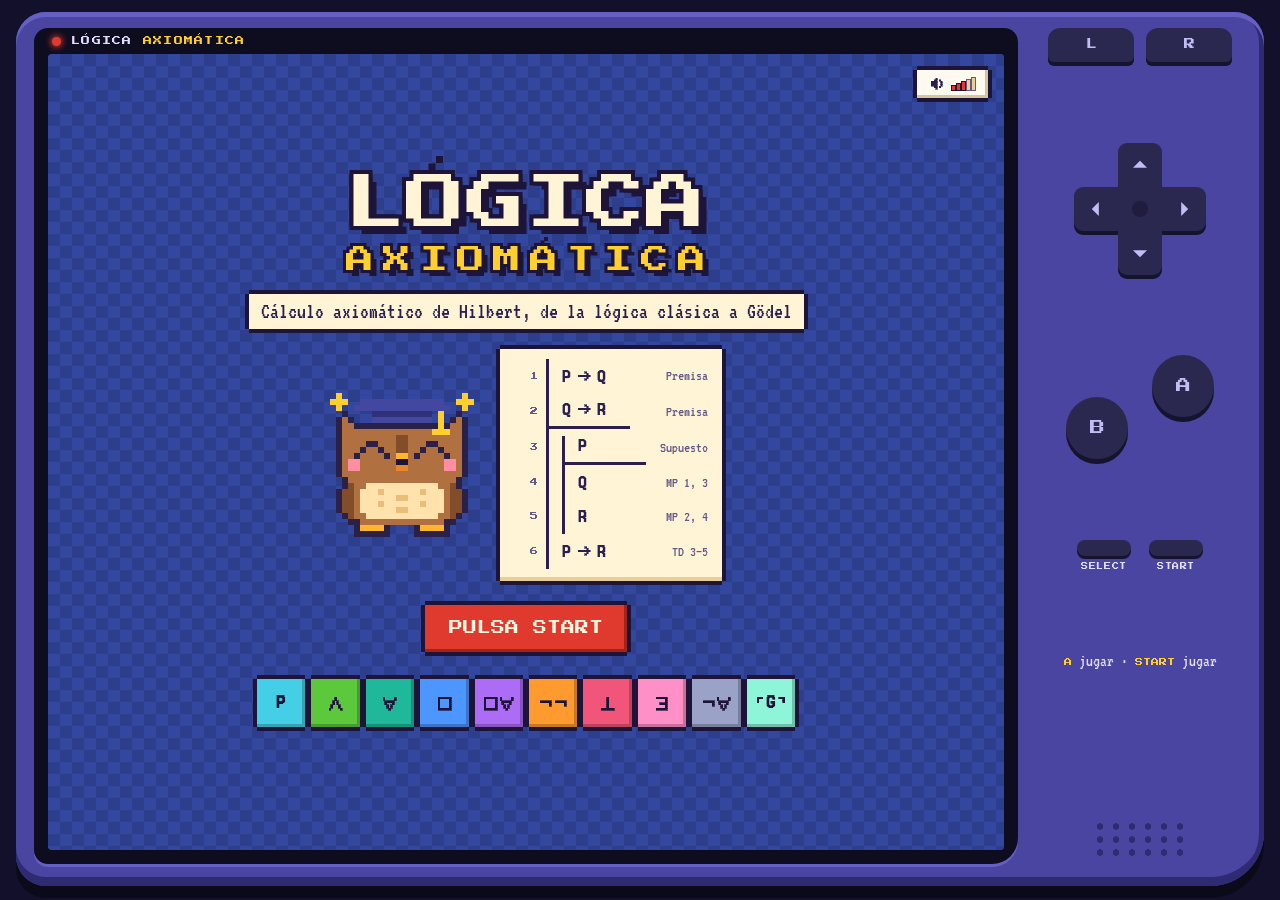
==== index.html @ c5fe4f2c "Lógica Axiomática: los diez mundos de Lógica Advance con el cálculo de Hilbert Mismos mundos y guía " ====
<!doctype html>
<html lang="es">
<head>
<meta charset="utf-8">
<meta name="viewport" content="width=device-width, initial-scale=1, viewport-fit=cover">
<title>Lógica Axiomática</title>
<meta name="description" content="Juego para aprender lógica formal con el cálculo axiomático de Hilbert: proposicional, primer orden, modal, intuicionista y paraconsistente, hasta los teoremas de Gödel.">
<meta name="theme-color" content="#12102a">
<link rel="manifest" href="manifest.webmanifest">
<link rel="icon" type="image/png" sizes="192x192" href="icons/icon-192.png">
<link rel="apple-touch-icon" href="icons/apple-touch-icon.png">
<meta name="mobile-web-app-capable" content="yes">
<meta name="apple-mobile-web-app-capable" content="yes">
<meta name="apple-mobile-web-app-status-bar-style" content="black-translucent">
<meta name="apple-mobile-web-app-title" content="Lógica Axiomática">
<style>
@font-face { font-family: 'Jersey 20'; font-style: normal; font-weight: 400; font-display: block; src: url([data-uri]) format('woff2'); }
@font-face { font-family: 'VT323'; font-style: normal; font-weight: 400; font-display: block; src: url([data-uri]) format('woff2'); }
@font-face { font-family: 'Press Start 2P'; font-style: normal; font-weight: 400; font-display: block; src: url([data-uri]) format('woff2'); }
:root {
  --img-w0: url([data-uri]);
  --img-w1: url([data-uri]);
  --img-w2: url([data-uri]);
  --img-w3: url([data-uri]);
  --img-w4: url([data-uri]);
  --img-w5: url([data-uri]);
  --img-w6: url([data-uri]);
  --img-w7: url([data-uri]);
  --img-w8: url([data-uri]);
  --img-w9: url([data-uri]);
}
/* Trazado: una consola de bolsillo ocupa la ventana. La pantalla es un mosaico con paneles de
   trazo de 4 px; la hoja de Fitch es la escena y Minerva habla desde el cuadro de diálogo. */
:root {
  /* paleta inspirada en los RPG de GBA: contorno morado oscuro, cuadros crema, rojo, verde y amarillo vivos */
  --desk: #12102a; --shell: #4a45a0; --shell-hi: #6660c4; --shell-lo: #2f2b72; --shell-ink: #e2deff; --bezel: #0e0d1f;
  --key: #2b2850; --key-lo: #15132e; --key-ink: #c3bdf5;
  --bg: #33479e; --bg2: #2c3e8c;
  --bgw0: #2390a8; --bgw0b: #1e8097; --bgw1: #2f9950; --bgw1b: #288745; --bgw2: #1b7d6b; --bgw2b: #176e5e; --bgw3: #2a6fc4; --bgw3b: #2462ae;
  --bgw4: #6a47b8; --bgw4b: #5d3da4; --bgw5: #c2702a; --bgw5b: #ad6224; --bgw6: #7d2f52; --bgw6b: #6d2847;
  --bgw7: #a8477f; --bgw7b: #973e72; --bgw8: #23233f; --bgw8b: #1d1d36; --bgw9: #2e6f66; --bgw9b: #286259;
  --panel: #fff4d6; --panel-lo: #e8cf9a;
  --ink: #2a1f4d; --ink2: #66598a; --line: #1d1438;
  --btn: #fffaf0; --btn-lo: #d6c6a0;
  --pri: #e03a2f; --pri-lo: #a2231c; --pri-ink: #fff6e0;
  --hi: #ffcf2e; --hi-lo: #d99a00; --hi-ink: #2a1f4d; --star: #e89a00;
  --ok: #178a3e; --bad: #c92a26; --warn: #b96a00; --ext: #2f6fe0;
  --ok-bg: #5fd07a; --warn-bg: #ffc64a; --bad-bg: #ff7a6b;
  --w0: #45cfe6; --w1: #5cc83c; --w2: #1fb89a; --w3: #4d95ff; --w4: #ad6cf5; --w5: #ff9a2e; --w6: #f2557a; --w7: #ff8fc7; --w8: #9aa3c7; --w9: #8ff5d9;
  --on-w: #1d1438; --wc: var(--w1);
  --ol: 0 -4px 0 0 var(--line), 0 4px 0 0 var(--line), -4px 0 0 0 var(--line), 4px 0 0 0 var(--line);
  --fd: 'Press Start 2P', 'Courier New', monospace;
  --fb: 'VT323', 'Courier New', monospace;
  --fs: 'Jersey 20', 'Trebuchet MS', 'Segoe UI', sans-serif;
  --logo: #fff4d6;
}
@media (prefers-color-scheme: dark) {
  :root:not([data-theme="light"]) {
  --desk: #07060f; --shell: #2b2866; --shell-hi: #3c3888; --shell-lo: #191742; --shell-ink: #c9c4f5; --bezel: #05050d;
  --key: #17152f; --key-lo: #08071a; --key-ink: #9d97dc;
  --bg: #1b2552; --bg2: #182048;
  --bgw0: #175d6e; --bgw0b: #14505f; --bgw1: #1c5c34; --bgw1b: #184f2c; --bgw2: #124d44; --bgw2b: #0f423a; --bgw3: #1a4480; --bgw3b: #163a70;
  --bgw4: #40287a; --bgw4b: #37226a; --bgw5: #7a4418; --bgw5b: #6a3a14; --bgw6: #4d1a34; --bgw6b: #42162c;
  --bgw7: #5e2748; --bgw7b: #52213f; --bgw8: #14142a; --bgw8b: #101023; --bgw9: #1a423d; --bgw9b: #163935;
  --panel: #27306e; --panel-lo: #1c2354;
  --ink: #fff6e0; --ink2: #b7b9e8; --line: #0b0920;
  --btn: #3a4590; --btn-lo: #2a3372;
  --pri-lo: #8f1d17;
  --hi-lo: #b98400; --star: #ffcf2e;
  --ok: #62e088; --bad: #ff8b80; --warn: #ffc85e; --ext: #86aaff;
  color-scheme: dark;
  }
}
:root[data-theme="dark"] {
  --desk: #07060f; --shell: #2b2866; --shell-hi: #3c3888; --shell-lo: #191742; --shell-ink: #c9c4f5; --bezel: #05050d;
  --key: #17152f; --key-lo: #08071a; --key-ink: #9d97dc;
  --bg: #1b2552; --bg2: #182048;
  --bgw0: #175d6e; --bgw0b: #14505f; --bgw1: #1c5c34; --bgw1b: #184f2c; --bgw2: #124d44; --bgw2b: #0f423a; --bgw3: #1a4480; --bgw3b: #163a70;
  --bgw4: #40287a; --bgw4b: #37226a; --bgw5: #7a4418; --bgw5b: #6a3a14; --bgw6: #4d1a34; --bgw6b: #42162c;
  --bgw7: #5e2748; --bgw7b: #52213f; --bgw8: #14142a; --bgw8b: #101023; --bgw9: #1a423d; --bgw9b: #163935;
  --panel: #27306e; --panel-lo: #1c2354;
  --ink: #fff6e0; --ink2: #b7b9e8; --line: #0b0920;
  --btn: #3a4590; --btn-lo: #2a3372;
  --pri-lo: #8f1d17;
  --hi-lo: #b98400; --star: #ffcf2e;
  --ok: #62e088; --bad: #ff8b80; --warn: #ffc85e; --ext: #86aaff;
  color-scheme: dark;
}
.screen.w0 { --bg: var(--bgw0); --bg2: var(--bgw0b); --bgimg: var(--img-w0); }
.screen.w1 { --bg: var(--bgw1); --bg2: var(--bgw1b); --bgimg: var(--img-w1); }
.screen.w2 { --bg: var(--bgw2); --bg2: var(--bgw2b); --bgimg: var(--img-w2); }
.screen.w3 { --bg: var(--bgw3); --bg2: var(--bgw3b); --bgimg: var(--img-w3); }
.screen.w4 { --bg: var(--bgw4); --bg2: var(--bgw4b); --bgimg: var(--img-w4); }
.screen.w5 { --bg: var(--bgw5); --bg2: var(--bgw5b); --bgimg: var(--img-w5); }
.screen.w6 { --bg: var(--bgw6); --bg2: var(--bgw6b); --bgimg: var(--img-w6); }
.screen.w7 { --bg: var(--bgw7); --bg2: var(--bgw7b); --bgimg: var(--img-w7); }
.screen.w8 { --bg: var(--bgw8); --bg2: var(--bgw8b); --bgimg: var(--img-w8); }
.screen.w9 { --bg: var(--bgw9); --bg2: var(--bgw9b); --bgimg: var(--img-w9); }
/* fondo de cada mundo (tools/fondos.py): la escena queda fija detrás del contenido, bajo un velo del color del mundo */
.screen.scr-world, .screen.scr-stage {
  --veil: color-mix(in srgb, var(--bg) 28%, transparent);
  background-image: linear-gradient(var(--veil), var(--veil)), var(--bgimg, none);
  background-size: cover; background-position: center; background-repeat: no-repeat; background-attachment: scroll;
  image-rendering: pixelated;
}

* { box-sizing: border-box; }
[hidden] { display: none !important; }
html { height: 100%; overscroll-behavior: none; -webkit-text-size-adjust: 100%; text-size-adjust: 100%; }
body {
  margin: 0; height: 100%; display: flex; align-items: center; justify-content: center;
  /* en el celular se respeta la muesca y la barra de gestos */
  padding: max(12px, env(safe-area-inset-top, 0px)) max(16px, env(safe-area-inset-right, 0px)) max(14px, env(safe-area-inset-bottom, 0px)) max(16px, env(safe-area-inset-left, 0px));
  overscroll-behavior: none; touch-action: manipulation; -webkit-tap-highlight-color: transparent;
  -webkit-user-select: none; user-select: none; -webkit-touch-callout: none;
  background: var(--desk); color: var(--ink);
  font-family: var(--fb); font-size: 22px; line-height: 1.15;
}
button { font: inherit; color: inherit; }
b, strong, h3, .btn, .rbtn, .key, .chip, .fm, .stitle, .tot, .vbtn, .vchip, .wbadge { font-family: var(--fs); font-weight: 400; }
b, strong, .stitle { font-size: .93em; }
p { margin: 0; }
:focus-visible { outline: 3px solid var(--ext); outline-offset: 4px; }

/* ---------- consola: pantalla a la izquierda, mando a la derecha ---------- */
.gba {
  width: 100%; max-width: 1320px; height: 100%; max-height: 880px;
  display: grid; grid-template-columns: minmax(0, 1fr) 236px; gap: 4px;
  padding: 16px 6px 22px 18px; background: var(--shell);
  border-radius: 30px 30px 54px 30px;
  box-shadow: inset 0 5px 0 0 var(--shell-hi), inset 0 -9px 0 0 var(--shell-lo), inset -5px 0 0 0 var(--shell-lo), 0 12px 0 0 rgba(0, 0, 0, .4);
}
.bezel {
  position: relative; min-width: 0; min-height: 0; display: flex; flex-direction: column;
  padding: 26px 14px 14px; background: var(--bezel); border-radius: 14px 14px 26px 14px;
  box-shadow: 0 3px 0 0 var(--shell-hi);
}
.btop { position: absolute; top: 8px; left: 18px; right: 18px; display: flex; align-items: center; gap: 10px; color: var(--shell-ink); }
.led { width: 9px; height: 9px; border-radius: 50%; background: var(--pri); box-shadow: 0 0 6px 1px var(--pri); }
.brand { font-family: var(--fd); font-size: 9px; letter-spacing: .14em; }
.brand b { font-family: inherit; font-size: 1em; color: var(--hi); }
.screen {
  flex: 1; min-width: 0; min-height: 0; overflow-y: auto; overflow-x: hidden; padding: 12px; border-radius: 3px;
  position: relative;
  scrollbar-width: thin; scrollbar-color: var(--line) transparent;
  background-color: var(--bg);
  background-image: linear-gradient(45deg, var(--bg2) 25%, transparent 25%, transparent 75%, var(--bg2) 75%),
    linear-gradient(45deg, var(--bg2) 25%, transparent 25%, transparent 75%, var(--bg2) 75%);
  background-size: 24px 24px; background-position: 0 0, 12px 12px; background-attachment: local;
}
/* .fit envuelve cada pantalla: se encoge lo justo para caber en el alto disponible */
.fit { position: relative; display: flex; flex-direction: column; gap: 8px; transform-origin: 0 0; }
.fit > * { flex-shrink: 0; }

.pad { display: flex; flex-direction: column; align-items: center; justify-content: space-between; gap: 8px; padding: 0 8px 4px; color: var(--shell-ink); min-height: 0; }
.pad button { border: 0; padding: 0; cursor: pointer; background: var(--key); color: var(--key-ink); font-family: var(--fd); -webkit-tap-highlight-color: transparent; touch-action: manipulation; }
.pad button:active, .pad button.pressed { transform: translateY(3px); box-shadow: none; }
.shoulders { display: flex; gap: 12px; }
.sh { width: 86px; height: 34px; border-radius: 12px 12px 6px 6px; font-size: 11px; box-shadow: 0 4px 0 0 var(--key-lo); }
.dpad { position: relative; width: 132px; height: 132px; flex: none; filter: drop-shadow(0 4px 0 var(--key-lo)); }
.dpad::before { content: ''; position: absolute; left: 44px; top: 44px; width: 44px; height: 44px; background: var(--key); }
.dpad::after { content: ''; position: absolute; left: 58px; top: 58px; width: 16px; height: 16px; border-radius: 50%; background: var(--key-lo); opacity: .55; }
.dpad button { position: absolute; width: 44px; height: 44px; }
.dpad .up { left: 44px; top: 0; border-radius: 9px 9px 0 0; }
.dpad .down { left: 44px; top: 88px; border-radius: 0 0 9px 9px; }
.dpad .left { left: 0; top: 44px; border-radius: 9px 0 0 9px; }
.dpad .right { left: 88px; top: 44px; border-radius: 0 9px 9px 0; }
.dpad button::after { content: ''; position: absolute; left: 50%; top: 50%; border: 7px solid transparent; }
.dpad .up::after { border-bottom-color: var(--key-ink); transform: translate(-50%, -80%); }
.dpad .down::after { border-top-color: var(--key-ink); transform: translate(-50%, -20%); }
.dpad .left::after { border-right-color: var(--key-ink); transform: translate(-80%, -50%); }
.dpad .right::after { border-left-color: var(--key-ink); transform: translate(-20%, -50%); }
.dpad button:active, .dpad button.pressed { transform: none; filter: brightness(.75); }
.ab { position: relative; width: 156px; height: 104px; flex: none; }
.rb { position: absolute; width: 62px; height: 62px; border-radius: 50%; font-size: 15px; box-shadow: 0 5px 0 0 var(--key-lo); }
.rb.a { right: 4px; top: 0; }
.rb.b { left: 4px; bottom: 0; }
.ss { display: flex; gap: 18px; font-family: var(--fd); font-size: 7px; letter-spacing: .08em; }
.ss span { display: flex; flex-direction: column; align-items: center; gap: 7px; }
.ss button { width: 54px; height: 16px; border-radius: 8px; box-shadow: 0 3px 0 0 var(--key-lo); }
.legend { min-height: 5.2em; font-size: 17px; line-height: 1.15; text-align: center; text-wrap: balance; }
.legend b { font-family: var(--fd); font-size: 8px; font-weight: 400; color: var(--hi); }
.speaker { width: 96px; height: 40px; flex: none; background-image: radial-gradient(circle, var(--shell-lo) 3px, transparent 3.5px); background-size: 16px 13px; background-position: 0 0; }
.padf { outline: 4px solid var(--hi) !important; outline-offset: 2px; position: relative; z-index: 2; animation: padf .6s steps(2) infinite; }
@keyframes padf { 50% { outline-color: var(--pri); } }

/* ---------- piezas ---------- */
.panel { background: var(--panel); margin: 4px; padding: 12px 14px; box-shadow: var(--ol), inset 0 -4px 0 0 var(--panel-lo); }
.btn {
  display: inline-flex; align-items: center; justify-content: center; gap: .45em;
  border: 0; margin: 4px; padding: .5em .9em; background: var(--btn); color: var(--ink);
  line-height: 1.1; cursor: pointer;
  box-shadow: var(--ol), inset -3px -3px 0 0 var(--btn-lo);
}
.btn:active:not(:disabled) { transform: translateY(2px); box-shadow: var(--ol), inset 3px 3px 0 0 var(--btn-lo); }
.btn:disabled { opacity: .45; cursor: default; }
.btn.pri { background: var(--pri); color: var(--pri-ink); --btn-lo: var(--pri-lo); }
.btn.sm { font-size: .85em; padding: .42em .7em; }
.btn.big { font-family: var(--fd); font-size: 14px; padding: 16px 24px; }
.mlabel { font-family: var(--fd); font-size: 9px; letter-spacing: .08em; color: var(--ink2); margin: 6px 4px 2px; }
.cap { font-size: .82em; color: var(--ink2); }
.g { height: .6em; fill: currentColor; stroke: currentColor; stroke-width: .34; overflow: visible; vertical-align: baseline; margin: 0 .07em; flex: none; }
.g.op { margin: 0 .34em; }
.fm { letter-spacing: .03em; white-space: nowrap; }
b, strong { word-spacing: .14em; }
.owl { display: block; flex: none; animation: bob 1.2s steps(2) infinite; }
.owl image { image-rendering: crisp-edges; image-rendering: pixelated; }
.owl .blk { visibility: hidden; animation: blk 4.4s steps(1) infinite; }
.owl .bk { visibility: hidden; }
.owl.talk .bk { animation: bk .24s steps(1) infinite; }
.owl .spk { animation: blink .7s steps(1) infinite; }
.owl.m-happy { animation: hop .52s steps(2) infinite; }
.owl.m-think { animation: tilt 2.2s steps(2) infinite; }
.owl.m-brave { animation: bob .6s steps(2) infinite; }
.owl.m-sad { animation: bob 2s steps(2) infinite; }
.owl.m-sad.fresh { animation: shake .4s steps(4) 2, bob 2s steps(2) .8s infinite; }
@keyframes blk { 0%, 93% { visibility: hidden; } 94%, 100% { visibility: visible; } }
@keyframes bk { 0% { visibility: visible; } 50% { visibility: hidden; } }
@keyframes hop { 50% { transform: translateY(-6px); } }
@keyframes tilt { 50% { transform: rotate(-5deg); } }
@keyframes shake { 25% { transform: translateX(-4px); } 75% { transform: translateX(4px); } }
.btn.snd.off .g { opacity: .45; }
.vb { display: inline-flex; align-items: flex-end; gap: 2px; height: 12px; }
.vb i { width: 3px; background: var(--panel-lo); box-shadow: 0 0 0 1px var(--ink2); }
.vb i:nth-child(1) { height: 4px; } .vb i:nth-child(2) { height: 6px; } .vb i:nth-child(3) { height: 8px; } .vb i:nth-child(4) { height: 10px; } .vb i:nth-child(5) { height: 12px; }
.vb i.on { background: var(--pri); box-shadow: 0 0 0 1px var(--line); }
.snddlg { width: min(420px, 100%); gap: 10px; }
.vol { display: flex; align-items: center; gap: 6px; }
.vol b { width: 4.6em; margin-left: 4px; }
.vol .btn { min-width: 2.4em; font-size: 1.1em; }
.vmeter { flex: 1; display: flex; justify-content: center; align-items: flex-end; gap: 6px; }
.vmeter i { width: 16px; background: var(--panel-lo); box-shadow: 0 0 0 3px var(--line); }
.vmeter i:nth-child(1) { height: 10px; } .vmeter i:nth-child(2) { height: 15px; } .vmeter i:nth-child(3) { height: 20px; } .vmeter i:nth-child(4) { height: 25px; } .vmeter i:nth-child(5) { height: 30px; }
.vmeter i.on { background: var(--hi); }
.title { position: relative; }
.lng { gap: 0; padding: .3em .35em; }
.lng b { font-family: var(--fd); font-size: 10px; padding: 5px 6px 4px; color: var(--ink2); }
.lng b.on { background: var(--ink); color: var(--panel); }
.tsnd { position: absolute; top: 0; right: 0; display: flex; }
.winowl { margin-bottom: -4px; }
@keyframes bob { 50% { transform: translateY(-3px); } }
@keyframes blink { 50% { opacity: .25; } }
.blink { animation: blink 1.1s steps(1) infinite; }
.stars { display: inline-flex; gap: 2px; font-size: 1.05em; }
.stars i { color: var(--panel-lo); }
.stars i.on { color: var(--star); }
.done { color: var(--ok); }

.hud { display: flex; align-items: center; gap: 8px; margin: 4px; padding: 4px 6px; background: var(--panel); box-shadow: var(--ol); }
.hud-t { flex: 1; min-width: 0; text-align: center; }
.hud h1 { margin: 0; font-family: var(--fd); font-size: 12px; line-height: 1.5; font-weight: 400; text-wrap: balance; }
.hud-s { display: block; font-size: .78em; color: var(--ink2); }
.hud-r { display: flex; align-items: center; gap: 4px; }
.tot { color: var(--star); white-space: nowrap; }

.dialog {
  display: flex; gap: 12px; align-items: flex-start; margin: 4px; padding: 12px 14px;
  background: var(--panel); box-shadow: var(--ol), inset 0 0 0 3px var(--wc);
}
.dialog .who { flex: none; display: flex; flex-direction: column; align-items: center; gap: 6px; font-family: var(--fd); font-size: 7px; color: var(--ink2); }
.dialog .say { flex: 1; min-width: 0; }
.dialog.err { box-shadow: var(--ol), inset 0 0 0 3px var(--bad); }
.dialog.hint { box-shadow: var(--ol), inset 0 0 0 3px var(--hi-lo); }
.dialog.ok { box-shadow: var(--ol), inset 0 0 0 3px var(--ok); }
.dialog.big { min-height: 5.4em; font-size: 1.06em; }
.dialog.small { font-size: .95em; min-height: 4.4em; padding: 9px 12px; }
.twh { visibility: hidden; }
.tww { white-space: nowrap; }

/* ---------- portada ---------- */
.title { flex: 1; display: flex; flex-direction: column; align-items: center; justify-content: center; gap: 20px; text-align: center; padding-block: 16px; }
.logo { display: flex; flex-direction: column; align-items: center; gap: 12px; font-family: var(--fd); line-height: 1; }
.l1 {
  font-size: clamp(28px, 7.4vw, 60px); color: var(--logo);
  text-shadow: 4px 0 var(--line), -4px 0 var(--line), 0 4px var(--line), 0 -4px var(--line), 4px 4px var(--line), -4px -4px var(--line), 4px -4px var(--line), -4px 4px var(--line), 8px 8px 0 var(--line);
}
.l2 {
  font-size: clamp(14px, 3.8vw, 28px); letter-spacing: .32em; margin-right: -.32em; color: var(--hi);
  text-shadow: 3px 0 var(--line), -3px 0 var(--line), 0 3px var(--line), 0 -3px var(--line), 3px 3px var(--line), -3px -3px var(--line), 3px -3px var(--line), -3px 3px var(--line), 6px 6px 0 var(--line);
}
.tag { background: var(--panel); padding: 5px 12px; box-shadow: var(--ol); }
.hero { display: flex; align-items: center; justify-content: center; gap: 26px; flex-wrap: wrap; }
.hero-proof.sheet { font-size: 20px; background: var(--panel); box-shadow: var(--ol), inset 0 -4px 0 0 var(--panel-lo); padding: 10px 6px 12px; text-align: left; }
.strip { display: flex; flex-wrap: wrap; justify-content: center; gap: 0; }
.strip .wbadge { font-size: 1em; min-width: 2.2em; height: 2.2em; margin: 3px; }   /* diez mundos en una fila */
.wbadge {
  display: inline-flex; align-items: center; justify-content: center; min-width: 2.5em; height: 2.5em; padding: 0 .35em; margin: 4px;
  background: var(--wc); color: var(--on-w); font-size: 1.1em;   box-shadow: var(--ol), inset -3px -3px 0 0 rgba(0, 0, 0, .22);
}

/* ---------- mapa ---------- */
.map { flex: 1 0 auto; display: grid; grid-template-columns: repeat(auto-fit, minmax(244px, 1fr)); gap: 4px; }   /* llena el alto libre */
.wcard {
  display: grid; grid-template-columns: auto 1fr; grid-template-areas: "b i" "p p"; gap: 10px 12px; align-items: center;
  text-align: left; border: 0; margin: 4px; padding: 12px 12px 14px; background: var(--panel); cursor: pointer;
  box-shadow: var(--ol), inset 0 -4px 0 0 var(--panel-lo);
}
.wcard .wbadge { grid-area: b; font-size: 1.2em; }
.winfo { grid-area: i; display: flex; flex-direction: column; gap: 2px; min-width: 0; }
.wnum { font-family: var(--fd); font-size: 8px; letter-spacing: .1em; color: var(--ink2); }
.winfo b { font-size: 1.12em; line-height: 1.15; }
.wlogic { font-size: .85em; color: var(--ink2); }
.wprog { grid-area: p; display: flex; align-items: center; gap: 10px; font-size: .85em; min-height: 1.4em; }
.pbar { flex: 1; height: 10px; background: var(--panel-lo); box-shadow: 0 0 0 2px var(--line); }
.pbar i { display: block; height: 100%; background: var(--wc); }
.cnt { white-space: nowrap; color: var(--ink2); }
.wcard.locked { cursor: not-allowed; }
.wcard.locked .wbadge { background: var(--panel-lo); color: var(--ink2); }
.wcard.locked .winfo { opacity: .55; }
.wcard:active:not(.locked) { transform: translateY(2px); }
/* opciones: rótulo arriba, botones iguales en cuadrícula y la nota debajo */
.opts { display: flex; flex-direction: column; justify-content: center; gap: 4px; margin: 4px; }
.opts .mlabel { margin: 0 4px; }
.optgrid { display: grid; grid-template-columns: repeat(auto-fit, minmax(190px, 1fr)); }
.optgrid .btn { justify-content: center; text-align: center; }
.optnote { font-size: .82em; color: var(--ink2); margin: 0 4px; }

/* ---------- lista de etapas ---------- */
.stages { list-style: none; margin: 0; padding: 0; display: grid; grid-template-columns: repeat(auto-fit, minmax(270px, 1fr)); gap: 0 6px; }
.stages li { min-width: 0; display: flex; }
.srow {
  flex: 1; min-width: 0; display: grid; grid-template-columns: 1.3em 1.6em minmax(0, 1fr) auto; align-items: center; gap: 7px;
  text-align: left; border: 0; margin: 4px; padding: 4px 8px 7px 4px; background: var(--panel); cursor: pointer;
  box-shadow: var(--ol), inset 0 -3px 0 0 var(--panel-lo);
}
.snum { font-family: var(--fd); font-size: 9px; color: var(--ink2); text-align: right; }
.stype { display: flex; align-items: center; justify-content: center; width: 1.6em; height: 1.6em; background: var(--wc); color: var(--on-w); }
.srow.tT .stype { background: var(--panel-lo); color: var(--ink); }
.stype .g.op { margin: 0; }
.stitle { min-width: 0; line-height: 1.15; }
.stitle small { font-family: var(--fd); font-size: 7px; margin-left: 6px; color: var(--ink2); vertical-align: middle; }
.srow .stars { font-size: .82em; }
.boss { font-family: var(--fd); font-style: normal; font-size: 7px; background: var(--pri); color: var(--pri-ink); padding: 3px 5px; vertical-align: middle; }
.srow.locked { cursor: not-allowed; }
.srow.locked > * { opacity: .45; }
.srow:active:not(.locked) { transform: translateY(2px); }

/* ---------- teoría ---------- */
.theory { flex: 1; display: flex; flex-direction: column; gap: 8px; }
.scene { flex: 1; min-height: 150px; display: flex; flex-direction: column; align-items: center; justify-content: center; padding: 18px 14px; overflow: hidden; }
.scene.empty { background: transparent; box-shadow: none; }
.scene .sheet { font-size: 24px; }
.tnav { display: flex; align-items: center; justify-content: space-between; gap: 8px; }
.pg { display: flex; justify-content: center; gap: 7px; flex-wrap: wrap; }
.pg i { width: 10px; height: 10px; background: var(--panel); box-shadow: 0 0 0 2px var(--line); }
.pg i.on { background: var(--pri); }
.pg i.past { background: var(--ink2); }
.tw, .kr-wrap { max-width: 100%; overflow-x: auto; }
.tbl { border-collapse: collapse; font-size: .95em; }
.tbl th { font-family: var(--fd); font-size: 8px; font-weight: 400; text-align: left; padding: 6px 12px 8px; color: var(--ink2); border-bottom: 3px solid var(--ink); }
.tbl td { padding: 6px 12px; border-bottom: 2px dotted var(--panel-lo); }
.tbl.tight th, .tbl.tight td { padding-inline: 5px; text-align: center; }   /* tablas de muchas columnas */
.tbl:not(.tt) th .fm { font-size: 2.1em; color: var(--ink); }   /* fórmulas en la cabecera: al tamaño del cuerpo */
.figrow { display: flex; flex-wrap: wrap; align-items: flex-start; justify-content: center; gap: 12px 36px; }
.kripke { position: relative; width: 310px; margin-inline: auto; }
.kripke svg { position: absolute; inset: 0; }
.kripke line { stroke: var(--ink); stroke-width: 3; }
.kripke path { fill: var(--ink); }
.world { position: absolute; width: 104px; height: 46px; display: flex; flex-direction: column; align-items: center; justify-content: center; gap: 3px;
  background: var(--btn); box-shadow: 0 0 0 3px var(--ink); font-size: .78em; line-height: 1.05; text-align: center; }
.world b { font-family: var(--fd); font-size: 7px; font-weight: 400; color: var(--ink2); }
.kr-wrap .cap { margin-top: 10px; text-align: center; font-size: .9em; color: var(--ink); }

/* ---------- hoja de Fitch ---------- */
.sheet { font-size: 24px; }
.sheet.panel { padding: 12px 8px 14px; min-height: 190px; min-width: 0; overflow: auto; scrollbar-width: thin; scrollbar-color: var(--line) transparent; }
.row { display: grid; grid-template-columns: 2em auto minmax(0, 1fr) auto; align-items: stretch; min-height: 1.72em; color: var(--ink); }
.row[data-act] { cursor: pointer; }
.ln { align-self: center; text-align: right; padding-right: 8px; font-family: var(--fd); font-size: 8px; color: var(--ink2); }
.bars { display: flex; }
.bar { width: 16px; border-left: 3px solid currentColor; }
.bar.top { margin-top: 7px; }
.bar.foot { border-bottom: 3px solid currentColor; }
.fml { display: flex; align-items: center; justify-self: start; min-width: 3.4em; padding: 5px 16px 5px 0; white-space: nowrap; }
.fml.foot { border-bottom: 3px solid currentColor; }
.just { align-self: center; padding: 0 8px 0 14px; font-size: .76em; color: var(--ink2); white-space: nowrap; }
.just .g.op { margin: 0 .1em; }
@media (hover: hover) { .row[data-act]:hover { background: var(--panel-lo); } }
.row.sel, .row.sel:hover { background: var(--hi); color: var(--hi-ink); }
.row.sel .just, .row.sel .ln { color: var(--hi-ink); }
.row.dim > :not(.bars) { opacity: .4; }
.row.insub > :not(.bars) { opacity: .55; }
.row.sel > * { opacity: 1; }
.row.ext .fml { outline: 2px dashed var(--ext); outline-offset: -4px; padding-left: 8px; }
.row.new { animation: flash .8s steps(5); }
@keyframes flash { 0% { background: var(--hi); } 100% { background: transparent; } }
.row.cursor { min-height: 1.9em; }
.caret { display: inline-block; width: .5em; height: .95em; background: var(--pri); animation: blink 1s steps(1) infinite; }

/* ---------- reto ---------- */
.proof { flex: 1; display: flex; flex-direction: column; gap: 6px; }
.goal { display: flex; align-items: center; flex-wrap: wrap; gap: 8px 14px; padding: 9px 14px 12px; }
.gtag { font-family: var(--fd); font-size: 8px; padding: 5px 7px; background: var(--wc); color: var(--on-w); }
.seq { flex: 1; min-width: 0; font-size: 1.28em; overflow-x: auto; white-space: nowrap; }
.comma { margin-right: .1em; }
.sys { font-family: var(--fd); font-size: 8px; color: var(--ink2); }
.cols { display: grid; grid-template-columns: minmax(0, 1fr) 400px; gap: 6px; align-items: start; }
.main { display: flex; flex-direction: column; gap: 6px; min-width: 0; }
.side { display: flex; flex-direction: column; gap: 6px; min-width: 0; }
.pal { display: flex; flex-direction: column; gap: 2px; padding: 8px 10px 12px; }
.rules { display: grid; grid-template-columns: repeat(auto-fill, minmax(3.05em, 1fr)); }
.rbtn {
  display: inline-flex; align-items: center; justify-content: center; min-height: 2.2em;
  border: 0; margin: 4px; padding: .3em .2em; background: var(--btn); color: var(--ink); cursor: pointer;
  box-shadow: var(--ol), inset -3px -3px 0 0 var(--btn-lo);
}
.rbtn .g.op { margin: 0 .08em; }
.rbtn.lit { background: var(--hi); color: var(--hi-ink); --btn-lo: var(--hi-lo); }
.rbtn:active:not(:disabled) { transform: translateY(2px); }
.rbtn:disabled { opacity: .45; cursor: default; }
.rbtn.static { flex: none; min-width: 3.6em; cursor: default; }
.acts { display: flex; flex-wrap: wrap; }
.tools { margin-top: 4px; padding-top: 4px; border-top: 3px dotted var(--panel-lo); }
.tools .btn.sm { padding: .42em .5em; }

/* ---------- modelos ---------- */
.model { min-width: 0; }
.vals { display: flex; flex-wrap: wrap; gap: 4px 26px; }
.vrow { display: flex; align-items: center; gap: 8px; font-size: 1.2em; }
.seg { display: flex; }
.vbtn { width: 2.1em; height: 2.1em; border: 0; margin: 4px; background: var(--btn); color: var(--ink); cursor: pointer; box-shadow: var(--ol), inset -3px -3px 0 0 var(--btn-lo); }
.vbtn.on.v2, .vchip.v2 { background: var(--ok-bg); color: var(--on-w); }
.vbtn.on.v1, .vchip.v1 { background: var(--warn-bg); color: var(--on-w); }
.vbtn.on.v0, .vchip.v0 { background: var(--bad-bg); color: var(--on-w); }
.vbtn.on { box-shadow: var(--ol), inset 3px 3px 0 0 rgba(0, 0, 0, .2); }
.vchip { display: inline-block; min-width: 1.9em; padding: 1px 6px; text-align: center; }
.vt td { font-size: 1.05em; }
.lab { font-family: var(--fd); font-size: 7px !important; color: var(--ink2); }
.want { font-size: .82em !important; white-space: nowrap; }
.want.good { color: var(--ok); }
.want.no { color: var(--bad); }
.want span { margin-left: .4em; }

.tt { margin-inline: auto; }
.tt th, .tt td { text-align: center; padding: 3px 10px; }
.tt th { font-family: var(--fs); font-size: 1em; color: var(--ink); padding-bottom: 8px; white-space: nowrap; }
.tt td { border-bottom: 0; }
.tt .fc { border-left: 3px dotted var(--panel-lo); }
.tv { font-family: var(--fs); }
.tv.v0 { color: var(--ink2); }
.tcell {
  width: 2.3em; height: 2em; border: 0; margin: 4px; font-family: var(--fs); cursor: pointer;
  background: var(--btn); color: var(--ink); box-shadow: var(--ol), inset -3px -3px 0 0 var(--btn-lo);
}
.tcell.empty { color: var(--ink2); }
.tcell.good { background: var(--ok-bg); color: var(--on-w); cursor: default; }
.tcell.bad { background: var(--bad-bg); color: var(--on-w); }
.tcell:active:not(:disabled) { transform: translateY(2px); }

.gn { display: flex; flex-direction: column; gap: 4px; }
.gtab { margin-inline: auto; }
.gtab td { text-align: center; padding: 3px 9px; font-family: var(--fs); border-bottom: 0; }
.gtab tr:first-child td { border-bottom: 3px solid var(--ink); }
.gslots, .gpal { display: flex; flex-wrap: wrap; justify-content: center; align-items: stretch; }
.gslot {
  display: flex; flex-direction: column; align-items: center; justify-content: center; gap: 6px; min-width: 3.4em;
  border: 0; margin: 4px; padding: 8px 8px 10px; font-family: var(--fs); font-size: 1.15em; cursor: pointer;
  background: var(--btn); color: var(--ink); box-shadow: var(--ol), inset -3px -3px 0 0 var(--btn-lo);
}
.gslot.cur { background: var(--hi); color: var(--hi-ink); --btn-lo: var(--hi-lo); }
.gslot.good { background: var(--ok-bg); color: var(--on-w); }
.gslot.bad { background: var(--bad-bg); color: var(--on-w); }
.gslot sup, .seq sup, .say sup { font-size: .7em; }
.gtop, .gbot { min-height: 1.1em; }

/* ---------- preguntas ---------- */
.quiz { width: 100%; max-width: 740px; margin-inline: auto; display: flex; flex-direction: column; gap: 8px; }
.qopts { display: flex; flex-direction: column; }
.qopt { justify-content: flex-start; text-align: left; padding: .7em 1em; }
.qopt.right:disabled { opacity: 1; background: var(--ok-bg); color: var(--on-w); --btn-lo: rgba(0, 0, 0, .12); }
.qopt.wrong { text-decoration: line-through; }
.why b { color: var(--ok); }
.why.bad b { color: var(--bad); }

/* ---------- ventanas ---------- */
#modal { position: absolute; inset: 26px 14px 14px; border-radius: 3px; z-index: 10; display: flex; align-items: center; justify-content: center; padding: 16px; overflow: auto; background: rgba(10, 8, 30, .72); }
.mbox { box-shadow: var(--ol), 0 0 0 7px var(--wc), inset 0 -4px 0 0 var(--panel-lo); width: min(560px, 100%); max-height: calc(100% - 12px); overflow: auto; padding: 16px 18px 18px; display: flex; flex-direction: column; gap: 6px; color: var(--ink); }
.mbox h3 { margin: 0 4px; font-size: 1.15em; line-height: 1.2; text-wrap: balance; }
.mbox h3 .g.op { margin: 0 .08em; }
.chips, .krow { display: flex; flex-wrap: wrap; }
.chip, .key {
  display: inline-flex; align-items: center; justify-content: center; gap: .3em;
  border: 0; margin: 4px; background: var(--btn); color: var(--ink); cursor: pointer;
  box-shadow: var(--ol), inset -3px -3px 0 0 var(--btn-lo);
}
.chip { padding: .4em .7em; font-size: 1.05em; }
.key { min-width: 2.3em; height: 2.3em; padding: 0 .5em; font-size: 1.05em; }
.key.term { background: var(--panel-lo); }
.key.wide { font-size: .85em; }
.chip:active, .key:active { transform: translateY(2px); }
.fdisp { min-height: 2.5em; margin: 4px; padding: 8px 10px; display: flex; align-items: center; overflow-x: auto; white-space: nowrap; background: var(--btn); box-shadow: var(--ol); font-size: 1.25em; }
.fstat { min-height: 1.4em; margin-inline: 4px; font-size: .85em; color: var(--ink2); }
.fstat.good { color: var(--ok); }
.fstat.no { color: var(--bad); }
.mrow { display: flex; flex-wrap: wrap; justify-content: flex-end; margin-top: 6px; }
.choices { display: flex; flex-direction: column; }
.chopt { justify-content: flex-start; font-size: 1.15em; padding: .55em .9em; }
.book { display: flex; flex-direction: column; gap: 10px; margin-top: 6px; }
.brow { display: flex; gap: 12px; align-items: flex-start; }
.brow b { line-height: 1.15; }
.brow small { color: var(--ink2); }
.win { align-items: center; text-align: center; gap: 10px; }
.qed { font-family: var(--fd); font-size: 28px; color: var(--pri); margin-top: 2px; text-shadow: 3px 0 var(--line), -3px 0 var(--line), 0 3px var(--line), 0 -3px var(--line), 3px 3px var(--line), -3px -3px var(--line), 3px -3px var(--line), -3px 3px var(--line), 6px 6px 0 var(--line); }
.bigstars { font-size: 2.3em; line-height: 1; }
.bigstars i.on { animation: pop .45s steps(3) both; }
.bigstars i:nth-child(2) { animation-delay: .15s; }
.bigstars i:nth-child(3) { animation-delay: .3s; }
@keyframes pop { 0% { transform: scale(0); } 70% { transform: scale(1.35); } 100% { transform: scale(1); } }
.detail { color: var(--ink2); }
.outro { max-width: 46ch; }
.win .mrow { justify-content: center; }

/* la disposición depende del ancho útil de la pantalla (lo calcula fit() en ui.js) */
.fit.narrow .cols { grid-template-columns: minmax(0, 1fr); }
.fit.narrow .opts { padding-block: 6px 8px; gap: 1px; }
.fit.tiny .hud .btn span { display: none; }
.fit.tiny .hero-owl .owl { width: 96px; height: 96px; }
.fit.tiny .dialog.big .who span { display: none; }
.fit.tiny .just { padding-left: 8px; }
/* ventana estrecha o celular en vertical: el mando pasa debajo de la pantalla */
@media (max-width: 860px) and (min-height: 521px) {
  body { font-size: 20px; padding: max(8px, env(safe-area-inset-top, 0px)) max(16px, env(safe-area-inset-right, 0px)) max(8px, env(safe-area-inset-bottom, 0px)) max(16px, env(safe-area-inset-left, 0px)); }
  .gba { grid-template-columns: minmax(0, 1fr); grid-template-rows: minmax(0, 1fr) auto; max-height: none; padding: 10px 10px 16px; border-radius: 18px 18px 30px 30px; }
  .bezel { padding: 22px 6px 6px; border-radius: 10px; }
  #modal { inset: 22px 6px 6px; }
  .btop { top: 6px; }
  .screen { padding: 8px; }
  .pad { display: grid; grid-template-columns: auto 1fr auto; grid-template-areas: "dpad sh ab" "dpad ss ab"; align-items: center; justify-items: center; gap: 4px 8px; padding: 6px 2px 0; }
  .shoulders { grid-area: sh; gap: 8px; }
  .sh { width: 56px; height: 28px; }
  .dpad { grid-area: dpad; width: 108px; height: 108px; }
  .dpad::before { left: 36px; top: 36px; width: 36px; height: 36px; }
  .dpad::after { left: 46px; top: 46px; }
  .dpad button { width: 36px; height: 36px; }
  .dpad .up, .dpad .down { left: 36px; }
  .dpad .down { top: 72px; }
  .dpad .left, .dpad .right { top: 36px; }
  .dpad .right { left: 72px; }
  .ab { grid-area: ab; width: 124px; height: 92px; }
  .rb { width: 54px; height: 54px; }
  .ss { grid-area: ss; gap: 10px; }
  .ss button { width: 44px; }
  .legend, .speaker { display: none; }
}
/* celular en vertical: menos marco para ganar pantalla */
@media (max-width: 520px) and (min-height: 521px) {
  body { padding: max(4px, env(safe-area-inset-top, 0px)) max(16px, env(safe-area-inset-right, 0px)) max(4px, env(safe-area-inset-bottom, 0px)) max(16px, env(safe-area-inset-left, 0px)); padding-inline: max(4px, env(safe-area-inset-left, 0px)) max(4px, env(safe-area-inset-right, 0px)); }
  .gba { padding: 7px 7px 12px; border-radius: 14px 14px 24px 24px; }
  .bezel { padding: 20px 4px 4px; border-radius: 8px; }
  #modal { inset: 20px 4px 4px; padding: 8px; }
  .screen { padding: 6px; }
  .mbox { padding: 12px 12px 14px; }
  .pad { gap: 4px 6px; padding: 6px 0 0; }
  .shoulders { gap: 6px; }
  .sh { width: 48px; }
  .dpad { width: 96px; height: 96px; }
  .dpad::before { left: 32px; top: 32px; width: 32px; height: 32px; }
  .dpad::after { left: 40px; top: 40px; }
  .dpad button { width: 32px; height: 32px; }
  .dpad .up, .dpad .down { left: 32px; }
  .dpad .down { top: 64px; }
  .dpad .left, .dpad .right { top: 32px; }
  .dpad .right { left: 64px; }
  .ab { width: 110px; height: 84px; }
  .rb { width: 50px; height: 50px; }
  .ss { gap: 6px; }
  .ss button { width: 40px; }
}
@media (max-height: 620px) and (min-width: 861px) {
  .speaker { display: none; }
  .legend { font-size: 15px; min-height: 0; }
  .dpad { transform: scale(.86); margin-block: -8px; }
  .ab { transform: scale(.86); margin-block: -6px; }
}
/* celular apaisado (o ventana muy baja): mando a la derecha, compacto */
@media (max-height: 520px) {
  body { font-size: 20px; padding: max(4px, env(safe-area-inset-top, 0px)) max(8px, env(safe-area-inset-right, 0px)) max(4px, env(safe-area-inset-bottom, 0px)) max(8px, env(safe-area-inset-left, 0px)); }
  .gba { grid-template-columns: minmax(0, 1fr) 150px; gap: 2px; padding: 6px 2px 10px 8px; border-radius: 16px 16px 26px 16px; }
  .bezel { padding: 18px 5px 5px; border-radius: 8px; }
  #modal { inset: 18px 5px 5px; padding: 6px; }
  .btop { top: 4px; }
  .brand { font-size: 7px; }
  .screen { padding: 6px; }
  .pad { padding: 0 2px; gap: 2px; }
  .shoulders { gap: 6px; }
  .sh { width: 58px; height: 22px; font-size: 9px; }
  .dpad { width: 96px; height: 96px; transform: none; margin: 0; }
  .dpad::before { left: 32px; top: 32px; width: 32px; height: 32px; }
  .dpad::after { left: 40px; top: 40px; }
  .dpad button { width: 32px; height: 32px; }
  .dpad .up, .dpad .down { left: 32px; }
  .dpad .down { top: 64px; }
  .dpad .left, .dpad .right { top: 32px; }
  .dpad .right { left: 64px; }
  .ab { width: 116px; height: 78px; transform: none; margin: 0; }
  .rb { width: 50px; height: 50px; font-size: 13px; }
  .ss { gap: 8px; font-size: 6px; }
  .ss span { gap: 4px; }
  .ss button { width: 40px; height: 12px; }
  .legend, .speaker { display: none; }
  .mbox { padding: 10px 12px 12px; }
}
/* con el dedo no hay teclado ni puntero: sobran las ayudas de teclado */
@media (hover: none) { .kbd { display: none; } }
@media (prefers-reduced-motion: reduce) {
  .owl, .owl *, .blink, .caret, .row.new, .bigstars i.on, .padf { animation: none !important; }
}

.acc { position: relative; display: inline-block; }
.acc::before { content: ''; position: absolute; left: .5em; top: -.3em; width: .125em; height: .125em; background: var(--line); box-shadow: -.125em .125em 0 0 var(--line); }
.brand .acc::before { background: currentColor; box-shadow: -.125em .125em 0 0 currentColor; top: -.32em; }
.kbd { display: flex; flex-wrap: wrap; align-items: center; gap: 4px 12px; margin: 6px 4px 0; }
.kbd span { display: inline-flex; align-items: center; gap: 5px; }
kbd { font-family: var(--fb); font-size: 1em; padding: 0 6px; background: var(--panel-lo); color: var(--ink); }
.rn .g.op { margin: 0 .06em; }
.dialog.slim { min-height: 0; padding: 6px 12px; align-items: center; }
.lockmsg { white-space: normal; line-height: 1.1; }
/* ningún texto se sale de su caja: las palabras largas se parten con guion */
.winfo, .stitle, .say, .cap, .why, .outro, .detail, .optnote, .tbl td, .qopt { overflow-wrap: break-word; hyphens: auto; }
.winfo b { font-size: 1.06em; overflow-wrap: anywhere; }
.btn, .chip { max-width: 100%; }
/* ---------- motor de validez ---------- */
.sysset { display: flex; flex-wrap: wrap; }
.sysset .btn { margin: 3px; min-width: 2.7em; padding: .35em .6em; }
.sysset .btn.on { background: var(--wc); color: var(--on-w); --btn-lo: rgba(0, 0, 0, .22); }
.qm { color: var(--ink2); }
.vbuild .chips { min-height: 2.6em; align-items: center; }
.chip.vc i { display: inline-flex; margin-left: .35em; color: var(--bad); font-size: .75em; }
.chip.add { background: var(--panel-lo); color: var(--ink); font-size: .95em; }
.chip.ex { font-size: .95em; }
.chip.ex small { font-family: var(--fd); font-size: 7px; margin-left: .5em; color: var(--ink2); }
.vres { display: flex; flex-direction: column; gap: 4px; min-width: 0; }
.vres.good { box-shadow: var(--ol), inset 0 0 0 3px var(--ok); }
.vres.no { box-shadow: var(--ol), inset 0 0 0 3px var(--bad); }
.vres.unk { box-shadow: var(--ol), inset 0 0 0 3px var(--warn); }
.vverd { display: flex; align-items: center; gap: 8px; margin: 2px 4px; font-family: var(--fd); font-size: 11px; }
.vverd small { font-size: 8px; color: var(--ink2); }
.vres.good .vverd, .vcmp b.good { color: var(--ok); }
.vres.no .vverd, .vcmp b.no { color: var(--bad); }
.vres.unk .vverd { color: var(--warn); }
.vcmp { margin: 0 4px; }
.gats { display: flex; flex-wrap: wrap; gap: 4px 14px; margin: 4px; }
.gat { display: inline-flex; align-items: center; gap: 6px; }
.vtt tr.crit td { box-shadow: inset 0 3px 0 0 var(--ok), inset 0 -3px 0 0 var(--ok); }
.vtt tr.cex td { background: var(--bad-bg); box-shadow: none; }
.vtt .cc { box-shadow: inset 3px 0 0 0 var(--ink); }
.vtt td, .vtt th { text-align: center; padding-inline: 8px; }
.kmodel { position: relative; margin: 8px auto 4px; }
.kmodel svg { position: absolute; inset: 0; overflow: visible; }
.kmodel line { stroke: var(--ink); stroke-width: 3; }
.kmodel path { fill: var(--ink); }
.kmodel .world { font-size: .9em; }
.kmodel .world.root { box-shadow: 0 0 0 3px var(--ink), inset 0 0 0 3px var(--wc); }
.kmodel .world b { display: flex; align-items: center; font-size: 8px; }
.world em { display: inline-flex; margin-left: 6px; font-style: normal; font-size: 16px; color: var(--ink); }
.mis ul { list-style: none; margin: 2px 0 4px; padding: 0 4px; display: flex; flex-direction: column; gap: 7px; }
.mis li { display: flex; gap: 8px; align-items: flex-start; color: var(--ink2); line-height: 1.15; }
.mis li .g { flex: none; margin-top: .15em; }
.mis li.on { color: var(--ok); }
/* en el mapa, cada tarjeta deja ver a la derecha el fondo de su mundo */
.wcard:not(.locked) { background-image: linear-gradient(100deg, var(--panel) 50%, color-mix(in srgb, var(--panel) 30%, transparent) 78%), var(--bgimg, none); background-size: cover; background-position: center; image-rendering: pixelated; }

/* ---------- axiomas y teoremas ---------- */
.rbtn.ax { background: var(--panel-lo); }
.rbtn.ax:not(:disabled):hover { background: var(--btn); }
.row.thm .ln { color: var(--ok); }
.thmnote { margin: 6px 4px 0; font-size: .8em; color: var(--ink2); }
.slots { display: flex; flex-direction: column; gap: 2px; margin: 4px; }
.slot { display: flex; align-items: center; gap: 12px; border: 0; padding: 4px 10px; min-height: 2.1em; text-align: left; cursor: pointer;
  background: var(--btn); color: var(--ink); box-shadow: var(--ol); font-size: 1.05em; }
.slot b { flex: none; min-width: 4.6em; font-family: var(--fd); font-size: 9px; color: var(--ink2); }
.slot .fm { white-space: nowrap; overflow-x: auto; }
.slot.cur { background: var(--hi); color: var(--hi-ink); }
.slot.cur b { color: var(--hi-ink); }
.slot.bad { outline: 3px solid var(--bad); outline-offset: -3px; }

</style>
</head>
<body>
<div class="gba">
  <div class="bezel">
    <div class="btop"><span class="led"></span><span class="brand">L<span class="acc">O</span>GICA <b>AXIOM<span class="acc">A</span>TICA</b></span></div>
    <main id="app" class="screen"></main>
    <div id="modal" hidden></div>
  </div>
  <aside class="pad" aria-label="Controles de la consola">
    <div class="shoulders">
      <button class="sh" data-pad="L" title="L (tecla A)">L</button>
      <button class="sh" data-pad="R" title="R (tecla S)">R</button>
    </div>
    <div class="dpad">
      <button class="up" data-pad="up" aria-label="Arriba"></button>
      <button class="left" data-pad="left" aria-label="Izquierda"></button>
      <button class="right" data-pad="right" aria-label="Derecha"></button>
      <button class="down" data-pad="down" aria-label="Abajo"></button>
    </div>
    <div class="ab">
      <button class="rb b" data-pad="B" title="B (tecla X)">B</button>
      <button class="rb a" data-pad="A" title="A (tecla Z)">A</button>
    </div>
    <div class="ss">
      <span><button data-pad="select" aria-label="Select" title="Select (Retroceso)"></button>SELECT</span>
      <span><button data-pad="start" aria-label="Start" title="Start (Intro)"></button>START</span>
    </div>
    <p class="legend" id="legend"></p>
    <div class="speaker" aria-hidden="true"></div>
  </aside>
</div>
<script>
/* Lógica Axiomática — Minerva, la lechuza (24×24) y sus expresiones */
(function (root) {
'use strict';

const BASE = [
  '........................',
  '.....CCCCCCCCCCCCCC.....',
  '....CCCCCCCCCCCCCCCC....',
  '..K....cccccccccc.T..K..',
  '.KBK...CCCCCCCCCC.T.KBK.',
  '.KBBKKKKKKKKKKKKKKTKBBK.',
  '.KBBBBBBBBBBBBBBBTTTBBK.',
  '.KBBBWWWWBBDDBBWWWWBBBK.',
  '.KBBWWWWWWBDDBWWWWWWBBK.',
  '.KBBWWHPWWBDDBWWHPWWBBK.',
  '.KBBWWPPWWBYYBWWPPWWBBK.',
  '.KBBWWWWWWBYYBWWWWWWBBK.',
  '.KBBBWWWWBBOOBBWWWWBBBK.',
  '.KBBBBBBBBBBBBBBBBBBBBK.',
  '..KBBBBBBBBBBBBBBBBBBK..',
  '..KDBBLLLLLLLLLLLLBBDK..',
  '.KDDBLLLMLLLLLLMLLLBDDK.',
  '.KDDBLLLLLLMMLLLLLLBDDK.',
  '.KDDBLLLMLLLLLLMLLLBDDK.',
  '.KDDBLLLLLLMMLLLLLLBDDK.',
  '..KDBBLLLLLLLLLLLLBBDK..',
  '...KKBBBBBBBBBBBBBBKK...',
  '....KYYYYK....KYYYYK....',
  '....KKKKKK....KKKKKK....'
];
const PAL = {
  K: '#2b2148', B: '#b0703f', D: '#844d2a', L: '#ffe2ac', M: '#e9bd7a', W: '#ffffff', P: '#1d1438', H: '#ffffff',
  Y: '#ffb52e', O: '#e8862a', C: '#4347a0', c: '#2f327a', T: '#ffcf2e', R: '#ff8fa0', S: '#7cc7ff'
};
/* ojos: 6×6 desde la fila 7; el izquierdo en la columna 4 y el derecho, reflejado, en la 14 */
const EYE = {
  blink: ['BBBBBB', 'BBBBBB', 'BBBBBB', 'KKKKKK', 'BBBBBB', 'BBBBBB'],
  happy: ['BBBBBB', 'BBKKBB', 'BKBBKB', 'KBBBBK', 'BBBBBB', 'BBBBBB'],
  sad: ['BBBBKK', 'BBKKWW', 'KKWWWW', 'WWHPWW', 'WWPPWW', 'BWWWWB'],
  think: ['BWWWWB', 'WWWHPW', 'WWWPPW', 'WWWWWW', 'WWWWWW', 'BWWWWB'],
  brave: ['BKKBBB', 'WWWKKB', 'WWWWWK', 'WWHPWW', 'WWPPWW', 'BWWWWB']
};
const SAME_SIDE = { think: true };
/* detalles fijos de cada expresión: [x, y, píxeles] */
const EXTRA = {
  happy: [[3, 11, 'RR'], [3, 12, 'RR'], [19, 11, 'RR'], [19, 12, 'RR'], [11, 11, 'PP']],
  sad: [[20, 7, 'S'], [20, 8, 'SS'], [20, 9, 'SS']],
  think: [[22, 0, 'T'], [21, 1, 'TTT'], [21, 2, 'TTT'], [22, 3, 'c']]
};
const SPARK = [[1, 0, 'T'], [0, 1, 'TTT'], [1, 2, 'T'], [22, 0, 'T'], [21, 1, 'TTT'], [22, 2, 'T']];
const BEAK_OPEN = [[11, 11, 'PP']];

const mirror = s => s.split('').reverse().join('').replace(/PH/g, 'HP');
function eyePatch(name) {
  const rows = EYE[name], out = [];
  rows.forEach((r, i) => {
    out.push([4, 7 + i, r]);
    out.push([14, 7 + i, SAME_SIDE[name] ? r : mirror(r)]);
  });
  return out;
}
/* parches que convierten la base en la expresión pedida */
function patches(mood) {
  let p = [];
  if (EYE[mood]) p = p.concat(eyePatch(mood));
  if (EXTRA[mood]) p = p.concat(EXTRA[mood]);
  return p;
}
function grid(mood) {
  const g = BASE.map(r => r.split(''));
  patches(mood).forEach(([x, y, s]) => { for (let i = 0; i < s.length; i++) g[y][x + i] = s[i]; });
  return g;
}

root.SPRITE = { N: 24, BASE, PAL, SPARK, BEAK_OPEN, patches, eyePatch, grid };
})(typeof window !== 'undefined' ? window : globalThis);

/* Lógica Axiomática — sonido: efectos, voz del texto y música por secciones (sintetizada, estilo GBA) */
(function (root) {
'use strict';

let ac = null, master = null, bus = null, sfxBus = null, noise = null, timer = null;
const waves = {};
const opt = { sfx: true, music: true, mv: 0.15, sv: 1 };   // mv y sv: ganancia de música y de efectos
let want = null;   // canción pedida
let cur = null;    // canción sonando

const SEMI = { C: 0, 'C#': 1, Db: 1, D: 2, 'D#': 3, Eb: 3, E: 4, F: 5, 'F#': 6, Gb: 6, G: 7, 'G#': 8, Ab: 8, A: 9, 'A#': 10, Bb: 10, B: 11 };
const QUAL = { '': [0, 4, 7], m: [0, 3, 7], 7: [0, 4, 7, 10], M7: [0, 4, 7, 11], m7: [0, 3, 7, 10], 6: [0, 4, 7, 9] };
const hzOf = (semi, oct) => 440 * Math.pow(2, (semi + (oct - 4) * 12 - 9) / 12);
function noteHz(n) { const m = /^([A-G][#b]?)(\d)$/.exec(n); return hzOf(SEMI[m[1]], +m[2]); }
function chord(sym) { const m = /^([A-G][#b]?)(.*)$/.exec(sym); return { root: SEMI[m[1]], iv: QUAL[m[2]] }; }

/* Cada compás: [acorde, melodía en ocho corcheas]. «-» silencio, «_» alarga la nota anterior.
   arp: índices de las notas del acorde · bass: r raíz, f quinta, o octava · drums: k bombo, s caja, h charles */
const SONGS = {
  title: { bpm: 132, lead: 'p25', arp: '0 2 1 2 0 2 1 2', bass: 'r - r - f - r r', drums: 'k h s h k k s h',
    bars: [['C', 'C5 - E5 G5 C6 _ _ G5'], ['G', 'B5 _ A5 G5 D5 _ G5 _'], ['Am', 'A4 - C5 E5 A5 _ G5 E5'], ['F', 'F5 _ A5 _ C6 _ A5 _'],
      ['Dm', 'D5 - F5 A5 D6 _ C6 A5'], ['G', 'B5 _ D6 _ G5 _ B5 _'], ['F', 'A5 G5 F5 E5 F5 _ A5 _'], ['G', 'G5 _ B5 _ D6 _ _ -']] },
  map: { bpm: 138, lead: 'square', arp: 'x 1 x 2 x 1 x 2', bass: 'r - f - r - f -', drums: 'k - h - s - h -',
    bars: [['G', 'D5 - G5 - B5 A5 G5 -'], ['C', 'E5 - G5 - C6 B5 G5 -'], ['G', 'D5 G5 B5 D6 B5 _ G5 -'], ['D', 'A5 _ F#5 _ D5 _ - -'],
      ['Em', 'E5 - G5 - B5 A5 G5 -'], ['C', 'E5 G5 C6 _ B5 _ A5 _'], ['D', 'F#5 _ A5 _ D6 _ C6 _'], ['G', 'B5 _ G5 _ G5 _ - -']] },
  w0: { bpm: 108, lead: 'p25', arp: '0 1 2 1 0 1 2 1', bass: 'r - - - f - - -', drums: 'k - h - s - h -',
    bars: [['C', 'E5 _ G5 _ C6 _ G5 _'], ['Am', 'A5 _ E5 _ C5 _ E5 _'], ['F', 'F5 _ A5 _ C6 _ A5 F5'], ['G', 'G5 _ B5 _ D6 _ B5 _'],
      ['C', 'E5 G5 C6 _ E6 _ D6 C6'], ['Em', 'B5 _ G5 _ E5 _ G5 B5'], ['F', 'A5 _ C6 _ A5 G5 F5 _'], ['G', 'G5 _ _ D5 G5 _ - -']] },
  w1: { bpm: 116, lead: 'p25', arp: '0 1 2 3 2 1 2 1', bass: 'r - - - f - - -', drums: 'k - h - - - h -',
    bars: [['F', 'A5 _ C6 _ A5 F5 G5 A5'], ['Bb', 'Bb5 _ D6 _ Bb5 _ F5 _'], ['C', 'G5 _ E5 G5 C6 _ Bb5 _'], ['F', 'A5 _ _ F5 C5 _ F5 _'],
      ['Dm', 'D5 F5 A5 _ D6 _ C6 A5'], ['Bb', 'Bb5 _ A5 G5 F5 _ D5 _'], ['C', 'E5 _ G5 _ C6 Bb5 G5 E5'], ['F', 'F5 _ _ _ - - C5 -']] },
  w2: { bpm: 104, lead: 'triangle', lv: 0.085, arp: '0 2 1 2 0 2 1 2', bass: 'r - - r - - f -', drums: 'k - h - - - h h',
    bars: [['Dm', 'D5 _ F5 _ A5 _ G5 F5'], ['C', 'E5 _ G5 _ C5 _ E5 _'], ['Bb', 'D5 _ F5 _ Bb5 _ A5 G5'], ['A', 'A5 _ _ E5 C#5 _ E5 _'],
      ['Dm', 'D5 F5 A5 D6 _ _ C6 A5'], ['Gm', 'Bb5 _ G5 _ D5 _ G5 Bb5'], ['A', 'A5 _ C#6 _ E6 _ C#6 A5'], ['Dm', 'D6 _ _ A5 F5 _ D5 _']] },
  w3: { bpm: 92, lead: 'sine', lv: 0.085, arp: '0 1 2 3 2 1 0 1', arpW: 'triangle', av: 0.04, bass: 'r - - - - - f -', drums: '- - - - h - - -', echo: 0.4,
    bars: [['FM7', 'A5 _ _ C6 E6 _ _ C6'], ['Em7', 'B5 _ _ G5 D6 _ B5 _'], ['Dm7', 'A5 _ F5 _ C6 _ A5 _'], ['CM7', 'G5 _ _ E5 B5 _ _ -'],
      ['FM7', 'A5 C6 E6 _ _ C6 A5 _'], ['G6', 'B5 _ D6 _ E6 _ D6 B5'], ['Am7', 'C6 _ _ A5 G5 _ E5 _'], ['G', 'D5 _ G5 _ B5 _ _ -']] },
  w4: { bpm: 100, lead: 'square', lv: 0.042, arp: 'x 0 x 2 x 1 x 2', bass: 'r - r - f - r -', drums: 'k - s - k s s -',
    bars: [['Am', 'A4 - A4 C5 E5 _ A5 _'], ['F', 'F5 _ A5 _ C6 _ A5 F5'], ['G', 'G5 _ B5 _ D6 _ B5 G5'], ['E', 'E5 _ G#5 _ B5 _ _ -'],
      ['Am', 'A5 - A5 C6 E6 _ D6 C6'], ['Dm', 'D6 _ A5 _ F5 _ D5 _'], ['E', 'E5 G#5 B5 _ E6 _ D6 B5'], ['Am', 'A5 _ _ E5 A4 _ - -']] },
  w5: { bpm: 132, lead: 'p12', lv: 0.055, arp: 'x 0 x 1 x 2 x 1', bass: 'r - f - r - f -', drums: 'k h s h k h s s',
    bars: [['C', 'E5 - G5 - E5 - C5 -'], ['Am', 'E5 - A5 - E5 - C5 -'], ['F', 'F5 - A5 - C6 - A5 -'], ['G', 'B5 A5 G5 F#5 G5 - D5 -'],
      ['C', 'E5 G5 C6 - G5 - E5 -'], ['E', 'E5 G#5 B5 - G#5 - E5 -'], ['F', 'A5 - C6 - F6 - C6 A5'], ['G', 'G5 - B5 - D6 D6 - -']] },
  w6: { bpm: 84, lead: 'triangle', lv: 0.09, arp: '0 - - 2 - - 1 -', arpW: 'p12', bass: 'r - - - - - - r', drums: 'k - - - - - h -', echo: 0.45,
    bars: [['Em', 'E5 _ _ _ G5 _ B5 _'], ['F', 'A5 _ _ F5 _ _ C5 _'], ['Em', 'B4 _ E5 _ G5 _ _ F#5'], ['Dm', 'F5 _ _ D5 A4 _ _ -'],
      ['Em', 'E5 _ G5 _ B5 _ E6 _'], ['C', 'E6 _ C6 _ G5 _ E5 _'], ['Am', 'A5 _ _ E5 C5 _ A4 _'], ['B', 'B4 _ D#5 _ F#5 _ _ -']] },
  w7: { bpm: 108, lead: 'p25', arp: '0 1 2 1 0 1 2 1', bass: 'r - - - f - - -', drums: 'k - h - - h h -',
    bars: [['G', 'B5 _ D6 _ G5 _ B5 _'], ['Em', 'G5 _ B5 _ E5 _ G5 _'], ['C', 'E5 _ G5 _ C6 _ B5 A5'], ['D', 'A5 _ F#5 _ D5 _ A5 _'],
      ['G', 'B5 D6 G6 _ D6 _ B5 _'], ['Bm', 'F#5 _ B5 _ D6 _ B5 _'], ['C', 'E6 _ D6 C6 G5 _ E5 _'], ['D', 'F#5 _ A5 _ D6 _ _ -']] },
  w8: { bpm: 80, lead: 'triangle', lv: 0.09, arp: '0 - 2 - 1 - 2 -', arpW: 'p12', bass: 'r - - - - - r -', drums: 'k - - - - - h -', echo: 0.45,
    bars: [['Cm', 'C5 _ _ Eb5 G5 _ _ Eb5'], ['Ab', 'Ab5 _ _ Eb5 C5 _ Eb5 _'], ['Fm', 'F5 _ Ab5 _ C6 _ Ab5 _'], ['G', 'G5 _ _ B4 D5 _ G5 _'],
      ['Cm', 'C6 _ G5 _ Eb5 _ C5 _'], ['Eb', 'Eb5 _ G5 _ Bb5 _ G5 _'], ['Ab', 'Ab5 _ C6 _ Eb6 _ C6 _'], ['G', 'D6 _ B5 _ G5 _ _ -']] },
  w9: { bpm: 96, lead: 'p25', arp: '0 1 2 3 2 1 2 1', bass: 'r - - r - - f -', drums: 'k - h - s - h h', echo: 0.3,
    bars: [['Dm', 'D5 _ A5 _ F5 _ D6 _'], ['Bb', 'D6 _ Bb5 _ F5 _ Bb5 _'], ['F', 'C6 _ A5 _ F5 _ A5 _'], ['C', 'G5 _ E5 _ C5 _ E5 G5'],
      ['Dm', 'A5 _ D6 _ F6 _ E6 D6'], ['Gm', 'D6 _ Bb5 _ G5 _ Bb5 _'], ['A', 'C#6 _ A5 _ E5 _ A5 C#6'], ['Dm', 'D6 _ _ _ A5 _ D5 -']] },
  boss: { bpm: 152, lead: 'p25', arp: '0 2 1 2 0 2 1 2', bass: 'r r o r r r o r', drums: 'k h s h k k s h',
    bars: [['Am', 'A5 A5 - A5 C6 - A5 -'], ['Am', 'E6 - D6 C6 A5 - G5 -'], ['F', 'F5 F5 - F5 A5 - C6 -'], ['G', 'D6 - B5 G5 B5 - D6 -'],
      ['Am', 'A5 A5 - A5 C6 - E6 -'], ['Am', 'E6 D6 C6 B5 A5 - E5 -'], ['F', 'F5 A5 C6 F6 _ - C6 -'], ['E', 'E6 _ B5 _ G#5 _ B5 -']] }
};
/* versión tranquila de cada mundo, para la teoría y la lista de etapas */
for (let i = 0; i <= 9; i++) {
  const s = SONGS['w' + i];
  SONGS['w' + i + 'c'] = Object.assign({}, s, { bpm: Math.round(s.bpm * 0.82), lead: 'triangle', lv: 0.085, arpW: 'sine', av: 0.035, bass: 'r - - - f - - -', drums: null, echo: 0.38 });
}
Object.keys(SONGS).forEach(id => {
  const s = SONGS[id], steps = [];
  s.bars.forEach(([ch, mel]) => { const c = chord(ch); mel.split(' ').forEach((tok, i) => steps.push({ c, tok, i })); });
  const lead = [];
  for (let i = 0; i < steps.length; i++) {
    const tk = steps[i].tok;
    if (tk === '-' || tk === '_') continue;
    let len = 1;
    while (i + len < steps.length && steps[i + len].tok === '_') len++;
    lead[i] = { f: noteHz(tk), len };
  }
  s.c = { steps, lead, arp: s.arp.split(' '), bass: s.bass.split(' '), drums: s.drums ? s.drums.split(' ') : null };
});

function pulse(duty) {
  const n = 32, re = new Float32Array(n), im = new Float32Array(n);
  for (let k = 1; k < n; k++) re[k] = 2 / (k * Math.PI) * Math.sin(k * Math.PI * duty);
  return ac.createPeriodicWave(re, im);
}
function ctx() {
  if (ac) return ac;
  if (root.LA_NO_AUDIO) return null;   // capturas de video: sin audio en vivo
  const AC = window.AudioContext || window.webkitAudioContext;
  if (!AC) return null;
  ac = new AC();
  const comp = ac.createDynamicsCompressor();
  master = ac.createGain(); master.gain.value = 0.9;
  master.connect(comp); comp.connect(ac.destination);
  bus = ac.createGain(); bus.gain.value = opt.mv; bus.connect(master);
  sfxBus = ac.createGain(); sfxBus.gain.value = opt.sv; sfxBus.connect(master);
  waves.p25 = pulse(0.25); waves.p12 = pulse(0.125);
  const len = ac.sampleRate, buf = ac.createBuffer(1, len, len), d = buf.getChannelData(0);
  for (let i = 0; i < len; i++) d[i] = Math.random() * 2 - 1;
  noise = buf;
  timer = setInterval(tick, 40);
  return ac;
}
function voice(wave, f, t, dur, vol, dest, pluck) {
  const o = ac.createOscillator(), g = ac.createGain();
  if (waves[wave]) o.setPeriodicWave(waves[wave]); else o.type = wave;
  o.frequency.value = f;
  g.gain.setValueAtTime(0.0001, t);
  g.gain.linearRampToValueAtTime(vol, t + 0.006);
  if (pluck) g.gain.exponentialRampToValueAtTime(vol * 0.12, t + dur);
  else g.gain.setValueAtTime(vol, Math.max(t + 0.006, t + dur - 0.035));
  g.gain.linearRampToValueAtTime(0.0001, t + dur + 0.004);
  o.connect(g); g.connect(dest);
  o.start(t); o.stop(t + dur + 0.03);
}
function drum(kind, t, dest) {
  const g = ac.createGain();
  g.connect(dest);
  if (kind === 'k') {
    const o = ac.createOscillator();
    o.type = 'sine';
    o.frequency.setValueAtTime(150, t);
    o.frequency.exponentialRampToValueAtTime(46, t + 0.11);
    g.gain.setValueAtTime(0.2, t);
    g.gain.exponentialRampToValueAtTime(0.0001, t + 0.14);
    o.connect(g); o.start(t); o.stop(t + 0.16);
    return;
  }
  const src = ac.createBufferSource(), f = ac.createBiquadFilter(), hat = kind === 'h', dur = hat ? 0.04 : 0.13;
  src.buffer = noise;
  f.type = 'highpass'; f.frequency.value = hat ? 7000 : 1600;
  g.gain.setValueAtTime(hat ? 0.03 : 0.07, t);
  g.gain.exponentialRampToValueAtTime(0.0001, t + dur);
  src.connect(f); f.connect(g);
  src.start(t, Math.random() * 0.5); src.stop(t + dur + 0.02);
}
function schedStep(m, i, t) {
  const s = m.song, c = s.c, st = c.steps[i], d = m.stepDur, bi = st.i;
  const le = c.lead[i];
  if (le) voice(s.lead, le.f, t, le.len * d * 0.94, s.lv || 0.048, m.g);
  const a = c.arp[bi];
  if (a !== 'x' && a !== '-') {
    const iv = st.c.iv, k = +a;
    const semi = k < iv.length ? iv[k] : iv[k - iv.length] + 12;
    voice(s.arpW || 'p12', hzOf(st.c.root + semi, st.c.root >= 7 ? 3 : 4), t, d * 0.85, s.av || 0.024, m.g, true);
  }
  const b = c.bass[bi];
  if (b !== '-') voice('triangle', hzOf(st.c.root + (b === 'f' ? 7 : b === 'o' ? 12 : 0), st.c.root >= 7 ? 2 : 3), t, d * 0.9, 0.11, m.g);
  if (c.drums && c.drums[bi] !== '-') drum(c.drums[bi], t, m.g);
}
function tick() {
  if (!cur || ac.state !== 'running') return;
  const now = ac.currentTime;
  if (cur.next < now - 0.05) cur.next = now + 0.05;
  while (cur.next < now + 0.16) {
    schedStep(cur, cur.step, cur.next);
    cur.next += cur.stepDur;
    cur.step = (cur.step + 1) % cur.song.c.steps.length;
  }
}
function stopSong() {
  if (!cur) return;
  const m = cur, now = ac.currentTime;
  cur = null;
  m.g.gain.cancelScheduledValues(now);
  m.g.gain.setTargetAtTime(0, now, 0.12);
  setTimeout(() => { try { m.g.disconnect(); m.wet.disconnect(); } catch (e) { /* ya desconectado */ } }, 1500);
}
function startSong(id) {
  const song = SONGS[id], now = ac.currentTime, stepDur = 30 / song.bpm;
  const g = ac.createGain(), delay = ac.createDelay(1), fb = ac.createGain(), wet = ac.createGain();
  g.gain.setValueAtTime(0, now);
  g.gain.linearRampToValueAtTime(1, now + 0.5);
  delay.delayTime.value = stepDur * 1.5;
  fb.gain.value = 0.3; wet.gain.value = song.echo || 0.2;
  g.connect(bus); g.connect(delay); delay.connect(fb); fb.connect(delay); delay.connect(wet); wet.connect(bus);
  cur = { id, song, g, wet, stepDur, step: 0, next: now + 0.12 };
}
function sync() {
  if (!ac) return;
  const id = opt.music ? want : null;
  if (cur && cur.id === id) return;
  stopSong();
  if (id && SONGS[id]) startSong(id);
}
function sfxTone(freq, dur, when, type, vol) {
  if (!opt.sfx || !ctx()) return;
  voice(type || 'square', freq, ac.currentTime + (when || 0), dur, vol || 0.05, sfxBus, true);
}
function duck(sec) {
  if (!ac) return;
  const now = ac.currentTime;
  bus.gain.cancelScheduledValues(now);
  bus.gain.setTargetAtTime(opt.mv * 0.25, now, 0.04);
  bus.gain.setTargetAtTime(opt.mv, now + sec, 0.25);
}
const VOICE = [659.3, 740, 784, 880, 987.8];
const api = {
  /* primer gesto del jugador: el navegador solo deja sonar a partir de aquí */
  unlock() { try { if (ctx() && ac.state === 'suspended') ac.resume(); sync(); } catch (e) { /* sin audio */ } },
  set(o) {
    Object.assign(opt, o);
    try {
      if (ac) {
        const now = ac.currentTime;
        bus.gain.cancelScheduledValues(now);
        bus.gain.setTargetAtTime(opt.mv, now, 0.05);
        sfxBus.gain.setTargetAtTime(opt.sv, now, 0.05);
      }
      sync();
    } catch (e) { /* sin audio */ }
  },
  info() { return { state: ac ? ac.state : 'sin iniciar', song: cur ? cur.id : null, step: cur ? cur.step : null, want }; },
  play(id) { want = id; try { sync(); } catch (e) { /* sin audio */ } },
  /* voz de Minerva: un pitido por cada pocas letras, como los cuadros de diálogo de GBA */
  blip() { try { sfxTone(VOICE[Math.floor(Math.random() * VOICE.length)], 0.045, 0, 'p25', 0.032); } catch (e) { /* sin audio */ } },
  sfx: {
    sel: () => sfxTone(880, 0.06),
    page: () => sfxTone(620, 0.05),
    ok: () => { sfxTone(660, 0.08); sfxTone(990, 0.12, 0.07); },
    err: () => { sfxTone(196, 0.14, 0, 'sawtooth', 0.06); sfxTone(147, 0.2, 0.1, 'sawtooth', 0.06); },
    win: () => { duck(1.3); [523, 659, 784, 1047, 784, 1047, 1319].forEach((f, i) => sfxTone(f, i === 6 ? 0.5 : 0.16, i * 0.11, 'p25', 0.07)); }
  }
};
Object.keys(api.sfx).forEach(k => { const f = api.sfx[k]; api.sfx[k] = () => { try { f(); } catch (e) { /* sin audio */ } }; });
if (typeof document !== 'undefined') {
  document.addEventListener('visibilitychange', () => {
    if (!ac) return;
    if (document.hidden) ac.suspend(); else if (opt.music || opt.sfx) ac.resume();
  });
}
root.LAudio = api;
root.LAudioSongs = SONGS;
})(typeof window !== 'undefined' ? window : globalThis);

</script>
<script>
/* Lógica Axiomática — núcleo lógico: fórmulas, cálculo de Hilbert y reglas derivadas */
(function (root) {
'use strict';

const VARS = 'xyzwuv';
const NAMES = 'abcdefghijklmnopqrst';
const isVar = c => VARS.includes(c);

class LErr extends Error {}
const fail = m => { throw new LErr(m); };

/* ---------- fórmulas ---------- */
const Atom = (p, args) => ({ t: 'atom', p, args: args || [] });
const Bot = { t: 'bot' };
const Not = a => ({ t: 'not', a });
const Box = a => ({ t: 'box', a });
const Dia = a => ({ t: 'dia', a });
const Bin = (t, a, b) => ({ t, a, b });
const And = (a, b) => Bin('and', a, b);
const Or = (a, b) => Bin('or', a, b);
const Imp = (a, b) => Bin('imp', a, b);
const Iff = (a, b) => Bin('iff', a, b);
const Qf = (t, v, a) => ({ t, v, a });
const BIN = { and: '∧', or: '∨', imp: '→', iff: '↔' };

function str(f, top) {
  switch (f.t) {
    case 'atom': return f.p + f.args.join('');
    case 'bot': return '⊥';
    case 'not': return '¬' + str(f.a, false);
    case 'box': return '□' + str(f.a, false);
    case 'dia': return '◇' + str(f.a, false);
    case 'all': return '∀' + f.v + str(f.a, false);
    case 'ex': return '∃' + f.v + str(f.a, false);
    default: {
      const s = str(f.a, false) + BIN[f.t] + str(f.b, false);
      return top === false ? '(' + s + ')' : s;
    }
  }
}
const eq = (a, b) => str(a) === str(b);

function parse(src) {
  const s = String(src)
    .replace(/<->/g, '↔').replace(/->/g, '→').replace(/\[\]/g, '□').replace(/<>/g, '◇')
    .replace(/~/g, '¬').replace(/&/g, '∧').replace(/\|/g, '∨').replace(/#/g, '⊥')
    .replace(/\s+/g, '');
  let i = 0;
  const eat = c => (s[i] === c ? (i++, true) : false);
  function iff() { let a = imp(); while (eat('↔')) a = Iff(a, imp()); return a; }
  function imp() { const a = or(); return eat('→') ? Imp(a, imp()) : a; }
  function or() { let a = and(); while (eat('∨')) a = Or(a, and()); return a; }
  function and() { let a = un(); while (eat('∧')) a = And(a, un()); return a; }
  function un() {
    const c = s[i];
    if (c === '¬') { i++; return Not(un()); }
    if (c === '□') { i++; return Box(un()); }
    if (c === '◇') { i++; return Dia(un()); }
    if (c === '∀' || c === '∃') {
      i++;
      const v = s[i];
      if (!v || !isVar(v)) fail('Después de ' + c + ' va una variable (x, y, z).');
      i++;
      return Qf(c === '∀' ? 'all' : 'ex', v, un());
    }
    if (c === '⊥') { i++; return Bot; }
    if (c === '(') {
      i++;
      const a = iff();
      if (!eat(')')) fail('Falta cerrar un paréntesis.');
      return a;
    }
    if (c && c >= 'A' && c <= 'Z') {
      i++;
      const args = [];
      while (s[i] && s[i] >= 'a' && s[i] <= 'z') args.push(s[i++]);
      return Atom(c, args);
    }
    fail(c ? 'No esperaba «' + c + '» ahí.' : 'La fórmula está incompleta.');
  }
  if (!s) fail('Escribe una fórmula.');
  const f = iff();
  if (i < s.length) fail('No esperaba «' + s[i] + '» ahí.');
  return f;
}

function subformulas(f, out) {
  out = out || [];
  out.push(f);
  if (f.a) subformulas(f.a, out);
  if (f.b) subformulas(f.b, out);
  return out;
}
function size(f) { return subformulas(f).length; }

function names(f, out) {
  out = out || new Set();
  if (f.t === 'atom') f.args.forEach(a => { if (!isVar(a)) out.add(a); });
  if (f.a) names(f.a, out);
  if (f.b) names(f.b, out);
  return out;
}
function varsOf(f, out) {
  out = out || new Set();
  if (f.t === 'atom') f.args.forEach(a => { if (isVar(a)) out.add(a); });
  if (f.v) out.add(f.v);
  if (f.a) varsOf(f.a, out);
  if (f.b) varsOf(f.b, out);
  return out;
}
function freeVars(f, bound, out) {
  bound = bound || new Set(); out = out || new Set();
  if (f.t === 'atom') f.args.forEach(a => { if (isVar(a) && !bound.has(a)) out.add(a); });
  else if (f.t === 'all' || f.t === 'ex') { const b2 = new Set(bound); b2.add(f.v); freeVars(f.a, b2, out); }
  else { if (f.a) freeVars(f.a, bound, out); if (f.b) freeVars(f.b, bound, out); }
  return out;
}
const closed = f => freeVars(f).size === 0;

function subst(f, v, t) {
  switch (f.t) {
    case 'atom': return Atom(f.p, f.args.map(a => (a === v ? t : a)));
    case 'bot': return f;
    case 'not': case 'box': case 'dia': return { t: f.t, a: subst(f.a, v, t) };
    case 'all': case 'ex': return f.v === v ? f : Qf(f.t, f.v, subst(f.a, v, t));
    default: return Bin(f.t, subst(f.a, v, t), subst(f.b, v, t));
  }
}
function countName(f, c) {
  let k = 0;
  subformulas(f).forEach(g => { if (g.t === 'atom') g.args.forEach(a => { if (a === c) k++; }); });
  return k;
}
/* cambia apariciones del nombre c por la variable v; mask elige cuáles (bit i = aparición i) */
function replName(f, c, v, mask) {
  let k = 0;
  const go = g => {
    switch (g.t) {
      case 'atom': return Atom(g.p, g.args.map(a => {
        if (a !== c) return a;
        const bit = 1 << k++;
        return mask & bit ? v : a;
      }));
      case 'bot': return g;
      case 'not': case 'box': case 'dia': return { t: g.t, a: go(g.a) };
      case 'all': case 'ex': return Qf(g.t, g.v, go(g.a));
      default: { const a = go(g.a); return Bin(g.t, a, go(g.b)); }
    }
  };
  return go(f);
}
/* ¿inst es instancia de Qx A? → nombre usado, null si la variable no aparece, false si no lo es */
function instName(q, inst) {
  if (!freeVars(q.a).has(q.v)) return eq(q.a, inst) ? null : false;
  for (const n of names(inst)) if (eq(subst(q.a, q.v, n), inst)) return n;
  return false;
}

/* ---------- semántica de valores (clásica y LP) ---------- */
/* dom: los individuos del dominio (nombres), para evaluar cuantificadores en un dominio finito */
function evalF(f, v, dom) {
  switch (f.t) {
    case 'atom': return v[str(f)];
    case 'bot': return 0;
    case 'not': return 1 - evalF(f.a, v, dom);
    case 'and': return Math.min(evalF(f.a, v, dom), evalF(f.b, v, dom));
    case 'or': return Math.max(evalF(f.a, v, dom), evalF(f.b, v, dom));
    case 'imp': return Math.max(1 - evalF(f.a, v, dom), evalF(f.b, v, dom));
    case 'iff': { const a = evalF(f.a, v, dom), b = evalF(f.b, v, dom); return Math.min(Math.max(1 - a, b), Math.max(1 - b, a)); }
    case 'all': if (dom) return Math.min(...dom.map(d => evalF(subst(f.a, f.v, d), v, dom))); break;
    case 'ex': if (dom) return Math.max(...dom.map(d => evalF(subst(f.a, f.v, d), v, dom))); break;
  }
  fail('Fórmula no evaluable');
}
/* átomos básicos de un dominio finito: cada predicado aplicado a cada combinación de individuos */
function groundAtoms(fs, dom) {
  const preds = new Map();
  fs.forEach(f => subformulas(f).forEach(g => { if (g.t === 'atom') preds.set(g.p, g.args.length); }));
  const out = [];
  [...preds.keys()].sort().forEach(p => {
    let combos = [[]];
    for (let i = 0; i < preds.get(p); i++) combos = combos.flatMap(c => dom.map(d => [...c, d]));
    combos.forEach(c => out.push(p + c.join('')));
  });
  return out;
}
function atomsOf(fs) {
  const s = new Set();
  fs.forEach(f => subformulas(f).forEach(g => { if (g.t === 'atom') s.add(str(g)); }));
  return [...s].sort();
}

/* ---------- estado de la prueba ----------
   Cada línea guarda de qué premisas y supuestos depende (deps, índices de línea): un axioma no depende de nada,
   una premisa o un supuesto depende de sí mismo, y cada paso hereda las dependencias de las líneas que cita.
   La necesitación solo se aplica a líneas sin dependencias, es decir, a teoremas. */
function newProof(premises) {
  const st = { lines: [], subs: {}, open: [], nid: 1 };
  premises.forEach((f, i) => st.lines.push({ f, kind: 'prem', rule: 'Premisa', cites: '', path: [], deps: [i] }));
  return st;
}
const clone = st => JSON.parse(JSON.stringify(st));

function addHyp(st, f) {
  st = clone(st);
  const id = st.nid++;
  st.subs[id] = { id, kind: 'hyp', start: st.lines.length, end: null, parent: st.open.slice() };
  st.open.push(id);
  st.lines.push({ f: f || null, kind: 'hyp', rule: 'Supuesto', cites: '', path: st.open.slice(), deps: [st.lines.length] });
  return st;
}
function closeSub(st) {
  if (!st.open.length) fail('No hay ninguna subprueba abierta.');
  st = clone(st);
  const id = st.open.pop();
  st.subs[id].end = st.lines.length - 1;
  return st;
}

function isPrefix(p, S) {
  if (p.length > S.length) return false;
  for (let i = 0; i < p.length; i++) if (p[i] !== S[i]) return false;
  return true;
}
/* 0 si la línea i se puede citar desde la posición S; -1 si queda dentro de una subprueba cerrada o ajena */
function lineK(st, i, S) { return isPrefix(st.lines[i].path, S) ? 0 : -1; }
function subK(st, sp, S) { return sp.end != null && isPrefix(sp.parent, S) ? 0 : -1; }
function subAt(st, lineNo) {
  for (const id in st.subs) if (st.subs[id].start === lineNo - 1) return st.subs[id];
  return null;
}
/* subprueba cerrada (la más externa) que contiene la línea i y que se puede citar desde aquí */
function pickSub(st, i) {
  for (const id of st.lines[i].path) {
    const sp = st.subs[id];
    if (sp.end != null) return subK(st, sp, st.open) === 0 ? sp : null;
  }
  return null;
}
function subInfo(st, sp) {
  const endIdx = sp.end == null ? st.lines.length - 1 : sp.end;
  const first = st.lines[sp.start], last = st.lines[endIdx];
  const direct = last.path.length === sp.parent.length + 1;
  return {
    sp, open: sp.end == null, hypIdx: sp.start, lastIdx: endIdx,
    hyp: first.f,
    last: direct && last.f ? last.f : null,
    ref: (sp.start + 1) + '–' + (endIdx + 1)
  };
}
function openHyps(st, base) {
  const out = st.lines.filter(l => l.kind === 'prem').map(l => l.f);
  base.forEach(id => out.push(st.lines[st.subs[id].start].f));
  return out;
}
function namesInPlay(st, goal) {
  const s = new Set();
  st.lines.forEach(l => { if (l.f) names(l.f, s); });
  if (goal) names(goal, s);
  return [...s].sort();
}
function freshName(st, goal) {
  const used = namesInPlay(st, goal);
  return [...NAMES].find(n => !used.includes(n)) || 'a';
}
function relSet(st, goal) {
  const s = new Set();
  const add = f => subformulas(f).forEach(g => s.add(str(g)));
  if (goal) add(goal);
  st.lines.forEach(l => { if (l.f && l.kind !== 'step') add(l.f); });
  return s;
}

/* ---------- reglas ---------- */
const one = (c, msg) => {
  if (c.L.length !== 1) fail(msg || 'Selecciona exactamente una línea.');
  return c.L[0];
};
const two = (c, msg) => { if (c.L.length !== 2) fail(msg); return c.L; };
function hypSub(c, i) {
  const s = c.subs[i || 0];
  if (!s.last) fail('La subprueba debe terminar en una línea propia, no en otra subprueba.');
  return s;
}
const NOSUB = 'Esta regla necesita una subprueba. Ábrela con «Suponer», trabaja dentro y pulsa la regla cuando llegues a lo que buscas.';
/* resultado de una regla: fórmula, líneas citadas, líneas de las que depende y subpruebas que descarga */
const res = (f, cites, src, dis) => ({ f, cites, src: src || [], dis: dis || [] });

/* ----- axiomas: esquemas con huecos (A, B, C…). El jugador rellena los huecos con fórmulas. -----
   slots: los huecos; cands(a, c): las instancias posibles a partir de lo escrito (varias si hay que elegir un nombre). */
const AXIOMS = {};
function axiom(id, o) {
  AXIOMS[id] = o;
  return { ax: true, noLines: true, name: o.name, desc: o.text, use: o.use || 'Pulsa el axioma y rellena los huecos con fórmulas.', syms: o.syms || '', slots: o.slots,
    fn: c => {
      if (!o.slots.length) return o.cands({}, c);
      const a = c.args;
      if (!a || o.slots.some(s => !a[s.k])) return { need: 'schema', slots: o.slots, text: o.text, id };
      return o.cands(a, c);
    } };
}
const sl = (...ks) => ks.map(k => ({ k, label: k }));
const PROP = {
  A1: ['A→(B→A)', 'Axioma del condicional I (se añade una premisa que sobra)', ['A', 'B'], '→', a => Imp(a.A, Imp(a.B, a.A))],
  A2: ['(A→(B→C))→((A→B)→(A→C))', 'Axioma del condicional II (distribución del condicional)', ['A', 'B', 'C'], '→', a => Imp(Imp(a.A, Imp(a.B, a.C)), Imp(Imp(a.A, a.B), Imp(a.A, a.C)))],
  A3: ['A→(B→(A∧B))', 'Axioma de la conjunción I (introducción)', ['A', 'B'], '∧→', a => Imp(a.A, Imp(a.B, And(a.A, a.B)))],
  A4: ['(A∧B)→A', 'Axioma de la conjunción II (primera parte)', ['A', 'B'], '∧→', a => Imp(And(a.A, a.B), a.A)],
  A5: ['(A∧B)→B', 'Axioma de la conjunción III (segunda parte)', ['A', 'B'], '∧→', a => Imp(And(a.A, a.B), a.B)],
  A6: ['A→(A∨B)', 'Axioma de la disyunción I (primer lado)', ['A', 'B'], '∨→', a => Imp(a.A, Or(a.A, a.B))],
  A7: ['B→(A∨B)', 'Axioma de la disyunción II (segundo lado)', ['A', 'B'], '∨→', a => Imp(a.B, Or(a.A, a.B))],
  A8: ['(A→C)→((B→C)→((A∨B)→C))', 'Axioma de la disyunción III (por casos)', ['A', 'B', 'C'], '∨→', a => Imp(Imp(a.A, a.C), Imp(Imp(a.B, a.C), Imp(Or(a.A, a.B), a.C)))],
  A9: ['(A→B)→((A→¬B)→¬A)', 'Axioma de la negación I (reducción al absurdo)', ['A', 'B'], '¬→', a => Imp(Imp(a.A, a.B), Imp(Imp(a.A, Not(a.B)), Not(a.A)))],
  A10: ['¬¬A→A', 'Axioma de la negación II (doble negación, solo clásico)', ['A'], '¬→', a => Imp(Not(Not(a.A)), a.A)],
  A10i: ['¬A→(A→B)', 'Axioma de la negación II intuicionista (explosión)', ['A', 'B'], '¬→', a => Imp(Not(a.A), Imp(a.A, a.B))],
  A11: ['(A↔B)→(A→B)', 'Axioma del bicondicional I', ['A', 'B'], '↔→', a => Imp(Iff(a.A, a.B), Imp(a.A, a.B))],
  A12: ['(A↔B)→(B→A)', 'Axioma del bicondicional II', ['A', 'B'], '↔→', a => Imp(Iff(a.A, a.B), Imp(a.B, a.A))],
  A13: ['(A→B)→((B→A)→(A↔B))', 'Axioma del bicondicional III', ['A', 'B'], '↔→', a => Imp(Imp(a.A, a.B), Imp(Imp(a.B, a.A), Iff(a.A, a.B)))],
  LEM: ['A∨¬A', 'Tercero excluido (axioma de LP)', ['A'], '∨¬', a => Or(a.A, Not(a.A))],
  K: ['□(A→B)→(□A→□B)', 'Axioma K (la caja se reparte sobre el condicional)', ['A', 'B'], '□→', a => Imp(Box(Imp(a.A, a.B)), Imp(Box(a.A), Box(a.B)))],
  T: ['□A→A', 'Axioma T (lo necesario es verdadero)', ['A'], '□→', a => Imp(Box(a.A), a.A)],
  '4': ['□A→□□A', 'Axioma 4 (lo necesario es necesariamente necesario)', ['A'], '□→', a => Imp(Box(a.A), Box(Box(a.A)))],
  '5': ['¬□A→□¬□A', 'Axioma 5 (lo que no es necesario, es necesariamente no necesario)', ['A'], '¬□→', a => Imp(Not(Box(a.A)), Box(Not(Box(a.A))))]
};
const RULES = {};
Object.keys(PROP).forEach(id => {
  const [text, name, slots, syms, make] = PROP[id];
  RULES[id] = axiom(id, { text, name, slots: sl(...slots), syms, cands: a => [res(make(a), '')] });
});
RULES.A14 = axiom('A14', { text: '¬⊥', name: 'Axioma del absurdo: ¬⊥', use: 'Pulsa el axioma: no tiene huecos.', slots: [], syms: '¬⊥', cands: () => [res(Not(Bot), '')] });

/* axiomas de los cuantificadores: el jugador escribe una fórmula entera y el juego construye la instancia */
const quant = (f, q, msg) => { if (f.t !== q) fail(msg); return f; };
RULES.Q1 = axiom('Q1', { text: '∀xA(x)→A(c)', name: 'Axioma Q1 (particularización)', syms: '∀→', use: 'Escribe ∀xA(x) y elige el nombre c.',
  slots: [{ k: 'A', label: '∀xA(x)' }],
  cands: (a, c) => {
    const f = quant(a.A, 'all', 'Escribe una fórmula que empiece por ∀.');
    const ts = namesInPlay(c.st, c.goal);
    ts.push(freshName(c.st, c.goal));
    return ts.map(t => res(Imp(f, subst(f.a, f.v, t)), ''));
  } });
RULES.Q2 = axiom('Q2', { text: 'A(c)→∃xA(x)', name: 'Axioma Q2 (generalización existencial)', syms: '∃→', use: 'Escribe A(c), con el nombre c, y elige qué apariciones pasan a variable.',
  slots: [{ k: 'A', label: 'A(c)' }],
  cands: (a, c) => {
    const f = a.A, ns = [...names(f)];
    if (!ns.length) fail('A(c) tiene que mencionar un nombre (a, b, c…) que pase a ser la variable.');
    const used = varsOf(f), out = [];
    for (const v of [...VARS].filter(x => !used.has(x)).slice(0, 3))
      for (const n of ns) {
        const k = countName(f, n), full = (1 << k) - 1;
        const masks = [full];
        if (k <= 3) for (let m = full - 1; m >= 1; m--) masks.push(m);
        masks.forEach(m => out.push(res(Imp(f, Qf('ex', v, replName(f, n, v, m))), '')));
      }
    return out;
  } });
RULES.Q3 = axiom('Q3', { text: '∀x(A→B)→(A→∀xB)', name: 'Axioma Q3 (el cuantificador cruza el condicional)', syms: '∀→', use: 'Escribe ∀x(A→B), con x libre solo en B.',
  slots: [{ k: 'A', label: '∀x(A→B)' }],
  cands: a => {
    const f = quant(a.A, 'all', 'Escribe una fórmula de la forma ∀x(A→B).');
    if (f.a.t !== 'imp') fail('Después de ∀x tiene que venir un condicional A→B.');
    if (freeVars(f.a.a).has(f.v)) fail('En Q3 la variable ' + f.v + ' no puede estar libre en A.');
    return [res(Imp(f, Imp(f.a.a, Qf('all', f.v, f.a.b))), '')];
  } });
RULES.Q4 = axiom('Q4', { text: '∀x(A→B)→(∃xA→B)', name: 'Axioma Q4 (el existencial como antecedente)', syms: '∀∃→', use: 'Escribe ∀x(A→B), con x libre solo en A.',
  slots: [{ k: 'A', label: '∀x(A→B)' }],
  cands: a => {
    const f = quant(a.A, 'all', 'Escribe una fórmula de la forma ∀x(A→B).');
    if (f.a.t !== 'imp') fail('Después de ∀x tiene que venir un condicional A→B.');
    if (freeVars(f.a.b).has(f.v)) fail('En Q4 la variable ' + f.v + ' no puede estar libre en B.');
    return [res(Imp(f, Imp(Qf('ex', f.v, f.a.a), f.a.b)), '')];
  } });
RULES.BF = axiom('BF', { text: '∀x□A(x)→□∀xA(x)', name: 'Axioma de Barcan', syms: '∀□→', use: 'Escribe ∀x□A(x).',
  slots: [{ k: 'A', label: '∀x□A(x)' }],
  cands: a => {
    const f = quant(a.A, 'all', 'Escribe una fórmula que empiece por ∀.');
    if (f.a.t !== 'box') fail('Después de ∀x tiene que venir □.');
    return [res(Imp(f, Box(Qf('all', f.v, f.a.a))), '')];
  } });

const ruleRows = {
  'R': {
    name: 'Reiteración', desc: 'Repite una línea disponible.', use: 'Selecciona 1 línea.',
    fn: c => { const l = one(c, 'Selecciona la línea que quieres repetir.'); return [res(l.f, '' + l.n, [l.n])]; }
  },
  'MP': {
    name: 'Modus ponens (la regla de Hilbert)', desc: 'De A→B y A, concluye B.', use: 'Selecciona 2 líneas.',
    fn: c => {
      const [x, y] = two(c, 'Selecciona dos líneas: un condicional A→B y su antecedente A.');
      const out = [];
      for (const [p, q] of [[x, y], [y, x]])
        if (p.f.t === 'imp' && eq(p.f.a, q.f)) out.push(res(p.f.b, p.n + ', ' + q.n, [p.n, q.n]));
      if (!out.length) {
        if (x.f.t !== 'imp' && y.f.t !== 'imp') fail('Ninguna de las dos líneas es un condicional A→B.');
        fail('La otra línea tiene que ser exactamente el antecedente del condicional.');
      }
      return out;
    }
  },
  'TD': { noLines: true,
    name: 'Teorema de la deducción', desc: 'Si de la hipótesis A (más lo que ya tenías) se llega a B, concluye A→B.',
    use: 'Pulsa la regla dentro de la subprueba.', subs: 1,
    fn: c => { const s = hypSub(c); return [res(Imp(s.hyp, s.last), s.ref, [], [s])]; }
  },
  'Nec': {
    name: 'Regla de necesitación', desc: 'De un teorema A (una línea que no depende de premisas ni supuestos), concluye □A.', use: 'Selecciona 1 línea sin dependencias.',
    fn: c => {
      const l = one(c, 'Selecciona la línea de la que quieres hacer □.');
      if (l.deps.length) fail('La línea ' + l.n + ' depende de ' + (c.st.lines[l.deps[0]].kind === 'prem' ? 'una premisa' : 'un supuesto') + ' (línea ' + (l.deps[0] + 1) + '). La necesitación solo vale para teoremas: líneas que se prueban sin premisas ni supuestos abiertos.');
      return [res(Box(l.f), '' + l.n, [l.n])];
    }
  },
  'Gen': {
    name: 'Regla de generalización', desc: 'De A(c), concluye ∀xA(x), si c no aparece en premisas ni en supuestos abiertos.', use: 'Selecciona 1 línea.',
    syms: '∀',
    fn: c => {
      const l = one(c, 'Selecciona la línea que quieres generalizar.');
      const ns = [...names(l.f)];
      if (!ns.length) fail('La línea ' + l.n + ' no menciona ningún nombre sobre el que generalizar.');
      const blocked = new Set();
      c.hyps.forEach(h => names(h, blocked));
      const ok = ns.filter(n => !blocked.has(n));
      if (!ok.length) fail('No puedes generalizar sobre «' + ns.join(', ') + '»: aparece en una premisa o en un supuesto abierto, así que no es un individuo arbitrario.');
      const used = varsOf(l.f), out = [];
      for (const v of [...VARS].filter(x => !used.has(x)).slice(0, 3))
        for (const n of ok) out.push(res(Qf('all', v, replName(l.f, n, v, -1)), '' + l.n, [l.n]));
      return out;
    }
  },
  'RK': {
    name: 'Regla K', desc: 'De □(A→B) y □A, concluye □B.', use: 'Selecciona 2 líneas.', syms: '□',
    fn: c => {
      const [x, y] = two(c, 'Selecciona dos líneas: □(A→B) y □A.');
      const out = [];
      for (const [p, q] of [[x, y], [y, x]])
        if (p.f.t === 'box' && p.f.a.t === 'imp' && q.f.t === 'box' && eq(p.f.a.a, q.f.a)) out.push(res(Box(p.f.a.b), p.n + ', ' + q.n, [p.n, q.n]));
      if (!out.length) fail('Necesitas □(A→B) y □A con la misma A.');
      return out;
    }
  },
  '∧I': {
    name: 'Introducción de la conjunción', desc: 'De A y de B, concluye A∧B.', use: 'Selecciona 2 líneas.',
    fn: c => {
      if (c.L.length < 1 || c.L.length > 2) fail('Selecciona las dos líneas que quieres unir con ∧.');
      const a = c.L[0], b = c.L[1] || a;
      return [res(And(a.f, b.f), a.n + ', ' + b.n, [a.n, b.n]), res(And(b.f, a.f), b.n + ', ' + a.n, [a.n, b.n])];
    }
  },
  '∧E': {
    name: 'Eliminación de la conjunción', desc: 'De A∧B, concluye A (o B).', use: 'Selecciona 1 línea con una conjunción.',
    fn: c => {
      const l = one(c, 'Selecciona una línea con una conjunción A∧B.');
      if (l.f.t !== 'and') fail('La línea ' + l.n + ' no es una conjunción: su conectiva principal no es ∧.');
      return [res(l.f.a, '' + l.n, [l.n]), res(l.f.b, '' + l.n, [l.n])];
    }
  },
  '∨I': {
    name: 'Introducción de la disyunción', desc: 'De A, concluye A∨B (o B∨A) para cualquier B.', use: 'Selecciona 1 línea y elige la otra fórmula.',
    fn: c => {
      const l = one(c, 'Selecciona la línea que será uno de los lados de la disyunción.');
      if (!c.P) return { need: '¿Qué fórmula pones al otro lado de ∨?', kind: 'or' };
      return [res(Or(l.f, c.P), '' + l.n, [l.n]), res(Or(c.P, l.f), '' + l.n, [l.n])];
    }
  },
  '∨E': {
    name: 'Eliminación de la disyunción', desc: 'De A∨B, una subprueba de A a C y otra de B a C, concluye C.',
    use: 'Haz una subprueba por caso y pulsa la regla.', subs: 2,
    noSub: 'Para ∨E necesitas dos subpruebas: una que suponga el primer lado de la disyunción y otra que suponga el segundo, y las dos deben llegar a la misma fórmula.',
    fn: c => {
      if (c.L.length > 1) fail('Selecciona solo la línea con la disyunción; las dos subpruebas se detectan solas.');
      if (c.L.length === 1 && c.L[0].f.t !== 'or') fail('La línea ' + c.L[0].n + ' no es una disyunción A∨B.');
      const ds = c.L.length ? c.L : c.avail().filter(l => l.f.t === 'or');
      if (!ds.length) fail('No hay ninguna disyunción A∨B disponible para razonar por casos.');
      const out = [];
      for (const d of ds) for (const s1 of c.subs) for (const s2 of c.subs) {
        if (s1 === s2 || !s1.last || !s2.last) continue;
        if (c.close && !s1.open && !s2.open) continue;
        if (eq(s1.hyp, d.f.a) && eq(s2.hyp, d.f.b) && eq(s1.last, s2.last))
          out.push(res(s1.last, d.n + ', ' + s1.ref + ', ' + s2.ref, [d.n], [s1, s2]));
      }
      if (!out.length) fail(ruleRows['∨E'].noSub);
      return out;
    }
  },
  '¬I': { noLines: true,
    name: 'Introducción de la negación', desc: 'De una subprueba que supone A y llega a ⊥, concluye ¬A.',
    use: 'Pulsa la regla cuando la subprueba llegue a ⊥.', subs: 1,
    fn: c => {
      const s = hypSub(c);
      if (s.last.t !== 'bot') fail('Para ¬I la subprueba debe terminar en ⊥. Busca una fórmula y su negación y aplica ¬E.');
      return [res(Not(s.hyp), s.ref, [], [s])];
    }
  },
  '¬E': {
    name: 'Eliminación de la negación', desc: 'De A y ¬A, concluye ⊥.', use: 'Selecciona 2 líneas.',
    fn: c => {
      const [x, y] = two(c, 'Selecciona dos líneas: una fórmula A y su negación ¬A.');
      for (const [p, q] of [[x, y], [y, x]])
        if (q.f.t === 'not' && eq(q.f.a, p.f)) return [res(Bot, p.n + ', ' + q.n, [p.n, q.n])];
      fail('Esas dos líneas no se contradicen: una debe ser exactamente la negación de la otra.');
    }
  },
  '⊥E': {
    name: 'Ex falso quodlibet', desc: 'De ⊥, concluye cualquier fórmula.', use: 'Selecciona la línea con ⊥ y elige la fórmula.',
    fn: c => {
      const l = one(c, 'Selecciona la línea con ⊥.');
      if (l.f.t !== 'bot') fail('La línea ' + l.n + ' no es ⊥.');
      if (!c.P) return { need: '¿Qué fórmula quieres obtener del absurdo?', kind: 'bot' };
      return [res(c.P, '' + l.n, [l.n])];
    }
  },
  '¬¬E': {
    name: 'Eliminación de la doble negación', desc: 'De ¬¬A, concluye A.', use: 'Selecciona 1 línea.',
    fn: c => {
      const l = one(c, 'Selecciona una línea de la forma ¬¬A.');
      if (l.f.t !== 'not' || l.f.a.t !== 'not') fail('La línea ' + l.n + ' no empieza por dos negaciones.');
      return [res(l.f.a.a, '' + l.n, [l.n])];
    }
  },
  '↔I': { noLines: true,
    name: 'Introducción del bicondicional', desc: 'De una subprueba de A a B y otra de B a A, concluye A↔B.',
    use: 'Haz las dos subpruebas y pulsa la regla.', subs: 2,
    noSub: 'Para ↔I necesitas dos subpruebas: una que suponga A y llegue a B, y otra que suponga B y llegue a A.',
    fn: c => {
      const out = [];
      for (const s1 of c.subs) for (const s2 of c.subs) {
        if (s1 === s2 || !s1.last || !s2.last) continue;
        if (c.close && !s1.open && !s2.open) continue;
        if (eq(s1.hyp, s2.last) && eq(s2.hyp, s1.last)) out.push(res(Iff(s1.hyp, s2.hyp), s1.ref + ', ' + s2.ref, [], [s1, s2]));
      }
      if (!out.length) fail(ruleRows['↔I'].noSub);
      return out;
    }
  },
  '↔E': {
    name: 'Eliminación del bicondicional', desc: 'De A↔B y uno de sus lados, concluye el otro.', use: 'Selecciona 2 líneas.',
    fn: c => {
      const [x, y] = two(c, 'Selecciona dos líneas: un bicondicional A↔B y uno de sus lados.');
      const out = [];
      for (const [p, q] of [[x, y], [y, x]]) if (p.f.t === 'iff') {
        if (eq(p.f.a, q.f)) out.push(res(p.f.b, p.n + ', ' + q.n, [p.n, q.n]));
        if (eq(p.f.b, q.f)) out.push(res(p.f.a, p.n + ', ' + q.n, [p.n, q.n]));
      }
      if (!out.length) fail('Necesitas un bicondicional A↔B y una línea que sea exactamente uno de sus lados.');
      return out;
    }
  },
  '∀E': {
    name: 'Eliminación del universal', desc: 'De ∀xA(x), concluye A(c) para el nombre c que quieras.', use: 'Selecciona 1 línea y elige el nombre.',
    fn: c => {
      const l = one(c, 'Selecciona una línea que empiece por ∀.');
      if (l.f.t !== 'all') fail('La línea ' + l.n + ' no es un universal: su símbolo principal no es ∀.');
      const ts = namesInPlay(c.st, c.goal);
      ts.push(freshName(c.st, c.goal));
      return ts.map(t => res(subst(l.f.a, l.f.v, t), '' + l.n, [l.n]));
    }
  },
  '∃I': {
    name: 'Introducción del existencial', desc: 'De A(c), concluye ∃xA(x).', use: 'Selecciona 1 línea.',
    fn: c => {
      const l = one(c, 'Selecciona la línea que da el ejemplo.');
      const ns = [...names(l.f)];
      if (!ns.length) fail('La línea ' + l.n + ' no menciona a ningún individuo (a, b, c…) que sirva de ejemplo.');
      const used = varsOf(l.f), out = [];
      for (const v of [...VARS].filter(x => !used.has(x)).slice(0, 3))
        for (const n of ns) {
          const k = countName(l.f, n), full = (1 << k) - 1;
          const masks = [full];
          if (k <= 3) for (let m = full - 1; m >= 1; m--) masks.push(m);
          masks.forEach(m => out.push(res(Qf('ex', v, replName(l.f, n, v, m)), '' + l.n, [l.n])));
        }
      return out;
    }
  },
  '∃E': {
    name: 'Eliminación del existencial', desc: 'De ∃xA(x) y una subprueba que supone A(c), con c nuevo, y llega a B sin c, concluye B.',
    use: 'Supón la instancia con un nombre nuevo y pulsa la regla al final.', subs: 1,
    fn: c => {
      const s = hypSub(c);
      if (c.L.length > 1) fail('Selecciona solo la línea con el existencial.');
      if (c.L.length === 1 && c.L[0].f.t !== 'ex') fail('La línea ' + c.L[0].n + ' no es un existencial: su símbolo principal no es ∃.');
      const es = c.L.length ? c.L : c.avail().filter(l => l.f.t === 'ex');
      if (!es.length) fail('No hay ningún existencial ∃x… disponible.');
      const out = [];
      let why = null;
      for (const e of es) {
        const n = instName(e.f, s.hyp);
        if (n === false) { why = why || 'El supuesto de la subprueba debe ser una instancia del existencial: la misma fórmula con un nombre nuevo en lugar de la variable.'; continue; }
        if (n) {
          if (names(e.f).has(n)) { why = 'El nombre «' + n + '» ya aparece en el existencial. Usa un nombre nuevo.'; continue; }
          if (names(s.last).has(n)) { why = 'La última línea de la subprueba todavía menciona a «' + n + '». Tiene que valer sin depender de ese nombre.'; continue; }
          if (c.hyps.some(h => names(h).has(n))) { why = 'El nombre «' + n + '» no es nuevo: aparece en una premisa o en un supuesto abierto.'; continue; }
        }
        out.push(res(s.last, e.n + ', ' + s.ref, [e.n], [s]));
      }
      if (!out.length) fail(why);
      return out;
    }
  },
  'Def◇': {
    name: 'Definición de la posibilidad', desc: '◇A es una abreviatura de ¬□¬A: se puede cambiar una por otra, en cualquier lugar de la fórmula.', use: 'Selecciona 1 línea y elige qué cambio hacer.', syms: '◇',
    fn: c => {
      const l = one(c, 'Selecciona una línea que tenga ◇A o ¬□¬A.'), out = [];
      const go = (g, wrap) => {
        if (g.t === 'dia') out.push(wrap(Not(Box(Not(g.a)))));
        if (g.t === 'not' && g.a.t === 'box' && g.a.a.t === 'not') out.push(wrap(Dia(g.a.a.a)));
        if (g.a) go(g.a, x => wrap(Object.assign({}, g, { a: x })));
        if (g.b) go(g.b, x => wrap(Object.assign({}, g, { b: x })));
      };
      go(l.f, x => x);
      if (!out.length) fail('Def◇ se aplica a una fórmula que contenga ◇A o ¬□¬A.');
      return out.map(g => res(g, '' + l.n, [l.n]));
    }
  },
  'Mon': {
    name: 'Monotonía', desc: 'De un teorema A→B (sin dependencias) y □A, concluye □B.', use: 'Selecciona 2 líneas.', syms: '□',
    fn: c => {
      const [x, y] = two(c, 'Selecciona dos líneas: un teorema A→B y □A.');
      const out = [];
      let why = null;
      for (const [p, q] of [[x, y], [y, x]])
        if (p.f.t === 'imp' && q.f.t === 'box' && eq(p.f.a, q.f.a)) {
          if (p.deps.length) { why = 'La línea ' + p.n + ' depende de una premisa o de un supuesto: no es un teorema. Cierra primero los supuestos con TD.'; continue; }
          out.push(res(Box(p.f.b), p.n + ', ' + q.n, [p.n, q.n]));
        }
      if (!out.length) fail(why || 'Necesitas un teorema A→B y una línea □A con la misma A.');
      return out;
    }
  },
  'DN': {
    name: 'Doble negación', desc: 'A y ¬¬A son intercambiables.', use: 'Selecciona 1 línea.',
    fn: c => {
      const l = one(c, 'Selecciona una línea.'), out = [];
      if (l.f.t === 'not' && l.f.a.t === 'not') out.push(res(l.f.a.a, '' + l.n, [l.n]));
      out.push(res(Not(Not(l.f)), '' + l.n, [l.n]));
      return out;
    }
  },
  'DeM': {
    name: 'Leyes de De Morgan', desc: '¬(A∧B) equivale a ¬A∨¬B; ¬(A∨B) equivale a ¬A∧¬B.', use: 'Selecciona 1 línea.',
    fn: c => {
      const l = one(c, 'Selecciona una línea.'), f = l.f, out = [];
      if (f.t === 'not' && f.a.t === 'and') out.push(Or(Not(f.a.a), Not(f.a.b)));
      if (f.t === 'not' && f.a.t === 'or') out.push(And(Not(f.a.a), Not(f.a.b)));
      if (f.t === 'or' && f.a.t === 'not' && f.b.t === 'not') out.push(Not(And(f.a.a, f.b.a)));
      if (f.t === 'and' && f.a.t === 'not' && f.b.t === 'not') out.push(Not(Or(f.a.a, f.b.a)));
      if (!out.length) fail('DeM se aplica a ¬(A∧B), ¬(A∨B), ¬A∨¬B o ¬A∧¬B.');
      return out.map(g => res(g, '' + l.n, [l.n]));
    }
  },
  'QN': {
    name: 'Negación de cuantificadores', desc: '¬∀xA equivale a ∃x¬A; ¬∃xA equivale a ∀x¬A.', use: 'Selecciona 1 línea.',
    fn: c => {
      const l = one(c, 'Selecciona una línea.'), f = l.f, out = [];
      if (f.t === 'not' && f.a.t === 'all') out.push(Qf('ex', f.a.v, Not(f.a.a)));
      if (f.t === 'not' && f.a.t === 'ex') out.push(Qf('all', f.a.v, Not(f.a.a)));
      if (f.t === 'ex' && f.a.t === 'not') out.push(Not(Qf('all', f.v, f.a.a)));
      if (f.t === 'all' && f.a.t === 'not') out.push(Not(Qf('ex', f.v, f.a.a)));
      if (!out.length) fail('QN se aplica a ¬∀xA, ¬∃xA, ∃x¬A o ∀x¬A.');
      return out.map(g => res(g, '' + l.n, [l.n]));
    }
  }
};
Object.assign(RULES, ruleRows);
const ORDER = ['A1', 'A2', 'A3', 'A4', 'A5', 'A6', 'A7', 'A8', 'A9', 'A10', 'A10i', 'A11', 'A12', 'A13', 'A14', 'LEM', 'Q1', 'Q2', 'Q3', 'Q4', 'K', 'T', '4', '5', 'BF',
  'R', 'MP', 'TD', 'Nec', 'Gen', 'RK', 'Mon', '∧I', '∧E', '∨I', '∨E', '¬I', '¬E', '⊥E', '¬¬E', '↔I', '↔E', '∀E', '∃I', '∃E', 'Def◇', 'DN', 'DeM', 'QN'];

/* Aplica una regla. sel: nº de línea (>0) o -nº de la primera línea de una subprueba cerrada.
   Devuelve {ok, st} | {error} | {need:'formula', prompt, kind, A} | {need:'schema', slots, text} | {need:'choice', options}. */
function apply(st, rid, sel, extra, goal) {
  extra = extra || {};
  const rule = RULES[rid];
  const selL = rule.noLines ? [] : sel.filter(x => x > 0);
  const selS = sel.filter(x => x < 0).map(x => subAt(st, -x)).filter(Boolean);
  const nS = rule.subs || 0;
  const attempts = [];
  if (!nS) attempts.push({ base: st.open, close: false, pool: [] });
  else {
    const closedAcc = base => Object.values(st.subs)
      .filter(sp => sp.end != null && subK(st, sp, base) === 0).sort((a, b) => b.start - a.start);
    if (selS.length >= nS) attempts.push({ base: st.open, close: false, pool: selS });
    else {
      if (st.open.length) {
        const base = st.open.slice(0, -1);
        const openSp = st.subs[st.open[st.open.length - 1]];
        attempts.push({ base, close: true, pool: [openSp, ...selS, ...(nS > 1 && !selS.length ? closedAcc(base) : [])] });
      }
      const ca = closedAcc(st.open);
      const rest = nS === 1 ? ca.filter(sp => sp.end === st.lines.length - 1) : ca;
      attempts.push({ base: st.open, close: false, pool: selS.length ? [...selS, ...(nS > 1 ? ca.filter(s => !selS.includes(s)) : [])] : rest });
    }
  }
  const rel = relSet(st, goal);
  let firstErr = null;
  for (const at of attempts) {
    try {
      const L = selL.map(n => {
        const k = lineK(st, n - 1, at.base);
        if (k < 0) fail('La línea ' + n + ' no se puede citar desde ahí: queda dentro de una subprueba cerrada.');
        return { n, f: st.lines[n - 1].f, deps: st.lines[n - 1].deps };
      });
      at.pool.forEach(sp => { if (sp.end != null && subK(st, sp, at.base) !== 0) fail('Esa subprueba no se puede citar desde aquí.'); });
      if (at.pool.length < nS) fail(rule.noSub || NOSUB);
      const ctx = {
        st, goal, L, close: at.close, P: extra.f || null, args: extra.args || null,
        subs: at.pool.map(sp => subInfo(st, sp)),
        hyps: openHyps(st, at.base),
        avail: () => st.lines.map((l, i) => ({ n: i + 1, f: l.f, k: lineK(st, i, at.base) })).filter(l => l.k === 0)
      };
      const out = rule.fn(ctx);
      if (out.need === 'schema') return { need: 'schema', slots: out.slots, text: out.text, id: out.id };
      if (out.need) return { need: 'formula', prompt: out.need, kind: out.kind, A: L[0] ? L[0].f : null };
      const seen = new Set();
      let cands = out.filter(c => { const k = str(c.f); if (seen.has(k)) return false; seen.add(k); return true; });
      cands.sort((a, b) => (rel.has(str(b.f)) ? 1 : 0) - (rel.has(str(a.f)) ? 1 : 0));
      let pick = null;
      if (extra.out != null) {
        pick = cands.find(c => str(c.f) === extra.out);
        if (!pick) fail('Ese resultado no se obtiene con ' + rid + '.');
      } else if (cands.length === 1) pick = cands[0];
      else return { need: 'choice', options: cands.slice(0, 12).map(c => c.f) };
      /* dependencias: las de las líneas citadas y las de la última línea de cada subprueba, menos su supuesto */
      const deps = new Set();
      pick.src.forEach(n => st.lines[n - 1].deps.forEach(d => deps.add(d)));
      pick.dis.forEach(s => { st.lines[s.lastIdx].deps.forEach(d => deps.add(d)); deps.delete(s.hypIdx); });
      const ns = clone(st);
      if (at.close) { const id = ns.open.pop(); ns.subs[id].end = ns.lines.length - 1; }
      ns.lines.push({ f: pick.f, kind: 'step', rule: rid, cites: pick.cites, path: ns.open.slice(), deps: [...deps].sort((a, b) => a - b) });
      return { ok: true, st: ns };
    } catch (e) {
      if (!(e instanceof LErr)) throw e;
      firstErr = firstErr || e.message;
    }
  }
  return { error: firstErr };
}

/* paso de una solución: ['H', f] supuesto · ['C'] cerrar · [regla, líneas, resultado, fórmula extra, huecos] */
function step(st, s, goal) {
  const op = s[0];
  if (op === 'H') return addHyp(st, parse(s[1]));
  if (op === 'C') return closeSub(st);
  const args = s[4] ? Object.fromEntries(Object.entries(s[4]).map(([k, v]) => [k, parse(v)])) : null;
  const r = apply(st, op, s[1] || [], { out: s[2], f: s[3] ? parse(s[3]) : null, args }, goal);
  if (r.ok) return r.st;
  fail(r.error || 'Paso ambiguo (' + op + '): falta ' + (r.need === 'choice' ? 'elegir el resultado' : r.need));
}

/* sugerencias para los cuadros de fórmula */
function suggest(kind, st, goal, A) {
  const out = [], seen = new Set();
  const push = f => { const k = str(f); if (closed(f) && !seen.has(k)) { seen.add(k); out.push(f); } };
  const acc = st.lines.filter((l, i) => lineK(st, i, st.open) === 0).map(l => l.f);
  const all = [];
  if (goal) subformulas(goal, all);
  st.lines.forEach(l => { if (l.f) subformulas(l.f, all); });
  const bySize = all.slice().sort((a, b) => size(a) - size(b));
  if (kind === 'hyp') {
    const fr = freshName(st, goal);
    acc.forEach(f => { if (f.t === 'ex') push(subst(f.a, f.v, fr)); });
    acc.forEach(f => { if (f.t === 'or') { push(f.a); push(f.b); } });
    all.forEach(g => { if (g.t === 'imp') push(g.a); });
    all.forEach(g => { if (g.t === 'not') push(g.a); });
    if (goal && goal.t !== 'bot') push(Not(goal));
    all.forEach(g => { if (g.t === 'iff') { push(g.a); push(g.b); } });
    bySize.forEach(g => { if (g.t !== 'bot') push(g); });
    return out.slice(0, 10);
  }
  if (kind === 'or') {
    all.forEach(g => { if (g.t === 'or') { if (eq(g.a, A)) push(g.b); if (eq(g.b, A)) push(g.a); } });
    bySize.forEach(g => { if (g.t !== 'bot') push(g); });
    return out.slice(0, 8);
  }
  if (kind === 'slot') {   // huecos de un axioma: las fórmulas que ya están en juego, de menor a mayor
    bySize.forEach(g => push(g));
    return out.slice(0, 12);
  }
  if (kind === 'bot' && goal) push(goal);
  bySize.forEach(g => { if (g.t !== 'bot') push(g); });
  return out.slice(0, 8);
}

root.Logic = {
  VARS, NAMES, LErr, RULES, ORDER, AXIOMS,
  parse, str, eq, closed, subformulas, names, freeVars, evalF, atomsOf, groundAtoms,
  newProof, addHyp, closeSub, lineK, subK, subAt, pickSub,
  apply, step, suggest, namesInPlay, freshName, subst,
  Atom, Bot, Not, And, Or, Imp, Iff, Box, Dia, Qf
};
})(typeof window !== 'undefined' ? window : globalThis);

/* Lógica Axiomática — motor de validez: decide si un argumento es válido en la lógica de cada mundo y,
   si no lo es, construye un contraejemplo que se puede comprobar a mano.
   · clásica y LP proposicionales: todas las valuaciones (2ⁿ o 3ⁿ), con poda;
   · primer orden monádico (clásica y LP): basta un individuo por «tipo», así que también se decide;
   · modal (K, T, K4, S4, S5, GL) e intuicionista proposicionales: método de eliminación de Pratt sobre
     los conjuntos de Hintikka de las subfórmulas, que decide y devuelve un modelo de Kripke;
   · primer orden en general: es indecidible (Church), así que se buscan contramodelos finitos pequeños
     y se intenta cerrar un tableau acotado; si ninguna de las dos cosas funciona, el motor lo reconoce.
   Toda respuesta «inválido» trae un modelo que se vuelve a evaluar antes de mostrarlo, y toda respuesta
   «válido» sale de una búsqueda exhaustiva o de un tableau cerrado. */
(function (root) {
'use strict';
const L = root.Logic;
const { str, subst, subformulas, names, Atom, Bot, Not, And, Or, Imp, Qf } = L;

class Over extends Error {}
const isQ = g => g.t === 'all' || g.t === 'ex';
const isFO = f => subformulas(f).some(g => isQ(g) || (g.t === 'atom' && g.args.length));
const isModal = f => subformulas(f).some(g => g.t === 'box' || g.t === 'dia');
function predsOf(fs) {
  const m = new Map();
  fs.forEach(f => subformulas(f).forEach(g => { if (g.t === 'atom') m.set(g.p, g.args.length); }));
  return m;
}
function nameList(fs) { const s = new Set(); fs.forEach(f => names(f, s)); return [...s].sort(); }
const fresh = (used, k) => [...L.NAMES].filter(n => !used.includes(n)).slice(0, k);
function uniq(fs) { const seen = new Set(); return fs.filter(f => { const k = str(f); if (seen.has(k)) return false; seen.add(k); return true; }); }
/* átomos en el orden en que aparecen: así la búsqueda poda antes */
function atomOrder(fs) {
  const seen = new Set(), out = [];
  const go = g => { if (g.t === 'atom') { const k = str(g); if (!seen.has(k)) { seen.add(k); out.push(k); } } if (g.a) go(g.a); if (g.b) go(g.b); };
  fs.forEach(go);
  return out;
}

/* cambia cada cuantificador por una conjunción o disyunción sobre un dominio finito (dominio constante) */
function ground(f, dom) {
  switch (f.t) {
    case 'all': case 'ex':
      return dom.map(d => ground(subst(f.a, f.v, d), dom)).reduce((x, y) => ({ t: f.t === 'all' ? 'and' : 'or', a: x, b: y }));
    case 'atom': case 'bot': return f;
    case 'not': case 'box': case 'dia': return { t: f.t, a: ground(f.a, dom) };
    default: return { t: f.t, a: ground(f.a, dom), b: ground(f.b, dom) };
  }
}
function groundAtomsOf(fs, dom) {
  const out = [];
  predsOf(fs).forEach((n, p) => {
    let combos = [[]];
    for (let i = 0; i < n; i++) combos = combos.flatMap(c => dom.map(d => [...c, d]));
    combos.forEach(c => out.push(p + c.join('')));
  });
  return out.sort();
}

/* ---------- valores: clásica {0,1} y LP {0,½,1}, con intervalos para valuaciones a medias ---------- */
const U = [0, 1];
function comp(f, idx) {
  switch (f.t) {
    case 'atom': {
      const i = idx.get(str(f));
      return v => { const x = v[i]; return x === undefined ? U : [x, x]; };
    }
    case 'bot': return () => [0, 0];
    case 'not': { const a = comp(f.a, idx); return v => { const x = a(v); return [1 - x[1], 1 - x[0]]; }; }
    case 'and': { const a = comp(f.a, idx), b = comp(f.b, idx); return v => { const x = a(v), y = b(v); return [Math.min(x[0], y[0]), Math.min(x[1], y[1])]; }; }
    case 'or': { const a = comp(f.a, idx), b = comp(f.b, idx); return v => { const x = a(v), y = b(v); return [Math.max(x[0], y[0]), Math.max(x[1], y[1])]; }; }
    case 'imp': { const a = comp(f.a, idx), b = comp(f.b, idx); return v => { const x = a(v), y = b(v); return [Math.max(1 - x[1], y[0]), Math.max(1 - x[0], y[1])]; }; }
    case 'iff': {
      const a = comp(f.a, idx), b = comp(f.b, idx);
      return v => {
        const x = a(v), y = b(v);
        return [Math.min(Math.max(1 - x[1], y[0]), Math.max(1 - y[1], x[0])), Math.min(Math.max(1 - x[0], y[1]), Math.max(1 - y[0], x[1]))];
      };
    }
  }
  throw new Error('comp ' + f.t);
}
/* busca una valuación de atoms que haga designadas las fórmulas de des y no designadas las de und */
function valSearch(des, und, atoms, lp, budget) {
  const vals = lp ? [1, 0.5, 0] : [1, 0], th = lp ? 0.5 : 1;
  const idx = new Map(atoms.map((a, i) => [a, i]));
  const D = des.map(f => comp(f, idx)), N = und.map(f => comp(f, idx));
  const v = new Array(atoms.length);
  let steps = 0;
  const ok = () => D.every(c => c(v)[1] >= th) && N.every(c => c(v)[0] < th);
  const rec = i => {
    if (++steps > budget) throw new Over();
    if (!ok()) return false;
    if (i === atoms.length) return true;
    for (const x of vals) { v[i] = x; if (rec(i + 1)) return true; }
    v[i] = undefined;
    return false;
  };
  if (!rec(0)) return null;
  const out = {};
  atoms.forEach((a, i) => { out[a] = v[i]; });
  return out;
}
const designated = (v, lp) => (lp ? v >= 0.5 : v === 1);
function verifyVal(prem, concl, vals, lp, dom) {
  return prem.every(p => designated(L.evalF(p, vals, dom), lp)) && !designated(L.evalF(concl, vals, dom), lp);
}

/* ---------- primer orden monádico: una valuación por «tipo» de individuo ---------- */
function monadic(prem, concl, lp, budget) {
  const fs = [...prem, concl], P = predsOf(fs);
  if ([...P.values()].some(n => n > 1)) return null;
  const U1 = [...P.keys()].filter(p => P.get(p) === 1).sort(), Z = [...P.keys()].filter(p => P.get(p) === 0).sort();
  const vals = lp ? [1, 0.5, 0] : [1, 0], N = nameList(fs);
  let types = [[]];
  U1.forEach(() => { types = types.flatMap(t => vals.map(x => [...t, x])); });
  const T = types.length;
  if (T > 16 || N.length + T > L.NAMES.length) return null;
  let zs = [[]];
  Z.forEach(() => { zs = zs.flatMap(t => vals.map(x => [...t, x])); });
  if (zs.length * Math.pow(T, N.length) * Math.pow(2, T) > budget) return null;
  const extra = fresh(N, T);
  for (const z of zs) {
    const nt = new Array(N.length).fill(0);
    for (;;) {
      for (let S = N.length ? 0 : 1; S < (1 << T); S++) {
        const dom = N.slice(), v = {};
        Z.forEach((p, i) => { v[p] = z[i]; });
        N.forEach((n, i) => U1.forEach((p, j) => { v[p + n] = types[nt[i]][j]; }));
        let e = 0;
        for (let t = 0; t < T; t++) if (S & (1 << t)) { const d = extra[e++]; dom.push(d); U1.forEach((p, j) => { v[p + d] = types[t][j]; }); }
        if (!designated(L.evalF(concl, v, dom), lp) && prem.every(p => designated(L.evalF(p, v, dom), lp)))
          return { found: { kind: 'fo', dom, atoms: groundAtomsOf(fs, dom), vals: v } };
      }
      let i = 0;
      while (i < N.length && ++nt[i] === T) nt[i++] = 0;
      if (i === N.length) break;
    }
  }
  return { found: null, types: T };
}

/* ---------- Kripke ---------- */
/* evaluación directa en un modelo: W[i] = átomos verdaderos en el mundo i, R[i] = mundos accesibles desde i */
function kEval(f, w, M) {
  switch (f.t) {
    case 'atom': return !!M.W[w][str(f)];
    case 'bot': return false;
    case 'not': return !kEval(f.a, w, M);
    case 'and': return kEval(f.a, w, M) && kEval(f.b, w, M);
    case 'or': return kEval(f.a, w, M) || kEval(f.b, w, M);
    case 'imp': return !kEval(f.a, w, M) || kEval(f.b, w, M);
    case 'iff': return kEval(f.a, w, M) === kEval(f.b, w, M);
    case 'box': return M.R[w].every(v => kEval(f.a, v, M));
    case 'dia': return M.R[w].some(v => kEval(f.a, v, M));
  }
  throw new Error('kEval ' + f.t);
}
/* forzamiento intuicionista: Up[i] = mundos ≥ i (incluido i) */
function iForce(f, w, M) {
  switch (f.t) {
    case 'atom': return !!M.W[w][str(f)];
    case 'bot': return false;
    case 'and': return iForce(f.a, w, M) && iForce(f.b, w, M);
    case 'or': return iForce(f.a, w, M) || iForce(f.b, w, M);
    case 'imp': return M.Up[w].every(v => !iForce(f.a, v, M) || iForce(f.b, v, M));
    case 'not': return M.Up[w].every(v => !iForce(f.a, v, M));
    case 'iff': return M.Up[w].every(v => iForce(f.a, v, M) === iForce(f.b, v, M));
  }
  throw new Error('iForce ' + f.t);
}
function closure(n, edges, refl, trans, sym) {
  const R = Array.from({ length: n }, () => new Set());
  edges.forEach(([a, b]) => { R[a].add(b); if (sym) R[b].add(a); });
  if (refl) for (let i = 0; i < n; i++) R[i].add(i);
  if (trans || sym) {
    let ch = true;
    while (ch) { ch = false; for (let i = 0; i < n; i++) for (const j of [...R[i]]) for (const k of R[j]) if (!R[i].has(k)) { R[i].add(k); ch = true; } }
  }
  return R.map(s => [...s].sort((a, b) => a - b));
}
const FRAME = {
  K: [false, false, false], T: [true, false, false], K4: [false, true, false], S4: [true, true, false], S5: [true, true, true], GL: [false, true, false]
};
const popc = x => { let c = 0; while (x) { c += x & 1; x >>>= 1; } return c; };

/* subfórmulas en orden (hijos antes que padres), sin repetir */
function closureList(fs) {
  const list = [], at = new Map();
  const go = f => {
    const k = str(f);
    if (at.has(k)) return at.get(k);
    const node = { f, t: f.t, a: f.a ? go(f.a) : -1, b: f.b ? go(f.b) : -1 };
    list.push(node); at.set(k, list.length - 1);
    return list.length - 1;
  };
  const roots = fs.map(go);
  return { list, roots };
}
const diaFree = f => {
  switch (f.t) {
    case 'atom': case 'bot': return f;
    case 'dia': return Not({ t: 'box', a: Not(diaFree(f.a)) });
    case 'not': case 'box': return { t: f.t, a: diaFree(f.a) };
    default: return { t: f.t, a: diaFree(f.a), b: diaFree(f.b) };
  }
};
const MAXBITS = 15;

/* Lógica modal proposicional: ¿hay un modelo del sistema sys en el que todas las fórmulas de roots son verdaderas en un mundo? */
function modalSat(roots, sys) {
  const { list, roots: R0 } = closureList(roots.map(diaFree));
  const letters = [], boxes = [];
  list.forEach((n, i) => { if (n.t === 'atom') letters.push(i); if (n.t === 'box') boxes.push(i); });
  const nb = letters.length + boxes.length;
  if (nb > MAXBITS) throw new Over();
  const reflexive = FRAME[sys][0], m = boxes.length;
  const tv = [], boxM = [], bodyM = [];
  const val = new Uint8Array(list.length);
  for (let mask = 0; mask < (1 << nb); mask++) {
    letters.forEach((i, j) => { val[i] = (mask >> j) & 1; });
    boxes.forEach((i, j) => { val[i] = (mask >> (letters.length + j)) & 1; });
    let ok = true;
    for (let i = 0; i < list.length; i++) {
      const n = list[i];
      switch (n.t) {
        case 'bot': val[i] = 0; break;
        case 'not': val[i] = 1 - val[n.a]; break;
        case 'and': val[i] = val[n.a] & val[n.b]; break;
        case 'or': val[i] = val[n.a] | val[n.b]; break;
        case 'imp': val[i] = (1 - val[n.a]) | val[n.b]; break;
        case 'iff': val[i] = val[n.a] === val[n.b] ? 1 : 0; break;
      }
    }
    let bx = 0, bd = 0;
    boxes.forEach((i, j) => { if (val[i]) bx |= 1 << j; if (val[list[i].a]) bd |= 1 << j; });
    if (reflexive && (bx & ~bd)) ok = false;   // T: lo necesario es verdadero aquí
    if (!ok) continue;
    tv.push(val.slice()); boxM.push(bx); bodyM.push(bd);
  }
  const rel = (a, b) => {
    const A = boxM[a], B = boxM[b];
    if (A & ~bodyM[b]) return false;
    if (sys === 'S5') return A === B;
    if (sys === 'K4' || sys === 'S4' || sys === 'GL') { if (A & ~B) return false; }
    if (sys === 'GL' && A === B) return false;
    return true;
  };
  const N = tv.length, alive = new Uint8Array(N).fill(1);
  /* un mundo con ¬□A necesita un sucesor vivo donde A sea falsa; la condición solo depende de sus □ verdaderas */
  let changed = true;
  while (changed) {
    changed = false;
    const memo = new Map();
    for (let a = 0; a < N; a++) {
      if (!alive[a]) continue;
      for (let j = 0; j < m; j++) {
        if (boxM[a] & (1 << j)) continue;
        const key = boxM[a] * 64 + j;
        let has = memo.get(key);
        if (has === undefined) {
          has = false;
          for (let b = 0; b < N && !has; b++) if (alive[b] && !(bodyM[b] & (1 << j)) && rel(a, b)) has = true;
          memo.set(key, has);
        }
        if (!has) { alive[a] = 0; changed = true; break; }
      }
    }
  }
  const sat = a => R0.every(r => tv[a][r]);
  const cands = [];
  for (let a = 0; a < N; a++) if (alive[a] && sat(a)) cands.push(a);
  if (!cands.length) return null;
  cands.sort((x, y) => popc(boxM[x]) - popc(boxM[y]));
  /* modelo pequeño: desde la raíz, un testigo por cada ¬□A, reutilizando mundos cuando se puede */
  const ws = [cands[0]], edges = [];
  for (let q = 0; q < ws.length; q++) {
    const a = ws[q];
    for (let j = 0; j < m; j++) {
      if (boxM[a] & (1 << j)) continue;
      const good = b => alive[b] && !(bodyM[b] & (1 << j)) && rel(a, b);
      let t = ws.findIndex(good);
      if (t < 0) {
        let b = -1;
        for (let c = 0; c < N; c++) if (good(c) && (b < 0 || popc(boxM[c]) < popc(boxM[b]))) b = c;
        if (ws.length >= 9) throw new Over();
        ws.push(b); t = ws.length - 1;
      }
      if (!edges.some(e => e[0] === q && e[1] === t)) edges.push([q, t]);
    }
  }
  const [refl, trans, sym] = FRAME[sys];
  const Rm = closure(ws.length, edges, refl, trans, sym);
  const W = ws.map(a => { const o = {}; letters.forEach(i => { if (tv[a][i]) o[str(list[i].f)] = 1; }); return o; });
  return { W, R: Rm, edges };
}

/* Lógica intuicionista proposicional: ¿hay un modelo de Kripke con un mundo que fuerza todo trues y nada de falses? */
function intSat(trues, falses) {
  const norm = f => {
    switch (f.t) {
      case 'atom': case 'bot': return f;
      case 'not': return Imp(norm(f.a), Bot);
      case 'iff': { const a = norm(f.a), b = norm(f.b); return And(Imp(a, b), Imp(b, a)); }
      default: return { t: f.t, a: norm(f.a), b: norm(f.b) };
    }
  };
  const T0 = trues.map(norm), F0 = falses.map(norm);
  const { list, roots } = closureList([...T0, ...F0]);
  const nT = T0.length;
  const bits = [], imps = [];
  list.forEach((n, i) => { if (n.t === 'atom' || n.t === 'imp') bits.push(i); if (n.t === 'imp') imps.push(i); });
  const nb = bits.length;
  if (nb > MAXBITS) throw new Over();
  const S = 1 << nb, okA = new Uint8Array(S), tv = new Array(S);
  const val = new Uint8Array(list.length);
  for (let mask = 0; mask < S; mask++) {
    bits.forEach((i, j) => { val[i] = (mask >> j) & 1; });
    for (let i = 0; i < list.length; i++) {
      const n = list[i];
      if (n.t === 'bot') val[i] = 0;
      else if (n.t === 'and') val[i] = val[n.a] & val[n.b];
      else if (n.t === 'or') val[i] = val[n.a] | val[n.b];
    }
    let ok = true;
    for (const i of imps) {
      const n = list[i];
      if (val[i] && val[n.a] && !val[n.b]) ok = false;   // A→B verdadera: aquí no puede darse A sin B
      if (!val[i] && val[n.b]) ok = false;               // si B ya vale, A→B también
    }
    if (ok) { okA[mask] = 1; tv[mask] = val.slice(); }
  }
  const alive = okA.slice();
  const bitOf = new Map(bits.map((i, j) => [i, j]));
  /* sup[m] = 1 si algún mundo vivo de W contiene a m: suma sobre superconjuntos */
  const upSet = pred => {
    const g = new Uint8Array(S);
    for (let x = 0; x < S; x++) if (alive[x] && pred(x)) g[x] = 1;
    for (let j = 0; j < nb; j++) for (let x = 0; x < S; x++) if (!(x & (1 << j)) && g[x | (1 << j)]) g[x] = 1;
    return g;
  };
  let changed = true;
  while (changed) {
    changed = false;
    const wit = imps.map(i => { const n = list[i]; return upSet(x => tv[x][n.a] && !tv[x][n.b]); });
    for (let x = 0; x < S; x++) {
      if (!alive[x]) continue;
      for (let k = 0; k < imps.length; k++) {
        if (x & (1 << bitOf.get(imps[k]))) continue;
        if (!wit[k][x]) { alive[x] = 0; changed = true; break; }
      }
    }
  }
  const sat = x => roots.every((r, i) => (i < nT ? tv[x][r] : !tv[x][r]));
  let r0 = -1;
  for (let x = 0; x < S; x++) if (alive[x] && sat(x) && (r0 < 0 || popc(x) < popc(r0))) r0 = x;
  if (r0 < 0) return null;
  const ws = [r0], edges = [];
  for (let q = 0; q < ws.length; q++) {
    const a = ws[q];
    imps.forEach(i => {
      if (a & (1 << bitOf.get(i))) return;
      const n = list[i];
      const good = b => alive[b] && (b & a) === a && tv[b][n.a] && !tv[b][n.b];
      if (good(a)) return;
      let t = ws.findIndex(b => good(b) && ws.indexOf(b) !== q);
      if (t < 0) {
        let b = -1;
        for (let c = 0; c < S; c++) if (good(c) && (b < 0 || popc(c) < popc(b))) b = c;
        if (ws.length >= 9) throw new Over();
        ws.push(b); t = ws.length - 1;
      }
      if (!edges.some(e => e[0] === q && e[1] === t)) edges.push([q, t]);
    });
  }
  /* el orden es la inclusión entre mundos elegidos (contiene las aristas de testigo) */
  const Up = ws.map(a => ws.map((b, j) => ((b & a) === a ? j : -1)).filter(j => j >= 0));
  const W = ws.map(a => { const o = {}; bits.forEach(i => { if (list[i].t === 'atom' && tv[a][i]) o[str(list[i].f)] = 1; }); return o; });
  /* aristas para dibujar: las coberturas del orden (sin las que se deducen por transitividad) */
  const lt = (i, j) => i !== j && Up[i].includes(j) && !Up[j].includes(i);
  const hasse = [];
  for (let i = 0; i < ws.length; i++) for (let j = 0; j < ws.length; j++)
    if (lt(i, j) && !ws.some((_, k) => lt(i, k) && lt(k, j))) hasse.push([i, j]);
  return { W, Up, edges: hasse };
}

/* ---------- tableau etiquetado y acotado (clásica, modal de dominio constante, intuicionista) ---------- */
function tableau(roots, mode, sys, lim, used) {
  let steps = 0;
  const pool = [...L.NAMES].filter(n => !used.includes(n));
  const keyOf = (s, w, f) => (s ? 'T' : 'F') + w + '|' + str(f);
  const br0 = { nodes: [], key: new Set(), worlds: [{ par: -1, c: used.slice() }], gc: used.slice(), done: new Set(), closed: false, nc: 0, hit: false };
  const clone = b => ({ nodes: b.nodes.slice(), key: new Set(b.key), worlds: b.worlds.map(w => ({ par: w.par, c: w.c.slice() })), gc: b.gc.slice(), done: new Set(b.done), closed: b.closed, nc: b.nc, hit: b.hit });
  const anc = (b, w) => { const o = []; for (let x = w; x >= 0; x = b.worlds[x].par) o.push(x); return o; };
  const up = (b, w) => b.worlds.map((_, v) => v).filter(v => anc(b, v).includes(w));
  const acc = (b, w) => {
    const [refl, trans, sym] = FRAME[sys || 'K'];
    const edges = b.worlds.map((x, v) => [x.par, v]).filter(e => e[0] >= 0);
    return closure(b.worlds.length, edges, refl, trans, sym)[w];
  };
  const dom = (b, w) => (mode === 'int' ? [...new Set(anc(b, w).flatMap(x => b.worlds[x].c))] : b.gc);
  function add(b, s, f, w) {
    const k = keyOf(s, w, f);
    if (b.key.has(k)) return;
    b.key.add(k); b.nodes.push({ s, f, w });
    if (s && f.t === 'bot') { b.closed = true; return; }
    if (mode === 'int') {
      if (s) { if (up(b, w).some(v => b.key.has(keyOf(false, v, f)))) b.closed = true; }
      else if (anc(b, w).some(u => b.key.has(keyOf(true, u, f)))) b.closed = true;
    } else if (b.key.has(keyOf(!s, w, f))) b.closed = true;
  }
  function newConst(b, w) {
    if (b.nc >= lim.c) { b.hit = true; return null; }
    const c = pool[b.nc++];
    if (mode === 'int') b.worlds[w].c.push(c); else b.gc.push(c);
    return c;
  }
  function newWorld(b, w) {
    if (b.worlds.length >= lim.w) { b.hit = true; return -1; }
    b.worlds.push({ par: w, c: [] });
    return b.worlds.length - 1;
  }
  /* ¿añadir este nodo cerraría la rama? */
  function clash(b, s, f, w) {
    if (s && f.t === 'bot') return true;
    if (mode !== 'int') return b.key.has(keyOf(!s, w, f));
    return s ? up(b, w).some(v => b.key.has(keyOf(false, v, f))) : anc(b, w).some(u => b.key.has(keyOf(true, u, f)));
  }
  const holds = (b, s, f, v) => (mode === 'int' && s ? anc(b, v).some(u => b.key.has(keyOf(true, u, f))) : b.key.has(keyOf(s, v, f)));
  /* un mundo ya existente sirve de testigo: basta con no crear otro (saltarse una regla nunca cierra ramas de más) */
  function witnessed(b, nd, k) {
    const ws = mode === 'int' ? up(b, nd.w) : acc(b, nd.w);
    if (k.p === 'w') return ws.some(v => k.add.every(([s, g]) => holds(b, s, g, v)));
    return ws.some(v => dom(b, v).some(c => holds(b, false, subst(nd.f.a, nd.f.v, c), v)));
  }
  /* qué hace cada nodo: a = α (añade), b = β (ramifica), n = ν (a mundos accesibles), g = γ (a cada individuo), p = π/δ (crea) */
  function kind(s, f) {
    const I = mode === 'int';
    switch (f.t) {
      case 'not': return I ? (s ? { n: [[false, f.a]] } : { p: 'w', add: [[true, f.a]] }) : { a: [[!s, f.a]] };
      case 'and': return s ? { a: [[true, f.a], [true, f.b]] } : { b: [[[false, f.a]], [[false, f.b]]] };
      case 'or': return s ? { b: [[[true, f.a]], [[true, f.b]]] } : { a: [[false, f.a], [false, f.b]] };
      case 'imp':
        if (I) return s ? { bn: [[[false, f.a]], [[true, f.b]]] } : { p: 'w', add: [[true, f.a], [false, f.b]] };
        return s ? { b: [[[false, f.a]], [[true, f.b]]] } : { a: [[true, f.a], [false, f.b]] };
      case 'iff': return s ? { b: [[[true, f.a], [true, f.b]], [[false, f.a], [false, f.b]]] } : { b: [[[true, f.a], [false, f.b]], [[false, f.a], [true, f.b]]] };
      case 'box': return s ? { n: [[true, f.a]] } : { p: 'w', add: [[false, f.a]] };
      case 'dia': return s ? { p: 'w', add: [[true, f.a]] } : { n: [[false, f.a]] };
      case 'all': return s ? { g: true } : { p: I ? 'wc' : 'c' };
      case 'ex': return s ? { p: 'c' } : { g: true, local: true };
    }
    return {};
  }
  function run(b) {
    for (;;) {
      if (++steps > lim.steps) throw new Over();
      if (b.closed) return true;
      if (b.nodes.length > lim.n) { b.hit = true; return false; }
      let act = null;
      /* 1. α */
      for (let i = 0; i < b.nodes.length && !act; i++) {
        const nd = b.nodes[i], k = kind(nd.s, nd.f);
        if (k.a && !b.done.has('a' + i)) act = () => { b.done.add('a' + i); k.a.forEach(([s, g]) => add(b, s, g, nd.w)); };
      }
      /* 2. ν: a cada mundo accesible (o posterior, en la intuicionista) */
      for (let i = 0; i < b.nodes.length && !act; i++) {
        const nd = b.nodes[i], k = kind(nd.s, nd.f);
        if (!k.n) continue;
        const ws = mode === 'int' ? up(b, nd.w) : acc(b, nd.w);
        for (const v of ws) if (!b.done.has('n' + i + '@' + v)) { act = () => { b.done.add('n' + i + '@' + v); k.n.forEach(([s, g]) => add(b, s, g, v)); }; break; }
      }
      /* 3. δ: individuos nuevos para ∃ verdaderos y ∀ falsos, por orden de llegada */
      for (let i = 0; i < b.nodes.length && !act; i++) {
        const nd = b.nodes[i], k = kind(nd.s, nd.f);
        if (k.p !== 'c' || b.done.has('p' + i)) continue;
        act = () => { b.done.add('p' + i); const c = newConst(b, nd.w); if (c != null) add(b, nd.s, subst(nd.f.a, nd.f.v, c), nd.w); };
      }
      /* 4. γ sobre los individuos que ya hay */
      let needDom = false;
      for (let i = 0; i < b.nodes.length && !act; i++) {
        const nd = b.nodes[i], k = kind(nd.s, nd.f);
        if (!k.g) continue;
        const ws = mode === 'int' && !k.local ? up(b, nd.w) : [nd.w];
        for (const v of ws) {
          let D = dom(b, v);
          if (!D.length) { needDom = true; continue; }   // el individuo cualquiera se inventa al final: antes, los testigos
          const c = D.find(x => !b.done.has('g' + i + '@' + v + ':' + x));
          if (c != null) { act = () => { b.done.add('g' + i + '@' + v + ':' + c); add(b, nd.s, subst(nd.f.a, nd.f.v, c), v); }; break; }
        }
      }
      if (act) { act(); continue; }
      /* 5. β: se ramifica; primero donde alguna alternativa se cierra en el acto (casi como un paso α) */
      let best = null;
      for (let i = 0; i < b.nodes.length; i++) {
        const nd = b.nodes[i], k = kind(nd.s, nd.f);
        if (!k.b && !k.bn) continue;
        const ws = k.bn ? up(b, nd.w) : [nd.w];
        for (const v of ws) {
          const id = 'b' + i + '@' + v;
          if (b.done.has(id)) continue;
          const alts = (k.b || k.bn).filter(alt => !alt.some(([s, g]) => clash(b, s, g, v)));
          if (!best || alts.length < best.alts.length) best = { id, v, alts };
          if (alts.length <= 1) break;
        }
        if (best && best.alts.length <= 1) break;
      }
      if (best) {
        for (const alt of best.alts) {
          const c = clone(b);
          c.done.add(best.id);
          alt.forEach(([s, g]) => add(c, s, g, best.v));
          if (!run(c)) return false;
        }
        return true;
      }
      /* 6. π: mundos nuevos, primero para los mundos menos profundos (así ninguna obligación espera para siempre);
         no se crea nada si ya hay un testigo */
      const depth = w => anc(b, w).length;
      let pick = -1;
      for (let i = 0; i < b.nodes.length; i++) {
        const nd = b.nodes[i], k = kind(nd.s, nd.f);
        if (!k.p || k.p === 'c' || b.done.has('p' + i)) continue;
        if (witnessed(b, nd, k)) { b.done.add('p' + i); continue; }
        if (pick < 0 || depth(nd.w) < depth(b.nodes[pick].w)) pick = i;
      }
      if (pick >= 0) {
        const i = pick, nd = b.nodes[i], k = kind(nd.s, nd.f);
        act = () => {
          b.done.add('p' + i);
          if (k.p === 'w') { const v = newWorld(b, nd.w); if (v >= 0) k.add.forEach(([s, g]) => add(b, s, g, v)); }
          else { const v = newWorld(b, nd.w); if (v >= 0) { const c = newConst(b, v); if (c != null) add(b, false, subst(nd.f.a, nd.f.v, c), v); } }
        };
      }
      if (act) { act(); continue; }
      /* los dominios no son vacíos: si un ∀ verdadero o un ∃ falso no tiene a quién aplicarse, se toma un individuo cualquiera */
      if (needDom && newConst(b, 0) != null) continue;
      return false;
    }
  }
  /* en la intuicionista A↔B no se comporta como en la tabla clásica: se trata como (A→B)∧(B→A) */
  const unIff = f => {
    switch (f.t) {
      case 'atom': case 'bot': return f;
      case 'iff': { const a = unIff(f.a), b = unIff(f.b); return And(Imp(a, b), Imp(b, a)); }
      case 'all': case 'ex': return Qf(f.t, f.v, unIff(f.a));
      case 'not': case 'box': case 'dia': return { t: f.t, a: unIff(f.a) };
      default: return { t: f.t, a: unIff(f.a), b: unIff(f.b) };
    }
  };
  roots.forEach(([s, f]) => add(br0, s, mode === 'int' ? unIff(f) : f, 0));
  return run(br0);
}

/* LP de primer orden → clásica: cada predicado F se parte en F⁺ (F es verdadera) y F⁻ (F es falsa) */
function nnf(f, pos) {
  switch (f.t) {
    case 'atom': return pos ? f : Not(f);
    case 'bot': return pos ? Bot : Not(Bot);
    case 'not': return nnf(f.a, !pos);
    case 'and': return pos ? And(nnf(f.a, true), nnf(f.b, true)) : Or(nnf(f.a, false), nnf(f.b, false));
    case 'or': return pos ? Or(nnf(f.a, true), nnf(f.b, true)) : And(nnf(f.a, false), nnf(f.b, false));
    case 'imp': return pos ? Or(nnf(f.a, false), nnf(f.b, true)) : And(nnf(f.a, true), nnf(f.b, false));
    case 'iff': return pos ? And(Or(nnf(f.a, false), nnf(f.b, true)), Or(nnf(f.b, false), nnf(f.a, true)))
      : Or(And(nnf(f.a, true), nnf(f.b, false)), And(nnf(f.b, true), nnf(f.a, false)));
    case 'all': return Qf(pos ? 'all' : 'ex', f.v, nnf(f.a, pos));
    case 'ex': return Qf(pos ? 'ex' : 'all', f.v, nnf(f.a, pos));
  }
  throw new Error('nnf ' + f.t);
}
function splitLP(f) {
  switch (f.t) {
    case 'atom': return Atom(f.p + '⁺', f.args);
    case 'not': return f.a.t === 'atom' ? Atom(f.a.p + '⁻', f.a.args) : f;
    case 'bot': return f;
    case 'all': case 'ex': return Qf(f.t, f.v, splitLP(f.a));
    default: return { t: f.t, a: splitLP(f.a), b: splitLP(f.b) };
  }
}
function lpToClassical(prem, concl) {
  const P = predsOf([...prem, concl]), ex = [];
  P.forEach((n, p) => {
    const vs = [...L.VARS].slice(0, n);
    let f = Or(Atom(p + '⁺', vs), Atom(p + '⁻', vs));
    vs.slice().reverse().forEach(v => { f = Qf('all', v, f); });
    ex.push(f);
  });
  return { prem: [...ex, ...prem.map(f => splitLP(nnf(f, true)))], concl: splitLP(nnf(concl, true)) };
}

/* ---------- decisión ---------- */
/* logic: 'cl' clásica · 'lp' · 'modal' (sys: K, T, K4, S4, S5, GL) · 'int' intuicionista.
   Devuelve { v: 'valid' | 'invalid' | 'unknown', how, model, rows } */
function check(logic, sys, prem, concl) {
  const fs = [...prem, concl];
  const fo = fs.some(isFO), N = nameList(fs);
  const lp = logic === 'lp';
  if (logic === 'cl' || lp) {
    if (!fo) {
      const atoms = atomOrder([concl, ...prem]);
      if (atoms.length > (lp ? 9 : 14)) return { v: 'unknown', how: 'big' };
      const m = valSearch(prem, [concl], atoms, lp, 2e6);
      if (m && !verifyVal(prem, concl, m, lp)) throw new Error('contraejemplo que no lo es');
      return m ? { v: 'invalid', how: 'table', model: { kind: 'val', atoms: atoms.slice().sort(), vals: m } } : { v: 'valid', how: 'table', rows: Math.pow(lp ? 3 : 2, atoms.length) };
    }
    const t = lp ? lpToClassical(prem, concl) : { prem, concl }, tu = nameList([...t.prem, t.concl]);
    if (tryTableau(t.prem, t.concl, 'cl', null, tu, 0, 1)) return { v: 'valid', how: 'tableau' };
    const mo = monadic(prem, concl, lp, 4e5);
    if (mo) {
      if (mo.found) {
        if (!verifyVal(prem, concl, mo.found.vals, lp, mo.found.dom)) throw new Error('contramodelo monádico que no lo es');
        return { v: 'invalid', how: 'monadic', model: shrinkFO(mo.found, prem, concl, lp) };
      }
      return { v: 'valid', how: 'monadic', types: mo.types };
    }
    /* poliádica: tableau acotado y contramodelos pequeños */
    if (tryTableau(t.prem, t.concl, 'cl', null, tu, 1, 2)) return { v: 'valid', how: 'tableau' };
    const cm = groundSearch(prem, concl, lp, N);
    if (cm) return { v: 'invalid', how: 'finite', model: cm };
    if (tryTableau(t.prem, t.concl, 'cl', null, tu, 2)) return { v: 'valid', how: 'tableau' };
    return { v: 'unknown', how: 'fo' };
  }
  if (logic === 'modal') {
    if (!fo) {
      try {
        const M = modalSat([...prem, Not(concl)], sys);
        if (!M) return { v: 'valid', how: 'kripke' };
        if (!(prem.every(p => kEval(p, 0, M)) && !kEval(concl, 0, M))) throw new Error('modelo de Kripke que no lo es');
        return { v: 'invalid', how: 'kripke', model: Object.assign({ kind: 'kripke', sys }, M) };
      } catch (e) { if (!(e instanceof Over)) throw e; return tryTableau(prem, concl, 'cl', sys, []) ? { v: 'valid', how: 'tableau' } : { v: 'unknown', how: 'big' }; }
    }
    if (tryTableau(prem, concl, 'cl', sys, N)) return { v: 'valid', how: 'tableau' };
    for (let n = Math.max(1, N.length); n <= N.length + 2; n++) {
      const dom = [...N, ...fresh(N, n - N.length)];
      try {
        const M = modalSat([...prem, Not(concl)].map(f => ground(f, dom)), sys);
        if (M) {
          const gp = prem.map(f => ground(f, dom)), gc = ground(concl, dom);
          if (!(gp.every(p => kEval(p, 0, M)) && !kEval(gc, 0, M))) throw new Error('modelo de Kripke que no lo es');
          return { v: 'invalid', how: 'kripke', model: Object.assign({ kind: 'kripke', sys, dom }, M) };
        }
      } catch (e) { if (!(e instanceof Over)) throw e; break; }
    }
    return { v: 'unknown', how: 'fo' };
  }
  if (logic === 'int') {
    if (!fo) {
      try {
        const M = intSat(prem, [concl]);
        if (!M) return { v: 'valid', how: 'kripke' };
        if (!(prem.every(p => iForce(p, 0, M)) && !iForce(concl, 0, M))) throw new Error('modelo intuicionista que no lo es');
        return { v: 'invalid', how: 'kripke', model: Object.assign({ kind: 'int' }, M) };
      } catch (e) { if (!(e instanceof Over)) throw e; return tryTableau(prem, concl, 'int', null, []) ? { v: 'valid', how: 'tableau' } : { v: 'unknown', how: 'big' }; }
    }
    if (tryTableau(prem, concl, 'int', null, N)) return { v: 'valid', how: 'tableau' };
    for (let n = Math.max(1, N.length); n <= N.length + 2; n++) {
      const dom = [...N, ...fresh(N, n - N.length)];
      try {
        const gp = prem.map(f => ground(f, dom)), gc = ground(concl, dom);
        const M = intSat(gp, [gc]);
        if (M) {
          if (!(gp.every(p => iForce(p, 0, M)) && !iForce(gc, 0, M))) throw new Error('modelo intuicionista que no lo es');
          return { v: 'invalid', how: 'kripke', model: Object.assign({ kind: 'int', dom }, M) };
        }
      } catch (e) { if (!(e instanceof Over)) throw e; break; }
    }
    return { v: 'unknown', how: 'fo' };
  }
  throw new Error('lógica desconocida ' + logic);
}
const LIMS = [{ w: 4, c: 3, n: 160, steps: 4e4 }, { w: 6, c: 4, n: 300, steps: 1e5 }, { w: 8, c: 5, n: 500, steps: 3e5 }];
function tryTableau(prem, concl, mode, sys, used, from, to) {
  const roots = [...prem.map(f => [true, f]), [false, concl]];
  for (const lim of LIMS.slice(from || 0, to || LIMS.length)) {
    try { if (tableau(roots, mode, sys, lim, used)) return true; } catch (e) { if (!(e instanceof Over)) throw e; }
  }
  return false;
}
function groundSearch(prem, concl, lp, N) {
  for (let n = Math.max(1, N.length); n <= N.length + 3; n++) {
    const dom = [...N, ...fresh(N, n - N.length)];
    const gp = prem.map(f => ground(f, dom)), gc = ground(concl, dom);
    const atoms = atomOrder([gc, ...gp]);
    if (atoms.length > 40) break;
    let m = null;
    try { m = valSearch(gp, [gc], atoms, lp, 3e5); } catch (e) { if (!(e instanceof Over)) throw e; break; }
    if (m) {
      groundAtomsOf([...prem, concl], dom).forEach(a => { if (m[a] === undefined) m[a] = 0; });
      if (!verifyVal(prem, concl, m, lp, dom)) throw new Error('contramodelo finito que no lo es');
      return shrinkFO({ kind: 'fo', dom, atoms: groundAtomsOf([...prem, concl], dom), vals: m }, prem, concl, lp);
    }
  }
  return null;
}
/* quita individuos que sobran (sin nombre) mientras el contramodelo siga funcionando */
function shrinkFO(M, prem, concl, lp) {
  const N = nameList([...prem, concl]);
  let dom = M.dom.slice();
  for (const d of M.dom.slice().reverse()) {
    if (N.includes(d) || dom.length <= 1) continue;
    const d2 = dom.filter(x => x !== d);
    if (verifyVal(prem, concl, M.vals, lp, d2)) dom = d2;
  }
  const atoms = groundAtomsOf([...prem, concl], dom), vals = {};
  atoms.forEach(a => { vals[a] = M.vals[a] === undefined ? 0 : M.vals[a]; });
  Object.keys(M.vals).forEach(a => { if (!a.slice(1).length) vals[a] = M.vals[a]; });
  return { kind: 'fo', dom, atoms, vals };
}

root.Validity = { check, kEval, iForce, ground, tableau, Over };
})(typeof window !== 'undefined' ? window : globalThis);

/* Lógica Axiomática — contenido: mundos, teoría y retos.
   En los textos, {…} marca una fórmula. En las soluciones: ['H', f] supone, ['C'] cierra,
   [regla, líneas, resultado, fórmula extra, huecos del axioma]; ax(id, huecos, resultado) escribe el paso de un axioma. */
(function (root) {
'use strict';

/* Conjuntos de reglas de cada reto. Hay dos clases: los que se hacen «a mano», con axiomas y modus ponens,
   y los que ya cuentan con las reglas derivadas que el jugador demostró antes. */
const RS = {};
RS.h0 = ['A1', 'A2', 'MP'];
RS.h1 = ['R', 'A1', 'A2', 'MP', 'TD'];
RS.cAnd = ['R', 'A3', 'A4', 'A5', 'MP', 'TD'];
RS.cOr = ['R', 'A6', 'A7', 'A8', 'MP', 'TD'];
RS.cNeg = ['R', 'A1', 'A9', 'A10', 'A14', 'MP', 'TD'];
RS.cIff = ['R', 'A11', 'A12', 'A13', 'MP', 'TD'];
RS.and = ['R', '∧I', '∧E'];
RS.imp = [...RS.and, 'TD', 'MP'];
RS.or = [...RS.imp, '∨I', '∨E'];
RS.neg = [...RS.or, '¬I', '¬E', '⊥E', '¬¬E'];
RS.cl = [...RS.neg, '↔I', '↔E'];
RS.q0 = ['R', 'Q1', 'Q2', 'MP', 'TD'];
RS.fo1 = [...RS.neg, '∀E', '∃I'];
RS.fo2 = [...RS.fo1, 'Gen'];
RS.fo2q = [...RS.fo2, 'Q3'];
RS.cEx = [...RS.neg, '∃I', 'Gen', 'Q4'];
RS.fo = [...RS.fo2, '∃E'];
RS.k0 = [...RS.neg, 'K', 'Nec'];
RS.k1 = [...RS.k0, 'RK'];
RS.k = [...RS.k1, 'Mon', 'Def◇'];
RS.t = [...RS.k, 'T'];
RS.s4 = [...RS.t, '4'];
RS.s5 = [...RS.s4, '5'];
RS.qk = [...RS.fo, 'K', 'Nec', 'RK', 'Mon', 'Def◇', 'BF'];
RS.qt = [...RS.qk, 'T'];
RS.i0 = ['A10i', 'MP'];
RS.int = ['R', 'MP', 'TD', '∧I', '∧E', '∨I', '∨E', '¬I', '¬E', '⊥E'];
RS.intfo = [...RS.int, 'Gen', '∀E', '∃I', '∃E'];
RS.lp = ['R', '∧I', '∧E', '∨I', '∨E', 'DN', 'DeM', 'LEM'];
RS.lpq = [...RS.lp, 'Gen', '∀E', '∃I', '∃E', 'QN'];
RS.k4 = [...RS.cl, 'K', '4', 'Nec', 'RK', 'Mon'];      // lógica de la demostrabilidad: K4, sin el axioma T

/* numeración de Gödel usada en el Mundo 9: código de cada símbolo */
const GODEL = [['0', 1], ['S', 2], ['+', 3], ['×', 4], ['=', 5], ['(', 6], [')', 7], ['¬', 8], ['→', 9], ['∀', 10], ['x', 11]];
const GN = (title, mode, word, o) => Object.assign({ t: 'GN', title, mode, word }, o);

const T = (title, pages) => ({ t: 'T', title, pages });
const P = (title, prem, goal, rules, o) => Object.assign({ t: 'P', title, prem, goal, rules }, o);
const M = (title, logic, prem, goal, o) => Object.assign({ t: 'M', title, logic, prem, goal }, o);
const Q = (title, qs) => ({ t: 'Q', title, qs });
const TT = (title, cols, o) => Object.assign({ t: 'TT', title, cols }, o);
/* motor de validez al final de cada mundo: logic 'cl' | 'lp' | 'modal' | 'int'; sys = sistemas que se pueden elegir;
   cmp = lógica con la que se compara; goals = misiones; ex = ejemplos [premisas, conclusión, veredicto esperado, sistema] */
const V = (title, logic, o) => Object.assign({ t: 'V', title, logic }, o);
const fitch = rows => ({ k: 'fitch', rows });
const table = (head, rows) => ({ k: 'table', head, rows });
/* paso de una solución que usa un axioma: huecos = fórmulas que van en A, B, C… */
const ax = (id, huecos, out) => [id, [], out || null, null, huecos];

/* ============ MUNDO 0 · preliminares ============ */
const w0 = {
  k: 0, name: 'Campamento Base', logic: 'Preliminares: proposiciones, tablas y validez', badge: 'P',
  intro: 'Antes de salir de viaje conviene revisar el equipaje: qué es una proposición, cómo se combinan y cuándo un argumento es válido.',
  stages: [
    T('Qué es una proposición', [
      { say: '¡Bienvenido al campamento base! Soy <b>Minerva</b>. Antes de construir derivaciones hay que saber con qué material trabaja la lógica: las <b>proposiciones</b>.' },
      { say: 'Una proposición es lo que dice una oración declarativa: algo que puede ser <b>verdadero o falso</b>. Las preguntas, las órdenes y los deseos no afirman nada, así que no expresan proposiciones.', mood: 'neutral',
        fig: table(['Oración', '¿Expresa una proposición?'], [['«Llueve en Valdivia»', 'Sí'], ['«2 + 2 = 5»', 'Sí: es falsa, pero es una proposición'], ['«¿Llueve?»', 'No: es una pregunta'], ['«Cierra la puerta»', 'No: es una orden'], ['«Ojalá llueva»', 'No: es un deseo']]) },
      { say: 'La lógica clásica supone el principio de <b>bivalencia</b>: cada proposición tiene exactamente uno de dos valores de verdad, verdadero (V) o falso (F). Más adelante visitarás lógicas que ponen en duda ese supuesto.' },
      { say: 'Una proposición es <b>atómica</b> si no contiene otra proposición como parte: «llueve». Es <b>compuesta</b> si se arma con otras: «llueve y hace frío». A las atómicas las abreviamos con letras: {P}, {Q}, {R}.' }
    ]),
    Q('¿Proposición o no?', [
      { q: '¿Cuál de estas oraciones expresa una proposición?', opts: ['«¿Qué hora es?»', '«La Tierra gira alrededor del Sol»', '«Pásame la sal»'], ok: 1,
        why: 'Es la única que afirma algo que puede ser verdadero o falso. Las otras son una pregunta y una petición.' },
      { q: '«La Luna es de queso». ¿Expresa una proposición?', opts: ['No, porque es falsa', 'Sí: es falsa, pero tiene valor de verdad', 'Solo si alguien se la cree'], ok: 1,
        why: 'Ser proposición no exige ser verdadera. Basta con que tenga sentido preguntar si lo es.' },
      { q: '¿Cuál de estas proposiciones es atómica?', opts: ['«Llueve y hace frío»', '«No llueve»', '«Llueve»'], ok: 2,
        why: 'Las otras dos contienen la proposición «llueve» como parte, combinada con «y» o con «no».' },
      { q: '«Ojalá apruebe el examen» es…', opts: ['un deseo: no expresa una proposición', 'una proposición verdadera', 'una proposición falsa'], ok: 0,
        why: 'Quien la dice no afirma que vaya a aprobar. No hay nada que evaluar como verdadero o falso.' }
    ]),
    T('Contenido proposicional', [
      { say: 'No confundas la oración con la proposición. «Llueve», «Está lloviendo» e «It is raining» son tres oraciones distintas, pero dicen lo mismo. Eso que tienen en común es su <b>contenido proposicional</b>.', mood: 'neutral' },
      { say: 'El contenido tampoco es lo mismo que la <b>fuerza</b> con que se usa. Estas tres oraciones comparten un contenido, pero con una se afirma, con otra se pregunta y con otra se ordena.', mood: 'neutral',
        fig: table(['Oración', 'Fuerza', 'Contenido'], [['«Cierras la puerta»', 'afirmación', 'que cierras la puerta'], ['«¿Cierras la puerta?»', 'pregunta', 'que cierras la puerta'], ['«¡Cierra la puerta!»', 'orden', 'que cierras la puerta']]) },
      { say: 'Al revés, una misma oración puede expresar proposiciones distintas según quién la diga y cuándo. «Yo tengo hambre» dice una cosa en boca de Ana y otra en boca de Luis. A la lógica le interesa el contenido, no las palabras.' },
      { say: 'Entonces, ¿cómo se identifica un contenido? Por sus <b>condiciones de verdad</b>: conocer el contenido de una proposición es saber en qué situaciones sería verdadera y en cuáles falsa. Las tablas de verdad harán precisa esta idea.' }
    ]),
    Q('Lo mismo con otras palabras', [
      { q: '¿Qué par de oraciones afirma lo mismo?', opts: ['«Ana ama a Luis» y «Luis ama a Ana»', '«Ana ama a Luis» y «Luis es amado por Ana»', '«Ana ama a Luis» y «Ana no odia a Luis»'], ok: 1,
        why: 'La voz activa y la pasiva cambian las palabras, no el contenido: son verdaderas exactamente en las mismas situaciones.' },
      { q: '«La ventana está abierta» y «¿Está abierta la ventana?» comparten…', opts: ['la fuerza, pero no el contenido', 'el contenido, pero no la fuerza', 'ni una cosa ni la otra'], ok: 1,
        why: 'El contenido es el mismo: que la ventana está abierta. Con una se afirma y con la otra se pregunta.' },
      { q: 'Pedro dice «yo soy chileno» y Kenji dice «yo soy chileno». Tenemos…', opts: ['la misma oración y la misma proposición', 'la misma oración y dos proposiciones distintas', 'dos oraciones y la misma proposición'], ok: 1,
        why: 'Una habla de Pedro y la otra de Kenji: pueden tener valores de verdad distintos, así que son proposiciones distintas.' }
    ]),
    T('Conectores', [
      { say: 'Las proposiciones compuestas se forman con <b>conectores</b>. Los de la lógica clásica son <b>veritativo-funcionales</b>: el valor de la compuesta depende solo del valor de sus partes.',
        fig: table(['Conector', 'Nombre', 'Se lee', 'Ejemplo'], [['{¬}', 'negación', 'no', '{¬P}'], ['{∧}', 'conjunción', 'y', '{P∧Q}'], ['{∨}', 'disyunción', 'o', '{P∨Q}'], ['{→}', 'condicional', 'si… entonces', '{P→Q}'], ['{↔}', 'bicondicional', 'si y solo si', '{P↔Q}']]) },
      { say: '<b>Formalizar</b> es pasar del castellano a fórmulas. Primero eliges una letra para cada proposición atómica; luego buscas el conector principal. «Si llueve y no llevo paraguas, me mojo» queda {(P∧¬Q)→R}.',
        fig: table(['Letra', 'Proposición'], [['{P}', 'llueve'], ['{Q}', 'llevo paraguas'], ['{R}', 'me mojo']]) },
      { say: 'Los paréntesis importan. {P∧(Q∨R)} y {(P∧Q)∨R} no dicen lo mismo: en la primera {P} tiene que darse sí o sí; en la segunda basta con {R}.' },
      { say: 'Algunas pistas de traducción. En {P→Q}, {P} es el <b>antecedente</b> y {Q} el <b>consecuente</b>.',
        fig: table(['En castellano', 'Fórmula'], [['P pero Q', '{P∧Q}'], ['ni P ni Q', '{¬P∧¬Q}'], ['P si Q', '{Q→P}'], ['P solo si Q', '{P→Q}'], ['P a menos que Q', '{¬Q→P}']]) }
    ]),
    Q('Formalizar', [
      { q: 'Con {P}: «llueve» y {Q}: «hace frío». ¿Cómo se formaliza «Llueve pero no hace frío»?', opts: ['{P∧¬Q}', '{¬(P∧Q)}', '{P∨¬Q}'], ok: 0,
        why: '«Pero» es una conjunción. La negación afecta solo a «hace frío».' },
      { q: 'Añadimos {R}: «salgo». «Si llueve o hace frío, no salgo» es…', opts: ['{P∨(Q→¬R)}', '{(P∨Q)→¬R}', '{(P∧Q)→¬R}'], ok: 1,
        why: 'El conector principal es el condicional: todo «llueve o hace frío» es el antecedente.' },
      { q: '«Salgo solo si no llueve» es…', opts: ['{¬P→R}', '{R→¬P}', '{R↔¬P}'], ok: 1,
        why: '«Solo si» introduce una condición necesaria: si salgo, es que no llueve. No dice que siempre que no llueva vaya a salir.' },
      { q: '«Ni llueve ni hace frío» es…', opts: ['{¬P∧¬Q}', '{¬(P∧Q)}', '{¬P∨¬Q}'], ok: 0,
        why: 'Niega las dos cosas. {¬(P∧Q)} solo dice que no se dan ambas a la vez.' }
    ]),
    T('Tablas de verdad', [
      { say: 'Una <b>valuación</b> le asigna V o F a cada letra. La tabla de verdad de un conector dice qué valor tiene la compuesta en cada caso. La negación invierte el valor.',
        fig: [table(['{A}', '{¬A}'], [['V', 'F'], ['F', 'V']]), table(['{A}', '{B}', '{A∧B}', '{A∨B}', '{A→B}', '{A↔B}'], [['V', 'V', 'V', 'V', 'V', 'V'], ['V', 'F', 'F', 'V', 'F', 'F'], ['F', 'V', 'F', 'V', 'V', 'F'], ['F', 'F', 'F', 'F', 'V', 'V']])] },
      { say: 'Tres cosas que conviene recordar. La conjunción solo es verdadera si lo son las dos partes. La disyunción es <b>inclusiva</b>: solo es falsa si las dos partes lo son. Y el condicional solo es falso cuando el antecedente es verdadero y el consecuente falso.' },
      { say: 'Para una fórmula compuesta haces una fila por cada valuación: con dos letras son 4 filas, con tres son 8. Se calcula de dentro hacia fuera: primero las partes y al final el conector principal.',
        fig: table(['{P}', '{Q}', '{¬P}', '{¬P∨Q}'], [['V', 'V', 'F', 'V'], ['V', 'F', 'F', 'F'], ['F', 'V', 'V', 'V'], ['F', 'F', 'V', 'V']]) },
      { say: 'En los retos de tabla, toca cada casilla para poner V y tócala otra vez para cambiarla a F. Cuando hayas llenado todas las columnas, pulsa <b>Comprobar</b>.' }
    ]),
    TT('Tu primera tabla', ['P∧Q', '¬(P∧Q)'], {
      intro: 'Llena primero la columna de {P∧Q} y úsala para calcular {¬(P∧Q)}.',
      outro: 'La negación invierte la columna: {¬(P∧Q)} solo es falsa cuando {P} y {Q} son verdaderas.' }),
    TT('El condicional y su contrapuesta', ['P→Q', '¬Q→¬P'], {
      intro: 'Calcula las dos columnas con cuidado y compáralas al terminar.',
      outro: 'Las dos columnas son idénticas: {P→Q} y {¬Q→¬P} son equivalentes. Dicen lo mismo con otras palabras.' }),
    TT('Tres letras, ocho filas', ['Q∨R', 'P∧(Q∨R)'], {
      intro: 'Con tres letras hay ocho valuaciones. Ve por partes: primero {Q∨R}.',
      outro: '{P∧(Q∨R)} es verdadera en tres de las ocho filas: hace falta {P} y al menos una de las otras dos.' }),
    T('Contenido, equivalencia y tautologías', [
      { say: 'Mira la columna final de una tabla. Si todo son V, la fórmula es una <b>tautología</b>: es verdadera pase lo que pase. Si todo son F, es una <b>contradicción</b>. Si hay de las dos, es una <b>contingencia</b>.', mood: 'neutral',
        fig: table(['{P}', '{P∨¬P}', '{P∧¬P}'], [['V', 'V', 'F'], ['F', 'V', 'F']]) },
      { say: 'Ahora podemos precisar qué es el contenido: son las condiciones de verdad, es decir, la columna de la tabla. Dos fórmulas con la misma columna son <b>lógicamente equivalentes</b>: tienen el mismo contenido dicho de dos maneras. Ya lo viste con {P→Q} y {¬Q→¬P}.', mood: 'neutral' },
      { say: 'Cuantas más situaciones excluye una proposición, más dice. {P∧Q} dice más que {P}, porque descarta más filas. Una tautología no descarta ninguna: no informa de nada. Una contradicción las descarta todas: no puede ser verdadera.' }
    ]),
    TT('Siempre verdadera', ['P∧Q', '(P∧Q)→P'], {
      intro: 'Calcula la tabla de {(P∧Q)→P} y fíjate en su columna.',
      outro: 'Todo V: es una tautología. No puede ser falsa porque, si {P∧Q} es verdadera, {P} también lo es.' }),
    Q('Clasifica', [
      { q: '{P∧¬P} es una…', opts: ['tautología', 'contradicción', 'contingencia'], ok: 1,
        why: 'Sea cual sea el valor de {P}, una de las dos partes es falsa, así que la conjunción siempre lo es.' },
      { q: '{P→P} es una…', opts: ['tautología', 'contradicción', 'contingencia'], ok: 0,
        why: 'Un condicional solo es falso con antecedente verdadero y consecuente falso, y aquí son la misma proposición.' },
      { q: '¿Cuál tiene el mismo contenido que {¬(P∧Q)}?', opts: ['{¬P∧¬Q}', '{¬P∨¬Q}', '{P∨Q}'], ok: 1,
        why: 'Negar que se den las dos es decir que al menos una falla. Es una de las leyes de De Morgan; puedes comprobarla con una tabla.' },
      { q: '¿Cuál de estas dice más, es decir, excluye más situaciones?', opts: ['{P∨Q}', '{P}', '{P∧Q}'], ok: 2,
        why: '{P∧Q} solo es verdadera en una fila de cuatro. {P} lo es en dos y {P∨Q} en tres.' }
    ]),
    T('Consistencia', [
      { say: 'Un conjunto de proposiciones es <b>consistente</b> si todas pueden ser verdaderas a la vez: hay al menos una valuación que las hace verdaderas a todas. Si no hay ninguna, es <b>inconsistente</b>.', mood: 'neutral' },
      { say: 'En una tabla conjunta buscas una fila donde todas valgan V. Aquí no hay ninguna: {P}, {P→Q} y {¬Q} forman un conjunto inconsistente.',
        fig: table(['{P}', '{Q}', '{P→Q}', '{¬Q}', '¿Las tres V?'], [['V', 'V', 'V', 'F', 'no'], ['V', 'F', 'F', 'V', 'no'], ['F', 'V', 'V', 'F', 'no'], ['F', 'F', 'V', 'V', 'no']]) },
      { say: 'Consistente no significa verdadero. Significa solo que las proposiciones no se estorban entre sí: «llueve» y «hace frío» son consistentes aunque hoy haga sol. Una contradicción, en cambio, es inconsistente ella sola.' },
      { say: 'En los dos retos siguientes tienes que mostrar que un conjunto es consistente: encuentra una valuación que haga verdaderas todas sus proposiciones.' }
    ]),
    M('Tres que conviven', 'CL', ['P∨Q', '¬P', 'Q→R'], null, { mode: 'sat',
      intro: 'Busca una valuación que haga verdaderas las tres proposiciones a la vez.',
      outro: 'Con {P} falsa y {Q} y {R} verdaderas, las tres son verdaderas. Una sola valuación basta para que el conjunto sea consistente.' }),
    M('Con un poco de maña', 'CL', ['P→Q', '¬Q', 'P∨R'], null, { mode: 'sat',
      intro: 'Este conjunto deja menos margen. Empieza por la proposición que solo puede ser verdadera de una manera.',
      outro: '{¬Q} obliga a que {Q} sea falsa; entonces {P→Q} obliga a que {P} sea falsa, y {P∨R} a que {R} sea verdadera.' }),
    Q('¿Consistente o no?', [
      { q: '¿Es consistente el conjunto formado por {P}, {P→Q} y {¬Q}?', opts: ['Sí', 'No'], ok: 1,
        why: 'Si {P} y {P→Q} son verdaderas, {Q} tiene que serlo, y entonces {¬Q} es falsa.' },
      { q: '¿Y el formado por {P→Q} y {¬P}?', opts: ['Sí', 'No'], ok: 0,
        why: 'Con {P} falsa las dos son verdaderas, valga {Q} lo que valga.' },
      { q: '¿Y el formado por {P∨Q}, {¬P} y {¬Q}?', opts: ['Sí', 'No'], ok: 1,
        why: 'Las dos negaciones exigen que {P} y {Q} sean falsas, y entonces {P∨Q} es falsa.' },
      { q: 'Si un conjunto es consistente, ¿son verdaderas todas sus proposiciones?', opts: ['Sí, siempre', 'No: solo pueden serlo a la vez', 'Depende de cuántas sean'], ok: 1,
        why: 'La consistencia habla de posibilidad conjunta, no de verdad de hecho.' }
    ]),
    T('Validez', [
      { say: 'Un <b>argumento</b> tiene premisas y una conclusión. Es <b>válido</b> cuando es imposible que las premisas sean verdaderas y la conclusión falsa: ninguna valuación lo consigue. En el juego lo verás escrito así: {P→Q, P ⊢ Q}.', mood: 'neutral' },
      { say: 'Con una tabla: marca las filas donde todas las premisas son V y mira la conclusión en esas filas. En este argumento solo hay una, la primera, y en ella la conclusión es V. Es válido.',
        fig: table(['{P}', '{Q}', 'Premisa {P→Q}', 'Premisa {P}', 'Conclusión {Q}'], [['V', 'V', 'V', 'V', 'V'], ['V', 'F', 'F', 'V', 'F'], ['F', 'V', 'V', 'F', 'V'], ['F', 'F', 'V', 'F', 'F']]) },
      { say: 'Válido no quiere decir que las premisas sean verdaderas. «Si la Luna es de queso, es comestible; la Luna es de queso; luego es comestible» es válido. La validez depende de la forma. Un argumento válido con premisas verdaderas se llama <b>sólido</b>.' },
      { say: 'Validez y consistencia son dos caras de lo mismo: un argumento es válido exactamente cuando sus premisas, junto con la <b>negación</b> de la conclusión, forman un conjunto inconsistente. Un <b>contraejemplo</b> es una valuación que muestra lo contrario.', mood: 'neutral' },
      { say: 'Las tablas siempre funcionan, pero crecen muy rápido: con diez letras ya son 1024 filas. En el Mundo 1 aprenderás otro método, el <b>cálculo axiomático</b> de Hilbert, que llega a la conclusión paso a paso.', mood: 'neutral' }
    ]),
    TT('Modus tollens en tabla', ['P→Q', '¬Q', '¬P'], {
      intro: 'Las dos primeras columnas son las premisas y la tercera la conclusión. Llénalas y busca las filas con premisas verdaderas.',
      outro: 'Solo en la última fila son verdaderas las dos premisas, y ahí la conclusión también lo es. El argumento {P→Q, ¬Q ⊢ ¬P} es válido.' }),
    M('Negar el antecedente', 'CL', ['P→Q', '¬P'], '¬Q', {
      intro: 'Este argumento parece razonable y no lo es. Encuentra el contraejemplo: premisas verdaderas y conclusión falsa.',
      outro: 'Con {P} falsa y {Q} verdadera, las premisas son verdaderas y la conclusión falsa. «Negar el antecedente» es una falacia.' }),
    Q('Validez', [
      { q: 'Un argumento válido tiene una conclusión falsa. ¿Qué se sigue?', opts: ['Eso es imposible', 'Al menos una premisa es falsa', 'En realidad era inválido'], ok: 1,
        why: 'Si todas las premisas fueran verdaderas, la conclusión tendría que serlo. Como no lo es, alguna premisa falla.' },
      { q: '¿Es válido {P→Q, Q→R ⊢ P→R}?', opts: ['Sí', 'No'], ok: 0,
        why: 'Para que la conclusión fuera falsa haría falta {P} verdadera y {R} falsa, y entonces alguna premisa sería falsa.' },
      { q: 'Un argumento es válido exactamente cuando sus premisas forman un conjunto inconsistente junto con…', opts: ['la conclusión', 'la negación de la conclusión', 'una tautología'], ok: 1,
        why: 'Decir que no pueden darse premisas verdaderas y conclusión falsa es decir que las premisas y la negación de la conclusión no pueden ser verdaderas a la vez.' },
      { q: '¿Puede un argumento válido tener premisas falsas y conclusión verdadera?', opts: ['Sí', 'No'], ok: 0,
        why: '«Todos los peces vuelan; las águilas son peces; luego las águilas vuelan». La validez solo prohíbe premisas verdaderas con conclusión falsa.' }
    ]),
    V('La máquina de tablas', 'cl', { table: true, syms: '¬∧∨→↔', goals: ['valid', 'invalid', 'own'],
      intro: 'Al final del campamento hay una máquina que hace tablas de verdad sola. Escribe las premisas y la conclusión y pulsa <b>Analizar</b>: marcará las filas con premisas verdaderas y, en rojo, las que refutan el argumento.',
      outro: 'Una tabla siempre termina. Por eso la validez en lógica proposicional es <b>decidible</b>: basta revisar las 2ⁿ filas.',
      ex: [[['P→Q', 'P'], 'Q', 'valid'], [['P→Q', 'Q'], 'P', 'invalid'], [['P→Q', '¬Q'], '¬P', 'valid'], [['P→Q', '¬P'], '¬Q', 'invalid'], [['P∨Q', '¬P'], 'Q', 'valid'], [['P'], 'P∧Q', 'invalid']] })
  ]
};

/* ============ MUNDO 1 · proposicional clásica ============ */
const w1 = {
  k: 1, name: 'Pradera Proposicional', logic: 'Lógica proposicional clásica', badge: '∧',
  intro: 'Aquí se aprende el oficio: los axiomas de cada conectiva, el modus ponens y cómo se arma una derivación al modo de Hilbert.',
  stages: [
    T('Qué es un cálculo axiomático', [
      { say: '¡Hola! Soy <b>Minerva</b>. Vamos a recorrer diez mundos, y en cada uno aprenderás una lógica distinta. Pero no las aprenderás con montones de reglas y subpruebas, sino a la manera de <b>David Hilbert</b>: con axiomas.' },
      { say: 'Un <b>cálculo axiomático</b> tiene tres piezas: un lenguaje, unos <b>axiomas</b> que se aceptan sin prueba, y unas <b>reglas de inferencia</b> para sacar fórmulas de otras. En la lógica clásica la única regla es el <b>modus ponens</b>.',
        fig: table(['Pieza', 'Qué es', 'En este mundo'], [['Lenguaje', 'las fórmulas bien formadas', '{¬}  {∧}  {∨}  {→}  {↔}  {⊥}'], ['Axiomas', 'fórmulas que valen sin prueba', 'esquemas {A1}, {A2}, {A3}…'], ['Regla', 'cómo obtener una fórmula de otras', '{MP}: de {A→B} y {A}, {B}']]) },
      { say: 'Los axiomas son <b>esquemas</b>. {A→(B→A)} no es una fórmula sino una receta: en ella, {A} y {B} se reemplazan por fórmulas cualesquiera. Cada resultado es una <b>instancia</b> del axioma.',
        fig: table(['Receta', 'Instancia', 'Cambiando…'], [['{A→(B→A)}', '{P→(Q→P)}', '{A} por {P}, {B} por {Q}'], ['{A→(B→A)}', '{P→(P→P)}', '{A} y {B} por {P}'], ['{A→(B→A)}', '{(P∧Q)→(R→(P∧Q))}', '{A} por {P∧Q}, {B} por {R}']]) },
      { say: 'Una <b>derivación</b> es una lista numerada. Cada línea es una premisa, una instancia de un axioma, o sale por {MP} de dos líneas anteriores. La última línea queda demostrada. Sin cajas ni subpruebas: solo axiomas y modus ponens.',
        fig: fitch([[1, 0, 'P', 'Premisa', 'p'], [2, 0, 'P→(Q→P)', 'A1'], [3, 0, 'Q→P', 'MP 2, 1']]) },
      { say: 'Si la derivación no usa premisas, su última línea es un <b>teorema</b>: se escribe {⊢ A}. Con premisas, {Γ ⊢ A} se lee «A se deduce de Γ».' },
      { say: 'En el juego: pulsa un axioma, rellena sus huecos con fórmulas y se añade la línea. Para {MP}, toca las dos líneas que quieres usar y pulsa la regla. Ganas cuando la conclusión aparece en la columna principal.' }
    ]),
    T('El condicional: A1, A2 y MP', [
      { say: 'El condicional se gobierna con dos axiomas y la regla. El primero dice que una verdad se puede añadir como condición de lo que sea: si ya tienes {A}, entonces {B→A}.',
        fig: table(['Nombre', 'Esquema', 'Idea'], [['{A1}', '{A→(B→A)}', 'una premisa de sobra no estorba'], ['{A2}', '{(A→(B→C))→((A→B)→(A→C))}', 'el condicional se reparte'], ['{MP}', 'de {A→B} y {A}, {B}', 'modus ponens']]) },
      { say: '{A2} es el más difícil de leer. Dice: si {A} lleva a {B→C}, y {A} lleva a {B}, entonces {A} lleva a {C}. Su trabajo se ve mejor en la práctica: lo necesitarás para demostrar algo tan simple como {P→P}.' },
      { say: 'Los huecos de un axioma se rellenan con fórmulas completas, no solo con letras. Con {A2} pondrás {P→P} en el hueco de {B}.' }
    ]),
    P('Una premisa de sobra', ['P'], 'Q→P', 'h0', { sys: 'H',
      intro: 'Tienes {P}. Con un axioma y un modus ponens llegas a {Q→P}.',
      hints: ['Pulsa {A1} y rellena los huecos: {A} es {P} y {B} es {Q}. Obtienes {P→(Q→P)}.', 'Selecciona esa línea y la premisa {P} y pulsa {MP}.'],
      sol: [ax('A1', { A: 'P', B: 'Q' }), ['MP', [2, 1]]] }),
    P('Modus ponens en cadena', ['P→Q', 'Q→R', 'P'], 'R', 'h0', { sys: 'H',
      intro: 'Dos pasos de {MP} seguidos, sin axiomas.',
      hints: ['Selecciona las líneas 1 y 3 y pulsa {MP} para obtener {Q}.', 'Ahora combina {Q→R} con la {Q} que acabas de obtener.'],
      sol: [['MP', [1, 3]], ['MP', [2, 4]]] }),
    P('La identidad', [], 'P→P', 'h0', { sys: 'H',
      intro: 'El primer teorema que se prueba en cualquier libro de lógica. Parece trivial, pero con estos axiomas hacen falta cinco líneas.',
      hints: ['Empieza por {A2} con {A} = {P}, {B} = {P→P} y {C} = {P}.', 'Usa {A1} con {A} = {P} y {B} = {P→P} para obtener {P→((P→P)→P)}, que es justo el antecedente de la línea 1. Aplica {MP}.', 'Te queda {(P→(P→P))→(P→P)}. Obtén {P→(P→P)} con {A1} ({A} y {B} son {P}) y cierra con {MP}.'],
      sol: [ax('A2', { A: 'P', B: 'P→P', C: 'P' }), ax('A1', { A: 'P', B: 'P→P' }), ['MP', [1, 2]], ax('A1', { A: 'P', B: 'P' }), ['MP', [3, 4]]] }),
    T('El teorema de la deducción', [
      { say: 'Demostrar {P→P} costó cinco líneas. Probar así un silogismo entero sería una pesadilla. Por eso se usa un resultado clave de Herbrand y Tarski: el <b>teorema de la deducción</b>.' },
      { say: '<b>TD</b>: si, <i>suponiendo {A}</i> (y lo que ya tenías), se deriva {B}, entonces sin ese supuesto se deriva {A→B}. Es un <i>metateorema</i>: no sale de los axiomas de golpe, pero se demuestra por inducción sobre la longitud de la derivación, con ayuda de {A1} y {A2}.',
        fig: fitch([['i', 1, 'A', 'Supuesto', 'h'], ['', 1, '⋮', ''], ['j', 1, 'B', ''], ['', 0, 'A→B', 'TD i–j']]) },
      { say: 'Por eso {TD} es una <b>regla derivada</b>: sin ella todo se podría hacer igual, solo que en muchas más líneas. En el juego: pulsa <b>Suponer</b> y elige la fórmula; trabaja dentro con los axiomas y {MP}; cuando llegues a {B}, pulsa {TD}.' },
      { say: 'El supuesto solo vale dentro de su subprueba. Cuando se cierra, sus líneas dejan de estar disponibles: lo que probaste ahí dependía de suponer {A}. La regla <b>R</b> repite una línea disponible.' },
      { say: 'Así se ve la identidad con {TD}: tres líneas en vez de cinco.',
        fig: fitch([[1, 1, 'P', 'Supuesto', 'h'], [2, 0, 'P→P', 'TD 1–1']]) }
    ]),
    P('Silogismo hipotético', ['P→Q', 'Q→R'], 'P→R', 'h1', { sys: 'H',
      intro: 'La conclusión es un condicional. Para probarlo, supón su antecedente.',
      hints: ['Pulsa <b>Suponer</b> y elige {P}.', 'Dentro de la subprueba, usa {MP} dos veces hasta llegar a {R}.', 'Con {R} como última línea de la subprueba, pulsa {TD}.'],
      sol: [['H', 'P'], ['MP', [1, 3]], ['MP', [2, 4]], ['TD']] }),
    P('Permutación', ['P→(Q→R)'], 'Q→(P→R)', 'h1', { sys: 'H',
      intro: 'Dos supuestos anidados: se pueden intercambiar las condiciones de un condicional.',
      hints: ['Supón {Q} y, dentro, supón {P}.', 'Con {MP} sobre la premisa y {P} obtienes {Q→R}; otro {MP} con {Q} te da {R}.', 'Pulsa {TD} dos veces: primero se cierra la subprueba de {P}, luego la de {Q}.'],
      sol: [['H', 'Q'], ['H', 'P'], ['MP', [1, 3]], ['MP', [4, 2]], ['TD'], ['TD']] }),
    T('Conjunción: A3, A4 y A5', [
      { say: 'La conjunción tiene tres axiomas: uno para construirla y dos para desmontarla.',
        fig: table(['Nombre', 'Esquema', 'Idea'], [['{A3}', '{A→(B→(A∧B))}', 'dos verdades hacen una conjunción'], ['{A4}', '{(A∧B)→A}', 'me quedo con la primera'], ['{A5}', '{(A∧B)→B}', 'me quedo con la segunda']]) },
      { say: 'Con {A3} y dos {MP} se pasa de {A} y {B} a {A∧B}. Con {A4} o {A5} y un {MP}, de {A∧B} a una de sus partes. Esas dos operaciones se necesitan tanto que se les da nombre propio: <b>∧I</b> (introducción) y <b>∧E</b> (eliminación).' },
      { say: 'Primero las construirás a mano, solo con axiomas. Cuando termines, quedarán guardadas como <b>reglas derivadas</b> y el resto del juego las tendrá a un clic.' }
    ]),
    P('Construye ∧I', ['P', 'Q'], 'P∧Q', 'cAnd', { sys: 'H',
      intro: 'De {P} y {Q}, a {P∧Q} con {A3}. Es la regla ∧I desmontada.',
      hints: ['Pulsa {A3} con {A} = {P} y {B} = {Q}: {P→(Q→(P∧Q))}.', 'Un {MP} con {P} te da {Q→(P∧Q)}.', 'Otro {MP} con {Q} termina.'],
      sol: [ax('A3', { A: 'P', B: 'Q' }), ['MP', [3, 1]], ['MP', [4, 2]]] }),
    P('Dar la vuelta a mano', ['P∧Q'], 'Q∧P', 'cAnd', { sys: 'H',
      intro: 'Desmonta la premisa con {A4} y {A5}; vuelve a montarla al revés con {A3}. Con esto quedan demostradas {∧I} y {∧E}.',
      hints: ['{A5} con {A} = {P} y {B} = {Q} y un {MP} con la premisa: sacas {Q}. Con {A4}, sacas {P}.', 'Ahora {A3} con {A} = {Q} y {B} = {P}: {Q→(P→(Q∧P))}.', 'Dos {MP}: primero con {Q}, después con {P}.'],
      sol: [ax('A5', { A: 'P', B: 'Q' }), ['MP', [2, 1]], ax('A4', { A: 'P', B: 'Q' }), ['MP', [4, 1]], ax('A3', { A: 'Q', B: 'P' }), ['MP', [6, 3]], ['MP', [7, 5]]] }),
    P('Desmontar y montar', ['P∧(Q∧R)'], 'R∧P', 'and', {
      intro: 'Ya tienes {∧I} y {∧E} como reglas. Primero desmonta la premisa con {∧E}; después monta la conclusión con {∧I}.',
      hints: ['Usa {∧E} sobre la línea 1 dos veces: una para obtener {P} y otra para obtener {Q∧R}.', 'Saca {R} de {Q∧R} con otro {∧E}.', 'Selecciona {R} y {P} y pulsa {∧I}.'],
      sol: [['∧E', [1], 'P'], ['∧E', [1], 'Q∧R'], ['∧E', [3], 'R'], ['∧I', [4, 2], 'R∧P']] }),
    P('Exportación', ['(P∧Q)→R'], 'P→(Q→R)', 'imp', {
      intro: 'Dos supuestos anidados y un poco de todo lo anterior.',
      hints: ['Supón {P} y después, dentro, supón {Q}.', 'Une {P} y {Q} con {∧I}: así tienes el antecedente de la premisa.', 'Aplica {MP} para obtener {R} y cierra las dos subpruebas con {TD}.'],
      sol: [['H', 'P'], ['H', 'Q'], ['∧I', [2, 3], 'P∧Q'], ['MP', [1, 4]], ['TD'], ['TD']] }),
    T('Disyunción: A6, A7 y A8', [
      { say: '{A∨B} dice que al menos una de las dos es verdadera. Introducirla es fácil: dos axiomas, uno por cada lado.',
        fig: table(['Nombre', 'Esquema', 'Idea'], [['{A6}', '{A→(A∨B)}', 'de {A}, {A∨B}'], ['{A7}', '{B→(A∨B)}', 'de {B}, {A∨B}'], ['{A8}', '{(A→C)→((B→C)→((A∨B)→C))}', 'prueba por casos']]) },
      { say: 'Usarla es más delicado, porque no sabes cuál de las dos se da. {A8} lo resuelve: si {A} lleva a {C} y {B} también lleva a {C}, entonces {A∨B} lleva a {C}.' },
      { say: 'Con {A6} y {A7} se obtiene la regla <b>∨I</b>. Con {A8} y {TD}, la regla <b>∨E</b>, que se usa con una subprueba por caso. En el juego: supón el primer caso y llega a {C}; pulsa <b>Cerrar sub.</b>; supón el segundo caso y llega otra vez a {C}; entonces pulsa {∨E}.',
        fig: fitch([['m', 0, 'A∨B', ''], ['i', 1, 'A', 'Supuesto', 'h'], ['j', 1, 'C', ''], ['k', 1, 'B', 'Supuesto', 'h'], ['l', 1, 'C', ''], ['', 0, 'C', '∨E m, i–j, k–l']]) }
    ]),
    P('Construye ∨I', ['P'], 'Q∨P', 'cOr', { sys: 'H',
      intro: 'Con {A7} se pone {P} al lado derecho de la disyunción.',
      hints: ['{A7} tiene la forma {B→(A∨B)}. Rellena {A} con {Q} y {B} con {P}.', 'Un {MP} con la premisa termina.'],
      sol: [ax('A7', { A: 'Q', B: 'P' }), ['MP', [2, 1]]] }),
    P('Construye ∨E', ['P∨Q', 'P→R', 'Q→R'], 'R', 'cOr', { sys: 'H',
      intro: 'El dilema, a mano. Con {A8} y tres {MP} se razona por casos.',
      hints: ['Pulsa {A8} con {A} = {P}, {B} = {Q} y {C} = {R}.', 'Un {MP} con {P→R} te da {(Q→R)→((P∨Q)→R)}. Otro con {Q→R}, {(P∨Q)→R}.', 'Un último {MP} con la disyunción {P∨Q}.'],
      sol: [ax('A8', { A: 'P', B: 'Q', C: 'R' }), ['MP', [4, 2]], ['MP', [5, 3]], ['MP', [6, 1]]] }),
    P('Conmutar', ['P∨Q'], 'Q∨P', 'or', {
      intro: 'Ya tienes {∨I} y {∨E}. Prueba por casos: en cada caso tienes que llegar a {Q∨P}.',
      hints: ['Supón {P}. Con {∨I} obtén {Q∨P} y pulsa <b>Cerrar sub.</b>', 'Supón {Q} y llega otra vez a {Q∨P} con {∨I}.', 'Con la segunda subprueba todavía abierta, pulsa {∨E}.'],
      sol: [['H', 'P'], ['∨I', [2], 'Q∨P', 'Q'], ['C'], ['H', 'Q'], ['∨I', [4], 'Q∨P', 'P'], ['∨E', [1]]] }),
    P('Distribuir', ['P∧(Q∨R)'], '(P∧Q)∨(P∧R)', 'or', {
      intro: 'Desmonta la conjunción y razona por casos sobre la disyunción que hay dentro.',
      hints: ['Con {∧E} obtén {P} y {Q∨R} por separado.', 'Caso {Q}: forma {P∧Q} y pásala a la conclusión con {∨I}. Cierra la subprueba.', 'Caso {R}: forma {P∧R}, aplica {∨I} y termina con {∨E}.'],
      sol: [['∧E', [1], 'P'], ['∧E', [1], 'Q∨R'], ['H', 'Q'], ['∧I', [2, 4], 'P∧Q'], ['∨I', [5], '(P∧Q)∨(P∧R)', 'P∧R'], ['C'],
        ['H', 'R'], ['∧I', [2, 7], 'P∧R'], ['∨I', [8], '(P∧Q)∨(P∧R)', 'P∧Q'], ['∨E', [3]]] }),
    T('Negación y absurdo: A9, A10 y A14', [
      { say: 'La negación necesita dos axiomas, y el absurdo {⊥} uno más. {⊥} es una fórmula que nunca es verdadera.',
        fig: table(['Nombre', 'Esquema', 'Idea'], [['{A9}', '{(A→B)→((A→¬B)→¬A)}', 'reducción al absurdo'], ['{A10}', '{¬¬A→A}', 'doble negación (solo clásica)'], ['{A14}', '{¬⊥}', 'el absurdo es falso']]) },
      { say: '{A10} es el axioma que hace <i>clásica</i> a esta lógica. Hay lógicas, como la intuicionista del Mundo 5, que lo cambian por otro. Con él se prueban el tercero excluido, {P∨¬P}, y las leyes de De Morgan.' },
      { say: 'Con estos axiomas se demuestra una de las leyes más famosas: la <b>explosión</b>. De {A} y {¬A} se sigue cualquier fórmula {B}. Es la parte más larga del mundo; respira hondo.' },
      { say: 'De la explosión salen dos reglas: <b>¬E</b> (de {A} y {¬A}, {⊥}) y <b>⊥E</b> (de {⊥}, cualquier cosa, usando {A14}). Con {A9} y {A14} sale <b>¬I</b>: si suponer {A} lleva a {⊥}, entonces {¬A}. Y con {A10}, la regla <b>¬¬E</b>.' }
    ]),
    P('Explosión', ['P', '¬P'], 'Q', 'cNeg', { sys: 'H',
      intro: 'De una contradicción se sigue todo. Es el truco más largo del libro: usa {A1} dos veces, {A9} y {A10}.',
      hints: ['Obtén {¬Q→P} y {¬Q→¬P} con {A1} y {MP}: {A1} da {P→(¬Q→P)} y {¬P→(¬Q→¬P)}.', 'Ahora {A9} con {A} = {¬Q} y {B} = {P}: {(¬Q→P)→((¬Q→¬P)→¬¬Q)}. Dos {MP} te dan {¬¬Q}.', 'Con {A10} sobre {Q} y un {MP}, quitas la doble negación.'],
      sol: [ax('A1', { A: 'P', B: '¬Q' }), ['MP', [3, 1]], ax('A1', { A: '¬P', B: '¬Q' }), ['MP', [5, 2]], ax('A9', { A: '¬Q', B: 'P' }), ['MP', [7, 4]], ['MP', [8, 6]], ax('A10', { A: 'Q' }), ['MP', [10, 9]]] }),
    P('Reducción al absurdo', ['P→⊥'], '¬P', 'cNeg', { sys: 'H',
      intro: 'Si suponer {P} lleva a {⊥}, entonces {¬P}. Con {A9} sobre {⊥} y el axioma del absurdo.',
      hints: ['{A9} con {A} = {P} y {B} = {⊥}: {(P→⊥)→((P→¬⊥)→¬P)}. Un {MP} con la premisa.', 'Falta {P→¬⊥}. Pulsa {A14} para obtener {¬⊥} y {A1} con {A} = {¬⊥} y {B} = {P}.', 'Un {MP} entre ellas da {P→¬⊥}; el último {MP} termina.'],
      sol: [ax('A9', { A: 'P', B: '⊥' }), ['MP', [2, 1]], ['A14'], ax('A1', { A: '¬⊥', B: 'P' }), ['MP', [5, 4]], ['MP', [3, 6]]] }),
    P('La doble negación a mano', ['¬¬P'], 'P', 'cNeg', { sys: 'H',
      intro: 'Con {A10} es inmediato. Es la regla ¬¬E desmontada.',
      hints: ['Pulsa {A10} con {A} = {P}.', 'Un {MP} con la premisa.'],
      sol: [ax('A10', { A: 'P' }), ['MP', [2, 1]]] }),
    T('La caja de herramientas', [
      { say: 'Con lo que acabas de demostrar tienes cuatro reglas más: {¬I}, {¬E}, {⊥E} y {¬¬E}. Ya no hace falta volver a los axiomas cada vez. Y como sabes que cualquier instancia de lo que demostraste vale, puedes usar esas reglas con cualquier fórmula.' },
      { say: 'Mira cómo funciona <b>¬I</b> con subprueba: supones {A}; si llegas a {⊥}, concluyes {¬A}. Es el teorema de la deducción más la reducción al absurdo que acabas de demostrar.',
        fig: fitch([['i', 1, 'A', 'Supuesto', 'h'], ['', 1, '⋮', ''], ['j', 1, '⊥', ''], ['', 0, '¬A', '¬I i–j']]) },
      { say: 'Y <b>¬E</b> y <b>⊥E</b>: de una fórmula y su negación sale {⊥}, y de {⊥} sale lo que quieras.',
        fig: [fitch([['m', 0, 'A', ''], ['n', 0, '¬A', ''], ['', 0, '⊥', '¬E m, n']]), fitch([['m', 0, '⊥', ''], ['', 0, 'A', '⊥E m']])] }
    ]),
    P('Modus tollens', ['P→Q', '¬Q'], '¬P', 'neg', {
      intro: 'Para probar una negación, supón lo contrario y busca el absurdo.',
      hints: ['Supón {P}.', 'Con {MP} obtienes {Q}, que choca con la premisa {¬Q}: aplica {¬E}.', 'Con {⊥} al final de la subprueba, pulsa {¬I}.'],
      sol: [['H', 'P'], ['MP', [1, 3]], ['¬E', [4, 2]], ['¬I']] }),
    P('No contradicción', [], '¬(P∧¬P)', 'neg', {
      intro: 'El principio de no contradicción, como teorema.',
      hints: ['Supón {P∧¬P}.', 'Sepárala con {∧E} en {P} y {¬P}.', 'Aplica {¬E} y cierra con {¬I}.'],
      sol: [['H', 'P∧¬P'], ['∧E', [1], 'P'], ['∧E', [1], '¬P'], ['¬E', [2, 3]], ['¬I']] }),
    P('Silogismo disyuntivo', ['P∨Q', '¬P'], 'Q', 'neg', {
      intro: 'Uno de los dos casos es imposible. Ahí es donde hace falta {⊥E}.',
      hints: ['Caso {P}: choca con {¬P}. Aplica {¬E} y luego {⊥E} para obtener {Q}. Cierra la subprueba.', 'Caso {Q}: supón {Q} y ya está: la subprueba empieza y termina en {Q}.', 'Pulsa {∨E}.'],
      sol: [['H', 'P'], ['¬E', [3, 2]], ['⊥E', [4], null, 'Q'], ['C'], ['H', 'Q'], ['∨E', [1]]] }),
    P('Contraposición', ['¬Q→¬P'], 'P→Q', 'neg', {
      intro: 'Esta dirección de la contraposición necesita {¬¬E}.',
      hints: ['Supón {P}. Dentro, supón {¬Q} para buscar el absurdo.', 'Con {MP} obtienes {¬P}, que choca con {P}.', 'Tras {¬I} tendrás {¬¬Q}: quítale la doble negación con {¬¬E} y cierra con {TD}.'],
      sol: [['H', 'P'], ['H', '¬Q'], ['MP', [1, 3]], ['¬E', [2, 4]], ['¬I'], ['¬¬E', [6]], ['TD']] }),
    P('Tercero excluido', [], 'P∨¬P', 'neg', {
      boss: true,
      intro: 'El teorema más famoso de la lógica clásica. No se puede probar directamente: hay que suponer que es falso.',
      hints: ['Supón {¬(P∨¬P)}. El plan es llegar a {⊥}, obtener la doble negación y quitarla con {¬¬E}.', 'Dentro, supón {P}: con {∨I} tendrías {P∨¬P}, que contradice el supuesto. Así obtienes {¬P} con {¬I}.', 'Con {¬P} vuelve a formar {P∨¬P} con {∨I}: otra contradicción. Cierra con {¬I} y aplica {¬¬E}.'],
      sol: [['H', '¬(P∨¬P)'], ['H', 'P'], ['∨I', [2], 'P∨¬P', '¬P'], ['¬E', [3, 1]], ['¬I'], ['∨I', [5], 'P∨¬P', 'P'], ['¬E', [6, 1]], ['¬I'], ['¬¬E', [8]]] }),
    T('Bicondicional: A11, A12 y A13', [
      { say: '{A↔B} equivale a dos condicionales: {A→B} y {B→A}. Sus tres axiomas lo dicen.',
        fig: table(['Nombre', 'Esquema', 'Idea'], [['{A11}', '{(A↔B)→(A→B)}', 'de izquierda a derecha'], ['{A12}', '{(A↔B)→(B→A)}', 'de derecha a izquierda'], ['{A13}', '{(A→B)→((B→A)→(A↔B))}', 'juntar los dos sentidos']]) },
      { say: 'Con {A11}, {A12} y dos {MP} se obtiene la regla <b>↔E</b>. Con {A13} se arma <b>↔I</b>, que se usa con dos subpruebas: una de {A} a {B} y otra de {B} a {A}.',
        fig: fitch([['i', 1, 'A', 'Supuesto', 'h'], ['j', 1, 'B', ''], ['k', 1, 'B', 'Supuesto', 'h'], ['l', 1, 'A', ''], ['', 0, 'A↔B', '↔I i–j, k–l']]) }
    ]),
    P('Construye ↔E', ['P↔Q', 'Q'], 'P', 'cIff', { sys: 'H',
      intro: 'Con el bicondicional y uno de sus lados, el otro. Esta vez de derecha a izquierda.',
      hints: ['Pulsa {A12} con {A} = {P} y {B} = {Q}: {(P↔Q)→(Q→P)}.', 'Un {MP} con la premisa {P↔Q} y otro con {Q}.'],
      sol: [ax('A12', { A: 'P', B: 'Q' }), ['MP', [3, 1]], ['MP', [4, 2]]] }),
    P('Construye ↔I', ['P→Q', 'Q→P'], 'P↔Q', 'cIff', { sys: 'H',
      intro: 'Dos condicionales hacen un bicondicional, con {A13}.',
      hints: ['Pulsa {A13} con {A} = {P} y {B} = {Q}.', 'Un {MP} con {P→Q} y otro con {Q→P}.'],
      sol: [ax('A13', { A: 'P', B: 'Q' }), ['MP', [3, 1]], ['MP', [4, 2]]] }),
    P('Cadena de equivalencias', ['P↔Q', 'Q↔R'], 'P↔R', 'cl', {
      intro: 'Dos subpruebas: de {P} a {R} y de {R} a {P}.',
      hints: ['Supón {P}. Con {↔E} pasa a {Q} y luego a {R}. Pulsa <b>Cerrar sub.</b>', 'Supón {R} y haz el camino inverso hasta {P}.', 'Pulsa {↔I} y elige {P↔R}.'],
      sol: [['H', 'P'], ['↔E', [1, 3], 'Q'], ['↔E', [2, 4], 'R'], ['C'], ['H', 'R'], ['↔E', [2, 6], 'Q'], ['↔E', [1, 7], 'P'], ['↔I', [], 'P↔R']] }),
    T('Verdad y contraejemplos', [
      { say: 'Hasta ahora has <i>derivado</i> fórmulas. ¿Y las que no se pueden derivar? Para eso está la semántica. Una <b>valuación</b> asigna a cada letra un valor: verdadero (V) o falso (F), y las tablas calculan el resto.',
        fig: table(['{A}', '{B}', '{A∧B}', '{A∨B}', '{A→B}'], [['V', 'V', 'V', 'V', 'V'], ['V', 'F', 'F', 'V', 'F'], ['F', 'V', 'F', 'V', 'V'], ['F', 'F', 'F', 'F', 'V']]) },
      { say: 'Los axiomas que has usado son <b>tautologías</b>: verdaderos en todas las valuaciones. Y el modus ponens conserva la verdad: si {A→B} y {A} son verdaderas, {B} también. Por eso todo lo que se deriva es válido. Es la <b>corrección</b> del cálculo.' },
      { say: 'Un argumento es válido si <i>ninguna</i> valuación hace verdaderas las premisas y falsa la conclusión. Una valuación así es un <b>contraejemplo</b>. Si existe, no hay derivación posible. En los dos retos siguientes encuentra el contraejemplo: cambia los valores hasta que todas las premisas sean verdaderas y la conclusión falsa.' }
    ]),
    M('Afirmar el consecuente', 'CL', ['P→Q', 'Q'], 'P', {
      intro: 'Una falacia clásica. Busca valores que hagan verdaderas las premisas y falsa la conclusión.',
      outro: 'Con {P} falsa y {Q} verdadera, las dos premisas son verdaderas y la conclusión falsa. Por eso «afirmar el consecuente» es una falacia: ninguna derivación la alcanza.' }),
    M('La o inclusiva', 'CL', ['P∨Q', 'P'], '¬Q', {
      intro: 'En lógica, {∨} es inclusiva. Muestra que de {P∨Q} y {P} no se sigue {¬Q}.',
      outro: 'Si las dos son verdaderas, {P∨Q} es verdadera. La disyunción lógica no excluye que se den ambas.' }),
    P('De Morgan', ['¬(P∧Q)'], '¬P∨¬Q', 'neg', {
      boss: true,
      intro: 'El jefe del mundo. La estrategia es la del tercero excluido: supón que la conclusión es falsa.',
      hints: ['Supón {¬(¬P∨¬Q)}. Quieres recuperar {P} y {Q} para contradecir la premisa.', 'Para {P}: supón {¬P}, forma {¬P∨¬Q} con {∨I}, contradicción, {¬I} y {¬¬E}. Haz lo mismo para {Q}.', 'Une {P} y {Q} con {∧I}, aplica {¬E} con la premisa, cierra con {¬I} y termina con {¬¬E}.'],
      sol: [['H', '¬(¬P∨¬Q)'], ['H', '¬P'], ['∨I', [3], '¬P∨¬Q', '¬Q'], ['¬E', [4, 2]], ['¬I'], ['¬¬E', [6]],
        ['H', '¬Q'], ['∨I', [8], '¬P∨¬Q', '¬P'], ['¬E', [9, 2]], ['¬I'], ['¬¬E', [11]],
        ['∧I', [7, 12], 'P∧Q'], ['¬E', [13, 1]], ['¬I'], ['¬¬E', [15]]] }),
    V('El oráculo de la pradera', 'cl', { syms: '¬∧∨→↔⊥', goals: ['valid', 'invalid', 'own'],
      intro: 'El oráculo no hace derivaciones: revisa todas las valuaciones. Si dice «válido», existe una derivación de Hilbert, aunque él no la escriba: es la <b>completitud</b>. Si dice «no válido», te enseña el contraejemplo y te ahorras buscar una derivación que no existe.',
      outro: 'Corrección y completitud juntas: un argumento proposicional tiene derivación exactamente cuando ninguna valuación lo refuta.',
      ex: [[['P→Q', 'Q→R'], 'P→R', 'valid'], [['P∨Q', 'P→R', 'Q→R'], 'R', 'valid'], [['¬(P∧Q)'], '¬P∨¬Q', 'valid'], [['P∨Q', 'P'], '¬Q', 'invalid'], [['P→Q'], 'Q→P', 'invalid'], [['(P∧Q)→R'], '(P→R)∨(Q→R)', 'valid'], [[], '((P→Q)→P)→P', 'valid']] })
  ]
};

/* ============ MUNDO 2 · primer orden ============ */
const w2 = {
  k: 2, name: 'Bosque de los Cuantificadores', logic: 'Lógica de primer orden', badge: '∀',
  intro: 'Entre estos árboles las oraciones se abren: hay individuos, propiedades y dos cuantificadores, con sus propios axiomas.',
  stages: [
    T('Nombres, predicados y cuantificadores', [
      { say: 'La lógica proposicional no ve dentro de las oraciones. La de <b>primer orden</b> sí: distingue individuos y lo que se dice de ellos. Los <b>nombres</b> ({a}, {b}, {c}…) designan individuos; los <b>predicados</b> ({F}, {G}, {R}…) expresan propiedades y relaciones.',
        fig: table(['Fórmula', 'Se lee'], [['{Fa}', 'a es F'], ['{Rab}', 'a está en la relación R con b'], ['{∀xFx}', 'todo es F'], ['{∃xFx}', 'algo es F']]) },
      { say: 'Los <b>cuantificadores</b> usan variables ({x}, {y}, {z}). «Todos los humanos son mortales» se escribe {∀x(Hx→Mx)}. «Algún humano es sabio» se escribe {∃x(Hx∧Sx)}. Fíjate en el patrón: {∀} suele ir con {→}, y {∃} con {∧}.' },
      { say: 'Todo lo que demostraste en la Pradera sigue valiendo, con fórmulas de primer orden. Hilbert añadió <b>cuatro axiomas</b> y <b>una regla</b> para manejar los cuantificadores.' }
    ]),
    T('Los axiomas de los cuantificadores', [
      { say: 'Lo que es verdad de todo, es verdad de cualquier individuo; y si un individuo cumple algo, entonces algo lo cumple. Son los dos primeros axiomas.',
        fig: table(['Nombre', 'Esquema', 'Idea'], [['{Q1}', '{∀xA(x)→A(c)}', 'de todos, a uno cualquiera'], ['{Q2}', '{A(c)→∃xA(x)}', 'de uno, a alguno']]) },
      { say: 'En el juego, con {Q1} escribes el universal ({∀xFx}) y eliges el nombre {c}. Con {Q2} escribes la fórmula con el nombre ({Fa}) y eliges qué apariciones del nombre se cambian por la variable.' },
      { say: 'Los otros dos axiomas ponen condiciones sobre dónde puede estar libre la variable {x}.',
        fig: table(['Nombre', 'Esquema', 'Condición'], [['{Q3}', '{∀x(A→B)→(A→∀xB)}', '{x} no está libre en {A}'], ['{Q4}', '{∀x(A→B)→(∃xA→B)}', '{x} no está libre en {B}']]) },
      { say: 'Y una regla, la <b>generalización</b>: de {A(c)} se concluye {∀xA(x)}, <i>siempre que el nombre {c} no figure en las premisas</i>. Sin esa condición se demostraría cualquier cosa.',
        fig: fitch([['m', 0, 'A(c)', ''], ['', 0, '∀xA(x)', 'Gen m']]) }
    ]),
    P('Sócrates a mano', ['∀x(Hx→Mx)', 'Hs'], 'Ms', 'q0', { sys: 'H',
      intro: 'Todos los humanos son mortales. Sócrates es humano. Ya sabes cómo acaba; ahora, con {Q1} y {MP}.',
      hints: ['Pulsa {Q1}, escribe {∀x(Hx→Mx)} y elige el resultado con el nombre {s}: {∀x(Hx→Mx)→(Hs→Ms)}.', 'Un {MP} con la premisa 1 te da {Hs→Ms}.', 'Otro {MP} con {Hs} termina.'],
      sol: [ax('Q1', { A: '∀x(Hx→Mx)' }, '∀x(Hx→Mx)→(Hs→Ms)'), ['MP', [3, 1]], ['MP', [4, 2]]] }),
    P('Construye ∀E', ['∀xFx'], 'Fa', 'q0', { sys: 'H',
      intro: 'De un universal a un caso. Esta es la regla ∀E, desmontada.',
      hints: ['Pulsa {Q1}, escribe {∀xFx} y elige el resultado con el nombre {a}.', 'Un {MP} con la premisa.'],
      sol: [ax('Q1', { A: '∀xFx' }, '∀xFx→Fa'), ['MP', [2, 1]]] }),
    P('Construye ∃I', ['Fa'], '∃xFx', 'q0', { sys: 'H',
      intro: 'De un ejemplo a un existencial. Esta es la regla ∃I, desmontada.',
      hints: ['Pulsa {Q2} y escribe {Fa}. Elige el resultado {Fa→∃xFx}.', 'Un {MP} con la premisa.'],
      sol: [ax('Q2', { A: 'Fa' }, 'Fa→∃xFx'), ['MP', [2, 1]]] }),
    P('De todos a alguno', ['∀xFx'], '∃xFx', 'fo1', {
      intro: 'En lógica clásica el dominio nunca está vacío: si todo es {F}, algo es {F}. Ahora con las reglas derivadas {∀E} y {∃I}.',
      hints: ['Baja al caso particular con {∀E}: obtendrás {Fa}.', 'Sube con {∃I} desde {Fa}.'],
      sol: [['∀E', [1], 'Fa'], ['∃I', [2], '∃xFx']] }),
    P('Narciso', ['Laa'], '∃xLxa', 'fo1', {
      intro: '{Laa} dice que a se ama a sí mismo. Prueba que alguien ama a a. Tendrás que elegir qué aparición del nombre se sustituye.',
      hints: ['Selecciona la línea 1 y pulsa {∃I}.', 'De la lista, elige {∃xLxa}: solo se sustituye la primera {a}.'],
      sol: [['∃I', [1], '∃xLxa']] }),
    T('Gen: el individuo arbitrario', [
      { say: '¿Cómo se prueba que <i>todo</i> es {F}? No puedes revisar los individuos uno por uno. La idea es probarlo de un individuo <b>arbitrario</b>: uno del que no sabes nada especial.' },
      { say: 'Regla <b>Gen</b>: de {A(c)} concluye {∀xA(x)}, siempre que el nombre {c} no aparezca en ninguna premisa ni en ningún supuesto abierto. Esa condición garantiza que {c} es de verdad arbitrario.',
        fig: fitch([['m', 0, 'A(c)', ''], ['', 0, '∀xA(x)', 'Gen m']]) },
      { say: 'Si la premisa fuera {Fa}, no podrías concluir {∀xFx}: de {a} sabes algo particular. El juego te avisará cuando un nombre no sea arbitrario.' }
    ]),
    P('Barbara', ['∀x(Fx→Gx)', '∀xFx'], '∀xGx', 'fo2', {
      intro: 'Baja a un individuo cualquiera, razona con él y vuelve a subir.',
      hints: ['Aplica {∀E} a las dos premisas con el mismo nombre {a}.', 'Con {MP} obtén {Ga}.', 'Como {a} no aparece en ninguna premisa, puedes aplicar {Gen} a {Ga}.'],
      sol: [['∀E', [1], 'Fa→Ga'], ['∀E', [2], 'Fa'], ['MP', [3, 4]], ['Gen', [5], '∀xGx']] }),
    P('Repartir el todo', ['∀x(Fx∧Gx)'], '∀xFx∧∀xGx', 'fo2', {
      intro: 'El universal se reparte sobre la conjunción.',
      hints: ['{∀E} sobre la premisa y luego {∧E} dos veces: obtienes {Fa} y {Ga}.', 'Generaliza cada una con {Gen}.', 'Une los dos universales con {∧I}.'],
      sol: [['∀E', [1], 'Fa∧Ga'], ['∧E', [2], 'Fa'], ['∧E', [2], 'Ga'], ['Gen', [3], '∀xFx'], ['Gen', [4], '∀xGx'], ['∧I', [5, 6], '∀xFx∧∀xGx']] }),
    P('Un cuantificador que cruza', ['∀x(P→Fx)'], 'P→∀xFx', 'fo2q', {
      intro: 'Si {P} implica {Fx} para todo {x}, entonces {P} implica que todo es {F}. Aquí {x} no está libre en {P}: puede aplicarse {Q3}.',
      hints: ['Pulsa {Q3} y escribe {∀x(P→Fx)}.', 'Un {MP} con la premisa. (Hay otro camino: supón {P}, baja con {∀E}, sube con {Gen} y cierra con {TD}.)'],
      sol: [ax('Q3', { A: '∀x(P→Fx)' }), ['MP', [2, 1]]] }),
    T('Q4 y el existencial', [
      { say: 'Sabes que algo es {F}, pero no sabes qué. Si de «cualquier {F} se sigue {B}» y hay algún {F}, entonces {B}. Eso dice el axioma {Q4}: {∀x(A→B)→(∃xA→B)}, con {x} no libre en {B}.' },
      { say: 'De {Q4} sale la regla <b>∃E</b>: ponerle un nombre provisional al individuo que existe. Abres una subprueba suponiendo {A(c)}, con un nombre <b>nuevo</b>. Si dentro llegas a una fórmula {B} que ya no menciona {c}, puedes sacarla fuera.',
        fig: fitch([['m', 0, '∃xA(x)', ''], ['i', 1, 'A(c)', 'Supuesto', 'h'], ['', 1, '⋮', ''], ['j', 1, 'B', ''], ['', 0, 'B', '∃E m, i–j']]) },
      { say: 'Condiciones: {c} no aparece antes (ni en premisas, ni en supuestos abiertos, ni en el existencial) y tampoco en {B}. Para ver que sale de los axiomas, la próxima derivación la haces a mano: el supuesto se cierra con {TD}, se generaliza con {Gen} y entra {Q4}.' }
    ]),
    P('Construye ∃E', ['∃y(Fy∧Gy)'], '∃xFx', 'cEx', { sys: 'H',
      intro: 'De «algo es F y G» a «algo es F», sin ∃E. Supón la instancia con un nombre nuevo, llega a la conclusión, ciérrala con {TD}, generaliza con {Gen} y usa {Q4}.',
      hints: ['Supón {Fa∧Ga}. Con {∧E} y {∃I} llegas a {∃xFx}. Cierra con {TD}: {(Fa∧Ga)→∃xFx}.', 'El nombre {a} no figura en la premisa: {Gen} te da {∀y((Fy∧Gy)→∃xFx)}.', '{Q4} con esa fórmula da {∃y(Fy∧Gy)→∃xFx}. Un {MP} con la premisa termina.'],
      sol: [['H', 'Fa∧Ga'], ['∧E', [2], 'Fa'], ['∃I', [3], '∃xFx'], ['TD'], ['Gen', [5], '∀y((Fy∧Gy)→∃xFx)'], ax('Q4', { A: '∀y((Fy∧Gy)→∃xFx)' }), ['MP', [7, 6]], ['MP', [8, 1]]] }),
    P('Quedarse con una parte', ['∃x(Fx∧Gx)'], '∃xFx', 'fo', {
      intro: 'Ahora con {∃E}: ponle nombre al individuo que existe y trabaja con él.',
      hints: ['Pulsa <b>Suponer</b> y elige la instancia {Fa∧Ga}.', 'Dentro: {∧E} para obtener {Fa} y luego {∃I}.', 'La última línea, {∃xFx}, ya no menciona {a}: pulsa {∃E}.'],
      sol: [['H', 'Fa∧Ga'], ['∧E', [2], 'Fa'], ['∃I', [3], '∃xFx'], ['∃E', [1]]] }),
    P('Darii', ['∀x(Fx→Gx)', '∃xFx'], '∃xGx', 'fo', {
      intro: 'Todo F es G, y algo es F.',
      hints: ['Supón {Fa}, la instancia del existencial.', 'Aplica {∀E} a la línea 1 con el mismo nombre {a} y luego {MP}.', 'Generaliza con {∃I} y sal de la subprueba con {∃E}.'],
      sol: [['H', 'Fa'], ['∀E', [1], 'Fa→Ga'], ['MP', [4, 3]], ['∃I', [5], '∃xGx'], ['∃E', [2]]] }),
    P('Nadie', ['¬∃xFx'], '∀x¬Fx', 'fo', {
      intro: 'Si no hay ningún F, entonces todos son no-F.',
      hints: ['Supón {Fa} para un individuo cualquiera.', 'Con {∃I} obtienes {∃xFx}, que contradice la premisa. Cierra con {¬I}.', 'Tienes {¬Fa} y {a} no aparece en ninguna premisa: aplica {Gen}.'],
      sol: [['H', 'Fa'], ['∃I', [2], '∃xFx'], ['¬E', [3, 1]], ['¬I'], ['Gen', [5], '∀x¬Fx']] }),
    P('Orden de cuantificadores', ['∃x∀yRxy'], '∀y∃xRxy', 'fo', {
      intro: 'Si alguien se relaciona con todos, entonces con cada uno se relaciona alguien.',
      hints: ['Supón la instancia {∀yRay}.', 'Con {∀E} elige el resultado con un nombre nuevo: {Rab}.', 'Aplica {∃I} para obtener {∃xRxb}, luego {Gen} sobre {b}, y sal con {∃E}.'],
      sol: [['H', '∀yRay'], ['∀E', [2], 'Rab'], ['∃I', [3], '∃xRxb'], ['Gen', [4], '∀y∃xRxy'], ['∃E', [1]]] }),
    Q('¿Y al revés?', [
      { q: 'Acabas de probar que {∃x∀yRxy} implica {∀y∃xRxy}. ¿Vale también la inversa?',
        opts: ['Sí, son equivalentes', 'No: «cada uno tiene una madre» no implica «hay una madre de todos»', 'Solo si el dominio es infinito'], ok: 1,
        why: 'Lee {Rxy} como «x es madre de y». Que cada uno tenga su madre no significa que exista una única madre de todos. Si intentas la derivación, la condición del nombre nuevo te bloquea.' },
      { q: '¿Por qué {Gen} exige que el nombre no aparezca en premisas ni en supuestos abiertos?',
        opts: ['Para que la prueba sea más corta', 'Porque el nombre debe representar a un individuo cualquiera', 'Porque los nombres no pueden repetirse'], ok: 1,
        why: 'Si sabes algo especial de {a}, lo que pruebes de {a} puede depender de eso y no valer para los demás.' }
    ]),
    P('Alguno no', ['¬∀xFx'], '∃x¬Fx', 'fo', {
      boss: true,
      intro: 'El jefe del bosque. Es una prueba clásica: necesitarás {¬¬E} dos veces.',
      hints: ['Supón {¬∃x¬Fx}. El plan: probar {∀xFx} para contradecir la premisa.', 'Dentro, supón {¬Fa}. Con {∃I} contradices el supuesto; {¬I} y {¬¬E} te dan {Fa}.', 'Generaliza a {∀xFx} con {Gen}, contradice la premisa, cierra con {¬I} y termina con {¬¬E}.'],
      sol: [['H', '¬∃x¬Fx'], ['H', '¬Fa'], ['∃I', [3], '∃x¬Fx'], ['¬E', [4, 2]], ['¬I'], ['¬¬E', [6]], ['Gen', [7], '∀xFx'], ['¬E', [8, 1]], ['¬I'], ['¬¬E', [10]]] }),
    V('El vigía del bosque', 'cl', { syms: '¬∧∨→↔⊥∀∃', goals: ['valid', 'invalid', 'own'],
      intro: 'Con cuantificadores ya no hay una tabla finita. El vigía busca contramodelos con pocos individuos y, a la vez, intenta cerrar todas las ramas de un árbol que supone las premisas verdaderas y la conclusión falsa. Con predicados de un solo lugar, como {Fx}, siempre llega a una respuesta.',
      outro: 'Church y Turing probaron en 1936 que ningún método decide siempre la validez en primer orden. Con relaciones como {Rxy}, el vigía a veces tendrá que decir «no lo sé».',
      ex: [[['∀x(Hx→Mx)', 'Hs'], 'Ms', 'valid'], [['∃x∀yRxy'], '∀y∃xRxy', 'valid'], [['∀y∃xRxy'], '∃x∀yRxy', 'invalid'], [['∃xFx', '∃xGx'], '∃x(Fx∧Gx)', 'invalid'], [['∀x(Fx∨Gx)'], '∀xFx∨∀xGx', 'invalid'], [['¬∀xFx'], '∃x¬Fx', 'valid']] })
  ]
};

/* ============ MUNDO 3 · modal proposicional ============ */
const w3 = {
  k: 3, name: 'Archipiélago de los Mundos', logic: 'Lógica modal proposicional', badge: '□',
  intro: 'Cada isla es un mundo posible. Lo necesario vale en todas las que alcanzas; lo posible, en alguna. Y cada sistema es un cálculo de Hilbert con sus propios axiomas.',
  stages: [
    T('Necesario y posible', [
      { say: 'Bienvenido al archipiélago. Aquí las oraciones no son verdaderas o falsas sin más: lo son <b>en un mundo posible</b>. Añadimos dos operadores: {□A}, «es necesario que A», y {◇A}, «es posible que A».' },
      { say: 'Un <b>modelo de Kripke</b> tiene mundos y una relación de <b>accesibilidad</b> entre ellos. {□A} es verdadera en un mundo si {A} lo es en todos los mundos accesibles desde él. {◇A} lo es si {A} es verdadera en alguno.',
        fig: { k: 'kripke', h: 150, w: [{ id: 'w1', x: 10, y: 50, t: '' }, { id: 'w2', x: 190, y: 6, t: 'P' }, { id: 'w3', x: 190, y: 94, t: 'P, Q' }], e: [['w1', 'w2'], ['w1', 'w3']],
          cap: 'En w1 valen {□P} y {◇Q}, pero no {□Q}.' } },
      { say: 'Según las propiedades de la accesibilidad obtenemos distintos sistemas: K, T, S4, S5. Cada uno es el cálculo proposicional de la Pradera más unos pocos axiomas modales. Empezamos por <b>K</b>, el más básico, que no supone nada sobre la relación.' }
    ]),
    T('K y la necesitación', [
      { say: 'El sistema K tiene todo lo del Mundo 1 y, además, un axioma y una regla. El axioma <b>K</b> dice que la caja se reparte sobre el condicional. La regla de <b>necesitación</b> dice que todo teorema es necesario.',
        fig: table(['Nombre', 'Esquema', 'Idea'], [['{K}', '{□(A→B)→(□A→□B)}', 'la necesidad se distribuye'], ['{Nec}', 'de {⊢ A}, {⊢ □A}', 'todo teorema es necesario']]) },
      { say: 'Ojo con la condición de {Nec}: solo se aplica a líneas que se prueban <b>sin premisas ni supuestos abiertos</b>. Si {P} es verdadera, no por eso es necesaria. El juego sigue la pista de qué depende cada línea y te avisa.',
        fig: table(['Sí', 'No'], [['{⊢ P→P}  ⇒  {⊢ □(P→P)}', '{P ⊢ P}  ⇒  {P ⊢ □P}'], ['un axioma o un teorema', 'una premisa, o algo que depende de ella']]) },
      { say: 'La posibilidad no tiene axiomas propios: {◇A} es una abreviatura de {¬□¬A}. La regla <b>Def◇</b> cambia una forma por otra en cualquier lugar de una fórmula.',
        fig: table(['Regla', 'Cambia', 'por'], [['{Def◇}', '{◇A}', '{¬□¬A}'], ['{Def◇}', '{¬□¬A}', '{◇A}']]) }
    ]),
    P('Distribución', ['□(P→Q)', '□P'], '□Q', 'k0', { sys: 'K',
      intro: 'El axioma que da nombre al sistema K, con dos modus ponens.',
      hints: ['Pulsa {K} con {A} = {P} y {B} = {Q}: {□(P→Q)→(□P→□Q)}.', 'Un {MP} con la premisa 1 te da {□P→□Q}.', 'Otro {MP} con {□P} termina. Con esto queda demostrada la regla {RK}.'],
      sol: [ax('K', { A: 'P', B: 'Q' }), ['MP', [3, 1]], ['MP', [4, 2]]] }),
    P('Necesitación', [], '□(P→P)', 'k0', { sys: 'K',
      intro: 'Todo teorema es necesario. Prueba {P→P} y aplica {Nec}.',
      hints: ['Supón {P}.', 'Pulsa {TD}: la subprueba se cierra con {P→P}, que ya no depende de nada.', 'Pulsa {Nec} sobre esa línea.'],
      sol: [['H', 'P'], ['TD'], ['Nec', [2]]] }),
    P('Monotonía', ['□P'], '□(Q∨P)', 'k1', { sys: 'K',
      intro: 'Si {P} es necesaria, también lo es cualquier cosa que se siga de {P}. Es {Nec} más {RK}.',
      hints: ['Supón {P}, deduce {Q∨P} con {∨I} y cierra con {TD}: obtienes el teorema {P→(Q∨P)}.', 'Aplica {Nec} a esa línea.', 'Con {RK} y la premisa, concluye. Esta combinación queda guardada como la regla {Mon}.'],
      sol: [['H', 'P'], ['∨I', [2], 'Q∨P', 'Q'], ['TD'], ['Nec', [4]], ['RK', [5, 1]]] }),
    P('Repartir la caja', ['□(P∧Q)'], '□P∧□Q', 'k', { sys: 'K',
      intro: 'Una caja con una conjunción dentro son dos cajas. Usa un teorema auxiliar y {Mon}.',
      hints: ['Supón {P∧Q}, saca {P} con {∧E} y cierra con {TD}: el teorema {(P∧Q)→P}.', '{Mon} con ese teorema y la premisa te da {□P}. Repite para {Q}.', 'Une {□P} y {□Q} con {∧I}.'],
      sol: [['H', 'P∧Q'], ['∧E', [2], 'P'], ['TD'], ['Mon', [4, 1]], ['H', 'P∧Q'], ['∧E', [6], 'Q'], ['TD'], ['Mon', [8, 1]], ['∧I', [5, 9], '□P∧□Q']] }),
    P('Juntar cajas', ['□P∧□Q'], '□(P∧Q)', 'k', { sys: 'K',
      intro: 'La dirección contraria. Separa primero la premisa. Necesitarás el teorema {P→(Q→(P∧Q))}.',
      hints: ['Con {∧E} obtén {□P} y {□Q}.', 'Supón {P}, supón {Q}, junta con {∧I} y cierra dos veces con {TD}: el teorema {P→(Q→(P∧Q))}.', '{Mon} con {□P} da {□(Q→(P∧Q))}. Después {RK} con {□Q}.'],
      sol: [['∧E', [1], '□P'], ['∧E', [1], '□Q'], ['H', 'P'], ['H', 'Q'], ['∧I', [4, 5], 'P∧Q'], ['TD'], ['TD'], ['Mon', [8, 2]], ['RK', [9, 3]]] }),
    P('Lo imposible lo implica todo', ['¬◇P'], '□(P→Q)', 'k', { sys: 'K',
      intro: 'Una paradoja de la implicación estricta: lo imposible implica estrictamente cualquier cosa.',
      hints: ['{Def◇} desarma la premisa: {¬¬□¬P}. Con {¬¬E}, {□¬P}.', 'Prueba el teorema {¬P→(P→Q)}: supón {¬P}, supón {P}, {¬E}, {⊥E} para {Q}, y cierra dos veces con {TD}.', '{Mon} con ese teorema y {□¬P}.'],
      sol: [['Def◇', [1]], ['¬¬E', [2]], ['H', '¬P'], ['H', 'P'], ['¬E', [5, 4]], ['⊥E', [6], null, 'Q'], ['TD'], ['TD'], ['Mon', [9, 3]]] }),
    P('Posibilidad heredada', ['□(P→Q)', '◇P'], '◇Q', 'k', { sys: 'K', boss: true,
      intro: 'El jefe de K. Para probar {◇Q}, supón {□¬Q} y busca el absurdo.',
      hints: ['Convierte la premisa {◇P} en {¬□¬P} con {Def◇}. Prueba el teorema de la contraposición {(P→Q)→(¬Q→¬P)}.', '{Mon} con ese teorema y la premisa 1 te da {□(¬Q→¬P)}. Supón {□¬Q} y usa {RK}: {□¬P}.', 'Choca con {¬□¬P}. Cierra con {¬I}: {¬□¬Q}. Termina con {Def◇}.'],
      sol: [['Def◇', [2]], ['H', 'P→Q'], ['H', '¬Q'], ['H', 'P'], ['MP', [4, 6]], ['¬E', [7, 5]], ['¬I'], ['TD'], ['TD'], ['Mon', [11, 1]],
        ['H', '□¬Q'], ['RK', [12, 13]], ['¬E', [14, 3]], ['¬I'], ['Def◇', [16]]] }),
    T('Los sistemas T, S4 y S5', [
      { say: 'En K no se puede probar ni siquiera {□P→P}. Para eso hace falta que cada mundo se vea a sí mismo: accesibilidad <b>reflexiva</b>. El sistema <b>T</b> añade el axioma <b>T</b>: {□A→A}.' },
      { say: '<b>S4</b> añade el axioma <b>4</b>: {□A→□□A}. Corresponde a una accesibilidad <b>transitiva</b>.' },
      { say: '<b>S5</b> añade el axioma <b>5</b>: {¬□A→□¬□A}. Corresponde a una relación de <b>equivalencia</b>: todos los mundos se ven entre sí.',
        fig: table(['Sistema', 'Axioma nuevo', 'Accesibilidad', 'Valida'], [['K', 'ninguno', 'cualquiera', '{□(A→B)→(□A→□B)}'], ['T', '{T: □A→A}', 'reflexiva', '{□A→A}'], ['S4', '{4: □A→□□A}', 'reflexiva y transitiva', '{□A→□□A}'], ['S5', '{5: ¬□A→□¬□A}', 'de equivalencia', '{◇A→□◇A}']]) },
      { say: 'Cada sistema incluye los axiomas de los anteriores. En cada reto verás en qué sistema trabajas.' }
    ]),
    P('Lo real es posible', ['P'], '◇P', 't', { sys: 'T',
      intro: 'En T, lo que es verdadero es posible. Usa el axioma {T}.',
      hints: ['Supón {□¬P}.', 'El axioma {T} con {A} = {¬P} y un {MP} te dan {¬P}: contradicción con la premisa.', 'Cierra con {¬I} y aplica {Def◇}.'],
      sol: [['H', '□¬P'], ax('T', { A: '¬P' }), ['MP', [3, 2]], ['¬E', [1, 4]], ['¬I'], ['Def◇', [6]]] }),
    P('Lo necesario es posible', ['□P'], '◇P', 't', { sys: 'T',
      intro: 'Esto no vale en K: un mundo sin mundos accesibles hace verdadera {□P} y falsa {◇P}.',
      hints: ['Supón {□¬P}.', 'Usa el axioma {T} para {P} y para {¬P}: obtienes {P} y {¬P}.', 'Contradicción, {¬I} y {Def◇}.'],
      sol: [['H', '□¬P'], ax('T', { A: 'P' }), ['MP', [3, 1]], ax('T', { A: '¬P' }), ['MP', [5, 2]], ['¬E', [4, 6]], ['¬I'], ['Def◇', [8]]] }),
    P('Necesariamente necesario', ['□P'], '□□P', 's4', { sys: 'S4',
      intro: 'El axioma característico de S4.',
      hints: ['Pulsa el axioma {4} con {A} = {P}.', 'Un {MP} con la premisa.'],
      sol: [ax('4', { A: 'P' }), ['MP', [2, 1]]] }),
    P('Posiblemente posible', ['◇◇P'], '◇P', 's4', { sys: 'S4', boss: true,
      intro: 'En S4 las modalidades repetidas se colapsan. Hay que desarmar los dos {◇} con {Def◇}.',
      hints: ['Supón {□¬P}. El axioma {4} te da {□□¬P}.', 'El teorema {□¬P→¬¬□¬P}: supón {□¬P}, supón {¬□¬P}, {¬E}, {¬I} y cierra con {TD}. Con {Mon} y {□□¬P}, {□¬¬□¬P}.', '{Def◇} dos veces sobre la premisa da {¬□¬¬□¬P}: contradicción. {¬I} y {Def◇}.'],
      sol: [['H', '□¬P'], ax('4', { A: '¬P' }), ['MP', [3, 2]], ['H', '□¬P'], ['H', '¬□¬P'], ['¬E', [5, 6]], ['¬I'], ['TD'], ['Mon', [9, 4]],
        ['Def◇', [1], '¬□¬◇P'], ['Def◇', [11], '¬□¬¬□¬P'], ['¬E', [10, 12]], ['¬I'], ['Def◇', [14]]] }),
    P('Necesariamente posible', ['◇P'], '□◇P', 's5', { sys: 'S5',
      intro: 'El axioma característico de S5: lo posible es necesariamente posible.',
      hints: ['{Def◇} convierte la premisa en {¬□¬P}.', 'El axioma {5} con {A} = {¬P} da {¬□¬P→□¬□¬P}. Un {MP}.', '{Def◇} cambia {¬□¬P} por {◇P} dentro de la caja.'],
      sol: [['Def◇', [1]], ax('5', { A: '¬P' }), ['MP', [3, 2]], ['Def◇', [4]]] }),
    P('El axioma B', ['P'], '□◇P', 's5', { sys: 'S5',
      intro: 'Lo que es verdadero es necesariamente posible. Combina lo que ya sabes de T y de S5.',
      hints: ['Primero prueba {◇P} como en «Lo real es posible»: supón {□¬P}, axioma {T}, contradicción, {¬I} y queda {¬□¬P}.', 'El axioma {5} con {A} = {¬P} da {¬□¬P→□¬□¬P}.', 'Un {MP} y {Def◇} para dejar {□◇P}.'],
      sol: [['H', '□¬P'], ax('T', { A: '¬P' }), ['MP', [3, 2]], ['¬E', [1, 4]], ['¬I'], ax('5', { A: '¬P' }), ['MP', [7, 6]], ['Def◇', [8]]] }),
    Q('Marcos y axiomas', [
      { q: '¿Qué propiedad de la accesibilidad hace válida {□P→P}?', opts: ['Transitividad', 'Reflexividad', 'Simetría'], ok: 1,
        why: 'Si cada mundo se ve a sí mismo, lo que vale en todos los mundos accesibles vale también en el propio.' },
      { q: 'En un mundo desde el que no se accede a ningún otro, ¿qué pasa?', opts: ['Vale {□P} para cualquier P, y no vale ninguna {◇P}', 'No vale ni {□P} ni {◇P}', 'Vale {◇P} para cualquier P'], ok: 0,
        why: '{□P} dice «P vale en todos los mundos accesibles»: si no hay ninguno, se cumple vacíamente. Por eso en K no se prueba {□P→◇P}.' },
      { q: '¿En qué sistema {◇□P} implica {□P}?', opts: ['T', 'S4', 'S5'], ok: 2,
        why: 'En S5 solo cuenta el último operador de una cadena. Es justo lo que vas a probar ahora.' },
      { q: '¿Por qué la necesitación solo se aplica a teoremas y no a premisas?', opts: ['Porque las premisas son falsas', 'Porque que algo sea verdadero no lo hace necesario', 'Porque las premisas no se pueden citar'], ok: 1,
        why: 'Si {P ⊢ □P} valiera, toda verdad sería necesaria y la lógica modal no distinguiría nada.' }
    ]),
    P('Posiblemente necesario', ['◇□P'], '□P', 's5', { sys: 'S5', boss: true,
      intro: 'El jefe del archipiélago. Sobre este principio se apoya el argumento ontológico modal.',
      hints: ['Supón {¬□P} y busca el absurdo.', 'El axioma {5} con {A} = {P} da {¬□P→□¬□P}: un {MP} y tienes {□¬□P}.', '{Def◇} sobre la premisa: {¬□¬□P}. Contradicción, {¬I} y {¬¬E}.'],
      sol: [['H', '¬□P'], ax('5', { A: 'P' }), ['MP', [3, 2]], ['Def◇', [1]], ['¬E', [4, 5]], ['¬I'], ['¬¬E', [7]]] }),
    V('El faro de los mundos', 'modal', { sys: ['K', 'T', 'S4', 'S5'], syms: '¬∧∨→↔⊥□◇', goals: ['valid', 'invalid', 'split'],
      intro: 'El faro decide la validez en K, T, S4 y S5: elige el sistema con los botones de arriba. Si el argumento falla, dibuja un <b>modelo de Kripke</b> con sus mundos, sus flechas de accesibilidad y lo que vale en cada uno.',
      outro: 'Cada axioma corresponde a una propiedad de las flechas: T a la reflexividad, 4 a la transitividad y 5 a la propiedad euclídea.',
      ex: [[['□(P→Q)', '□P'], '□Q', 'valid', 'K'], [['□P'], 'P', 'invalid', 'K'], [['□P'], '□□P', 'invalid', 'T'], [['◇P'], '□◇P', 'invalid', 'S4'], [['P'], '□◇P', 'invalid', 'S4'], [['◇P', '◇Q'], '◇(P∧Q)', 'invalid', 'S5'], [['□(P∨Q)'], '□P∨□Q', 'invalid', 'S5']] })
  ]
};

/* ============ MUNDO 4 · modal de primer orden ============ */
const w4 = {
  k: 4, name: 'Ciudadela De Re', logic: 'Lógica modal de primer orden', badge: '□∀',
  intro: 'Tras estas murallas se cruzan los cuantificadores con la necesidad. Importa mucho quién va primero.',
  stages: [
    T('Cuantificar entre mundos', [
      { say: 'Ahora juntamos todo: los axiomas de los cuantificadores y los modales. Lo nuevo es lo que pasa cuando {□} se cruza con {∀} o {∃}.' },
      { say: 'Compara {□∃xGx} con {∃x□Gx}. La primera es <b>de dicto</b>: en cada mundo hay algún G, quizá uno distinto cada vez. La segunda es <b>de re</b>: hay un individuo concreto que es G en todos los mundos.',
        fig: table(['Fórmula', 'Lectura', 'Ejemplo'], [['{□∃xGx}', 'de dicto', 'Necesariamente, alguien gana la lotería'], ['{∃x□Gx}', 'de re', 'Hay alguien que gana necesariamente']]) },
      { say: 'La lectura de re implica la de dicto, pero no al revés. Lo vas a probar enseguida.' }
    ]),
    T('La fórmula Barcan', [
      { say: 'Ruth Barcan Marcus propuso en 1946 un principio célebre: {∀x□Fx→□∀xFx}. Si cada cosa es necesariamente F, entonces necesariamente todo es F.' },
      { say: '¿Es válido? Depende de los dominios. Si en todos los mundos existen los mismos individuos (<b>dominio constante</b>), sí. Si en otro mundo puede haber individuos nuevos, uno de ellos podría no ser F, y el principio falla.',
        fig: { k: 'kripke', h: 110, w: [{ id: 'w1', x: 10, y: 30, t: 'existe a' }, { id: 'w2', x: 180, y: 30, t: 'existen a, b' }], e: [['w1', 'w2']],
          cap: 'Dominios variables: en w2 hay un individuo b que no existía en w1.' } },
      { say: 'Con los axiomas de la lógica de primer orden más K y la necesitación <i>no se puede demostrar</i> la fórmula Barcan; hay que añadirla como axioma, {BF}. Es justo lo que hacía Marcus. Su conversa, {□∀xFx→∀x□Fx}, en cambio, sí se demuestra con lo que ya tienes. Los nombres designan lo mismo en todos los mundos: es la lógica de dominio constante.' }
    ]),
    P('La conversa de Barcan', ['□∀xFx'], '∀x□Fx', 'qk', { sys: 'K',
      intro: 'La conversa se demuestra sin axiomas nuevos. Fíjate en que el teorema auxiliar se prueba antes de usar {Mon}.',
      hints: ['Supón {∀xFx}, baja con {∀E} a {Fa} y cierra con {TD}: el teorema {∀xFx→Fa}.', '{Mon} con ese teorema y la premisa te da {□Fa}.', 'El nombre {a} no está en la premisa: aplica {Gen}.'],
      sol: [['H', '∀xFx'], ['∀E', [2], 'Fa'], ['TD'], ['Mon', [4, 1]], ['Gen', [5], '∀x□Fx']] }),
    P('Barcan en acción', ['∀x□(Fx∧Gx)'], '□∀xGx', 'qk', { sys: 'K',
      intro: 'Aquí sí hace falta el axioma {BF}: hay que pasar de «cada uno es necesariamente G» a «necesariamente todos son G».',
      hints: ['Baja con {∀E} a {□(Fa∧Ga)}. Supón {Fa∧Ga}, saca {Ga} y cierra con {TD}.', '{Mon} te da {□Ga}; generaliza con {Gen} a {∀x□Gx}.', 'El axioma {BF} con esa fórmula, y un {MP}.'],
      sol: [['∀E', [1], '□(Fa∧Ga)'], ['H', 'Fa∧Ga'], ['∧E', [3], 'Ga'], ['TD'], ['Mon', [5, 2]], ['Gen', [6], '∀x□Gx'], ax('BF', { A: '∀x□Gx' }), ['MP', [8, 7]]] }),
    P('De re a de dicto', ['∃x□Fx'], '□∃xFx', 'qk', { sys: 'K',
      intro: 'Si hay algo que es necesariamente F, entonces necesariamente hay algo que es F.',
      hints: ['Supón la instancia {□Fa}.', 'Dentro, supón {Fa}, aplica {∃I} y cierra con {TD}: el teorema {Fa→∃xFx}.', '{Mon} con {□Fa} da {□∃xFx}. Sal con {∃E}.'],
      sol: [['H', '□Fa'], ['H', 'Fa'], ['∃I', [3], '∃xFx'], ['TD'], ['Mon', [5, 2]], ['∃E', [1]]] }),
    P('Silogismo necesario', ['□∀x(Fx→Gx)', '□Fa'], '□Ga', 'qk', { sys: 'K',
      intro: 'Un silogismo entero, pero dentro de una caja.',
      hints: ['Supón {∀x(Fx→Gx)}, baja con {∀E} a {Fa→Ga} y cierra con {TD}.', '{Mon} con la premisa 1 te da {□(Fa→Ga)}.', 'Con {RK} y la premisa 2, {□Ga}.'],
      sol: [['H', '∀x(Fx→Gx)'], ['∀E', [3], 'Fa→Ga'], ['TD'], ['Mon', [5, 1]], ['RK', [6, 2]]] }),
    P('Esencias realizadas', ['∀x□Fx'], '∃xFx', 'qt', { sys: 'T',
      intro: 'En T lo necesario es verdadero, y el dominio no está vacío.',
      hints: ['{∀E} te da {□Fa}.', 'El axioma {T} con {A} = {Fa} y un {MP} te dan {Fa}.', 'Termina con {∃I}.'],
      sol: [['∀E', [1], '□Fa'], ax('T', { A: 'Fa' }), ['MP', [3, 2]], ['∃I', [4], '∃xFx']] }),
    Q('De dicto y de re', [
      { q: '¿Vale la inversa del reto «De re a de dicto», es decir, de {□∃xFx} a {∃x□Fx}?',
        opts: ['Sí', 'No: que siempre haya un ganador no significa que alguien gane siempre', 'Solo en S5'], ok: 1,
        why: 'En cada mundo puede ganar un individuo distinto. Si intentas la derivación, {∃E} no te deja sacar el nombre de la caja.' },
      { q: '¿Qué supuesto hace válida la fórmula Barcan?', opts: ['Que todos los mundos tengan los mismos individuos', 'Que la accesibilidad sea reflexiva', 'Que no haya nombres'], ok: 0,
        why: 'Con dominio constante, lo que vale de cada individuo de aquí vale de cada individuo de allí, porque son los mismos.' },
      { q: '¿Por qué hay que añadir {BF} como axioma, mientras que su conversa se demuestra?', opts: ['Porque {BF} es falsa', 'Porque con K y la necesitación solo se puede pasar de la caja al cuantificador, no al revés', 'Porque la conversa es trivial'], ok: 1,
        why: 'De {□∀xFx} se baja a cada caso, y eso es lo que permiten {K} y {Mon}. Subir de «cada uno es necesariamente F» a una caja única exige decir que los individuos son los mismos en todos los mundos.' }
    ]),
    P('Posibilidad de re', ['∃x◇Fx'], '◇∃xFx', 'qk', { sys: 'K', boss: true,
      intro: 'El jefe de la ciudadela: quince líneas y varios teoremas auxiliares. Respira hondo.',
      hints: ['Supón la instancia {◇Fa} y ábrela con {Def◇}: {¬□¬Fa}. Dentro, prueba el teorema {¬∃xFx→¬Fa}.', 'Supón {□¬∃xFx}. {Mon} con el teorema te da {□¬Fa}, que choca con {¬□¬Fa}.', 'Cierra con {¬I}, aplica {Def◇} y sal con {∃E}.'],
      sol: [['H', '◇Fa'], ['Def◇', [2]], ['H', '¬∃xFx'], ['H', 'Fa'], ['∃I', [5], '∃xFx'], ['¬E', [6, 4]], ['¬I'], ['TD'],
        ['H', '□¬∃xFx'], ['Mon', [9, 10]], ['¬E', [11, 3]], ['¬I'], ['Def◇', [13]], ['∃E', [1]]] }),
    V('El archivo de la ciudadela', 'modal', { sys: ['K', 'T', 'S4', 'S5'], syms: '¬∧∨→↔⊥∀∃□◇', goals: ['valid', 'invalid', 'split'],
      intro: 'El archivo trabaja con mundos e individuos a la vez, con el mismo dominio en todos los mundos: por eso valen la fórmula Barcan y su conversa. Úsalo para separar lo <i>de dicto</i> de lo <i>de re</i>.',
      outro: 'La lógica modal de primer orden tampoco es decidible: el archivo cierra árboles con mundos e individuos, o busca contramodelos con pocos de cada cosa.',
      ex: [[['∀x□Fx'], '□∀xFx', 'valid', 'K'], [['□∃xFx'], '∃x□Fx', 'invalid', 'K'], [['∃x□Fx'], '□∃xFx', 'valid', 'K'], [['∀x□Fx'], '∃xFx', 'invalid', 'K'], [['◇∃xFx'], '∃x◇Fx', 'valid', 'K'], [['∀x◇Fx'], '◇∀xFx', 'invalid', 'S5']] })
  ]
};

/* ============ MUNDO 5 · intuicionista ============ */
const w5 = {
  k: 5, name: 'Taller del Constructor', logic: 'Lógica intuicionista', badge: '¬¬',
  intro: 'En este taller solo cuenta lo que se construye. Un axioma se queda en la puerta.',
  stages: [
    T('La verdad como construcción', [
      { say: 'Este taller es de L. E. J. Brouwer. Para el <b>intuicionismo</b>, afirmar una proposición matemática es tener una construcción que la pruebe. La verdad no está ahí esperando: se construye.' },
      { say: 'Eso cambia el significado de las conectivas. Es la interpretación BHK (Brouwer, Heyting, Kolmogórov).',
        fig: table(['Una prueba de…', 'consiste en…'], [['{A∧B}', 'una prueba de A y una prueba de B'], ['{A∨B}', 'una prueba de A o una de B, sabiendo cuál'], ['{A→B}', 'un método que convierte pruebas de A en pruebas de B'], ['{¬A}', 'un método que convierte cualquier prueba de A en un absurdo']]) },
      { say: 'Con esa lectura, {P∨¬P} deja de ser obvia: exigiría tener una prueba de {P} o una refutación de {P}, y hay problemas abiertos para los que no tenemos ninguna de las dos.' }
    ]),
    T('Un axioma menos', [
      { say: 'En el cálculo de Hilbert la diferencia es mínima: la lógica intuicionista es la clásica <b>sin el axioma A10</b>, {¬¬A→A}. En su lugar entra una versión más débil, <b>A10i</b>, el principio de explosión: {¬A→(A→B)}.',
        fig: table(['Axioma', 'Esquema', 'Está en'], [['{A10}', '{¬¬A→A}', 'clásica'], ['{A10i}', '{¬A→(A→B)}', 'intuicionista (y también en la clásica, donde se demuestra)']]) },
      { say: 'De {¬¬A} ya no puedes pasar a {A}. Saber que {A} no puede refutarse no es lo mismo que haberla construido. Las demás reglas derivadas se conservan, incluida {⊥E}, que ahora sale de {A10i} sin esfuerzo.',
        fig: table(['Se puede probar', 'No se puede probar'], [['{P→¬¬P}', '{¬¬P→P}'], ['{¬¬¬P→¬P}', '{P∨¬P}'], ['{(P→Q)→(¬Q→¬P)}', '{(¬Q→¬P)→(P→Q)}'], ['{¬(P∨Q)→(¬P∧¬Q)}', '{¬(P∧Q)→(¬P∨¬Q)}']]) },
      { say: 'Mira la barra de reglas en los próximos retos: {¬¬E} ha desaparecido. Vamos a ver cuánto se puede hacer sin ella.' }
    ]),
    P('Explosión en un paso', ['P', '¬P'], 'Q', 'i0', { sys: 'H',
      intro: 'En la Pradera la explosión costó once líneas. Aquí es un axioma: {A10i}.',
      hints: ['Pulsa {A10i} con {A} = {P} y {B} = {Q}: {¬P→(P→Q)}.', 'Un {MP} con {¬P} y otro con {P}.'],
      sol: [ax('A10i', { A: 'P', B: 'Q' }), ['MP', [3, 2]], ['MP', [4, 1]]] }),
    P('La mitad buena', ['P'], '¬¬P', 'int', {
      intro: 'La doble negación sí se puede <i>introducir</i>.',
      hints: ['Supón {¬P}.', 'Choca con la premisa: {¬E}.', 'Pulsa {¬I}.'],
      sol: [['H', '¬P'], ['¬E', [1, 2]], ['¬I']] }),
    P('Triple negación', ['¬¬¬P'], '¬P', 'int', {
      intro: 'Tres negaciones se reducen a una. Dos no se reducen a ninguna.',
      hints: ['Supón {P}. Quieres contradecir {¬¬¬P}, así que necesitas {¬¬P}.', 'Dentro, supón {¬P}: choca con {P}. {¬I} te da {¬¬P}.', '{¬¬P} y la premisa se contradicen: {¬E} y {¬I}.'],
      sol: [['H', 'P'], ['H', '¬P'], ['¬E', [2, 3]], ['¬I'], ['¬E', [5, 1]], ['¬I']] }),
    P('Contraposición constructiva', ['P→Q'], '¬Q→¬P', 'int', {
      intro: 'Esta dirección de la contraposición no necesita {¬¬E}.',
      hints: ['Supón {¬Q} y, dentro, supón {P}.', '{MP} te da {Q}, que choca con {¬Q}.', '{¬I} y después {TD}.'],
      sol: [['H', '¬Q'], ['H', 'P'], ['MP', [1, 3]], ['¬E', [4, 2]], ['¬I'], ['TD']] }),
    P('De Morgan constructivo', ['¬(P∨Q)'], '¬P∧¬Q', 'int', {
      intro: 'Esta ley de De Morgan vale también aquí. La que venciste en el Mundo 1 no.',
      hints: ['Supón {P}; con {∨I} formas {P∨Q}, que contradice la premisa. {¬I} da {¬P}.', 'Repite con {Q} para obtener {¬Q}.', 'Une con {∧I}.'],
      sol: [['H', 'P'], ['∨I', [2], 'P∨Q', 'Q'], ['¬E', [3, 1]], ['¬I'], ['H', 'Q'], ['∨I', [6], 'P∨Q', 'P'], ['¬E', [7, 1]], ['¬I'], ['∧I', [5, 9], '¬P∧¬Q']] }),
    P('Del «o» al «si»', ['¬P∨Q'], 'P→Q', 'int', {
      intro: 'Vale en esta dirección. La inversa, de {P→Q} a {¬P∨Q}, no es constructiva.',
      hints: ['Supón {P} y razona por casos sobre la premisa.', 'Caso {¬P}: contradicción y {⊥E} para obtener {Q}. Cierra la subprueba.', 'Caso {Q}: basta suponerla. {∨E} y luego {TD}.'],
      sol: [['H', 'P'], ['H', '¬P'], ['¬E', [2, 3]], ['⊥E', [4], null, 'Q'], ['C'], ['H', 'Q'], ['∨E', [1]], ['TD']] }),
    P('Un testigo en contra', ['∃x¬Fx'], '¬∀xFx', 'intfo', {
      intro: 'Un contraejemplo refuta un universal. La inversa («Alguno no», del Mundo 2) no es constructiva: no te da el testigo.',
      hints: ['Supón {∀xFx}. Dentro, supón la instancia {¬Fa}.', '{∀E} te da {Fa}: contradicción.', 'La última línea es {⊥}, que no menciona {a}: pulsa {∃E} y luego {¬I}.'],
      sol: [['H', '∀xFx'], ['H', '¬Fa'], ['∀E', [2], 'Fa'], ['¬E', [4, 3]], ['∃E', [1]], ['¬I']] }),
    T('Estados de conocimiento', [
      { say: 'Kripke dio también una semántica para el intuicionismo. Los puntos son <b>estados de conocimiento</b> ordenados en el tiempo. Lo que ya está probado sigue probado después: el conocimiento solo crece.' },
      { say: '{¬A} vale en un estado si {A} no llega a valer en ningún estado posterior. {A→B} vale si en todo estado posterior donde valga {A} vale también {B}.',
        fig: { k: 'kripke', h: 110, w: [{ id: 'w0', x: 10, y: 30, t: 'nada probado' }, { id: 'w1', x: 200, y: 30, t: 'P' }], e: [['w0', 'w1']],
          cap: 'En w0 no vale {P}: aún no está probada. Tampoco vale {¬P}: en w1 se prueba. Así que en w0 no vale {P∨¬P}.' } },
      { say: 'Ese diagrama es un contramodelo del tercero excluido. Y sin embargo {¬¬(P∨¬P)} sí se puede probar: el tercero excluido no es demostrable, pero tampoco refutable.' }
    ]),
    Q('¿Constructivo o no?', [
      { q: '¿Se puede probar {¬¬P→P} en lógica intuicionista?', opts: ['Sí', 'No'], ok: 1,
        why: 'En el modelo de dos estados, en w0 vale {¬¬P} (no hay estado posterior donde valga {¬P}) pero no vale {P}.' },
      { q: '¿Y {¬(P∧Q)→(¬P∨¬Q)}?', opts: ['Sí', 'No'], ok: 1,
        why: 'Saber que {P} y {Q} no pueden darse juntas no te dice cuál de las dos falla, y una disyunción exige saber cuál.' },
      { q: '¿Y {(¬P∨¬Q)→¬(P∧Q)}?', opts: ['Sí', 'No'], ok: 0,
        why: 'Si tienes refutada una de las dos, cualquier prueba de {P∧Q} lleva al absurdo. Es una prueba por casos corriente.' },
      { q: 'Si en lógica intuicionista se prueba {A∨B} sin premisas, ¿qué más se sabe?', opts: ['Nada más', 'Que se puede probar {A} o se puede probar {B}', 'Que {A} y {B} son equivalentes'], ok: 1,
        why: 'Es la <b>propiedad de la disyunción</b>. La lógica clásica no la tiene: prueba {P∨¬P} sin probar ninguna de las dos.' }
    ]),
    P('Doble negación repartida', ['¬¬(P∧Q)'], '¬¬P', 'int', {
      intro: 'La doble negación atraviesa la conjunción.',
      hints: ['Supón {¬P}. Quieres contradecir la premisa: necesitas {¬(P∧Q)}.', 'Dentro, supón {P∧Q}; {∧E} da {P}, que choca con {¬P}. {¬I}.', '{¬(P∧Q)} contradice la premisa: {¬E} y {¬I}.'],
      sol: [['H', '¬P'], ['H', 'P∧Q'], ['∧E', [3], 'P'], ['¬E', [4, 2]], ['¬I'], ['¬E', [6, 1]], ['¬I']] }),
    P('Tercero no refutable', [], '¬¬(P∨¬P)', 'int', {
      boss: true,
      intro: 'Teorema de Glivenko: si una fórmula proposicional se prueba clásicamente, su doble negación se prueba intuicionistamente. Compruébalo con el tercero excluido.',
      hints: ['Es la prueba del Mundo 1 sin el último paso. Supón {¬(P∨¬P)}.', 'Dentro, supón {P}: {∨I} y contradicción. {¬I} da {¬P}.', 'Con {¬P} forma otra vez {P∨¬P}: contradicción y {¬I}.'],
      sol: [['H', '¬(P∨¬P)'], ['H', 'P'], ['∨I', [2], 'P∨¬P', '¬P'], ['¬E', [3, 1]], ['¬I'], ['∨I', [5], 'P∨¬P', 'P'], ['¬E', [6, 1]], ['¬I']] }),
    P('Glivenko otra vez', [], '¬¬(¬¬P→P)', 'int', {
      boss: true,
      intro: 'El último jefe del taller: la eliminación de la doble negación tampoco es refutable.',
      hints: ['Supón {¬(¬¬P→P)}. Primero prueba {¬P}: supón {P}, y dentro supón {¬¬P} y reitera {P}; {TD} da {¬¬P→P}, contradicción.', 'Ahora, con {¬P}: supón {¬¬P}. Se contradicen; {⊥E} te da {P}.', '{TD} da otra vez {¬¬P→P}: contradicción y {¬I}.'],
      sol: [['H', '¬(¬¬P→P)'], ['H', 'P'], ['H', '¬¬P'], ['R', [2]], ['TD'], ['¬E', [5, 1]], ['¬I'],
        ['H', '¬¬P'], ['¬E', [7, 8]], ['⊥E', [9], null, 'P'], ['TD'], ['¬E', [11, 1]], ['¬I']] }),
    V('El banco de pruebas', 'int', { cmp: 'cl', syms: '¬∧∨→↔⊥', goals: ['valid', 'gap', 'own'],
      intro: 'El banco compara dos lógicas a la vez: la intuicionista y la clásica. Si un argumento falla constructivamente, dibuja los estados de conocimiento que lo refutan: cada flecha lleva a un estado que sabe más.',
      outro: 'Todo argumento intuicionista es clásico, pero no al revés. Lo que se pierde es justo lo que necesita {¬¬E}.',
      ex: [[['P'], '¬¬P', 'valid'], [['¬¬P'], 'P', 'invalid'], [[], 'P∨¬P', 'invalid'], [[], '¬¬(P∨¬P)', 'valid'], [['¬(P∧Q)'], '¬P∨¬Q', 'invalid'], [['P→Q'], '¬P∨Q', 'invalid'], [[], '((P→Q)→P)→P', 'invalid'], [['¬¬¬P'], '¬P', 'valid']] })
  ]
};

/* ============ MUNDO 6 · paraconsistente ============ */
const w6 = {
  k: 6, name: 'Caverna de las Contradicciones', logic: 'Lógica paraconsistente (LP)', badge: '⊥',
  intro: 'Aquí abajo una contradicción no hace estallar nada. Entra con cuidado y sin {⊥E}.',
  stages: [
    T('La explosión', [
      { say: 'Última parada. En lógica clásica e intuicionista vale el principio de <b>explosión</b>: de una contradicción se sigue cualquier cosa, {A, ¬A ⊢ B}. Lo usaste con el nombre de {⊥E}.' },
      { say: 'Eso significa que una teoría con una sola contradicción lo prueba todo y deja de servir. Pero razonamos a diario con información inconsistente: bases de datos con errores, teorías científicas en conflicto, leyes que chocan, paradojas.' },
      { say: 'Una lógica es <b>paraconsistente</b> si rechaza la explosión. Algunos filósofos, como Graham Priest, van más lejos y sostienen que hay contradicciones verdaderas (<b>dialeteísmo</b>). La oración del mentiroso, «esta oración es falsa», sería una.' }
    ]),
    T('LP: tres valores', [
      { say: 'La <b>Lógica de la Paradoja</b> (LP) de Priest añade un tercer valor. Una oración puede ser verdadera (V), falsa (F) o <b>ambas cosas</b> (A).' },
      { say: 'Las conectivas se calculan ordenando los valores: F, A, V. La conjunción toma el menor, la disyunción el mayor, y la negación intercambia V y F y deja A como está.',
        fig: [table(['{A}', '{¬A}'], [['V', 'F'], ['A', 'A'], ['F', 'V']]), table(['{∧}', 'V', 'A', 'F'], [['<b>V</b>', 'V', 'A', 'F'], ['<b>A</b>', 'A', 'A', 'F'], ['<b>F</b>', 'F', 'F', 'F']])] },
      { say: 'Un argumento es válido en LP si, siempre que las premisas son <b>al menos verdaderas</b> (V o A), la conclusión también lo es. V y A son los valores <b>designados</b>.' },
      { say: 'Ahora te toca desactivar la explosión. Busca una valuación donde las premisas sean designadas y la conclusión no.' }
    ]),
    M('Desactivar la bomba', 'LP', ['P', '¬P'], 'Q', {
      intro: 'En lógica clásica esto no tiene contraejemplo. En LP sí: usa el tercer valor.',
      outro: 'Si {P} es verdadera y falsa a la vez, {P} y {¬P} son designadas, y {Q} puede ser simplemente falsa. La explosión no es válida en LP.' }),
    M('Adiós al silogismo disyuntivo', 'LP', ['P∨Q', '¬P'], 'Q', {
      intro: 'El silogismo disyuntivo es el motor oculto de la explosión. Muestra que tampoco vale.',
      outro: 'Falla cuando {P} es verdadera y falsa a la vez. Y como el condicional material {P→Q} es {¬P∨Q}, con él falla también el modus ponens.' }),
    T('Hilbert sin modus ponens', [
      { say: 'LP también se puede presentar a la manera de Hilbert, pero con un giro: el modus ponens del condicional material <b>no es válido</b> (acabas de verlo). Sin {MP} un condicional no sirve para avanzar: aquí no hay axiomas del condicional, ni la regla {TD}, ni {⊥}, ni {¬I}. El cálculo trabaja con un axioma y con reglas que no pasan por el condicional.' },
      { say: 'El único axioma es el tercero excluido, {A∨¬A}. Las reglas de {∧} y de {∨} son las de siempre; {∨E} se usa con una subprueba por caso, y aquí es una regla primitiva, no derivada. La negación se maneja con tres reglas.',
        fig: table(['Regla', 'Qué permite'], [['{DN}', 'pasar de {A} a {¬¬A}, y al revés'], ['{DeM}', 'pasar de {¬(A∧B)} a {¬A∨¬B}, y al revés'], ['{DeM}', 'pasar de {¬(A∨B)} a {¬A∧¬B}, y al revés'], ['{LEM}', 'escribir {A∨¬A} en cualquier momento']]) },
      { say: 'Un dato curioso: LP tiene exactamente los mismos <b>teoremas</b> que la lógica clásica. Hasta {¬(P∧¬P)} es un teorema. Lo que cambia son las <b>inferencias</b> válidas: hay menos.' },
      { say: 'En LP una contradicción puede ser verdadera, y la ley de no contradicción también. Si {P} vale A, tanto {P∧¬P} como {¬(P∧¬P)} valen A.' }
    ]),
    P('De Morgan a secas', ['¬(P∨Q)'], '¬P', 'lp', { sys: 'LP',
      intro: 'Sin reducción al absurdo. La negación se mueve con {DeM}.',
      hints: ['Selecciona la premisa y pulsa {DeM}.', 'Quédate con {¬P} usando {∧E}.'],
      sol: [['DeM', [1]], ['∧E', [2], '¬P']] }),
    P('No contradicción, pese a todo', [], '¬(P∧¬P)', 'lp', { sys: 'LP',
      intro: 'LP admite contradicciones verdaderas y aun así prueba la ley de no contradicción.',
      hints: ['Pulsa {LEM} y elige la fórmula {¬P}: obtienes {¬P∨¬¬P}.', 'Aplícale {DeM}.'],
      sol: [ax('LEM', { A: '¬P' }), ['DeM', [1]]] }),
    P('De Morgan y vuelta', ['¬(P∧Q)'], '¬Q∨¬P', 'lp', { sys: 'LP',
      intro: 'La prueba por casos sigue funcionando como siempre.',
      hints: ['{DeM} sobre la premisa da {¬P∨¬Q}.', 'Caso {¬P}: {∨I} hasta {¬Q∨¬P} y <b>Cerrar sub.</b>', 'Caso {¬Q}: {∨I} y después {∨E}.'],
      sol: [['DeM', [1]], ['H', '¬P'], ['∨I', [3], '¬Q∨¬P', '¬Q'], ['C'], ['H', '¬Q'], ['∨I', [5], '¬Q∨¬P', '¬P'], ['∨E', [2]]] }),
    P('Silogismo disyuntivo con salvedad', ['P', '¬P∨Q'], 'Q∨(P∧¬P)', 'lp', { sys: 'LP',
      intro: 'El silogismo disyuntivo no vale en LP, pero sí una versión prudente: o bien {Q}, o bien hay una contradicción.',
      hints: ['Razona por casos sobre {¬P∨Q}.', 'Caso {¬P}: únela con {P} por {∧I} y pasa a la conclusión con {∨I}. Cierra la subprueba.', 'Caso {Q}: {∨I} directa, y {∨E}.'],
      sol: [['H', '¬P'], ['∧I', [1, 3], 'P∧¬P'], ['∨I', [4], 'Q∨(P∧¬P)', 'Q'], ['C'], ['H', 'Q'], ['∨I', [6], 'Q∨(P∧¬P)', 'P∧¬P'], ['∨E', [2]]] }),
    P('Modus ponens con salvedad', ['¬(P∧¬Q)', 'P'], 'Q∨(P∧¬P)', 'lp', { sys: 'LP', boss: true,
      intro: 'El jefe final. {¬(P∧¬Q)} es otra forma de escribir «si P entonces Q». En LP solo puedes separar el consecuente con una salvedad.',
      hints: ['{DeM} sobre la primera premisa: {¬P∨¬¬Q}.', 'Caso {¬P}: forma {P∧¬P} y aplica {∨I}. Cierra la subprueba.', 'Caso {¬¬Q}: {DN} te da {Q}; luego {∨I} y {∨E}.'],
      sol: [['DeM', [1]], ['H', '¬P'], ['∧I', [2, 4], 'P∧¬P'], ['∨I', [5], 'Q∨(P∧¬P)', 'Q'], ['C'],
        ['H', '¬¬Q'], ['DN', [7], 'Q'], ['∨I', [8], 'Q∨(P∧¬P)', 'P∧¬P'], ['∨E', [3]]] }),
    T('El mapa de las lógicas', [
      { say: 'Has recorrido seis lógicas, todas con su cálculo de Hilbert. Mira qué acepta cada una.',
        fig: table(['Principio', 'Clásica', 'Intuicionista', 'LP'], [['{P∨¬P}', 'sí', 'no', 'sí'], ['{¬¬P ⊢ P}', 'sí', 'no', 'sí'], ['{P, ¬P ⊢ Q}', 'sí', 'sí', 'no'], ['{P∨Q, ¬P ⊢ Q}', 'sí', 'sí', 'no']]) },
      { say: 'La lógica clásica lo acepta todo. La intuicionista renuncia al tercero excluido a cambio de pruebas constructivas. La paraconsistente renuncia a la explosión para convivir con contradicciones. Las modales no quitan nada: añaden operadores para hablar de necesidad y posibilidad.' },
      { say: 'Cada una responde a una idea distinta de qué es la verdad y qué significa que algo se siga de algo. Queda un examen final. Después, la caverna es tuya.' }
    ]),
    Q('Examen final', [
      { q: '¿Qué regla hay que quitarle a la lógica clásica para obtener la intuicionista?', opts: ['{⊥E}', '{¬¬E}', '{TD}'], ok: 1,
        why: 'Sin {¬¬E} no se pueden probar ni {P∨¬P} ni {¬¬P→P}.' },
      { q: '¿A qué líneas puede aplicarse la regla de necesitación?', opts: ['A cualquier línea', 'Solo a las que no dependen de premisas ni supuestos', 'Solo a las premisas'], ok: 1,
        why: 'Un teorema es verdadero en todos los mundos; una premisa solo lo es en el mundo en que se la supone.' },
      { q: '¿Qué tienen en común la lógica clásica y LP?', opts: ['Los mismos teoremas', 'Las mismas inferencias válidas', 'Los mismos valores de verdad'], ok: 0,
        why: 'LP prueba las mismas fórmulas sin premisas, pero valida menos inferencias: fallan la explosión y el silogismo disyuntivo.' },
      { q: '¿Cuál de estas lógicas rechaza {P, ¬P ⊢ Q}?', opts: ['Intuicionista', 'S5', 'LP'], ok: 2,
        why: 'Solo las lógicas paraconsistentes rechazan la explosión. ¡Q.E.D.!' }
    ]),
    V('El detector de explosiones', 'lp', { cmp: 'cl', syms: '¬∧∨→↔', goals: ['valid', 'gap', 'own'],
      intro: 'El detector analiza cada argumento en LP, con los valores V, A y F, y también en la lógica clásica. Busca argumentos clásicamente válidos que fallen en LP: su contraejemplo siempre usa el valor A.',
      outro: 'LP no pierde teoremas, pierde inferencias: las que, como la explosión, pasan de una contradicción a cualquier cosa.',
      ex: [[['P', '¬P'], 'Q', 'invalid'], [['P∨Q', '¬P'], 'Q', 'invalid'], [['P', 'P→Q'], 'Q', 'invalid'], [[], 'P∨¬P', 'valid'], [[], '¬(P∧¬P)', 'valid'], [['¬(P∧Q)'], '¬P∨¬Q', 'valid'], [['P'], 'Q∨¬Q', 'valid']] })
  ]
};

/* ============ MUNDO 7 · intuicionista de primer orden ============ */
const w7 = {
  k: 7, name: 'Jardín de los Testigos', logic: 'Lógica intuicionista de primer orden', badge: '∃',
  intro: 'Aquí afirmar que algo existe obliga a mostrarlo. Cada existencial pide su testigo.',
  stages: [
    T('Cuantificar construyendo', [
      { say: 'Volvemos al taller de Brouwer, ahora con cuantificadores. La lectura constructiva se extiende así: probar {∃xA(x)} es exhibir un individuo concreto, el <b>testigo</b>, junto con una prueba de que cumple {A}.', mood: 'neutral' },
      { say: 'Y probar {∀xA(x)} es dar un método que, para cada individuo, produce una prueba de que cumple {A}.',
        fig: table(['Una prueba de…', 'consiste en…'], [['{∃xA(x)}', 'un testigo c y una prueba de {A(c)}'], ['{∀xA(x)}', 'un método que da una prueba de {A(c)} para cada c'], ['{¬∃xA(x)}', 'un método que lleva al absurdo cualquier testigo']]) },
      { say: 'Los axiomas y las reglas de los cuantificadores son los del Mundo 2: {Q1} a {Q4}, {Gen}, {∀E}, {∃I} y {∃E}. Lo único que falta, como en el Mundo 5, es {A10}, o sea, {¬¬E}. Por eso «no todos son F» ya no basta para concluir «hay uno que no es F»: nadie te ha dado el testigo.' },
      { say: 'A cambio se gana la <b>propiedad de la existencia</b>: si la lógica intuicionista prueba {∃xA(x)} sin premisas, entonces prueba {A(c)} para algún individuo concreto. Una prueba de existencia siempre trae a su testigo.' }
    ]),
    T('Lo que vale y lo que no', [
      { say: 'De las leyes que conectan los cuantificadores con la negación, unas direcciones sobreviven y otras se pierden: las que fabricarían un testigo de la nada.',
        fig: table(['Se puede probar', 'No se puede probar'], [['{∃x¬Fx→¬∀xFx}', '{¬∀xFx→∃x¬Fx}'], ['{¬∃xFx↔∀x¬Fx}', '{∀x¬¬Fx→¬¬∀xFx}'], ['{∃x¬¬Fx→¬¬∃xFx}', '{¬¬∃xFx→∃x¬¬Fx}'], ['{¬¬∀xFx→∀x¬¬Fx}', '{∀x(Fx∨¬Fx)}']]) },
      { say: 'Fíjate en el patrón: lo que <i>niega</i> una existencia se puede probar; lo que <i>afirma</i> una existencia a partir de una negación, no. En los retos siguientes vas a recorrer el lado bueno de la tabla.', mood: 'neutral' }
    ]),
    P('Ninguno, luego todos no', ['¬∃xFx'], '∀x¬Fx', 'intfo', {
      intro: 'Esta ley ya la probaste en el Bosque. Mírala de nuevo: no usa {¬¬E}, así que también vale aquí.',
      hints: ['Supón {Fa} para un individuo cualquiera.', 'Con {∃I} obtienes {∃xFx}, que choca con la premisa. Cierra con {¬I}.', 'Tienes {¬Fa} y {a} no aparece en la premisa: aplica {Gen}.'],
      sol: [['H', 'Fa'], ['∃I', [2], '∃xFx'], ['¬E', [3, 1]], ['¬I'], ['Gen', [5], '∀x¬Fx']] }),
    P('Todos no, luego ninguno', ['∀x¬Fx'], '¬∃xFx', 'intfo', {
      intro: 'La dirección contraria. Para refutar un existencial, supón que hay testigo y llévalo al absurdo.',
      hints: ['Supón {∃xFx}. Dentro, supón la instancia {Fa}.', 'Aplica {∀E} a la premisa con el nombre {a}: obtienes {¬Fa}. Contradicción.', 'El {⊥} no menciona a {a}: sal con {∃E} y cierra con {¬I}.'],
      sol: [['H', '∃xFx'], ['H', 'Fa'], ['∀E', [1], '¬Fa'], ['¬E', [3, 4]], ['∃E', [2]], ['¬I']] }),
    P('El testigo se reparte', ['∃x(Fx∧Gx)'], '∃xFx∧∃xGx', 'intfo', {
      intro: 'Un mismo testigo sirve para dos existenciales.',
      hints: ['Supón la instancia {Fa∧Ga}.', 'Separa con {∧E} y aplica {∃I} a cada parte.', 'Une los dos existenciales con {∧I} y sal con {∃E}.'],
      sol: [['H', 'Fa∧Ga'], ['∧E', [2], 'Fa'], ['∃I', [3], '∃xFx'], ['∧E', [2], 'Ga'], ['∃I', [5], '∃xGx'], ['∧I', [4, 6], '∃xFx∧∃xGx'], ['∃E', [1]]] }),
    P('Del método al testigo', ['∀x(Fx→Gx)'], '∃xFx→∃xGx', 'intfo', {
      intro: 'Un universal es un método. Aplícaselo al testigo y tendrás un testigo nuevo.',
      hints: ['Supón {∃xFx} y, dentro, la instancia {Fa}.', 'Con {∀E} y {MP} obtienes {Ga}; luego {∃I}.', 'Sal con {∃E} y cierra con {TD}.'],
      sol: [['H', '∃xFx'], ['H', 'Fa'], ['∀E', [1], 'Fa→Ga'], ['MP', [4, 3]], ['∃I', [5], '∃xGx'], ['∃E', [2]], ['TD']] }),
    P('Testigo bajo doble negación', ['∃x¬¬Fx'], '¬¬∃xFx', 'intfo', {
      intro: 'La doble negación puede salir del existencial hacia fuera. Hacia dentro, no.',
      hints: ['Supón {¬∃xFx} y, dentro, la instancia {¬¬Fa}.', 'Para contradecir {¬¬Fa} necesitas {¬Fa}: supón {Fa}, usa {∃I} y cierra con {¬I}.', 'Con {⊥} sal por {∃E} y termina con {¬I}.'],
      sol: [['H', '¬∃xFx'], ['H', '¬¬Fa'], ['H', 'Fa'], ['∃I', [4], '∃xFx'], ['¬E', [5, 2]], ['¬I'], ['¬E', [7, 3]], ['∃E', [1]], ['¬I']] }),
    P('La doble negación baja', ['¬¬∀xFx'], '∀x¬¬Fx', 'intfo', {
      intro: 'Del universal doblemente negado a cada caso. La vuelta no es constructiva.',
      hints: ['Supón {¬Fa}. Quieres contradecir la premisa, así que necesitas {¬∀xFx}.', 'Dentro, supón {∀xFx}: con {∀E} obtienes {Fa}. Contradicción y {¬I}.', 'Otra contradicción con la premisa, {¬I} para obtener {¬¬Fa}, y {Gen}.'],
      sol: [['H', '¬Fa'], ['H', '∀xFx'], ['∀E', [3], 'Fa'], ['¬E', [4, 2]], ['¬I'], ['¬E', [6, 1]], ['¬I'], ['Gen', [8], '∀x¬¬Fx']] }),
    T('Mundos que crecen', [
      { say: 'En los modelos de Kripke del intuicionismo de primer orden, cada estado de conocimiento tiene su propio <b>dominio</b> de individuos, y los dominios solo crecen: lo ya construido no desaparece, pero pueden aparecer individuos nuevos.', mood: 'neutral' },
      { say: '{∀xA} vale en un estado si {A} vale de todos los individuos de ese estado <i>y de todos los estados posteriores</i>. {∃xA} vale si {A} vale ya de algún individuo presente.',
        fig: { k: 'kripke', h: 110, w: [{ id: 'w0', x: 10, y: 30, t: 'existe a' }, { id: 'w1', x: 196, y: 30, t: 'a, b · Fa' }], e: [['w0', 'w1']],
          cap: 'En w0 vale {¬∀xFx}: b nunca llega a ser F. Pero no vale {∃x¬Fx}: el único individuo de w0 es a, y {Fa} se prueba en w1.' } },
      { say: 'Ese modelo es un contraejemplo de {¬∀xFx→∃x¬Fx}. El clásico razona «si no todos, alguno no»; el constructivista pregunta «¿cuál?», y en w0 no hay respuesta.' }
    ]),
    Q('¿Con testigo o sin él?', [
      { q: '¿Se puede probar {¬∀xFx→∃x¬Fx} en lógica intuicionista?', opts: ['Sí', 'No'], ok: 1,
        why: 'Saber que no todos son F no entrega ningún individuo concreto que no lo sea. El modelo de los dos estados lo refuta.' },
      { q: '¿Y {∃x¬Fx→¬∀xFx}?', opts: ['Sí', 'No'], ok: 0,
        why: 'Aquí el testigo viene en la premisa: basta aplicarle el universal para llegar al absurdo. Lo probaste en el Mundo 5.' },
      { q: '¿Y {∀x¬¬Fx→¬¬∀xFx}?', opts: ['Sí', 'No'], ok: 1,
        why: 'Es el «desplazamiento de la doble negación». Que cada individuo sea irrefutablemente F no da un método uniforme para todos; falla en modelos con infinitos estados.' },
      { q: 'Si se prueba {∃xA(x)} sin premisas, ¿qué garantiza la lógica intuicionista?', opts: ['Nada más', 'Que se puede probar {A(c)} para algún c concreto', 'Que {A} vale de todos los individuos'], ok: 1,
        why: 'Es la <b>propiedad de la existencia</b>, hermana de la propiedad de la disyunción. En lógica clásica falla: se prueba {∃x(Fx→∀yFy)} sin poder señalar a nadie.' }
    ]),
    P('Existencia irrefutable', ['¬¬∃xFx', '∀x(Fx→Gx)'], '¬¬∃xGx', 'intfo', {
      boss: true,
      intro: 'El jefe del jardín. No tienes testigo, solo la garantía de que no se puede refutar que lo haya. Aun así algo se puede transportar.',
      hints: ['Supón {¬∃xGx}. Para contradecir la primera premisa necesitas {¬∃xFx}.', 'Supón {∃xFx} y su instancia {Fa}: con {∀E}, {MP} y {∃I} llegas a {∃xGx}. Contradicción; sal con {∃E}.', 'Cierra con {¬I} para obtener {¬∃xFx}, contradice la premisa y termina con {¬I}.'],
      sol: [['H', '¬∃xGx'], ['H', '∃xFx'], ['H', 'Fa'], ['∀E', [2], 'Fa→Ga'], ['MP', [6, 5]], ['∃I', [7], '∃xGx'], ['¬E', [8, 3]], ['∃E', [4]], ['¬I'], ['¬E', [11, 1]], ['¬I']] }),
    V('El buscador de testigos', 'int', { cmp: 'cl', syms: '¬∧∨→↔⊥∀∃', goals: ['valid', 'gap', 'own'],
      intro: 'Con cuantificadores, los estados de conocimiento tienen además individuos. El buscador compara la lógica intuicionista de primer orden con la clásica y, cuando hay contramodelo, te lo dibuja.',
      outro: 'Algunos argumentos solo se refutan con infinitos estados, como {∀x¬¬Fx ⊢ ¬¬∀xFx}. Entonces el buscador reconoce que no puede decidir.',
      ex: [[['¬∀xFx'], '∃x¬Fx', 'invalid'], [['∃x¬Fx'], '¬∀xFx', 'valid'], [['¬¬∃xFx'], '∃xFx', 'invalid'], [[], '∀x(Fx∨¬Fx)', 'invalid'], [['∃x(Fx∧Gx)'], '∃xFx∧∃xGx', 'valid'], [['¬¬∃xFx', '∀x(Fx→Gx)'], '¬¬∃xGx', 'valid'], [['∀x¬¬Fx'], '¬¬∀xFx', 'unknown']] })
  ]
};

/* ============ MUNDO 8 · paraconsistente de primer orden ============ */
const w8 = {
  k: 8, name: 'Abismo de las Paradojas', logic: 'Lógica paraconsistente de primer orden (LP)', badge: '¬∀',
  intro: 'En el fondo del abismo hay objetos que son y no son a la vez. La lógica aguanta.',
  stages: [
    T('Objetos contradictorios', [
      { say: 'Bajamos un nivel más. En la versión de primer orden de LP, un predicado tiene una <b>extensión</b> (los individuos de los que es verdadero) y una <b>antiextensión</b> (aquellos de los que es falso). Entre las dos cubren todo el dominio, pero pueden solaparse.' },
      { say: 'Si un individuo está en las dos, {Fa} vale A: es verdadera y falsa. Los cuantificadores se calculan como una conjunción y una disyunción grandes: {∀xFx} toma el menor valor entre todos los individuos y {∃xFx}, el mayor.',
        fig: table(['{Fa}', '{Fb}', '{∀xFx}', '{∃xFx}'], [['V', 'V', 'V', 'V'], ['V', 'A', 'A', 'V'], ['A', 'F', 'F', 'A'], ['F', 'F', 'F', 'F']]) },
      { say: 'Un ejemplo célebre es el conjunto de Russell, {R}: el de todos los conjuntos que no se pertenecen a sí mismos. La teoría ingenua de conjuntos prueba que {R} se pertenece y que no se pertenece. Con lógica clásica, la teoría entera estalla. Con LP, la contradicción queda encerrada en {R}.', mood: 'neutral' },
      { say: 'Un argumento es válido si conserva los valores designados (V y A) en todo dominio y toda interpretación. Vas a comprobar que el silogismo disyuntivo sigue fallando, ahora con cuantificadores.' }
    ]),
    M('Un individuo paradójico', 'LP', ['∀x(Fx∨Gx)', '∃x¬Fx'], '∃xGx', { dom: ['a', 'b'],
      intro: 'El dominio tiene dos individuos, a y b. Busca valores que hagan designadas las premisas y no la conclusión.',
      outro: 'Basta un individuo paradójico: si {Fa} vale A, a cumple {Fx∨Gx} y también {¬Fx}, aunque nada sea G.' }),
    T('Reglas para cuantificar en LP', [
      { say: 'En el cálculo de LP entran las cuatro reglas de los cuantificadores, como en el Bosque: {Gen}, {∀E}, {∃I} y {∃E}. Siguen fuera {⊥}, {¬I} y {¬E}, y sigue sin haber modus ponens.' },
      { say: 'Como no hay reducción al absurdo, la negación de un cuantificador se maneja con una regla propia, <b>QN</b>, igual que {DeM} maneja la de las conectivas.',
        fig: table(['Regla', 'Qué permite'], [['{QN}', 'pasar de {¬∀xA} a {∃x¬A}, y al revés'], ['{QN}', 'pasar de {¬∃xA} a {∀x¬A}, y al revés'], ['{LEM}', 'escribir {A∨¬A} para cualquier fórmula, también con nombres']]) },
      { say: 'Compara tres mundos. De {¬∀xFx} a {∃x¬Fx}: en la lógica clásica fue el jefe del Bosque, once líneas con {¬¬E}; en la intuicionista no se puede probar; en LP es un solo paso de {QN}. Cada lógica reparte de otra forma lo fácil y lo imposible.' }
    ]),
    P('Un solo paso', ['¬∀xFx'], '∃x¬Fx', 'lpq', { sys: 'LP',
      intro: 'El jefe del Bosque, resuelto de un golpe.',
      hints: ['Selecciona la premisa.', 'Pulsa {QN}.'],
      sol: [['QN', [1]]] }),
    P('Nadie, luego este tampoco', ['¬∃xFx'], '¬Fa', 'lpq', { sys: 'LP',
      intro: 'Primero mueve la negación hacia dentro; después baja al caso particular.',
      hints: ['{QN} sobre la premisa da {∀x¬Fx}.', 'Aplica {∀E} y elige el nombre {a}.'],
      sol: [['QN', [1]], ['∀E', [2], '¬Fa']] }),
    P('Tercero excluido para todos', [], '∀x(Fx∨¬Fx)', 'lpq', { sys: 'LP',
      intro: 'Lo que el intuicionista no puede probar, en LP sale en dos pasos.',
      hints: ['Pulsa {LEM} y escribe la fórmula {Fa} con el teclado del cuadro.', 'Tienes {Fa∨¬Fa} y {a} es arbitrario: aplica {Gen}.'],
      sol: [ax('LEM', { A: 'Fa' }), ['Gen', [1], '∀x(Fx∨¬Fx)']] }),
    P('Nada es contradictorio', [], '¬∃x(Fx∧¬Fx)', 'lpq', { sys: 'LP',
      intro: 'LP demuestra que no hay objetos contradictorios… y aun así admite modelos donde los hay. Las dos cosas valen a la vez.',
      hints: ['Pulsa {LEM} y escribe {¬Fa}: obtienes {¬Fa∨¬¬Fa}.', '{DeM} lo convierte en {¬(Fa∧¬Fa)}. Generaliza con {Gen}.', 'Termina con {QN}.'],
      sol: [ax('LEM', { A: '¬Fa' }), ['DeM', [1]], ['Gen', [2], '∀x¬(Fx∧¬Fx)'], ['QN', [3]]] }),
    P('Un objeto inconsistente', ['∃x(Fx∧¬Fx)'], '∃xFx∧¬∀xFx', 'lpq', { sys: 'LP',
      intro: 'De un objeto contradictorio no se sigue cualquier cosa. Se sigue justo esto.',
      hints: ['Supón la instancia {Fa∧¬Fa} y sepárala con {∧E}.', 'De {Fa}, {∃I}. De {¬Fa}, {∃I} y luego {QN} para obtener {¬∀xFx}.', 'Une con {∧I} y sal con {∃E}.'],
      sol: [['H', 'Fa∧¬Fa'], ['∧E', [2], 'Fa'], ['∃I', [3], '∃xFx'], ['∧E', [2], '¬Fa'], ['∃I', [5], '∃x¬Fx'], ['QN', [6]], ['∧I', [4, 7], '∃xFx∧¬∀xFx'], ['∃E', [1]]] }),
    P('Silogismo disyuntivo con salvedad', ['∀x(Fx∨Gx)', '¬Fa'], 'Ga∨(Fa∧¬Fa)', 'lpq', { sys: 'LP',
      intro: 'Como en la Caverna: o bien {Ga}, o bien a es un objeto contradictorio.',
      hints: ['{∀E} con el nombre {a} da {Fa∨Ga}. Razona por casos.', 'Caso {Fa}: únela con {¬Fa} por {∧I} y pasa a la conclusión con {∨I}. Cierra la subprueba.', 'Caso {Ga}: {∨I} directa, y {∨E}.'],
      sol: [['∀E', [1], 'Fa∨Ga'], ['H', 'Fa'], ['∧I', [4, 2], 'Fa∧¬Fa'], ['∨I', [5], 'Ga∨(Fa∧¬Fa)', 'Ga'], ['C'], ['H', 'Ga'], ['∨I', [7], 'Ga∨(Fa∧¬Fa)', 'Fa∧¬Fa'], ['∨E', [3]]] }),
    Q('Leyes que resisten', [
      { q: 'En LP de primer orden, ¿es válido pasar de {∃x(Fx∧¬Fx)} a {∀xGx}?', opts: ['Sí, por explosión', 'No: la contradicción no contagia a los demás predicados'], ok: 1,
        why: 'Un individuo puede ser F y no F mientras todo lo demás sigue su curso. Eso es justamente ser paraconsistente.' },
      { q: '¿Cuál de estas es un teorema de LP?', opts: ['{∃x(Fx∧¬Fx)}', '{¬∃x(Fx∧¬Fx)}', 'Ninguna de las dos'], ok: 1,
        why: 'LP tiene los mismos teoremas que la lógica clásica, también con cuantificadores. Eso no impide que {∃x(Fx∧¬Fx)} sea verdadera en algunas interpretaciones.' },
      { q: 'En un dominio con solo a y b, {Fa} vale A y {Fb} vale V. ¿Cuánto vale {∀xFx}?', opts: ['V', 'A', 'F'], ok: 1,
        why: 'El universal toma el menor valor. Es designado, así que se acepta {∀xFx}, y también {¬∀xFx}.' }
    ]),
    P('Silogismo disyuntivo cuantificado', ['∀x(Fx∨Gx)', '∃x¬Fx'], '∃x(Gx∨(Fx∧¬Fx))', 'lpq', { sys: 'LP', boss: true,
      intro: 'El jefe del abismo: el argumento que viste fallar, reparado con su salvedad y con cuantificadores.',
      hints: ['Supón la instancia {¬Fa}. Dentro, {∀E} con {a} da {Fa∨Ga}.', 'Razona por casos como en el reto anterior hasta obtener {Ga∨(Fa∧¬Fa)}.', 'Generaliza con {∃I} sobre todas las apariciones de {a} y sal con {∃E}.'],
      sol: [['H', '¬Fa'], ['∀E', [1], 'Fa∨Ga'], ['H', 'Fa'], ['∧I', [5, 3], 'Fa∧¬Fa'], ['∨I', [6], 'Ga∨(Fa∧¬Fa)', 'Ga'], ['C'], ['H', 'Ga'], ['∨I', [8], 'Ga∨(Fa∧¬Fa)', 'Fa∧¬Fa'], ['∨E', [4]],
        ['∃I', [10], '∃x(Gx∨(Fx∧¬Fx))'], ['∃E', [2]]] }),
    V('La sonda del abismo', 'lp', { cmp: 'cl', syms: '¬∧∨→↔∀∃', goals: ['valid', 'gap', 'own'],
      intro: 'La sonda evalúa argumentos con cuantificadores en LP y en la lógica clásica. Si encuentra un contraejemplo, te enseña cuánto vale cada predicado para cada individuo.',
      outro: 'Una contradicción en un individuo no contagia a los demás. Así es como LP encierra una paradoja.',
      ex: [[['∀x(Fx∨Gx)', '∃x¬Fx'], '∃xGx', 'invalid'], [['¬∀xFx'], '∃x¬Fx', 'valid'], [[], '¬∃x(Fx∧¬Fx)', 'valid'], [['∃x(Fx∧¬Fx)'], '∀xGx', 'invalid'], [['∀x(Fx→Gx)', 'Fa'], 'Ga', 'invalid'], [['∀x(Fx∨Gx)', '¬Fa'], 'Ga∨(Fa∧¬Fa)', 'valid']] })
  ]
};

/* ============ MUNDO 9 · teoremas de incompletud ============ */
const w9 = {
  k: 9, name: 'Torre de Gödel', logic: 'Aritmética formal y teoremas de incompletud', badge: '⌜G⌝',
  intro: 'Desde lo alto de esta torre la lógica se mira a sí misma. Sube con calma: cada piso prepara el siguiente.',
  stages: [
    T('El programa de Hilbert', [
      { say: 'Hacia 1920 David Hilbert propuso asegurar toda la matemática de una vez: encerrarla en un <b>sistema formal</b>, con axiomas y reglas tan precisos que una máquina pudiera revisar cada prueba. Es el tipo de sistema con el que has jugado en todos los mundos anteriores.', mood: 'neutral' },
      { say: 'El sistema ideal debía ser consistente y completo, y su consistencia debía poder demostrarse con métodos elementales, fuera de toda duda.',
        fig: table(['Propiedad', 'Qué pide'], [['consistente', 'nunca prueba {A} y {¬A}'], ['completo', 'para toda oración {A}, prueba {A} o prueba {¬A}'], ['efectivo', 'un procedimiento mecánico revisa si una prueba es correcta']]) },
      { say: 'En 1931 Kurt Gödel, con 25 años, mostró que ese ideal es inalcanzable para cualquier sistema capaz de expresar la aritmética. Para entender sus dos teoremas hay que subir cinco pisos: aritmética formal, numeración de Gödel, demostrabilidad, autorreferencia y, al final, las pruebas.', mood: 'neutral' }
    ]),
    T('La aritmética formal', [
      { say: 'Nuestro sistema hablará de los números naturales. Su lenguaje tiene un nombre, {0}; una función «sucesor», {S}; suma y producto; la igualdad; y toda la lógica de primer orden. No hay cifras: {S0} es el uno, {SS0} el dos, {SSS0} el tres.',
        fig: table(['Símbolo', 'Significa'], [['{0}', 'el cero'], ['{S}', 'el sucesor: el número siguiente'], ['{+}  {×}', 'suma y producto'], ['{SSS0}', 'el numeral del 3']]) },
      { say: 'Los axiomas básicos son siete y forman la <b>aritmética de Robinson</b>, llamada Q. Son tan modestos que apenas dicen cómo se suma y se multiplica.',
        fig: table(['Axiomas de Q'], [['{∀x ¬Sx=0}'], ['{∀x∀y(Sx=Sy→x=y)}'], ['{∀x(x=0∨∃y x=Sy)}'], ['{∀x x+0=x}'], ['{∀x∀y x+Sy=S(x+y)}'], ['{∀x x×0=0}'], ['{∀x∀y x×Sy=(x×y)+x}']]) },
      { say: 'La <b>aritmética de Peano</b>, PA, añade el esquema de <b>inducción</b>: si algo vale del cero y pasa de cada número al siguiente, vale de todos. Con PA se prueba prácticamente toda la teoría de números habitual.' },
      { say: 'Dos nociones que no hay que confundir nunca. Una oración es <b>verdadera</b> si se cumple en los números naturales de verdad, el modelo estándar {ℕ}. Es <b>demostrable</b> en una teoría T si hay una prueba formal a partir de los axiomas de T; se escribe {T ⊢ A}. Todo el asunto de esta torre es la distancia entre ambas.' }
    ]),
    Q('Números y teorías', [
      { q: '¿Cómo se escribe el número 3 en el lenguaje de la aritmética?', opts: ['{3}', '{SSS0}', '{S+S+S}'], ok: 1,
        why: 'El lenguaje no tiene cifras: solo {0} y el sucesor. El numeral del 3 es {SSS0}.' },
      { q: '¿Qué añade PA a la aritmética de Robinson?', opts: ['El producto', 'El esquema de inducción', 'Los números negativos'], ok: 1,
        why: 'Q ya tiene suma y producto. La inducción es lo que permite probar leyes generales, como que la suma es conmutativa.' },
      { q: '{T ⊢ A} significa que…', opts: ['{A} es verdadera en los números naturales', 'hay una prueba formal de {A} a partir de los axiomas de T', '{A} es un axioma de T'], ok: 1,
        why: 'Demostrable y verdadera son nociones distintas: una es sintáctica y depende de T; la otra es semántica y depende de {ℕ}.' }
    ]),
    T('La numeración de Gödel', [
      { say: 'Primera idea genial: los números pueden hablar de fórmulas si a cada fórmula se le asigna un número. Se empieza dando un código a cada símbolo.',
        fig: Object.assign(table(['Símbolo', '{0}', '{S}', '{+}', '{×}', '{=}', '{(}', '{)}', '{¬}', '{→}', '{∀}', '{x}'], [['Código', '1', '2', '3', '4', '5', '6', '7', '8', '9', '10', '11']]), { tight: true }) },
      { say: 'Una fórmula es una fila de símbolos. Para convertirla en un solo número se usan los primos en orden, 2, 3, 5, 7…, y cada uno se eleva al código del símbolo que ocupa su lugar. La fórmula {0=0} tiene códigos 1, 5, 1, así que su número es 2<sup>1</sup> · 3<sup>5</sup> · 5<sup>1</sup> = 2430.' },
      { say: 'Como cada número se descompone en primos de una única manera, el camino de vuelta también funciona: del número se recuperan los exponentes y, con ellos, la fórmula. Nada se pierde.' },
      { say: 'El mismo truco se repite un piso más arriba: una <b>prueba</b> es una fila de fórmulas, así que también recibe su número. Escribiremos {⌜A⌝} para el número de Gödel de {A}. Los detalles del código no importan; lo que importa es que codificar y decodificar sean operaciones mecánicas.' }
    ]),
    GN('Tu primer número de Gödel', 'enc', ['0', '=', '0'], {
      intro: 'Codifica la fórmula {0=0}: elige el exponente de cada primo según la tabla de códigos.',
      outro: 'El número de Gödel de {0=0} es 2430. Una oración verdadera sobre el cero, convertida en un número.' }),
    GN('De vuelta a los símbolos', 'dec', ['S', '0', '=', 'S', '0'], {
      intro: 'Ahora al revés. Este número ya está descompuesto en primos: lee cada exponente y elige el símbolo que le corresponde.',
      outro: 'El número 20 212 500 es la fórmula {S0=S0}: «uno es igual a uno».' }),
    GN('Una fórmula con negación', 'enc', ['¬', '0', '=', 'S', '0'], {
      intro: 'Codifica {¬0=S0}, «cero no es uno». Son cinco símbolos, así que hacen falta los cinco primeros primos.',
      outro: 'Los números crecen muy rápido, pero eso no importa: lo esencial es que cada fórmula tiene el suyo y que se puede recuperar.' }),
    T('La sintaxis se vuelve aritmética', [
      { say: 'Segunda idea: como las fórmulas son números, las propiedades de las fórmulas son propiedades de números. «Ser una fórmula bien formada», «ser un axioma», «seguirse por modus ponens» se convierten en relaciones aritméticas entre códigos.' },
      { say: 'La más importante es la relación de prueba: {Prf(m, n)} vale cuando m es el código de una prueba, en T, de la fórmula cuyo código es n. Comprobarla es mecánico: se decodifica m y se revisa línea por línea. Por eso exigimos que T sea <b>efectivamente axiomatizada</b>.' },
      { say: 'Y aquí entra la aritmética: toda relación que se comprueba mecánicamente es <b>representable</b> en Q. Con sus propias fórmulas, T puede revisar pruebas de T.',
        fig: table(['Si…', 'entonces…'], [['m es una prueba de la fórmula n', '{T ⊢ Prf(m, n)}'], ['m no es una prueba de la fórmula n', '{T ⊢ ¬Prf(m, n)}']]) },
      { say: 'Con ella se define el <b>predicado de demostrabilidad</b>: {Prov(n)} dice «existe un m tal que {Prf(m, n)}». Ojo con la asimetría: revisar una prueba dada es mecánico, pero buscar una prueba puede no terminar nunca. {Prov} es de la forma {Σ₁}: un existencial delante de algo comprobable.' },
      { say: 'De ahí sale una propiedad que usaremos: si T demuestra {A}, entonces T demuestra {Prov(⌜A⌝)}. Basta tomar el código de la prueba y comprobarlo. En general, T demuestra toda oración {Σ₁} verdadera.' }
    ]),
    Q('Pruebas como números', [
      { q: '¿Por qué de un número de Gödel se puede recuperar la fórmula original?', opts: ['Porque los números son infinitos', 'Porque la descomposición en primos es única', 'Porque T es completa'], ok: 1,
        why: 'Los exponentes de los primos, leídos en orden, son los códigos de los símbolos.' },
      { q: '¿En qué se diferencian {Prf(m, n)} y {Prov(n)}?', opts: ['{Prf} se comprueba mecánicamente; {Prov} exige buscar una prueba que quizá no exista', '{Prf} habla de fórmulas y {Prov} de números', 'En nada'], ok: 0,
        why: 'Revisar una prueba dada siempre termina. Buscar una prueba entre todos los números puede no terminar nunca.' },
      { q: 'Si T demuestra {A}, ¿qué demuestra también T?', opts: ['{Prov(⌜A⌝)}', '{¬Prov(⌜A⌝)}', '{Prov(⌜¬A⌝)}'], ok: 0,
        why: 'Hay una prueba con un código concreto m, y T puede comprobar {Prf(m, ⌜A⌝)}.' }
    ]),
    T('El lema diagonal', [
      { say: 'Tercera idea, la más sutil: la <b>autorreferencia</b>. Una oración no puede contener escrito su propio número de Gödel, porque sería más larga que ella misma. Hay que llegar por un rodeo.', mood: 'neutral' },
      { say: 'El rodeo es la <b>diagonalización</b>. Toma una fórmula con una variable libre, {B(x)}, y sustituye la variable por el numeral del código de la propia fórmula: obtienes {B(⌜B⌝)}. Esta operación sobre códigos es mecánica, así que T puede hablar de ella.' },
      { say: 'Una versión en castellano, debida a Quine: «da una falsedad cuando va precedida de su propia cita» da una falsedad cuando va precedida de su propia cita. La oración habla de una expresión, y al aplicarle la operación indicada se obtiene la oración misma.' },
      { say: '<b>Lema diagonal</b>: para cualquier fórmula {A(x)} existe una oración {D} tal que T demuestra {D ↔ A(⌜D⌝)}. Es decir, {D} dice de sí misma «tengo la propiedad A». No es magia ni circularidad: es una sustitución bien calculada.', mood: 'neutral' }
    ]),
    Q('Autorreferencia', [
      { q: '¿Qué garantiza el lema diagonal?', opts: ['Que toda oración es verdadera o falsa', 'Que para cada propiedad {A(x)} hay una oración que dice «yo tengo A»', 'Que toda fórmula tiene un número de Gödel'], ok: 1,
        why: 'Y lo garantiza para cualquier propiedad expresable: ser demostrable, no serlo, tener un código par…' },
      { q: 'Si aplicamos el lema a la propiedad «no ser demostrable», obtenemos una oración que dice…', opts: ['«Soy falsa»', '«No soy demostrable»', '«Soy demostrable»'], ok: 1,
        why: 'Esa es la oración de Gödel. La del mentiroso, «soy falsa», necesitaría un predicado de verdad, y ese no existe dentro de la aritmética.' }
    ]),
    T('La oración de Gödel', [
      { say: 'Ya están todas las piezas. Aplica el lema diagonal a la propiedad «no ser demostrable», {¬Prov(x)}. Obtienes una oración {G} tal que T demuestra {G ↔ ¬Prov(⌜G⌝)}.' },
      { say: '{G} dice: «no soy demostrable en T». Se parece a la paradoja del mentiroso, pero hay una diferencia decisiva: no habla de <i>verdad</i>, sino de <i>demostrabilidad</i>, y esa sí es una noción aritmética. Por eso {G} no es una paradoja: es una oración aritmética perfectamente legítima.' },
      { say: '<b>Primer teorema de incompletud</b>: si T es consistente, efectivamente axiomatizada y contiene la aritmética básica, hay oraciones que T no puede probar ni refutar. {G} es una de ellas. Hay dos caminos para demostrarlo, y vas a recorrer los dos.',
        fig: table(['Camino', 'Supone', 'Usa'], [['semántico', 'que T solo demuestra verdades', 'la noción de verdad en {ℕ}'], ['sintáctico', 'que T es consistente, y algo más', 'solo pruebas, sin hablar de verdad']]) }
    ]),
    T('La prueba semántica', [
      { say: 'Empecemos por el camino corto. Supón que T es <b>correcta</b>: todo lo que demuestra es verdadero en {ℕ}. Nos preguntamos si T puede demostrar {G}.', mood: 'neutral' },
      { say: 'Si T demostrara {G}, entonces {G} sería verdadera, por corrección. Pero {G} dice que no es demostrable: sería demostrable y, a la vez, verdadero que no lo es. Contradicción. Luego T no demuestra {G}.' },
      { say: 'Y entonces {G} es <b>verdadera</b>, porque dice exactamente eso: que no es demostrable. Su negación {¬G} es falsa, así que T, que solo demuestra verdades, tampoco demuestra {¬G}. Conclusión: {G} es verdadera e indecidible en T.' },
      { say: 'El argumento es limpio, pero usa la noción de verdad, que no pertenece al sistema. En el reto siguiente lo reconstruyes con dos letras: {G}, «la oración de Gödel es verdadera», y {D}, «T demuestra la oración de Gödel».' }
    ]),
    P('Verdadera e indemostrable', ['G↔¬D', 'D→G'], 'G∧¬D', 'cl', {
      intro: 'La primera premisa es lo que dice {G}; la segunda, que T es correcta. Demuestra que {G} es verdadera y que T no la demuestra.',
      hints: ['Supón {D}. Con la segunda premisa obtienes {G}; con la primera y {G}, {¬D}. Contradicción.', 'Cierra con {¬I}: ya tienes {¬D}.', 'Con {↔E} sobre la primera premisa y {¬D} obtienes {G}. Une con {∧I}.'],
      sol: [['H', 'D'], ['MP', [2, 3]], ['↔E', [1, 4], '¬D'], ['¬E', [3, 5]], ['¬I'], ['↔E', [1, 7], 'G'], ['∧I', [8, 7], 'G∧¬D']] }),
    T('La prueba sintáctica', [
      { say: 'Gödel quiso un argumento que no hablara de verdad, solo de pruebas. La hipótesis mínima es que T sea <b>consistente</b>. Primera mitad: T no demuestra {G}.' },
      { say: 'Supón que T demuestra {G}. Entonces existe una prueba, con su código, y T puede comprobarla: T demuestra {Prov(⌜G⌝)}. Pero {G} equivale en T a {¬Prov(⌜G⌝)}, así que T demuestra una oración y su negación.',
        fig: table(['Paso', 'Por qué'], [['{T ⊢ G}', 'es el supuesto'], ['{T ⊢ Prov(⌜G⌝)}', 'T comprueba esa prueba'], ['{T ⊢ ¬Prov(⌜G⌝)}', 'por lo que dice {G}'], ['T es inconsistente', 'demuestra una oración y su negación']]) },
      { say: 'Segunda mitad: T no demuestra {¬G}. Aquí Gödel necesitó algo más fuerte, la <b>{ω}-consistencia</b>: T no demuestra «existe un número con la propiedad A» mientras refuta A de cada número concreto, uno por uno.' },
      { say: 'Supón que T demuestra {¬G}, es decir, {Prov(⌜G⌝)}: «existe una prueba de G». Por la primera mitad no hay tal prueba, así que para cada número m, T demuestra {¬Prf(m, ⌜G⌝)}. T afirma que existe lo que refuta caso por caso: no es {ω}-consistente.' },
      { say: 'En 1936 J. B. Rosser eliminó esa hipótesis extra con una oración más astuta: «si hay una prueba de mí, hay otra más corta de mi negación». Con ella basta la simple consistencia: toda teoría consistente, efectiva y con aritmética básica es incompleta.' }
    ]),
    P('T no demuestra G', ['D→R', '¬(D∧R)'], '¬D', 'cl', {
      intro: '{D}: «T demuestra G». {R}: «T refuta G», es decir, demuestra su negación. La primera premisa resume el argumento de la página anterior; la segunda dice que T es consistente.',
      hints: ['Supón {D}.', 'Con {MP} obtienes {R}; únelas con {∧I}.', 'Eso contradice la consistencia: {¬E} y {¬I}.'],
      sol: [['H', 'D'], ['MP', [1, 3]], ['∧I', [3, 4], 'D∧R'], ['¬E', [5, 2]], ['¬I']] }),
    P('T no refuta G', ['(R∧¬D)→¬W', 'W', '¬D'], '¬R', 'cl', {
      intro: '{W}: «T es {ω}-consistente». Si T refutara {G} sin demostrarla, dejaría de serlo. Y ya sabes que T no demuestra {G}.',
      hints: ['Supón {R}.', 'Une {R} con {¬D} por {∧I} y aplica {MP}: obtienes {¬W}.', 'Contradice a {W}: {¬E} y {¬I}.'],
      sol: [['H', 'R'], ['∧I', [4, 3], 'R∧¬D'], ['MP', [1, 5]], ['¬E', [2, 6]], ['¬I']] }),
    T('Qué dice y qué no dice', [
      { say: 'El teorema se cita mucho y mal. Dice: toda teoría <b>consistente</b>, <b>efectivamente axiomatizada</b> y que contenga la aritmética de Robinson es <b>incompleta</b>. Las tres condiciones hacen falta.',
        fig: table(['Si falta…', 'Ejemplo', 'Resultado'], [['la aritmética', 'la aritmética de Presburger, solo con suma', 'es completa y decidible'], ['la axiomatización efectiva', 'tomar como axiomas todas las verdades de {ℕ}', 'es completa, pero nadie puede revisar sus pruebas'], ['la consistencia', 'una teoría inconsistente', 'lo demuestra todo']]) },
      { say: 'No dice que {G} sea indemostrable «en absoluto». {G} se demuestra en teorías más fuertes, por ejemplo en T más el axioma {G}. Pero esa teoría nueva tiene su propia oración de Gödel. La incompletud no se cura añadiendo axiomas.' },
      { say: 'Tampoco contradice el <b>teorema de completitud</b> que Gödel había probado en 1929. Aquel dice que la <i>lógica</i> es completa: lo que vale en todos los modelos se puede demostrar. Como T no demuestra {G}, hay modelos de T donde {G} es falsa: modelos <b>no estándar</b>, con «números» extraños más allá de los naturales.' },
      { say: 'Un pariente cercano es el teorema de <b>Tarski</b>: la verdad aritmética no es definible en la aritmética. Si hubiera una fórmula {True(x)}, el lema diagonal daría una oración que dice «soy falsa», y esa sí es contradictoria. La demostrabilidad es definible; la verdad, no. Por eso no pueden coincidir.' }
    ]),
    Q('Malentendidos', [
      { q: '¿Cuál de estas afirmaciones es correcta?', opts: ['Hay verdades matemáticas que ningún sistema puede demostrar', 'Cada sistema consistente con aritmética deja sin decidir alguna oración, que otro sistema más fuerte sí decide', 'La matemática es inconsistente'], ok: 1,
        why: 'La incompletud es siempre relativa a un sistema. No hay una oración «absolutamente indemostrable».' },
      { q: 'La aritmética de Presburger, que solo tiene suma, es completa y decidible. ¿Contradice eso a Gödel?', opts: ['Sí', 'No: sin producto no puede expresar la numeración de Gödel'], ok: 1,
        why: 'El teorema solo se aplica a teorías que contienen suficiente aritmética, y para eso hacen falta suma y producto.' },
      { q: 'Si a PA le añadimos {G} como axioma nuevo…', opts: ['obtenemos una teoría completa', 'la teoría nueva tiene su propia oración indecidible', 'la teoría se vuelve inconsistente'], ok: 1,
        why: 'La teoría ampliada sigue cumpliendo las tres condiciones, así que el teorema se le aplica otra vez.' },
      { q: 'El teorema de completitud de 1929 y el de incompletud de 1931…', opts: ['se contradicen', 'hablan de cosas distintas: la completitud de la lógica y la incompletud de las teorías aritméticas', 'son el mismo teorema'], ok: 1,
        why: 'La lógica de primer orden demuestra todo lo que vale en todos los modelos. {G} no vale en todos los modelos de T: falla en algunos no estándar.' }
    ]),
    T('El segundo teorema', [
      { say: 'Queda la pregunta de Hilbert: ¿puede T demostrar su propia consistencia? Primero hay que poder decirlo. «T es consistente» se escribe {Con(T)}: es la oración {¬Prov(⌜0=S0⌝)}, «T no demuestra que cero es uno».' },
      { say: 'Ahora mira la primera mitad de la prueba sintáctica: «si T es consistente, T no demuestra G». Ese razonamiento es tan elemental que puede formalizarse <i>dentro</i> de T. El resultado es que T demuestra {Con(T) → ¬Prov(⌜G⌝)}, o sea, {Con(T) → G}.' },
      { say: '<b>Segundo teorema de incompletud</b>: si T es consistente, T no demuestra {Con(T)}. Porque si la demostrara, por modus ponens demostraría {G}, y el primer teorema lo prohíbe. Ninguna teoría razonable certifica su propia consistencia.' },
      { say: 'Para formalizar el razonamiento bastan tres propiedades de {Prov}, las <b>condiciones de derivabilidad</b>. Si lees {□A} como «T demuestra A», son viejas conocidas del Archipiélago.',
        fig: table(['Condición', 'En símbolos modales'], [['si T demuestra {A}, T demuestra {Prov(⌜A⌝)}', 'de {A} se pasa a {□A}'], ['{Prov} respeta el modus ponens', '{□(A→B)→(□A→□B)}'], ['si algo es demostrable, es demostrable que lo es', '{□A→□□A}']]) },
      { say: 'Así que puedes demostrar los dos teoremas en el sistema K4 de Hilbert: los axiomas {K} y {4}, la necesitación y el cálculo proposicional. Cuidado: aquí no está el axioma {T}. Que T demuestre algo no garantiza, <i>dentro de T</i>, que sea verdad. La premisa {□(G↔¬□G)} es el lema diagonal, y {□⊥} significa «T es inconsistente».' }
    ]),
    P('El primer teorema, formalizado', ['□(G↔¬□G)'], '□G→□⊥', 'k4', { sys: 'K4',
      intro: 'Demuestra que si T demuestra {G}, entonces T es inconsistente. Es la primera mitad de la prueba sintáctica, ahora dentro del sistema. Vas a necesitar dos teoremas auxiliares, que se prueban sin depender de nada.',
      hints: ['Supón {□G}. El axioma {4} te da {□□G}. Prueba el teorema {(G↔¬□G)→(G→¬□G)} y aplica {Mon} con la premisa: {□(G→¬□G)}; con {RK} y {□G}, {□¬□G}.', 'Prueba el teorema {□G→(¬□G→⊥)}: supón {□G}, supón {¬□G}, {¬E} y cierra dos veces con {TD}. {Mon} con {□□G} da {□(¬□G→⊥)}.', 'Con {RK} y {□¬□G} obtienes {□⊥}. Cierra con {TD}.'],
      sol: [['H', '□G'], ax('4', { A: 'G' }), ['MP', [3, 2]],
        ['H', 'G↔¬□G'], ['H', 'G'], ['↔E', [5, 6], '¬□G'], ['TD'], ['TD'], ['Mon', [9, 1]], ['RK', [10, 2]],
        ['H', '□G'], ['H', '¬□G'], ['¬E', [12, 13]], ['TD'], ['TD'], ['Mon', [16, 4]], ['RK', [17, 11]], ['TD']] }),
    P('El segundo teorema', ['□(G↔¬□G)', '□G→□⊥', '□(□G→□⊥)'], '□¬□⊥→□⊥', 'k4', { sys: 'K4', boss: true,
      intro: 'El jefe de la torre. La segunda premisa es lo que acabas de probar; la tercera, lo mismo dentro de una caja, porque T demuestra sus propios teoremas. Demuestra que si T demuestra su consistencia, {□¬□⊥}, entonces es inconsistente.',
      hints: ['Supón {□¬□⊥}. Con el teorema {(□G→□⊥)→(¬□⊥→¬□G)}, {Mon} sobre la premisa 3 y {RK} con el supuesto, obtienes {□¬□G}.', 'Con el teorema {(G↔¬□G)→(¬□G→G)}, {Mon} sobre la premisa 1 y {RK} con {□¬□G}, obtienes {□G}.', 'La premisa 2 y {MP} dan {□⊥}. Termina con {TD}.'],
      sol: [['H', '□¬□⊥'],
        ['H', '□G→□⊥'], ['H', '¬□⊥'], ['H', '□G'], ['MP', [5, 7]], ['¬E', [8, 6]], ['¬I'], ['TD'], ['TD'], ['Mon', [12, 3]], ['RK', [13, 4]],
        ['H', 'G↔¬□G'], ['H', '¬□G'], ['↔E', [15, 16], 'G'], ['TD'], ['TD'], ['Mon', [19, 1]], ['RK', [20, 14]], ['MP', [2, 21]], ['TD']] }),
    T('Después de Gödel', [
      { say: 'El argumento del segundo teorema tiene una forma general, el <b>teorema de Löb</b>: si T demuestra «si A es demostrable, entonces A», es que T ya demuestra {A}. En símbolos, {□(□A→A)→□A}. El segundo teorema es el caso en que {A} es {⊥}.' },
      { say: 'Añadir ese principio a K4 da la <b>lógica de la demostrabilidad</b>, GL: la lógica modal exacta de lo que una teoría como PA puede decir sobre sus propias pruebas.' },
      { say: 'En 1936 Alan Turing llegó a la incompletud por otro camino. Ningún programa decide, en general, si otro programa se detiene. Si una teoría fuera completa y correcta sobre esas cuestiones, bastaría buscar pruebas para decidirlo. Incompletud e <b>indecidibilidad</b> son dos caras del mismo fenómeno.' },
      { say: 'La consistencia de PA sí se puede demostrar, pero desde fuera. Gerhard Gentzen lo hizo en 1936 con inducción transfinita hasta el ordinal {ε₀}, un principio que PA no puede justificar. El programa de Hilbert no murió: cambió de forma.', mood: 'neutral' },
      { say: 'También hay oraciones indecidibles «naturales», sin autorreferencia: el teorema de Goodstein no se demuestra en PA, y la hipótesis del continuo no se decide en la teoría de conjuntos usual. La incompletud no es un truco: es un rasgo de la matemática.' }
    ]),
    Q('Examen de la torre', [
      { q: '¿Qué dice la oración de Gödel?', opts: ['«Soy falsa»', '«No soy demostrable en T»', '«T es inconsistente»'], ok: 1,
        why: 'Habla de demostrabilidad, no de verdad. Por eso no es paradójica.' },
      { q: 'En la prueba semántica se supone que T es…', opts: ['correcta: solo demuestra verdades', 'completa', 'decidible'], ok: 0,
        why: 'La prueba sintáctica cambia esa hipótesis por la consistencia, que no menciona la verdad.' },
      { q: 'Gödel usó una hipótesis extra para mostrar que T no demuestra {¬G}. ¿Cuál era y quién la eliminó?', opts: ['La {ω}-consistencia; Rosser', 'La completitud; Tarski', 'La inducción; Peano'], ok: 0,
        why: 'Con la oración de Rosser basta la consistencia simple.' },
      { q: 'Si T es consistente, ¿puede demostrar {Con(T)}?', opts: ['Sí, siempre', 'No: es el segundo teorema', 'Solo si T es PA'], ok: 1,
        why: 'Si la demostrara, demostraría {G}, y eso es imposible para una teoría consistente.' },
      { q: 'Si lees {□A} como «T demuestra A», ¿qué axioma modal <i>no</i> vale?', opts: ['{4}: {□A→□□A}', '{T}: {□A→A}', '{K}: {□(A→B)→(□A→□B)}'], ok: 1,
        why: 'Por el teorema de Löb, T solo demuestra {□A→A} cuando ya demuestra {A}. ¡Has llegado a lo más alto de la torre!' }
    ]),
    V('El oráculo de Löb', 'modal', { sys: ['K4', 'GL'], syms: '¬∧∨→↔⊥□', goals: ['split', 'valid', 'own'],
      intro: 'Lee {□A} como «la teoría demuestra A». K4 es lo que usaste en la torre. <b>GL</b> (Gödel-Löb) añade el axioma de Löb, {□(□A→A)→□A}, y por el teorema de Solovay es exactamente la lógica de la demostrabilidad en PA. Compara los dos sistemas.',
      outro: 'Los modelos de GL no tienen ciclos ni cadenas infinitas hacia adelante. Por eso en GL no vale {□A→A}: una teoría consistente no demuestra su propia corrección.',
      ex: [[[], '□(□P→P)→□P', 'invalid', 'K4'], [['¬□⊥'], '¬□¬□⊥', 'invalid', 'K4'], [['□(G↔¬□G)'], '□G→□⊥', 'valid', 'K4'], [['□(G↔¬□G)', '¬□⊥'], '¬□G', 'valid', 'K4'], [['□(G↔¬□G)', '¬□⊥'], '¬□¬G', 'invalid', 'GL'], [['□P'], 'P', 'invalid', 'GL']] })
  ]
};

root.CONTENT = { RS, GODEL, worlds: [w0, w1, w2, w3, w4, w5, w6, w7, w8, w9] };
})(typeof window !== 'undefined' ? window : globalThis);

/* Lógica Axiomática — interfaz */
(function () {
'use strict';
const L = window.Logic, C = window.CONTENT;
const app = document.getElementById('app');
const modal = document.getElementById('modal');
const esc = s => String(s).replace(/[&<>"]/g, c => ({ '&': '&amp;', '<': '&lt;', '>': '&gt;', '"': '&quot;' }[c]));

/* ---------- glifos de píxel (7 filas) ---------- */
const GLY = {
  '¬': ['......', '......', '######', '.....#', '.....#', '......', '......'],
  '∧': ['...#...', '...#...', '..#.#..', '..#.#..', '.#...#.', '.#...#.', '#.....#'],
  '∨': ['#.....#', '.#...#.', '.#...#.', '..#.#..', '..#.#..', '...#...', '...#...'],
  '→': ['.......', '....#..', '.....#.', '#######', '.....#.', '....#..', '.......'],
  '↔': ['.........', '..#...#..', '.#.....#.', '#########', '.#.....#.', '..#...#..', '.........'],
  '⊥': ['...#...', '...#...', '...#...', '...#...', '...#...', '...#...', '#######'],
  '∀': ['#.....#', '#.....#', '.#####.', '.#...#.', '..#.#..', '..#.#..', '...#...'],
  '∃': ['######', '.....#', '.....#', '..####', '.....#', '.....#', '######'],
  '□': ['#######', '#.....#', '#.....#', '#.....#', '#.....#', '#.....#', '#######'],
  '◇': ['...#...', '..#.#..', '.#...#.', '#.....#', '.#...#.', '..#.#..', '...#...'],
  '⊢': ['#.....', '#.....', '#.....', '######', '#.....', '#.....', '#.....'],
  '⊬': ['#.....#', '#....#.', '#...#..', '#######', '#.#....', '##.....', '#......'],
  '⊨': ['#.....', '#.....', '######', '#.....', '######', '#.....', '#.....'],
  '⋮': ['.#.', '...', '...', '.#.', '...', '...', '.#.'],
  star: ['...#...', '...#...', '#######', '.#####.', '..###..', '.##.##.', '.#...#.'],
  lock: ['..###..', '.#...#.', '.#...#.', '#######', '###.###', '###.###', '#######'],
  check: ['.......', '......#', '.....##', '#...##.', '##.##..', '.###...', '..#....'],
  cross: ['#.....#', '.#...#.', '..#.#..', '...#...', '..#.#..', '.#...#.', '#.....#'],
  book: ['#####..', '#...##.', '#.....#', '#.###.#', '#.....#', '#.###.#', '#######'],
  grid: ['#######', '#.#.#.#', '#######', '#.#.#.#', '#######', '#.#.#.#', '#######'],
  quiz: ['.####.', '#....#', '....#.', '...#..', '..#...', '......', '..#...'],
  note: ['...###', '...#.#', '...#..', '...#..', '.###..', '####..', '.##...'],
  spk: ['...#...', '..##.#.', '####..#', '####..#', '####..#', '..##.#.', '...#...'],
  back: ['...#', '..##', '.###', '####', '.###', '..##', '...#'],
  next: ['#...', '##..', '###.', '####', '###.', '##..', '#...'],
  down: ['.......', '.......', '#######', '.#####.', '..###..', '...#...', '.......'],
  undo: ['..#....', '.#.....', '######.', '.#....#', '..#...#', '......#', '..####.'],
  num: ['.#.#.', '.#.#.', '#####', '.#.#.', '#####', '.#.#.', '.#.#.'],
  gear: ['..#.#..', '.#####.', '##...##', '.#...#.', '##...##', '.#####.', '..#.#..'],
  loop: ['..###.#', '.#...##', '#...###', '#......', '#.....#', '.#...#.', '..###..'],
  /* símbolos de la aritmética y de la metateoría (Mundo 9) */
  '⌜': ['###.', '#...', '#...', '....', '....', '....', '....'],
  '⌝': ['.###', '...#', '...#', '....', '....', '....', '....'],
  'ℕ': ['##...#', '###..#', '####.#', '##.###', '##..##', '##...#', '##...#'],
  'ω': ['.......', '.......', '.#...#.', '#.....#', '#..#..#', '#..#..#', '.##.##.'],
  'Σ': ['######', '#.....', '.#....', '..#...', '.#....', '#.....', '######'],
  'ε': ['.....', '.....', '.###.', '#....', '.##..', '#....', '.###.'],
  '×': ['.....', '.....', '#...#', '.#.#.', '..#..', '.#.#.', '#...#'],
  '₀': ['...', '...', '...', '###', '#.#', '#.#', '###'],
  '₁': ['...', '...', '...', '.#.', '##.', '.#.', '###']
};
const OPS = '∧∨→↔⊢⊬⊨';
const gcache = {};
function glyph(ch) {
  if (gcache[ch]) return gcache[ch];
  const rows = GLY[ch], w = rows[0].length;
  let r = '';
  rows.forEach((row, y) => {
    for (let x = 0; x < w; x++) if (row[x] === '#') {
      let x2 = x;
      while (row[x2 + 1] === '#') x2++;
      r += `<rect x="${x}" y="${y}" width="${x2 - x + 1}" height="1"/>`;
      x = x2;
    }
  });
  const cls = OPS.includes(ch) ? 'g op' : 'g';
  return (gcache[ch] = `<svg class="${cls}" viewBox="0 0 ${w} 7" style="width:${(w / 7 * 0.6).toFixed(3)}em" aria-hidden="true" shape-rendering="crispEdges">${r}</svg>`);
}
const ico = glyph;
function raw(s) {
  let h = '';
  for (const ch of String(s)) h += GLY[ch] ? glyph(ch) : esc(ch);
  return h;
}
const fm = s => `<span class="fm${L.RULES[s] ? " rn" : ""}" aria-label="${esc(s)}">${raw(s)}</span>`;
const fh = f => fm(L.str(f));
const tx = s => String(s).replace(/\{([^}]*)\}/g, (m, a) => fm(a));

/* ---------- Minerva (24×24) y sus expresiones ---------- */
const SP = window.SPRITE;
const MOODS = { neutral: 'atenta', happy: 'contenta', sad: 'preocupada', think: 'pensativa', brave: 'decidida' };
function runs(rowsOf) {
  let r = '';
  rowsOf.forEach(([x0, y, s]) => {
    for (let i = 0; i < s.length; i++) {
      const c = s[i];
      if (c === '.') continue;
      let j = i;
      while (s[j + 1] === c) j++;
      r += `<rect x="${x0 + i}" y="${y}" width="${j - i + 1}" height="1" fill="${SP.PAL[c]}"/>`;
      i = j;
    }
  });
  return r;
}
const owlCache = {};
const owlRects = mood => runs(SP.grid(mood).map((row, y) => [0, y, row.join('')]));
/* la edición ilustrada trae una imagen por expresión; el parpadeo y el pico abierto son cuadros enteros que la tapan */
const HD = window.LA_OWL_HD;
const pic = (href, cls) => `<image${cls ? ` class="${cls}"` : ''} width="24" height="24" href="${href}"/>`;
function owlBody(mood) {
  if (owlCache[mood]) return owlCache[mood];
  const spark = mood === 'happy' ? `<g class="spk">${runs(SP.SPARK)}</g>` : '';
  if (HD && HD[mood]) {
    const f = HD[mood];
    return (owlCache[mood] = pic(f.base) + (f.talk ? pic(f.talk, 'bk') : '') + (f.blink ? pic(f.blink, 'blk') : '') + spark);
  }
  const blink = mood === 'happy' ? '' : `<g class="blk">${runs(SP.eyePatch('blink'))}</g>`;
  const beak = mood === 'happy' ? '' : `<g class="bk">${runs(SP.BEAK_OPEN)}</g>`;
  return (owlCache[mood] = owlRects(mood) + blink + beak + spark);
}
const owl = (px, mood) => {
  const m = MOODS[mood] ? mood : 'neutral';
  return `<svg class="owl m-${m}" width="${24 * px}" height="${24 * px}" viewBox="0 0 24 24" shape-rendering="crispEdges" role="img" aria-label="Minerva, la lechuza, ${MOODS[m]}">${owlBody(m)}</svg>`;
};
/* el ánimo de Minerva sale del propio texto: una exclamación la alegra, una pregunta la pone a pensar */
const moodOf = text => (/¡/.test(text) ? 'happy' : /\?/.test(text) ? 'think' : 'neutral');

/* ---------- partida guardada ---------- */
const KEY = 'logica-axiomatica-v1';
const save = { done: {}, mv: null, sv: null, free: false, theme: '' };   // mv y sv: volumen de música y efectos, de 0 a 5
try { Object.assign(save, JSON.parse(localStorage.getItem(KEY) || '{}')); } catch (e) { /* sin almacenamiento */ }
if (window.LA_SAVE) Object.assign(save, window.LA_SAVE);   // partida prefijada (video promocional)
const persist = () => { try { localStorage.setItem(KEY, JSON.stringify(save)); } catch (e) { /* sin almacenamiento */ } };
if (save.mv == null) save.mv = save.music === false ? 0 : 3;
if (save.sv == null) save.sv = save.mute ? 0 : 4;
if (!save.v) {   // la versión 2 añadió el mundo 0: las claves de progreso se corren un mundo
  const d = {};
  Object.keys(save.done).forEach(k => { const p = k.split('-'); d[(+p[0] + 1) + '-' + p[1]] = save.done[k]; });
  save.done = d; save.v = 2; persist();
}
const applyTheme = () => { if (save.theme) document.documentElement.dataset.theme = save.theme; else delete document.documentElement.dataset.theme; };
applyTheme();

const sid = (w, s) => w + '-' + s;
const isEx = s => s.t !== 'T';
function wstat(w) {
  const st = C.worlds[w].stages;
  let done = 0, stars = 0;
  st.forEach((s, i) => { const d = save.done[sid(w, i)]; if (d) { done++; if (isEx(s)) stars += d; } });
  return { done, total: st.length, stars, max: st.filter(isEx).length * 3 };
}
const worldOpen = w => w <= 1 || save.free || wstat(w - 1).done / wstat(w - 1).total >= 0.6;
const stageOpen = (w, s) => s === 0 || save.free || !!save.done[sid(w, s - 1)] || !!save.done[sid(w, s)];
const totalStars = () => C.worlds.reduce((n, W, i) => n + wstat(i).stars, 0);

/* ---------- sonido ---------- */
const AU = window.LAudio, sfx = AU.sfx;
const MVOL = [0, 0.05, 0.09, 0.15, 0.24, 0.36], SVOL = [0, 0.3, 0.55, 0.8, 1, 1.25];
const applySound = () => AU.set({ sfx: save.sv > 0, music: save.mv > 0, mv: MVOL[save.mv], sv: SVOL[save.sv] });
applySound();
/* cada sección tiene su tema: portada, mapa, un tema por mundo (tranquilo en la teoría) y el de los jefes */
function songFor() {
  if (V.scr === 'title' || V.scr === 'map') return V.scr;
  const w = 'w' + C.worlds[V.w].k;
  if (V.scr === 'world' || ST.type === 'T') return w + 'c';
  return ST.stage.boss ? 'boss' : w;
}

/* ---------- navegación ---------- */
let V = { scr: 'title', w: 0, s: 0 };
let ST = null;      // estado de la etapa en curso
let FD = null;      // cuadro de fórmula abierto
let twTimer = null;
let lastTw = null;  // último texto que Minerva ya dijo letra a letra

function go(scr, w, s) {
  V = { scr, w: w == null ? V.w : w, s: s == null ? V.s : s };
  closeModal();
  lastTw = null;
  if (scr === 'stage') enterStage();
  render();
  app.scrollTop = 0;
}
function render() {
  clearInterval(twTimer);
  document.documentElement.style.setProperty('--wc', `var(--w${C.worlds[V.w].k})`);
  app.className = 'screen scr-' + V.scr + (V.scr === 'world' || V.scr === 'stage' ? ' w' + C.worlds[V.w].k : '');
  app.innerHTML = '<div class="fit">' + ({ title: scrTitle, map: scrMap, world: scrWorld, stage: scrStage })[V.scr]() + '</div>';
  AU.play(songFor());
  const sayEl = app.querySelector('.say[data-tw]');
  if (sayEl) {
    const key = sayEl.dataset.tw + '|' + sayEl.textContent;
    if (key !== lastTw) { lastTw = key; typewriter(sayEl); }
  }
  fit();
  if (V.scr === 'stage' && ST.type === 'P') {
    const sheet = app.querySelector('#sheet');
    if (sheet && (ST.flash != null || ST.playing)) sheet.scrollTop = sheet.scrollHeight;
  }
  padShow(); legend();
}
/* Ajusta la pantalla al alto de la consola para no tener que deslizar: primero limita la hoja de la
   prueba (que se desliza por dentro si es larga) y luego reduce todo en proporción, hasta un mínimo legible. */
const ZMIN = 0.62;
function fit() {
  const f = app.firstElementChild;
  if (!f || !f.classList.contains('fit')) return;
  const cs = getComputedStyle(app);
  const H = app.clientHeight - parseFloat(cs.paddingTop) - parseFloat(cs.paddingBottom);
  const W = app.clientWidth - parseFloat(cs.paddingLeft) - parseFloat(cs.paddingRight);
  if (H < 50 || W < 50) return;
  const sheet = f.querySelector('#sheet'), cols = f.querySelector('.proof .cols'), dlg = f.querySelector('.proof .main .dialog');
  const map = f.querySelector('.map'), opts = map && map.querySelector('.opts');
  let z = 1;
  const lay = () => {
    const w = W / z;
    f.style.width = w + 'px';
    f.style.minHeight = '0px';
    f.style.marginBottom = '0px';
    f.style.transform = z < 0.999 ? 'scale(' + z + ')' : '';
    f.classList.toggle('narrow', w < 800);
    f.classList.toggle('tiny', w < 600);
    if (opts) {   // las opciones ocupan el hueco que dejan las tarjetas en la última fila
      opts.style.gridColumn = '';
      const n = getComputedStyle(map).gridTemplateColumns.split(' ').filter(t => parseFloat(t) > 0).length || 1, r = (map.children.length - 1) % n;
      opts.style.gridColumn = 'span ' + (r ? n - r : n);
    }
    if (sheet) {
      sheet.style.maxHeight = '';
      const cap = f.classList.contains('narrow') ? Math.max(190, H / z * 0.42) : Math.max(190, H / z - cols.offsetTop - dlg.offsetHeight - 22);
      sheet.style.maxHeight = cap + 'px';
    }
    return f.scrollHeight;
  };
  let need = lay();
  if (map) {
    /* en el mapa el número de columnas cambia con el tamaño: se prueba de mayor a menor y gana el primero que cabe */
    for (z = 1; need * z > H + 1 && z > ZMIN; ) { z = Math.max(ZMIN, z - 0.02); need = lay(); }
  } else {
    for (let i = 0; i < 6 && need * z > H + 1 && z > ZMIN; i++) {
      z = Math.max(ZMIN, Math.min(z - 0.01, H / need));
      need = lay();
    }
  }
  /* una vez decidido el tamaño, la pantalla ocupa todo el alto y se descuenta el hueco que deja la reducción */
  f.style.minHeight = (H / z) + 'px';
  const full = Math.max(need, H / z);
  f.style.marginBottom = z < 0.999 ? (-full * (1 - z)) + 'px' : '0px';
}
let fitTimer = null;
window.addEventListener('resize', () => { clearTimeout(fitTimer); fitTimer = setTimeout(() => { fit(); padShow(); }, 80); });
if (document.fonts && document.fonts.ready) document.fonts.ready.then(() => fit());
const soundBtn = () => `<button class="btn sm snd${save.mv + save.sv === 0 ? ' off' : ''}" data-act="sound" aria-label="Volumen: música ${save.mv} de 5, efectos ${save.sv} de 5" title="Volumen">${ico('spk')}<i class="vb">${meter(save.mv)}</i></button>`;
function hud(title, back, sub) {
  return `<header class="hud">
    <button class="btn sm" data-act="${back}">${ico('back')}<span>Volver</span></button>
    <div class="hud-t"><h1>${title}</h1>${sub ? `<span class="hud-s">${sub}</span>` : ''}</div>
    <div class="hud-r"><span class="tot" title="Estrellas conseguidas">${ico('star')} ${totalStars()}</span>${soundBtn()}</div>
  </header>`;
}
const starsHTML = n => `<span class="stars" aria-label="${n} de 3 estrellas">${[1, 2, 3].map(i => `<i class="${i <= n ? 'on' : ''}">${ico('star')}</i>`).join('')}</span>`;

/* ---------- portada ---------- */
function scrTitle() {
  const any = Object.keys(save.done).length > 0;
  return `<section class="title">
    <div class="tsnd">${soundBtn()}</div>
    <div class="logo"><span class="l1">L<span class="acc">O</span>GICA</span><span class="l2">AXIOM<span class="acc">A</span>TICA</span></div>
    <p class="tag">Cálculo axiomático de Hilbert, de la lógica clásica a Gödel</p>
    <div class="hero">
      <div class="hero-owl">${owl(6, 'happy')}</div>
      <div class="hero-proof sheet static">
        ${staticRow([1, 0, 'P→Q', 'Premisa'])}${staticRow([2, 0, 'Q→R', 'Premisa', 'p'])}
        ${staticRow([3, 1, 'P', 'Supuesto', 'h'])}${staticRow([4, 1, 'Q', 'MP 1, 3'])}${staticRow([5, 1, 'R', 'MP 2, 4'])}
        ${staticRow([6, 0, 'P→R', 'TD 3–5'])}
      </div>
    </div>
    <button class="btn pri big" data-act="start"><span class="blink">${any ? 'CONTINUAR' : 'PULSA START'}</span></button>
    <div class="strip">${C.worlds.map((W, i) => `<span class="wbadge" style="--wc:var(--w${W.k})" title="${esc(W.logic)}">${raw(W.badge)}</span>`).join('')}</div>
  </section>`;
}

/* ---------- mapa ---------- */
function scrMap() {
  const themeName = { '': 'Auto', light: 'Día', dark: 'Noche' }[save.theme];
  return hud('MAPA DE MUNDOS', 'title') + `<div class="map">` + C.worlds.map((W, i) => {
    const s = wstat(i), open = worldOpen(i);
    return `<button class="wcard${open ? '' : ' locked'}" style="--wc:var(--w${W.k});--bgimg:var(--img-w${W.k})" data-act="world" data-w="${i}">
      <span class="wbadge">${raw(W.badge)}</span>
      <span class="winfo"><span class="wnum">MUNDO ${W.k}</span><b>${W.name}</b><span class="wlogic">${W.logic}</span></span>
      <span class="wprog">${open
        ? `<span class="pbar"><i style="width:${Math.round(100 * s.done / s.total)}%"></i></span><span class="cnt">${s.done}/${s.total} · ${ico('star')} ${s.stars}</span>`
        : `<span class="cnt lockmsg">${ico('lock')} Completa el 60 % del mundo anterior</span>`}</span>
    </button>`;
  }).join('') + `
  <div class="opts panel">
    <span class="mlabel">OPCIONES</span>
    <div class="optgrid">
    <button class="btn sm" data-act="free" aria-pressed="${save.free}">Modo libre: ${save.free ? 'sí' : 'no'}</button>
    <button class="btn sm" data-act="theme">Tema: ${themeName}</button>
    <button class="btn sm" data-act="wipe">Borrar progreso</button>
    </div>
    <span class="optnote">El modo libre abre todos los mundos y etapas.</span>
  </div></div>`;
}

/* ---------- mundo ---------- */
const TYPE = { T: ['book', 'Teoría'], P: ['⊢', 'Prueba'], M: ['⊨', 'Modelo'], Q: ['quiz', 'Preguntas'], TT: ['grid', 'Tabla'], GN: ['num', 'Codificación'], V: ['gear', 'Motor'] };
function scrWorld() {
  const W = C.worlds[V.w];
  return hud(W.name, 'map', W.logic) + `
  <div class="dialog small slim" data-act="twskip"><div class="who">${owl(2, 'neutral')}</div><div class="say" data-tw="W${V.w}">${tx(W.intro)}</div></div>
  <ol class="stages">` + W.stages.map((s, i) => {
    const d = save.done[sid(V.w, i)], open = stageOpen(V.w, i);
    const res = !open ? ico('lock') : isEx(s) ? starsHTML(d || 0) : d ? `<span class="done">${ico('check')}</span>` : '';
    return `<li><button class="srow t${s.t}${open ? '' : ' locked'}${d ? ' isdone' : ''}" data-act="stage" data-s="${i}">
      <span class="snum">${i + 1}</span>
      <span class="stype" title="${TYPE[s.t][1]}">${ico(TYPE[s.t][0])}</span>
      <span class="stitle">${esc(s.title)}${s.boss ? ' <em class="boss">JEFE</em>' : ''}${s.sys ? '<small>' + s.sys + '</small>' : ''}</span>
      <span class="sres">${res}</span></button></li>`;
  }).join('') + `</ol>`;
}

/* ---------- etapas ---------- */
function enterStage() {
  const s = C.worlds[V.w].stages[V.s];
  if (s.t === 'T') ST = { type: 'T', stage: s, page: 0 };
  if (s.t === 'Q') ST = { type: 'Q', stage: s, i: 0, wrong: 0, picked: -1, bad: [] };
  if (s.t === 'TT') {
    const cols = s.cols.map(L.parse), atoms = L.atomsOf(cols), rows = ttRows(atoms);
    ST = { type: 'TT', stage: s, cols, atoms, rows, cells: cols.map(() => rows.map(() => null)), mark: null, checks: 0, solved: false,
      msg: { k: 'info', h: tx(s.intro) } };
  }
  if (s.t === 'GN') {
    ST = { type: 'GN', stage: s, word: s.word, ans: s.word.map(() => null), cur: 0, mark: null, checks: 0, solved: false,
      msg: { k: 'info', h: tx(s.intro) } };
  }
  if (s.t === 'M') {
    const prem = s.prem.map(L.parse), goal = s.goal ? L.parse(s.goal) : null, val = {};
    const fs = goal ? [...prem, goal] : prem;
    const atoms = s.dom ? L.groundAtoms(fs, s.dom) : L.atomsOf(fs);   // con dominio: un valor por predicado e individuo
    atoms.forEach(a => { val[a] = 1; });
    ST = { type: 'M', stage: s, prem, goal, atoms, val, moves: 0, msg: { k: 'info', h: tx(s.intro) } };
  }
  if (s.t === 'V') {
    ST = { type: 'V', stage: s, prem: [], concl: null, sys: s.sys ? s.sys[0] : null, res: null, busy: false, got: {}, seen: {}, solved: false,
      msg: { k: 'info', h: tx(s.intro) } };
  }
  if (s.t === 'P') {
    const prem = s.prem.map(L.parse), goal = L.parse(s.goal);
    ST = { type: 'P', stage: s, goal, init: L.newProof(prem), st: L.newProof(prem), hist: [], sel: [], hints: 0,
      rules: L.ORDER.filter(r => C.RS[s.rules].includes(r)), flash: null, solved: false, usedSol: false, playing: false,
      msg: { k: 'info', h: tx(s.intro || 'Toca las líneas que quieres usar y pulsa una regla.') } };
  }
}
function scrStage() {
  const s = ST.stage, W = C.worlds[V.w];
  const head = hud(esc(s.title), 'toWorld', `Mundo ${W.k} · etapa ${V.s + 1} de ${W.stages.length}`);
  return head + ({ T: scrTheory, P: scrProof, M: scrModel, Q: scrQuiz, TT: scrTable, GN: scrGodel, V: scrLab })[ST.type]();
}
const KMOOD = { err: 'sad', hint: 'think', ok: 'happy' };
const sayBox = (m, small) => {
  const mood = KMOOD[m.k] || (ST.stage.boss ? 'brave' : 'neutral');
  return `<div class="dialog ${m.k}${small ? ' small' : ''}" data-act="twskip" aria-live="polite"><div class="who">${owl(3, mood)}</div><div class="say" data-tw="S${V.w}-${V.s}-${m.k}">${m.h}</div></div>`;
};

/* ----- teoría ----- */
function staticRow(r) {
  const flag = r[4] || '';
  const sub = flag === 'h' || flag === 's';
  return rowHTML({ n: r[0], depth: r[1], html: r[2] === '⋮' ? glyph('⋮') : fm(r[2]), just: raw(r[3]), top: sub, foot: sub || flag === 'p' });
}
function figHTML(f) {
  if (Array.isArray(f)) return `<div class="figrow">${f.map(figHTML).join('')}</div>`;
  if (f.k === 'fitch') return `<div class="sheet static">${f.rows.map(staticRow).join('')}</div>`;
  if (f.k === 'table') return `<div class="tw"><table class="tbl${f.tight ? ' tight' : ''}"><thead><tr>${f.head.map(h => `<th>${tx(h)}</th>`).join('')}</tr></thead><tbody>${f.rows.map(r => `<tr>${r.map(c => `<td>${tx(c)}</td>`).join('')}</tr>`).join('')}</tbody></table></div>`;
  if (f.k === 'kripke') {
    const BW = 104, BH = 46, pos = {};
    f.w.forEach(w => { pos[w.id] = w; });
    const arrows = f.e.map(([a, b]) => {
      const A = pos[a], B = pos[b];
      const x1 = A.x + BW + 6, y1 = A.y + BH / 2, x2 = B.x - 12, y2 = B.y + BH / 2;
      return `<line x1="${x1}" y1="${y1}" x2="${x2}" y2="${y2}"/><path d="M${x2 + 8} ${y2} l-10 -6 v12 z"/>`;
    }).join('');
    return `<div class="kr-wrap"><div class="kripke" style="height:${f.h}px"><svg viewBox="0 0 310 ${f.h}" width="310" height="${f.h}" aria-hidden="true">${arrows}</svg>${
      f.w.map(w => `<div class="world" style="left:${w.x}px;top:${w.y}px"><b>${w.id}</b><span>${tx('{' + (w.t || '–') + '}')}</span></div>`).join('')}</div>
      <p class="cap">${tx(f.cap)}</p></div>`;
  }
  return '';
}
function scrTheory() {
  const s = ST.stage, p = s.pages[ST.page], n = s.pages.length, last = ST.page === n - 1;
  const mood = p.mood || moodOf(p.say);
  return `<div class="theory">
    <div class="scene panel${p.fig ? '' : ' empty'}">${p.fig ? figHTML(p.fig) : `<div class="scene-owl">${owl(7, mood)}</div>`}</div>
    <div class="dialog big" data-act="twskip"><div class="who">${owl(4, mood)}<span>MINERVA</span></div><div class="say" data-tw="T${V.w}-${V.s}-${ST.page}">${tx(p.say)}</div></div>
    <div class="tnav">
      <button class="btn" data-act="tprev" ${ST.page ? '' : 'disabled'}>${ico('back')}<span>Atrás</span></button>
      <span class="pg">${s.pages.map((x, i) => `<i class="${i === ST.page ? 'on' : ''}"></i>`).join('')}</span>
      <button class="btn pri" data-act="tnext"><span>${last ? 'Terminar' : 'Siguiente'}</span>${ico('next')}</button>
    </div>
  </div>`;
}
/* Minerva escribe letra a letra, con su voz de pitidos, y mueve el pico mientras habla */
function typewriter(el) {
  const box = el.closest('.dialog');
  const bird = box && box.querySelector('.owl');
  if (bird) bird.classList.add('fresh');
  if (window.matchMedia('(prefers-reduced-motion: reduce)').matches) return;
  const units = [];
  const walk = node => {
    [...node.childNodes].forEach(ch => {
      if (ch.nodeType === 3) {
        const frag = document.createDocumentFragment();
        ch.textContent.split(/(\s+)/).forEach(tok => {
          if (!tok) return;
          if (/^\s+$/.test(tok)) { frag.appendChild(document.createTextNode(tok)); return; }
          const word = document.createElement('span');
          word.className = 'tww';
          for (const c of tok) { const sp = document.createElement('span'); sp.className = 'twh'; sp.textContent = c; word.appendChild(sp); units.push(sp); }
          frag.appendChild(word);
        });
        ch.replaceWith(frag);
      } else if (ch.nodeName.toLowerCase() === 'svg') { ch.classList.add('twh'); units.push(ch); }
      else walk(ch);
    });
  };
  walk(el);
  if (bird) bird.classList.add('talk');
  let i = 0, n = 0;
  twTimer = setInterval(() => {
    for (let k = 0; k < 2 && i < units.length; k++) units[i++].classList.remove('twh');
    if (n++ % 2 === 0) AU.blip();
    if (i >= units.length) { clearInterval(twTimer); if (bird) bird.classList.remove('talk'); }
  }, 30);
}
function twDone() {
  const hidden = app.querySelectorAll('.twh');
  if (!hidden.length) return true;
  clearInterval(twTimer);
  hidden.forEach(e => e.classList.remove('twh'));
  app.querySelectorAll('.owl.talk').forEach(o => o.classList.remove('talk'));
  return false;
}

/* ----- derivación de Hilbert ----- */
function rowHTML(o) {
  let bars = '';
  for (let d = 0; d <= o.depth; d++) {
    const last = d === o.depth;
    bars += `<i class="bar${last && o.top ? ' top' : ''}${last && o.foot ? ' foot' : ''}"></i>`;
  }
  return `<div class="row ${o.cls || ''}" ${o.attr || ''}><span class="ln">${o.n}</span><span class="bars">${bars}</span><span class="fml${o.foot ? ' foot' : ''}">${o.html}</span><span class="just">${o.just || ''}</span></div>`;
}
function sheetHTML() {
  const st = ST.st, S = st.open;
  const selL = new Set(ST.sel.filter(x => x > 0));
  const selS = ST.sel.filter(x => x < 0).map(x => L.subAt(st, -x));
  const nec = ST.rules.includes('Nec');
  let lastPrem = -1;
  st.lines.forEach((l, i) => { if (l.kind === 'prem') lastPrem = i; });
  let h = '';
  st.lines.forEach((ln, i) => {
    const k = L.lineK(st, i, S), cls = [];
    if (selL.has(i + 1) || selS.some(sp => i >= sp.start && i <= sp.end)) cls.push('sel');
    if (k < 0) cls.push(L.pickSub(st, i) ? 'insub' : 'dim');
    if (i === ST.flash) cls.push('new');
    if (nec && ln.kind === 'step' && !ln.deps.length) cls.push('thm');   // un teorema: no depende de premisas ni de supuestos
    const sub = ln.kind === 'hyp';
    h += rowHTML({
      n: i + 1, depth: ln.path.length, html: fh(ln.f),
      just: raw(ln.rule) + (ln.cites ? ' ' + ln.cites : ''), top: sub, foot: sub || i === lastPrem,
      cls: cls.join(' '), attr: `data-act="line" data-i="${i}" role="button" tabindex="0"`
    });
  });
  if (!ST.solved) h += rowHTML({ n: '', depth: S.length, html: '<span class="caret"></span>', cls: 'cursor' });
  return h;
}
function paletteHTML() {
  const st = ST.st, off = ST.solved || ST.playing ? 'disabled' : '';
  const lit = rid => { const r = L.apply(st, rid, ST.sel, {}, ST.goal); return !r.error && !r.need; };
  const hasHyp = ST.rules.some(r => ['TD', '¬I', '∨E', '∃E', '↔I'].includes(r));
  const btn = r => `<button class="rbtn${L.RULES[r].ax ? ' ax' : !off && lit(r) ? ' lit' : ''}" data-act="rule" data-r="${r}" title="${esc(L.RULES[r].name + ': ' + L.RULES[r].desc)}" ${off}>${raw(r)}</button>`;
  const axs = ST.rules.filter(r => L.RULES[r].ax), rls = ST.rules.filter(r => !L.RULES[r].ax);
  return `<div class="panel pal">
    ${axs.length ? `<div class="mlabel">AXIOMAS</div><div class="rules">${axs.map(btn).join('')}</div>` : ''}
    <div class="mlabel">REGLAS</div>
    <div class="rules">${rls.map(btn).join('')}</div>
    <div class="mlabel">SUBPRUEBAS</div>
    <div class="acts">
      ${hasHyp ? `<button class="btn sm" data-act="hyp" ${off}>Suponer</button>` : ''}
      <button class="btn sm" data-act="close" ${off || (st.open.length ? '' : 'disabled')}>Cerrar sub.</button>
    </div>
    <div class="acts tools">
      <button class="btn sm" data-act="undo" ${off || (ST.hist.length ? '' : 'disabled')}>${ico('undo')}<span>Deshacer</span></button>
      <button class="btn sm" data-act="reset" ${off || (ST.hist.length ? '' : 'disabled')}>Reiniciar</button>
      <button class="btn sm" data-act="hint" ${off}>Pista</button>
      <button class="btn sm" data-act="book">Reglas</button>
    </div>
    ${ST.rules.includes('Nec') ? '<p class="cap thmnote">Los números en verde marcan teoremas: líneas que no dependen de ninguna premisa ni supuesto. Solo a ellas se aplica ' + fm('Nec') + '.</p>' : ''}
  </div>`;
}
function goalHTML(tag, prem, goal, sym, sys) {
  return `<div class="goal panel"><span class="gtag">${tag}</span><span class="seq">${prem.map(fh).join('<span class="comma">,</span> ')} ${glyph(sym)} ${fh(goal)}</span>${sys ? `<span class="sys">${sys}</span>` : ''}</div>`;
}
const SYSNAME = { H: 'Hilbert a mano', K: 'Sistema K', T: 'Sistema T', S4: 'Sistema S4', S5: 'Sistema S5', K4: 'Sistema K4', LP: 'Lógica LP' };
function scrProof() {
  const s = ST.stage;
  return `<div class="proof">
    ${goalHTML('DEMUESTRA', ST.init.lines.map(l => l.f), ST.goal, '⊢', s.sys ? SYSNAME[s.sys] : '')}
    <div class="cols">
      <div class="main"><div class="sheet panel" id="sheet">${sheetHTML()}</div>${sayBox(ST.msg, true)}</div>
      <div class="side">${paletteHTML()}</div>
    </div>
  </div>`;
}
const IDLE = 'Toca las líneas que quieres usar y pulsa una regla.';
function say(k, h) { ST.msg = { k, h }; }
function commit(st) {
  ST.hist.push(ST.st);
  ST.st = st; ST.sel = []; ST.flash = st.lines.length - 1;
  if (ST.msg.k === 'err') say('info', IDLE);
  sfx.ok();
  checkWin();
  render();
}
function checkWin() {
  const last = ST.st.lines[ST.st.lines.length - 1];
  if (!last || last.kind !== 'step' || last.path.length || !L.eq(last.f, ST.goal)) return;
  ST.solved = true;
  const stars = ST.usedSol ? 1 : ST.hints ? 2 : 3;
  finish(stars);
  say('ok', '¡Demostrado! La conclusión está en la columna principal.');
  const mine = ST;
  setTimeout(() => { if (ST === mine && V.scr === 'stage') winModal(stars, `${ST.st.lines.length} líneas` + (ST.usedSol ? ' · con la solución' : ST.hints ? ` · ${ST.hints} ${ST.hints === 1 ? 'pista' : 'pistas'}` : ' · sin pistas')); }, 650);
}
function finish(stars) {
  const id = sid(V.w, V.s);
  save.done[id] = Math.max(save.done[id] || 0, stars);
  persist();
  sfx.win();
}
function doRule(rid, extra) {
  const r = L.apply(ST.st, rid, ST.sel, extra, ST.goal);
  if (r.error) { sfx.err(); say('err', raw(r.error)); closeModal(); render(); return; }
  if (r.need === 'schema') { openSchema(r, rid, extra); return; }
  if (r.need === 'formula') {
    openFormula(r.prompt, L.suggest(r.kind, ST.st, ST.goal, r.A), f => doRule(rid, Object.assign({}, extra, { f })));
    return;
  }
  if (r.need === 'choice') {
    openChoice(`${raw(rid)}: elige el resultado`, r.options, f => doRule(rid, Object.assign({}, extra, { out: L.str(f) })));
    return;
  }
  closeModal();
  commit(r.st);
}
function playSolution() {
  const mine = ST, sol = ST.stage.sol;
  ST.usedSol = true; ST.playing = true; ST.st = ST.init; ST.hist = []; ST.sel = []; ST.flash = null;
  say('hint', 'Mira cómo se construye, paso a paso.');
  render();
  let i = 0;
  const tick = () => {
    if (ST !== mine || V.scr !== 'stage') return;
    ST.st = L.step(ST.st, sol[i++], ST.goal);
    ST.flash = ST.st.lines.length - 1;
    sfx.sel();
    if (i >= sol.length) { ST.playing = false; checkWin(); render(); return; }
    render();
    setTimeout(tick, 800);
  };
  setTimeout(tick, 600);
}

/* ----- modelos ----- */
const VNAME = { 1: 'V', 0.5: 'A', 0: 'F' };
function scrModel() {
  const s = ST.stage, lp = s.logic === 'LP';
  const des = v => (lp ? v >= 0.5 : v === 1);
  const vals = lp ? [1, 0.5, 0] : [1, 0];
  const sat = s.mode === 'sat';   // consistencia: hay que hacerlas todas verdaderas
  const rowsF = sat ? ST.prem.map(f => ['Proposición', f, true]) : [...ST.prem.map(f => ['Premisa', f, true]), ['Conclusión', ST.goal, false]];
  let all = true;
  const rows = rowsF.map(([lab, f, want]) => {
    const v = L.evalF(f, ST.val, s.dom), good = des(v) === want;
    if (!good) all = false;
    return `<tr><td class="lab">${lab}</td><td>${fh(f)}</td><td><span class="vchip v${v * 2}">${VNAME[v]}</span></td>
      <td class="want ${good ? 'good' : 'no'}">${ico(good ? 'check' : 'cross')}<span>${want ? (lp ? 'debe ser V o A' : 'debe ser V') : (lp ? 'debe ser F' : 'debe ser F')}</span></td></tr>`;
  }).join('');
  ST.all = all;
  return `<div class="proof">
    ${sat ? `<div class="goal panel"><span class="gtag">CONSISTENCIA</span><span class="seq">${ST.prem.map(fh).join('<span class="comma">,</span> ')}</span><span class="sys">Lógica clásica</span></div>` : goalHTML('CONTRAEJEMPLO', ST.prem, ST.goal, '⊬', lp ? 'Lógica LP' : 'Lógica clásica')}
    <div class="cols">
      <div class="panel model">
        <div class="mlabel">VALORES</div>
        <div class="vals">${ST.atoms.map(a => `<div class="vrow"><span class="fm">${esc(a)}</span><span class="seg">${vals.map(v => `<button class="vbtn v${v * 2}${ST.val[a] === v ? ' on' : ''}" data-act="val" data-a="${a}" data-v="${v}" aria-pressed="${ST.val[a] === v}">${VNAME[v]}</button>`).join('')}</span></div>`).join('')}</div>
        ${s.dom ? `<p class="cap">Dominio: ${s.dom.join(', ')}</p>` : ''}
        <div class="mlabel">RESULTADO</div>
        <div class="tw"><table class="tbl vt"><tbody>${rows}</tbody></table></div>
        ${lp ? '<p class="cap">V: verdadera · A: ambas (verdadera y falsa) · F: falsa. Son designados V y A.</p>' : ''}
      </div>
      <div class="side">${sayBox(ST.msg, true)}</div>
    </div>
  </div>`;
}

/* ----- tablas de verdad ----- */
function ttRows(atoms) {
  const n = atoms.length, rows = [];
  for (let i = 0; i < (1 << n); i++) {
    const v = {};
    atoms.forEach((a, j) => { v[a] = (i >> (n - 1 - j)) & 1 ? 0 : 1; });
    rows.push(v);
  }
  return rows;
}
function scrTable() {
  const head = ST.atoms.map(a => `<th>${fm(a)}</th>`).join('') + ST.cols.map(f => `<th class="fc">${fh(f)}</th>`).join('');
  const body = ST.rows.map((v, r) => `<tr>${ST.atoms.map(a => `<td><span class="tv v${v[a] * 2}">${VNAME[v[a]]}</span></td>`).join('')}${ST.cols.map((f, c) => {
    const x = ST.cells[c][r], mk = ST.mark ? ST.mark[c][r] : '';
    return `<td class="fc"><button class="tcell${x == null ? ' empty' : ''}${mk ? ' ' + mk : ''}" data-act="tcell" data-c="${c}" data-r="${r}" aria-label="${esc(L.str(f))}, fila ${r + 1}: ${x == null ? 'vacía' : VNAME[x]}" ${ST.solved || mk === 'good' ? 'disabled' : ''}>${x == null ? '?' : VNAME[x]}</button></td>`;
  }).join('')}</tr>`).join('');
  const filled = ST.cells.every(col => col.every(x => x != null));
  return `<div class="proof">
    <div class="goal panel"><span class="gtag">TABLA DE VERDAD</span><span class="seq">${ST.cols.map(fh).join('<span class="comma">,</span> ')}</span><span class="sys">${ST.rows.length} filas</span></div>
    <div class="cols">
      <div class="panel model"><div class="tw"><table class="tbl tt"><thead><tr>${head}</tr></thead><tbody>${body}</tbody></table></div></div>
      <div class="side">${sayBox(ST.msg, true)}
        <div class="panel pal"><div class="acts">
          <button class="btn pri" data-act="tcheck" ${filled && !ST.solved ? '' : 'disabled'}>Comprobar</button>
          <button class="btn sm" data-act="tclear" ${ST.solved ? 'disabled' : ''}>Borrar todo</button></div>
          <p class="cap">Toca una casilla para poner V. Tócala otra vez para cambiarla a F.</p></div>
      </div>
    </div>
  </div>`;
}

/* ----- numeración de Gödel ----- */
const PRIMES = [2, 3, 5, 7, 11, 13];
const GCODE = new Map(C.GODEL);
const gnNumber = word => word.reduce((n, sym, i) => n * BigInt(PRIMES[i]) ** BigInt(GCODE.get(sym)), 1n);
const group = n => (String(n).length < 5 ? String(n) : String(n).replace(/\B(?=(\d{3})+(?!\d))/g, ' '));   // 2430, pero 20 212 500
function scrGodel() {
  const s = ST.stage, enc = s.mode === 'enc', n = group(gnNumber(ST.word));
  const slots = ST.word.map((sym, i) => {
    const a = ST.ans[i], mk = ST.mark ? ST.mark[i] : '';
    const body = enc
      ? `<span class="gtop">${fm(sym)}</span><span class="gpow">${PRIMES[i]}<sup>${a == null ? '?' : a}</sup></span>`
      : `<span class="gpow">${PRIMES[i]}<sup>${GCODE.get(sym)}</sup></span><span class="gbot">${a == null ? '?' : fm(a)}</span>`;
    return `<button class="gslot${i === ST.cur && !ST.solved ? ' cur' : ''}${mk ? ' ' + mk : ''}" data-act="gslot" data-i="${i}" ${ST.solved ? 'disabled' : ''}>${body}</button>`;
  }).join('');
  const pal = C.GODEL.map(([sym, code]) => `<button class="key" data-act="gpick" data-v="${enc ? code : esc(sym)}" ${ST.solved ? 'disabled' : ''}>${enc ? code : fm(sym)}</button>`).join('');
  const filled = ST.ans.every(x => x != null);
  return `<div class="proof">
    <div class="goal panel"><span class="gtag">${enc ? 'CODIFICA' : 'DECODIFICA'}</span><span class="seq">${enc ? fm(ST.word.join('')) + (ST.solved ? ' = ' + n : '') : n + (ST.solved ? ' = ' + fm(ST.word.join('')) : '')}</span></div>
    <div class="cols">
      <div class="panel model gn">
        <div class="mlabel">CLAVE</div>
        <div class="tw"><table class="tbl gtab"><tbody><tr>${C.GODEL.map(([sym]) => `<td>${fm(sym)}</td>`).join('')}</tr><tr>${C.GODEL.map(([sym, code]) => `<td>${code}</td>`).join('')}</tr></tbody></table></div>
        <div class="mlabel">TU RESPUESTA</div>
        <div class="gslots">${slots}</div>
        <div class="gpal">${pal}</div>
      </div>
      <div class="side">${sayBox(ST.msg, true)}
        <div class="panel pal"><div class="acts">
          <button class="btn pri" data-act="gcheck" ${filled && !ST.solved ? '' : 'disabled'}>Comprobar</button>
          <button class="btn sm" data-act="gclear" ${ST.solved ? 'disabled' : ''}>Borrar todo</button></div>
          <p class="cap">Toca una posición y luego elige su valor.</p></div>
      </div>
    </div>
  </div>`;
}

/* ----- motor de validez ----- */
const VAL = window.Validity;
const LOGICNAME = { cl: 'Lógica clásica', lp: 'Lógica LP', int: 'Lógica intuicionista' };
const GOALTXT = {
  valid: 'Analiza un argumento válido.',
  invalid: 'Encuentra un argumento no válido y mira su contraejemplo.',
  own: 'Escribe tú un argumento que no esté entre los ejemplos.',
  split: 'Haz que un mismo argumento sea válido en un sistema y no válido en otro.',
  gap: 'Encuentra un argumento válido en la lógica clásica que aquí no lo sea.'
};
const argKey = (prem, concl) => prem.map(L.str).sort().join(',') + '⊢' + L.str(concl);
function labEx(e) { return { prem: e[0].map(L.parse), concl: L.parse(e[1]), sys: e[3] }; }
function scrLab() {
  const s = ST.stage, off = ST.busy ? 'disabled' : '';
  const sysSel = s.sys
    ? `<span class="sysset">${s.sys.map(x => `<button class="btn sm${x === ST.sys ? ' on' : ''}" data-act="vsys" data-x="${x}" aria-pressed="${x === ST.sys}" ${off}>${x}</button>`).join('')}</span>`
    : `<span class="sys">${LOGICNAME[s.logic]}</span>`;
  const seq = `${ST.prem.map(fh).join('<span class="comma">,</span> ')} ${glyph('⊢')} ${ST.concl ? fh(ST.concl) : '<span class="qm">?</span>'}`;
  const prem = ST.prem.map((f, i) => `<button class="chip vc" data-act="vdel" data-i="${i}" title="Quitar" ${off}>${fh(f)}<i>${ico('cross')}</i></button>`).join('');
  const concl = ST.concl
    ? `<button class="chip vc" data-act="vdelc" title="Quitar" ${off}>${fh(ST.concl)}<i>${ico('cross')}</i></button>`
    : `<button class="chip add" data-act="vconc" ${off}>Escribir conclusión</button>`;
  const ex = s.ex.map((e, i) => { const x = labEx(e); return `<button class="chip ex" data-act="vex" data-i="${i}" ${off}>${x.prem.map(fh).join(', ')} ${glyph('⊢')} ${fh(x.concl)}${x.sys && s.sys ? `<small>${x.sys}</small>` : ''}</button>`; }).join('');
  const goals = s.goals.map(g => `<li class="${ST.got[g] ? 'on' : ''}">${ico(ST.got[g] ? 'check' : '□')}<span>${GOALTXT[g]}</span></li>`).join('');
  return `<div class="proof vlab">
    <div class="goal panel"><span class="gtag">MOTOR</span><span class="seq">${seq}</span>${sysSel}</div>
    <div class="cols">
      <div class="main">
        <div class="panel vbuild">
          <div class="mlabel">PREMISAS</div>
          <div class="chips">${prem}<button class="chip add" data-act="vadd" ${off}>+ Premisa</button></div>
          <div class="mlabel">CONCLUSIÓN</div>
          <div class="chips">${concl}</div>
          <div class="acts"><button class="btn pri" data-act="vrun" ${ST.concl && !ST.busy ? '' : 'disabled'}>Analizar</button>
            <button class="btn sm" data-act="vclear" ${off}>Vaciar</button></div>
        </div>
        ${labResult()}
        <div class="panel vexs"><div class="mlabel">EJEMPLOS</div><div class="chips">${ex}</div></div>
      </div>
      <div class="side">${sayBox(ST.msg, true)}
        <div class="panel mis"><div class="mlabel">MISIONES</div><ul>${goals}</ul></div>
      </div>
    </div>
  </div>`;
}
const vchip = v => `<span class="vchip v${v * 2}">${VNAME[v]}</span>`;
const bchip = b => `<span class="vchip v${b ? 2 : 0}">${VNAME[b ? 1 : 0]}</span>`;
function labResult() {
  const r = ST.res;
  if (!r) return '';
  const s = ST.stage;
  const [cls, icon, word] = r.v === 'valid' ? ['good', 'check', 'VÁLIDO'] : r.v === 'invalid' ? ['no', 'cross', 'NO VÁLIDO'] : ['unk', 'quiz', 'SIN DECIDIR'];
  const where = r.sys ? `<small>${r.sys}</small>` : '';
  const cmp = r.cmp ? `<p class="vcmp">En la lógica clásica: <b class="${r.cmp === 'valid' ? 'good' : 'no'}">${r.cmp === 'valid' ? 'válido' : r.cmp === 'invalid' ? 'no válido' : 'sin decidir'}</b></p>` : '';
  let body = '';
  if (s.table) body = truthTableHTML();
  else if (r.model) body = modelHTML(r.model);
  return `<div class="panel vres ${cls}"><div class="vverd">${ico(icon)}<span>${word}</span>${where}</div>${cmp}${body}</div>`;
}
/* Mundo 0: la tabla entera, con las filas de premisas verdaderas destacadas y los contraejemplos en rojo */
function truthTableHTML() {
  const fs = [...ST.prem, ST.concl], atoms = L.atomsOf(fs);
  if (atoms.length > 4) return ST.res.model ? modelHTML(ST.res.model) : '';
  const rows = ttRows(atoms);
  const head = atoms.map(a => `<th>${fm(a)}</th>`).join('') + ST.prem.map(f => `<th class="fc">${fh(f)}</th>`).join('') + `<th class="fc cc">${fh(ST.concl)}</th>`;
  const body = rows.map(v => {
    const pv = ST.prem.map(f => L.evalF(f, v)), cv = L.evalF(ST.concl, v), crit = pv.every(x => x === 1);
    return `<tr class="${crit ? (cv ? 'crit' : 'cex') : ''}">${atoms.map(a => `<td>${vchip(v[a])}</td>`).join('')}${pv.map(x => `<td class="fc">${vchip(x)}</td>`).join('')}<td class="fc cc">${vchip(cv)}</td></tr>`;
  }).join('');
  return `<div class="tw"><table class="tbl tt vtt"><thead><tr>${head}</tr></thead><tbody>${body}</tbody></table></div>
    <p class="cap">Con borde: filas con todas las premisas verdaderas. En rojo: además la conclusión es falsa.</p>`;
}
function evalRows(vals) {
  return `<div class="tw"><table class="tbl vt"><tbody>${ST.prem.map(f => `<tr><td class="lab">Premisa</td><td>${fh(f)}</td><td>${vals(f)}</td></tr>`).join('')}
    <tr><td class="lab">Conclusión</td><td>${fh(ST.concl)}</td><td>${vals(ST.concl)}</td></tr></tbody></table></div>`;
}
function modelHTML(M) {
  const lp = ST.stage.logic === 'lp';
  if (M.kind === 'val') {
    return `<div class="mlabel">CONTRAEJEMPLO</div><div class="gats">${M.atoms.map(a => `<span class="gat">${fm(a)} ${vchip(M.vals[a])}</span>`).join('')}</div>
      ${evalRows(f => vchip(L.evalF(f, M.vals)))}${lp ? '<p class="cap">V: verdadera · A: ambas · F: falsa. Son designados V y A.</p>' : ''}`;
  }
  if (M.kind === 'fo') {
    return `<div class="mlabel">CONTRAMODELO</div><p class="cap">Dominio: ${M.dom.join(', ')}</p>
      <div class="gats">${M.atoms.map(a => `<span class="gat">${fm(a)} ${vchip(M.vals[a])}</span>`).join('')}</div>
      ${evalRows(f => vchip(L.evalF(f, M.vals, M.dom)))}${lp ? '<p class="cap">V: verdadera · A: ambas · F: falsa. Son designados V y A.</p>' : ''}`;
  }
  const int = M.kind === 'int', g = f => (M.dom ? VAL.ground(f, M.dom) : f);
  const val = int ? f => bchip(VAL.iForce(g(f), 0, M)) : f => bchip(VAL.kEval(g(f), 0, M));
  const cap = int
    ? 'Cada flecha lleva a un estado que sabe más: lo establecido no se pierde. En w1 se establecen las premisas, pero no la conclusión.'
    : 'Las flechas son la accesibilidad. En w1 las premisas son verdaderas y la conclusión falsa.';
  return `<div class="mlabel">${int ? 'ESTADOS DE CONOCIMIENTO' : 'MODELO DE KRIPKE'}</div>${kripkeHTML(M, int)}
    <p class="cap">${cap}${M.dom ? ' Dominio: ' + M.dom.join(', ') + '.' : ''}${!int && M.R.some((r, i) => r.includes(i)) ? ' ' + ico('loop') + ' = el mundo se ve a sí mismo.' : ''}</p>
    ${evalRows(val)}`;
}
/* dibujo de un modelo: columnas por distancia a w1, flechas recortadas al borde de cada caja */
function kripkeHTML(M, int) {
  const n = M.W.length, E = [];
  if (int) M.edges.forEach(e => E.push(e));
  else M.R.forEach((r, i) => r.forEach(j => { if (j !== i) E.push([i, j]); }));
  const lev = new Array(n).fill(-1);
  lev[0] = 0;
  for (let q = [0]; q.length;) { const a = q.shift(); E.forEach(([x, y]) => { if (x === a && lev[y] < 0) { lev[y] = lev[a] + 1; q.push(y); } }); }
  lev.forEach((l, i) => { if (l < 0) lev[i] = 1; });
  const cols = [];
  lev.forEach((l, i) => { (cols[l] = cols[l] || []).push(i); });
  const BW = 112, BH = 52, GX = 64, GY = 16, rows = Math.max(...cols.map(c => c.length));
  const Wd = cols.length * (BW + GX) - GX, H = rows * (BH + GY) - GY, pos = [];
  cols.forEach((c, l) => c.forEach((i, k) => { pos[i] = { x: l * (BW + GX), y: (H - (c.length * (BH + GY) - GY)) / 2 + k * (BH + GY) }; }));
  const tip = (x, y, ux, uy) => `<path d="M${x} ${y} L${x - 11 * ux + 6 * uy} ${y - 11 * uy - 6 * ux} L${x - 11 * ux - 6 * uy} ${y - 11 * uy + 6 * ux} z"/>`;
  const seen = new Set();
  let svg = '';
  E.forEach(([a, b]) => {
    const k = Math.min(a, b) + '-' + Math.max(a, b);
    if (seen.has(k)) return;
    seen.add(k);
    const both = E.some(([x, y]) => x === b && y === a);
    const A = pos[a], B = pos[b], ax = A.x + BW / 2, ay = A.y + BH / 2, bx = B.x + BW / 2, by = B.y + BH / 2;
    const dx = bx - ax, dy = by - ay, d = Math.hypot(dx, dy) || 1, ux = dx / d, uy = dy / d;
    const t = Math.min((BW / 2 + 6) / (Math.abs(dx) || 1e-9), (BH / 2 + 6) / (Math.abs(dy) || 1e-9)) * d;
    const x1 = ax + ux * t, y1 = ay + uy * t, x2 = bx - ux * t, y2 = by - uy * t;
    svg += `<line x1="${x1}" y1="${y1}" x2="${x2}" y2="${y2}"/>` + tip(x2, y2, ux, uy) + (both ? tip(x1, y1, -ux, -uy) : '');
  });
  const boxes = M.W.map((w, i) => {
    const t = Object.keys(w).sort();
    const loop = !int && M.R[i].includes(i) ? `<em>${ico('loop')}</em>` : '';
    return `<div class="world${i === 0 ? ' root' : ''}" style="left:${pos[i].x}px;top:${pos[i].y}px;width:${BW}px;height:${BH}px"><b>w${i + 1}${loop}</b><span>${t.length ? fm(t.join(', ')) : '–'}</span></div>`;
  }).join('');
  return `<div class="kr-wrap"><div class="kmodel" style="width:${Wd}px;height:${H}px"><svg viewBox="0 0 ${Wd} ${H}" width="${Wd}" height="${H}" aria-hidden="true">${svg}</svg>${boxes}</div></div>`;
}
function labSay(r) {
  const s = ST.stage, lp = s.logic === 'lp', int = s.logic === 'int';
  if (r.v === 'valid') {
    if (r.how === 'table') return lp ? `¡Válido! Revisé las ${r.rows} valuaciones con V, A y F: en ninguna las premisas son designadas y la conclusión no.` : `¡Válido! Revisé las ${r.rows} valuaciones: en ninguna las premisas son verdaderas y la conclusión falsa.`;
    if (r.how === 'monadic') return '¡Válido! Con predicados de un solo lugar basta probar cada combinación de tipos de individuos, y ninguna es un contraejemplo.';
    if (r.how === 'kripke') return int ? '¡Válido! Ningún modelo de Kripke intuicionista lo refuta.' : `¡Válido en ${r.sys}! Ningún modelo de Kripke del sistema lo refuta.`;
    return '¡Válido! Supuse las premisas verdaderas y la conclusión falsa, y todas las ramas del árbol acabaron en contradicción.';
  }
  if (r.v === 'invalid') {
    if (r.model.kind === 'val') return lp ? 'No es válido. Con estos valores las premisas son designadas y la conclusión es falsa.' : 'No es válido. Con estos valores las premisas son verdaderas y la conclusión es falsa.';
    if (r.model.kind === 'fo') return lp ? 'No es válido. En este dominio las premisas son designadas y la conclusión es falsa.' : 'No es válido. En este dominio las premisas son verdaderas y la conclusión es falsa.';
    if (r.model.kind === 'int') return 'No es válido intuicionistamente. En el estado w1 están establecidas las premisas, pero no la conclusión.';
    return `No es válido en ${r.sys}. En el mundo w1 las premisas son verdaderas y la conclusión falsa.`;
  }
  if (r.how === 'big') return 'Es demasiado grande para mí. Prueba con menos letras o menos cajas.';
  return 'No he podido decidirlo. Con cuantificadores no hay un método que termine siempre (teorema de Church): no encontré un contramodelo pequeño ni cerré todas las ramas.';
}
function labGoals(r) {
  const s = ST.stage, got = ST.got, key = argKey(ST.prem, ST.concl);
  const isEx = s.ex.some(e => { const x = labEx(e); return argKey(x.prem, x.concl) === key; });
  if (r.v === 'valid') got.valid = 1;
  if (r.v === 'invalid') got.invalid = 1;
  if (!isEx && r.v !== 'unknown') got.own = 1;
  if (s.sys && r.v !== 'unknown') {
    const seen = ST.seen[key] = ST.seen[key] || {};
    seen[r.v] = 1;
    if (seen.valid && seen.invalid) got.split = 1;
  }
  if (r.v === 'invalid' && r.cmp === 'valid') got.gap = 1;
  if (!ST.solved && s.goals.every(g => got[g])) {
    ST.solved = true;
    finish(3);
    const mine = ST;
    setTimeout(() => { if (ST === mine && V.scr === 'stage') winModal(3, 'Misiones cumplidas'); }, 1400);
  }
}
function labRun() {
  if (!ST.concl || ST.busy) return;
  ST.busy = true; ST.res = null;
  say('hint', 'Analizando…');
  render();
  const mine = ST;
  setTimeout(() => {
    if (ST !== mine) return;
    const s = ST.stage;
    let r;
    try { r = VAL.check(s.logic, ST.sys, ST.prem, ST.concl); } catch (e) { r = { v: 'unknown', how: 'big' }; }
    r.sys = ST.sys;
    if (s.cmp) { try { r.cmp = VAL.check(s.cmp, null, ST.prem, ST.concl).v; } catch (e) { r.cmp = 'unknown'; } }
    ST.busy = false; ST.res = r;
    say(r.v === 'valid' ? 'ok' : 'hint', labSay(r));
    if (r.v === 'valid') sfx.ok(); else sfx.page();
    labGoals(r);
    render();
  }, 60);
}
function labSug() {
  const out = [], seen = new Set();
  ST.stage.ex.forEach(e => [...e[0], e[1]].forEach(x => { const f = L.parse(x), k = L.str(f); if (!seen.has(k)) { seen.add(k); out.push(f); } }));
  return out.slice(0, 10);
}
const labEdit = (title, put) => openFormula(title, labSug(), f => { closeModal(); put(f); ST.res = null; say('info', tx(ST.stage.intro)); sfx.ok(); render(); });

/* ----- preguntas ----- */
function scrQuiz() {
  const s = ST.stage, q = s.qs[ST.i], solved = ST.picked === q.ok;
  return `<div class="quiz">
    <div class="pg">${s.qs.map((x, i) => `<i class="${i === ST.i ? 'on' : i < ST.i ? 'past' : ''}"></i>`).join('')}</div>
    <div class="dialog big" data-act="twskip"><div class="who">${owl(4, solved ? 'happy' : ST.bad.length ? 'sad' : 'think')}<span>MINERVA</span></div><div class="say" data-tw="Q${V.w}-${V.s}-${ST.i}">${tx(q.q)}</div></div>
    <div class="qopts">${q.opts.map((o, i) => `<button class="btn qopt${solved && i === q.ok ? ' right' : ''}${ST.bad.includes(i) ? ' wrong' : ''}" data-act="qpick" data-i="${i}" ${solved || ST.bad.includes(i) ? 'disabled' : ''}>${tx(o)}</button>`).join('')}</div>
    ${solved ? `<div class="panel why"><b>${ico('check')} Correcto.</b> ${tx(q.why)}</div>
      <div class="tnav"><span></span><span></span><button class="btn pri" data-act="qnext"><span>${ST.i === s.qs.length - 1 ? 'Terminar' : 'Siguiente'}</span>${ico('next')}</button></div>`
      : ST.bad.length ? `<div class="panel why bad"><b>${ico('cross')} No es esa.</b> Piénsalo otra vez.</div>` : ''}
  </div>`;
}

/* ---------- ventanas ---------- */
function closeModal() {
  if (!modal.hidden) padKey = padKeyApp;
  modal.hidden = true; modal.innerHTML = ''; FD = null;
  padShow(); legend();
}
function showModal(html, cls) { modal.innerHTML = `<div class="mbox panel ${cls || ''}" role="dialog" aria-modal="true">${html}</div>`; if (modal.hidden) padKeyApp = padKey; modal.hidden = false; if (padOn) padSet(padDefault()); legend(); }

function alphabet() {
  if (ST.type === 'V') {   // motor: las letras de los ejemplos y de lo ya escrito, y los símbolos de la lógica del mundo
    const s = ST.stage, syms = [...s.syms], preds = new Set(), nm = new Set();
    let fo = syms.includes('∀');
    [...ST.prem, ...(ST.concl ? [ST.concl] : []), ...labSug()].forEach(f => L.subformulas(f).forEach(g => {
      if (g.t !== 'atom') return;
      preds.add(g.p);
      if (g.args.length) fo = true;
      g.args.forEach(a => { if (!L.VARS.includes(a)) nm.add(a); });
    }));
    (fo ? 'FG' : 'PQR').split('').forEach(c => preds.add(c));
    const terms = fo ? [...new Set([...nm, 'a', 'b'])].sort().concat(['x', 'y', 'z']) : [];
    return { preds: [...preds].sort(), terms, syms, fo };
  }
  const fs = [ST.goal, ...ST.st.lines.filter(l => l.f).map(l => l.f)];
  const preds = new Set(), sy = new Set();
  let fo = false;
  fs.forEach(f => L.subformulas(f).forEach(g => { if (g.t === 'atom') { preds.add(g.p); if (g.args.length) fo = true; } }));
  const txt = ST.rules.join('') + fs.map(L.str).join('');
  for (const c of '¬∧∨→↔⊥∀∃□◇') if (txt.includes(c)) sy.add(c);
  if (ST.rules.some(r => ['DN', 'DeM', 'LEM', 'QN'].includes(r))) ['¬', '∧', '∨'].forEach(c => sy.add(c));
  ST.rules.forEach(r => { for (const c of (L.RULES[r].syms || '')) sy.add(c); });
  if (ST.rules.some(r => ['T', '4', '5'].includes(r))) ['¬', '□', '◇'].forEach(c => sy.add(c));
  let terms = [];
  if (fo) {
    terms = L.namesInPlay(ST.st, ST.goal);
    const fr = L.freshName(ST.st, ST.goal);
    if (!terms.includes(fr)) terms.push(fr);
    if (sy.has('∀') || sy.has('∃')) terms.push('x', 'y');
  }
  if (!fo && FD && FD.slots) 'PQR'.split('').forEach(c => preds.add(c));
  return { preds: [...preds].sort(), terms, syms: [...'¬∧∨→↔⊥∀∃□◇'].filter(c => sy.has(c)), fo };
}
function openFormula(title, sug, onOK) {
  const al = alphabet();
  FD = { buf: '', onOK, sug, al };
  const key = (k, lab, cls) => `<button class="key ${cls || ''}" data-act="fkey" data-k="${esc(k)}">${lab || raw(k)}</button>`;
  showModal(`<h3>${tx(title)}</h3>
    ${sug.length ? `<div class="mlabel">SUGERENCIAS</div><div class="chips">${sug.map((f, i) => `<button class="chip" data-act="fsug" data-i="${i}">${fh(f)}</button>`).join('')}</div>` : ''}
    <div class="mlabel">O ESCRIBE OTRA</div>
    <div class="fdisp" id="fdisp"></div>
    <div class="fstat" id="fstat"></div>
    <div class="keys">
      <div class="krow">${al.preds.map(p => key(p)).join('')}${al.terms.map(t => key(t, null, 'term')).join('')}</div>
      <div class="krow">${al.syms.map(c => key(c)).join('')}${key('(')}${key(')')}${key('bs', ico('back') + ' Borrar', 'wide')}</div>
    </div>
    <div class="mrow"><button class="btn" data-act="mcancel">Cancelar</button><button class="btn pri" data-act="fok">Aceptar</button></div>
    <p class="cap kbd">Con teclado: ${al.syms.map(c => `<span><kbd>${esc(KEYOF[c])}</kbd>${glyph(c)}</span>`).join("")}<span><kbd>Intro</kbd>aceptar</span></p>`, 'fdlg');
  fdRefresh();
}
function fdParse(buf) {
  try {
    const f = L.parse(buf);
    if (!L.closed(f)) throw new L.LErr('Hay una variable suelta. Usa un nombre (a, b, c) o un cuantificador.');
    return { f };
  } catch (e) { if (e instanceof L.LErr) return { err: e.message }; throw e; }
}
const fdBuf = () => (FD.slots ? FD.slots[FD.cur].buf : FD.buf);
const fdCheck = () => fdParse(fdBuf());
function fdRefresh() {
  const d = document.getElementById('fdisp'), s = document.getElementById('fstat');
  if (FD && FD.slots) {
    const box = document.getElementById('fslots');
    if (!box) return;
    box.innerHTML = FD.slots.map((sl, i) => {
      const ok = sl.buf ? !!fdParse(sl.buf).f : null;
      return `<button class="slot${i === FD.cur ? ' cur' : ''}${ok === false ? ' bad' : ok ? ' good' : ''}" data-act="slotsel" data-i="${i}"><b>${esc(sl.label)}</b><span class="fm">${raw(sl.buf)}${i === FD.cur ? '<span class="caret"></span>' : ''}</span></button>`;
    }).join('');
  } else if (d) d.innerHTML = `<span class="fm">${raw(FD.buf)}</span><span class="caret"></span>`;
  if (!s) return;
  if (!fdBuf()) { s.className = 'fstat'; s.textContent = ''; return; }
  const r = fdCheck();
  s.className = 'fstat ' + (r.f ? 'good' : 'no');
  s.innerHTML = r.f ? ico('check') + ' Fórmula bien formada' : esc(r.err);
}
function fdKey(k) {
  const cur = FD.slots ? FD.slots[FD.cur] : FD;
  if (k === 'bs') cur.buf = [...cur.buf].slice(0, -1).join('');
  else if ([...cur.buf].length < 40) cur.buf += k;
  sfx.sel();
  fdRefresh();
}
function fdOK() {
  if (FD.slots) {
    const bad = FD.slots.findIndex(sl => !fdParse(sl.buf).f);
    if (bad >= 0) { sfx.err(); FD.cur = bad; fdRefresh(); return; }
    const args = {};
    FD.slots.forEach(sl => { args[sl.k] = fdParse(sl.buf).f; });
    const cb = FD.onSlots;
    cb(args);
    return;
  }
  const r = fdCheck();
  if (r.err) { sfx.err(); fdRefresh(); return; }
  const cb = FD.onOK;
  cb(r.f);
}
/* axiomas: se rellenan los huecos del esquema, cada uno con una fórmula */
function openSchema(r, rid, extra) {
  FD = { slots: r.slots.map(sl => ({ k: sl.k, label: sl.label, buf: '' })), cur: 0, sug: L.suggest('slot', ST.st, ST.goal), onSlots: args => doRule(rid, Object.assign({}, extra, { args })) };
  FD.al = alphabet();
  const al = FD.al;
  const key = (k, lab, cls) => `<button class="key ${cls || ''}" data-act="fkey" data-k="${esc(k)}">${lab || raw(k)}</button>`;
  showModal(`<h3>${raw(rid)}: <span class="fm">${raw(r.text)}</span></h3>
    <div class="mlabel">RELLENA LOS HUECOS</div>
    <div class="slots" id="fslots"></div>
    <div class="fstat" id="fstat"></div>
    ${FD.sug.length ? `<div class="mlabel">SUGERENCIAS PARA EL HUECO ACTIVO</div><div class="chips">${FD.sug.map((f, i) => `<button class="chip" data-act="fsug" data-i="${i}">${fh(f)}</button>`).join('')}</div>` : ''}
    <div class="keys">
      <div class="krow">${al.preds.map(p => key(p)).join('')}${al.terms.map(t => key(t, null, 'term')).join('')}</div>
      <div class="krow">${al.syms.map(c => key(c)).join('')}${key('(')}${key(')')}${key('bs', ico('back') + ' Borrar', 'wide')}</div>
    </div>
    <div class="mrow"><button class="btn" data-act="mcancel">Cancelar</button><button class="btn pri" data-act="fok">Aceptar</button></div>
    <p class="cap kbd">Con teclado: ${al.syms.map(c => `<span><kbd>${esc(KEYOF[c])}</kbd>${glyph(c)}</span>`).join("")}<span><kbd>Intro</kbd>aceptar</span></p>`, 'fdlg');
  fdRefresh();
}
function openChoice(title, opts, onPick) {
  FD = { opts, onPick, choice: true };
  showModal(`<h3>${title}</h3><div class="choices">${opts.map((f, i) => `<button class="btn chopt" data-act="cpick" data-i="${i}">${fh(f)}</button>`).join('')}</div>
    <div class="mrow"><button class="btn" data-act="mcancel">Cancelar</button></div>`);
}
const meter = v => [1, 2, 3, 4, 5].map(i => `<i class="${i <= v ? 'on' : ''}"></i>`).join('');
function openSound() {
  const row = (lab, k) => `<div class="vol"><b>${lab}</b>
    <button class="btn sm" data-act="vol" data-k="${k}" data-d="-1" aria-label="Bajar ${lab.toLowerCase()}" ${save[k] <= 0 ? 'disabled' : ''}>-</button>
    <span class="vmeter" role="img" aria-label="${lab}: ${save[k]} de 5">${meter(save[k])}</span>
    <button class="btn sm" data-act="vol" data-k="${k}" data-d="1" aria-label="Subir ${lab.toLowerCase()}" ${save[k] >= 5 ? 'disabled' : ''}>+</button></div>`;
  showModal(`<h3>Volumen</h3>${row('Música', 'mv')}${row('Efectos', 'sv')}
    <div class="mrow"><button class="btn pri" data-act="mcancel">Listo</button></div>`, 'snddlg');
}
function openBook() {
  showModal(`<h3>Libro de reglas</h3><div class="book">${ST.rules.map(r => { const R = L.RULES[r]; return `<div class="brow"><span class="rbtn static">${raw(r)}</span><div><b>${R.name}</b><p>${raw(R.desc)}</p><small>${R.use}</small></div></div>`; }).join('')}</div>
    <div class="mrow"><button class="btn pri" data-act="mcancel">Cerrar</button></div>`, 'bookdlg');
}
function winModal(stars, detail) {
  const W = C.worlds[V.w], last = V.s === W.stages.length - 1;
  const outro = ST.stage.outro ? `<p class="outro">${tx(ST.stage.outro)}</p>` : '';
  showModal(`<div class="winowl">${owl(4, 'happy')}</div><div class="qed">${ST.type === 'P' ? 'Q.E.D.' : '¡BIEN!'}</div>
    <div class="bigstars">${starsHTML(stars)}</div>
    <p class="detail">${detail}</p>${outro}
    <div class="mrow"><button class="btn" data-act="again">Repetir</button><button class="btn" data-act="toWorld">Etapas</button>
    <button class="btn pri" data-act="next"><span>${last ? 'Al mapa' : 'Siguiente'}</span>${ico('next')}</button></div>`, 'win');
}
function nextStage() {
  const W = C.worlds[V.w];
  if (V.s < W.stages.length - 1) go('stage', V.w, V.s + 1); else go('map');
}

/* ---------- acciones ---------- */
const ACT = {
  start() { sfx.ok(); go('map'); },
  title() { go('title'); },
  map() { go('map'); },
  toWorld() { go('world'); },
  sound() { openSound(); },
  vol(d) {
    save[d.k] = Math.max(0, Math.min(5, save[d.k] + (+d.d)));
    persist(); applySound(); sfx.sel();
    render(); openSound();
  },
  free() { save.free = !save.free; persist(); sfx.sel(); render(); },
  theme() { save.theme = { '': 'light', light: 'dark', dark: '' }[save.theme]; persist(); applyTheme(); sfx.sel(); render(); },
  wipe() {
    showModal(`<h3>¿Borrar todo el progreso?</h3><p>Se perderán las etapas completadas y las estrellas.</p>
      <div class="mrow"><button class="btn pri" data-act="mcancel">No, volver</button><button class="btn" data-act="wipeYes">Sí, borrar</button></div>`);
  },
  wipeYes() { save.done = {}; persist(); closeModal(); render(); },
  world(d) {
    if (!worldOpen(+d.w)) { sfx.err(); return; }
    sfx.sel(); go('world', +d.w);
  },
  stage(d) {
    if (!stageOpen(V.w, +d.s)) { sfx.err(); return; }
    sfx.sel(); go('stage', V.w, +d.s);
  },
  again() { go('stage'); },
  next() { nextStage(); },

  twskip() { twDone(); },
  tprev() { if (ST.page) { ST.page--; sfx.page(); render(); } },
  tnext() {
    if (!twDone()) return;
    if (ST.page < ST.stage.pages.length - 1) { ST.page++; sfx.page(); render(); return; }
    save.done[sid(V.w, V.s)] = 1; persist(); sfx.ok();
    nextStage();
  },

  line(d) {
    if (ST.type !== 'P' || ST.solved || ST.playing) return;
    const i = +d.i, st = ST.st, ln = st.lines[i], k = L.lineK(st, i, st.open);
    let ref = null;
    if (k >= 0) ref = i + 1;
    else { const sp = L.pickSub(st, i); if (sp) ref = -(sp.start + 1); }
    if (ref == null) {
      sfx.err(); say('err', 'Esa línea está dentro de una subprueba cerrada que ya no se puede citar desde aquí.'); render(); return;
    }
    const at = ST.sel.indexOf(ref);
    if (at >= 0) ST.sel.splice(at, 1); else ST.sel.push(ref);
    ST.flash = null;
    sfx.sel(); render();
  },
  rule(d) { ST.flash = null; doRule(d.r, {}); },
  hyp() { openFormula('¿Qué quieres suponer?', L.suggest('hyp', ST.st, ST.goal), f => { closeModal(); commit(L.addHyp(ST.st, f)); }); },
  close() { commit(L.closeSub(ST.st)); },
  undo() { if (!ST.hist.length) return; ST.st = ST.hist.pop(); ST.sel = []; ST.flash = null; say('info', IDLE); sfx.page(); render(); },
  reset() { ST.st = ST.init; ST.hist = []; ST.sel = []; ST.flash = null; say('info', tx(ST.stage.intro || IDLE)); sfx.page(); render(); },
  hint() {
    const hs = ST.stage.hints;
    if (ST.hints < hs.length) { ST.hints++; say('hint', `<b>Pista ${ST.hints} de ${hs.length}.</b> ` + tx(hs[ST.hints - 1])); }
    else say('hint', 'Ya te di todas las pistas. Si quieres, te enseño la prueba completa. <button class="btn sm" data-act="solve">Ver solución</button>');
    sfx.page(); render();
  },
  solve() { playSolution(); },
  book() { openBook(); },

  fkey(d) { fdKey(d.k); },
  fsug(d) {
    if (FD.slots) {
      FD.slots[FD.cur].buf = L.str(FD.sug[+d.i]);
      const next = FD.slots.findIndex((sl, i) => i > FD.cur && !sl.buf);
      if (next >= 0) FD.cur = next;
      sfx.sel(); fdRefresh(); return;
    }
    const cb = FD.onOK; cb(FD.sug[+d.i]);
  },
  slotsel(d) { FD.cur = +d.i; sfx.sel(); fdRefresh(); },
  fok() { fdOK(); },
  cpick(d) { const cb = FD.onPick; cb(FD.opts[+d.i]); },
  mcancel() { closeModal(); },

  tcell(d) {
    const c = +d.c, r = +d.r;
    ST.cells[c][r] = ST.cells[c][r] === 1 ? 0 : 1;
    if (ST.mark) ST.mark[c][r] = '';
    sfx.sel(); render();
  },
  tclear() { ST.cells = ST.cols.map(() => ST.rows.map(() => null)); ST.mark = null; say('info', tx(ST.stage.intro)); sfx.page(); render(); },
  tcheck() {
    ST.checks++;
    let bad = 0;
    ST.mark = ST.cols.map((f, c) => ST.rows.map((v, r) => { const ok = L.evalF(f, v) === ST.cells[c][r]; if (!ok) bad++; return ok ? 'good' : 'bad'; }));
    if (bad) {
      sfx.err();
      say('err', `Hay ${bad} ${bad === 1 ? 'casilla que no cuadra' : 'casillas que no cuadran'}, en rojo. Revisa el conector principal de esa columna.`);
      render(); return;
    }
    ST.solved = true;
    const stars = ST.checks === 1 ? 3 : ST.checks === 2 ? 2 : 1;
    finish(stars);
    say('ok', '¡Tabla correcta!');
    render();
    const mine = ST;
    setTimeout(() => { if (ST === mine && V.scr === 'stage') winModal(stars, mine.checks === 1 ? 'Correcta a la primera' : mine.checks + ' comprobaciones'); }, 600);
  },
  gslot(d) { ST.cur = +d.i; sfx.sel(); render(); },
  gpick(d) {
    ST.ans[ST.cur] = ST.stage.mode === 'enc' ? +d.v : d.v;
    if (ST.mark) ST.mark[ST.cur] = '';
    const next = ST.ans.findIndex((x, i) => x == null && i > ST.cur);
    ST.cur = next >= 0 ? next : (ST.ans.indexOf(null) >= 0 ? ST.ans.indexOf(null) : ST.cur);
    sfx.sel(); render();
  },
  gclear() { ST.ans = ST.word.map(() => null); ST.cur = 0; ST.mark = null; say('info', tx(ST.stage.intro)); sfx.page(); render(); },
  gcheck() {
    ST.checks++;
    const enc = ST.stage.mode === 'enc';
    let bad = 0;
    ST.mark = ST.word.map((sym, i) => { const ok = ST.ans[i] === (enc ? GCODE.get(sym) : sym); if (!ok) bad++; return ok ? 'good' : 'bad'; });
    if (bad) {
      ST.cur = ST.mark.indexOf('bad');
      sfx.err();
      say('err', `Hay ${bad} ${bad === 1 ? 'posición que no cuadra' : 'posiciones que no cuadran'}, en rojo. Mira otra vez la clave.`);
      render(); return;
    }
    ST.solved = true;
    const stars = ST.checks === 1 ? 3 : ST.checks === 2 ? 2 : 1;
    finish(stars);
    say('ok', '¡Codificación correcta!');
    render();
    const mine = ST;
    setTimeout(() => { if (ST === mine && V.scr === 'stage') winModal(stars, mine.checks === 1 ? 'Correcta a la primera' : mine.checks + ' comprobaciones'); }, 600);
  },
  val(d) {
    ST.val[d.a] = +d.v; ST.moves++;
    sfx.sel(); render();
    if (ST.all && !ST.solved) {
      ST.solved = true;
      const stars = ST.moves <= ST.atoms.length + 1 ? 3 : 2;
      finish(stars);
      const mine = ST;
      setTimeout(() => { if (ST === mine) winModal(stars, mine.stage.mode === 'sat' ? 'Todas verdaderas a la vez: el conjunto es consistente.' : 'Premisas designadas, conclusión no: el argumento no es válido.'); }, 500);
    }
  },
  qpick(d) {
    const q = ST.stage.qs[ST.i], i = +d.i;
    if (i === q.ok) { ST.picked = i; sfx.ok(); } else { ST.bad.push(i); ST.wrong++; sfx.err(); }
    render();
  },
  vadd() { labEdit('Escribe una premisa', f => { ST.prem.push(f); }); },
  vconc() { labEdit('Escribe la conclusión', f => { ST.concl = f; }); },
  vdel(d) { ST.prem.splice(+d.i, 1); ST.res = null; sfx.page(); render(); },
  vdelc() { ST.concl = null; ST.res = null; sfx.page(); render(); },
  vclear() { ST.prem = []; ST.concl = null; ST.res = null; say('info', tx(ST.stage.intro)); sfx.page(); render(); },
  vex(d) {
    const x = labEx(ST.stage.ex[+d.i]);
    ST.prem = x.prem; ST.concl = x.concl;
    if (x.sys && ST.stage.sys) ST.sys = x.sys;
    sfx.sel(); labRun();
  },
  vsys(d) { ST.sys = d.x; sfx.sel(); if (ST.concl) labRun(); else render(); },
  vrun() { labRun(); },
  qnext() {
    if (ST.i < ST.stage.qs.length - 1) { ST.i++; ST.picked = -1; ST.bad = []; sfx.page(); render(); return; }
    const stars = ST.wrong === 0 ? 3 : ST.wrong <= 2 ? 2 : 1;
    finish(stars);
    winModal(stars, ST.wrong ? `${ST.wrong} ${ST.wrong === 1 ? 'fallo' : 'fallos'}` : 'Sin fallos');
  }
};
/* ---------- mando: cruceta, A, B, L, R, START y SELECT ---------- */
let padOn = false;      // el cursor del mando solo se muestra cuando se está usando
let padKey = null, padKeyApp = null, padClick = false;
const keyOf = e => Object.keys(e.dataset).sort().map(k => k + '=' + e.dataset[k]).join('&');
function padCands() {
  const rootEl = modal.hidden ? app : modal;
  return [...rootEl.querySelectorAll('button:not(:disabled), .row[data-act]')].filter(e => e.offsetParent !== null && !e.classList.contains('locked') && !e.classList.contains('cursor'));
}
function padCur() { return padOn && padKey ? padCands().find(e => keyOf(e) === padKey) || null : null; }
function padShow() {
  document.querySelectorAll('.padf').forEach(e => e.classList.remove('padf'));
  const e = padCur();
  if (e) { e.classList.add('padf'); e.scrollIntoView({ block: 'nearest' }); }
  return e;
}
function padDefault() {
  const c = padCands();
  return c.find(e => e.classList.contains('pri')) || c.find(e => !e.closest('.hud') && !e.closest('.tsnd')) || c[0] || null;
}
function padSet(e) { padOn = true; padKey = e ? keyOf(e) : null; padShow(); }
function padMove(dir) {
  const cur = padCur();
  if (!cur) { padSet(padDefault()); return; }
  const r0 = cur.getBoundingClientRect(), x0 = r0.left + r0.width / 2, y0 = r0.top + r0.height / 2;
  let best = null, bs = Infinity;
  padCands().forEach(e => {
    if (e === cur) return;
    const r = e.getBoundingClientRect(), dx = r.left + r.width / 2 - x0, dy = r.top + r.height / 2 - y0;
    const horiz = dir === 'left' || dir === 'right';
    const along = dir === 'left' ? -dx : dir === 'right' ? dx : dir === 'up' ? -dy : dy;
    if (along < 6) return;
    /* si los dos elementos se solapan en el eje perpendicular, casi no se penaliza el desvío */
    const overlap = horiz ? Math.min(r0.bottom, r.bottom) - Math.max(r0.top, r.top) : Math.min(r0.right, r.right) - Math.max(r0.left, r.left);
    const across = Math.abs(horiz ? dy : dx);
    const score = along + across * (overlap > 4 ? 0.4 : 2.6);
    if (score < bs) { bs = score; best = e; }
  });
  if (best) { padSet(best); sfx.sel(); }
}
function padPress(k) {
  AU.unlock();
  const inModal = !modal.hidden, T = V.scr === 'stage' && ST ? ST.type : '';
  if (k === 'up' || k === 'down' || k === 'left' || k === 'right') {
    if (!inModal && T === 'T' && (k === 'left' || k === 'right')) { ACT[k === 'left' ? 'tprev' : 'tnext'](); return; }
    padMove(k); return;
  }
  if (k === 'A') {
    if (!inModal && app.querySelector('.twh')) { twDone(); return; }
    const cur = padCur();
    if (cur) { padClick = true; try { cur.click(); } finally { padClick = false; } return; }
    if (!inModal && V.scr === 'title') { ACT.start(); return; }
    if (!inModal && T === 'T') { ACT.tnext(); return; }
    padSet(padDefault()); return;
  }
  if (k === 'B') {
    if (inModal) { if (modal.querySelector('.win')) ACT.toWorld(); else closeModal(); sfx.page(); return; }
    const back = app.querySelector('.hud [data-act]');
    if (back) { sfx.page(); back.click(); }
    return;
  }
  if (k === 'start') {
    if (inModal) { if (modal.querySelector('.snddlg')) closeModal(); return; }
    if (V.scr === 'title') ACT.start(); else openSound();
    return;
  }
  if (inModal) return;
  if (V.scr === 'map' || V.scr === 'world') {
    if (k === 'L' || k === 'R') {
      const w = V.w + (k === 'L' ? -1 : 1);
      if (V.scr === 'world' && w >= 0 && w < C.worlds.length && worldOpen(w)) { sfx.sel(); go('world', w); }
    }
    return;
  }
  if (T === 'T') { if (k === 'L') ACT.tprev(); if (k === 'R') ACT.tnext(); return; }
  if (T === 'P' && !ST.solved && !ST.playing) {
    if (k === 'L') ACT.undo();
    if (k === 'R') ACT.hint();
    if (k === 'select') openBook();
    return;
  }
  if (T === 'TT' && !ST.solved) {
    if (k === 'R' && ST.cells.every(col => col.every(x => x != null))) ACT.tcheck();
    if (k === 'select') ACT.tclear();
    return;
  }
  if (T === 'GN' && !ST.solved) {
    if (k === 'R' && ST.ans.every(x => x != null)) ACT.gcheck();
    if (k === 'select') ACT.gclear();
    return;
  }
  if (T === 'V' && !ST.busy) {
    if (k === 'R') labRun();
    if (k === 'select') ACT.vclear();
    if (k === 'L' && ST.stage.sys) { const ss = ST.stage.sys; ACT.vsys({ x: ss[(ss.indexOf(ST.sys) + 1) % ss.length] }); }
    return;
  }
  if (T === 'Q' && k === 'R') { const n = app.querySelector('[data-act=qnext]'); if (n) n.click(); }
}
/* qué hace cada botón en la pantalla actual */
function legend() {
  const el = document.getElementById('legend');
  if (!el) return;
  const T = V.scr === 'stage' && ST ? ST.type : '';
  let items;
  if (!modal.hidden) items = [['A', 'elegir'], ['B', modal.querySelector('.win') ? 'etapas' : 'cerrar']];
  else if (V.scr === 'title') items = [['A', 'jugar'], ['START', 'jugar']];
  else if (V.scr === 'map') items = [['A', 'entrar'], ['B', 'portada'], ['START', 'volumen']];
  else if (V.scr === 'world') items = [['A', 'entrar'], ['B', 'mapa'], ['L R', 'otro mundo']];
  else if (T === 'T') items = [['A', 'seguir'], ['B', 'salir'], ['L R', 'página']];
  else if (T === 'P') items = [['A', 'elegir'], ['B', 'salir'], ['L', 'deshacer'], ['R', 'pista'], ['SELECT', 'reglas']];
  else if (T === 'TT') items = [['A', 'V / F'], ['B', 'salir'], ['R', 'comprobar'], ['SELECT', 'borrar']];
  else if (T === 'GN') items = [['A', 'elegir'], ['B', 'salir'], ['R', 'comprobar'], ['SELECT', 'borrar']];
  else if (T === 'V') items = [['A', 'elegir'], ['B', 'salir'], ['R', 'analizar'], ...(ST.stage.sys ? [['L', 'sistema']] : []), ['SELECT', 'vaciar']];
  else if (T === 'Q') items = [['A', 'elegir'], ['B', 'salir'], ['R', 'siguiente']];
  else items = [['A', 'elegir'], ['B', 'salir'], ['START', 'volumen']];
  el.innerHTML = items.map(([k, t]) => `<b>${k}</b> ${t}`).join(' · ');
}
document.querySelector('.pad').addEventListener('click', e => {
  const b = e.target.closest('[data-pad]');
  if (b) { padPress(b.dataset.pad); b.blur(); }
});

['pointerdown', 'pointerup', 'touchend', 'click', 'keydown'].forEach(ev => document.addEventListener(ev, () => AU.unlock(), true));
document.addEventListener('click', e => {
  if (e.target.closest('.pad')) return;
  if (!padClick && e.isTrusted && padOn) { padOn = false; padShow(); }
  const b = e.target.closest('[data-act]');
  if (!b || b.disabled) { if (e.target === modal && !modal.querySelector('.win')) closeModal(); return; }
  const fn = ACT[b.dataset.act];
  if (fn) fn(b.dataset, b);
});
const KEYOF = { '¬': '~', '∧': '&', '∨': '|', '→': '>', '↔': '=', '⊥': '#', '∀': '@', '∃': '?', '□': '[', '◇': '<' };
const KEYMAP = { '~': '¬', '!': '¬', '&': '∧', '^': '∧', '|': '∨', '>': '→', '=': '↔', '#': '⊥', '@': '∀', '?': '∃', '[': '□', '<': '◇', '(': '(', ')': ')' };
document.addEventListener('keydown', e => {
  if (e.ctrlKey && e.key.toLowerCase() === 'z' && V.scr === 'stage' && ST.type === 'P' && modal.hidden) { e.preventDefault(); ACT.undo(); return; }
  if (e.ctrlKey || e.metaKey || e.altKey) return;
  const DIR = { ArrowUp: 'up', ArrowDown: 'down', ArrowLeft: 'left', ArrowRight: 'right' }[e.key];
  if (DIR) { e.preventDefault(); padPress(DIR); return; }
  if (!modal.hidden && FD && !FD.choice) {   // se está escribiendo una fórmula: las letras van a la fórmula
    if (e.key === 'Escape') { closeModal(); return; }
    const al = FD.al;
    if (e.key === 'Enter') { e.preventDefault(); const cur = padCur(); if (cur) padPress('A'); else fdOK(); return; }
    if (e.key === 'Backspace') { e.preventDefault(); fdKey('bs'); return; }
    let k = KEYMAP[e.key];
    if (k && k !== '(' && k !== ')' && !al.syms.includes(k)) k = null;
    if (!k && /^[a-zA-Z]$/.test(e.key)) {
      if (al.preds.includes(e.key)) k = e.key;
      else if (al.terms.includes(e.key)) k = e.key;
      else if (al.preds.includes(e.key.toUpperCase()) && !al.fo) k = e.key.toUpperCase();
    }
    if (k) { e.preventDefault(); fdKey(k); }
    return;
  }
  /* un botón enfocado con el tabulador se activa de la forma habitual */
  const onCtl = e.target.matches && e.target.matches('button, .row[data-act]');
  if ((e.key === 'Enter' || e.key === ' ') && onCtl) {
    if (e.target.matches('.row[data-act]')) { e.preventDefault(); e.target.click(); }
    return;
  }
  const PADKEY = { z: 'A', x: 'B', a: 'L', s: 'R', enter: 'start', backspace: 'select', escape: 'B' }[e.key.toLowerCase()];
  if (PADKEY) { e.preventDefault(); padPress(PADKEY); }
});

/* icono de pestaña */
try {
  const link = document.createElement('link');
  link.rel = 'icon';
  link.href = 'data:image/svg+xml,' + encodeURIComponent(`<svg xmlns="http://www.w3.org/2000/svg" viewBox="0 0 24 24" shape-rendering="crispEdges">${owlRects('neutral')}</svg>`);
  document.head.appendChild(link);
} catch (e) { /* sin icono */ }

/* textos fijos de la carcasa */
document.documentElement.lang = 'es';
document.title = 'Lógica Axiomática';
document.querySelector('.brand').innerHTML = 'L<span class="acc">O</span>GICA <b>AXIOM<span class="acc">A</span>TICA</b>';
document.querySelector('.pad').setAttribute('aria-label', 'Controles de la consola');
const PADTXT = { up: 'Arriba', down: 'Abajo', left: 'Izquierda', right: 'Derecha', L: 'L (tecla A)', R: 'R (tecla S)', A: 'A (tecla Z)', B: 'B (tecla X)', select: 'Select (Retroceso)', start: 'Start (Intro)' };
document.querySelectorAll('.pad [data-pad]').forEach(b => { b.title = PADTXT[b.dataset.pad]; b.setAttribute('aria-label', PADTXT[b.dataset.pad]); });

window.LogicaAxiomatica = { go, render, state: () => ST, owl };
render();
})();

</script>
<script>
if ('serviceWorker' in navigator && location.protocol.startsWith('http')) window.addEventListener('load', () => { navigator.serviceWorker.register('sw.js').catch(() => {}); });
</script>
</body>
</html>
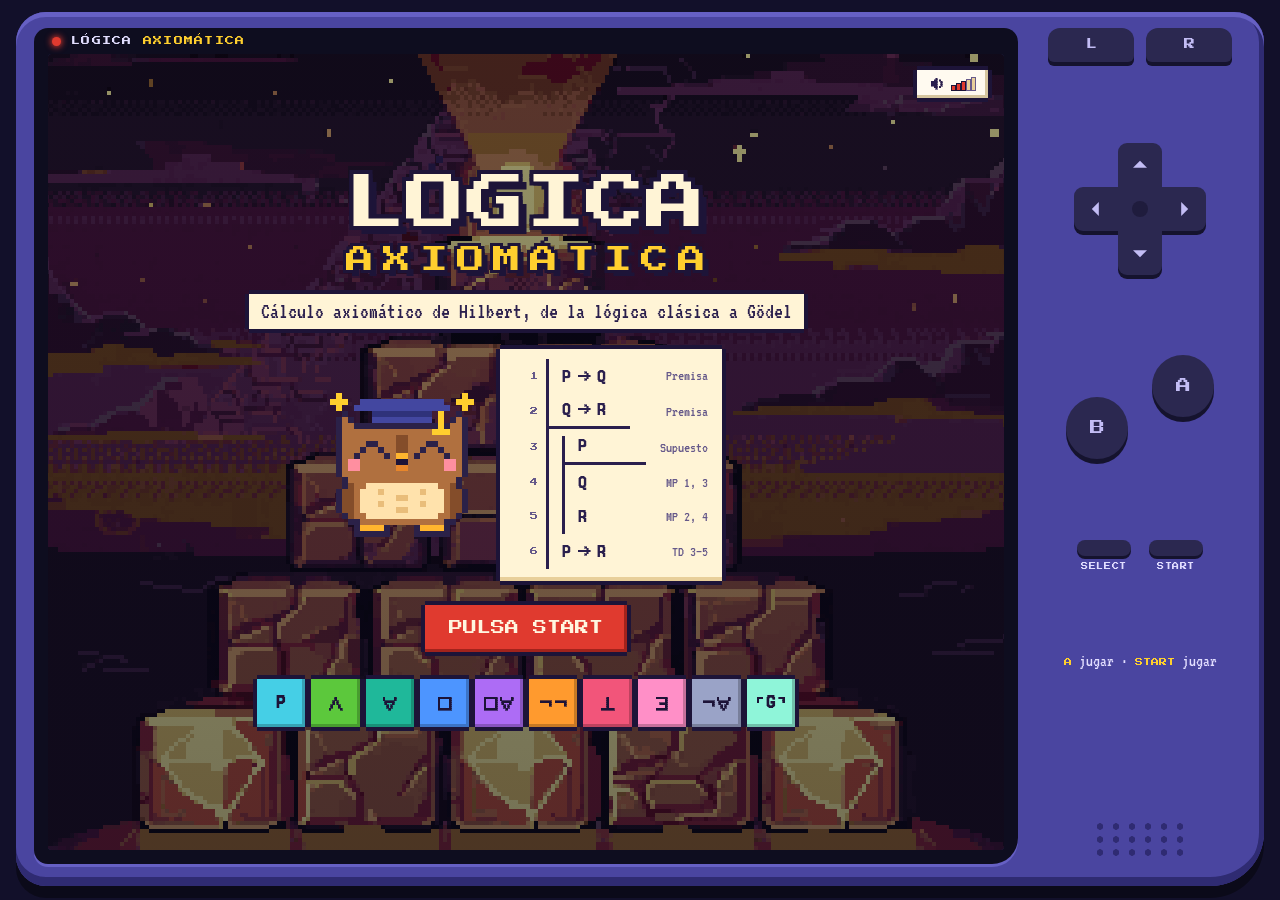
==== commit b4114b07: "Fondo de portada con PixelLab según el sistema de prueba Co-Authored-By: Claude Sonnet 5.5 <noreply@" ====
--- a/index.html
+++ b/index.html
@@ -18,6 +18,7 @@
 @font-face { font-family: 'VT323'; font-style: normal; font-weight: 400; font-display: block; src: url([data-uri]) format('woff2'); }
 @font-face { font-family: 'Press Start 2P'; font-style: normal; font-weight: 400; font-display: block; src: url([data-uri]) format('woff2'); }
 :root {
+  --img-title: url([data-uri]);
   --img-w0: url([data-uri]);
   --img-w1: url([data-uri]);
   --img-w2: url([data-uri]);
@@ -101,6 +102,14 @@
   --veil: color-mix(in srgb, var(--bg) 28%, transparent);
   background-image: linear-gradient(var(--veil), var(--veil)), var(--bgimg, none);
   background-size: cover; background-position: center; background-repeat: no-repeat; background-attachment: scroll;
+  image-rendering: pixelated;
+}
+
+/* fondo de la portada (tools/portadas.py): una escena según el sistema de prueba, bajo un velo oscuro para que se lean el título y los paneles */
+.screen.scr-title {
+  --bgimg: var(--img-title);
+  background-image: linear-gradient(rgba(14, 12, 34, .34), rgba(14, 12, 34, .5)), var(--bgimg, none);
+  background-size: cover; background-position: center; background-repeat: no-repeat;
   image-rendering: pixelated;
 }
 
